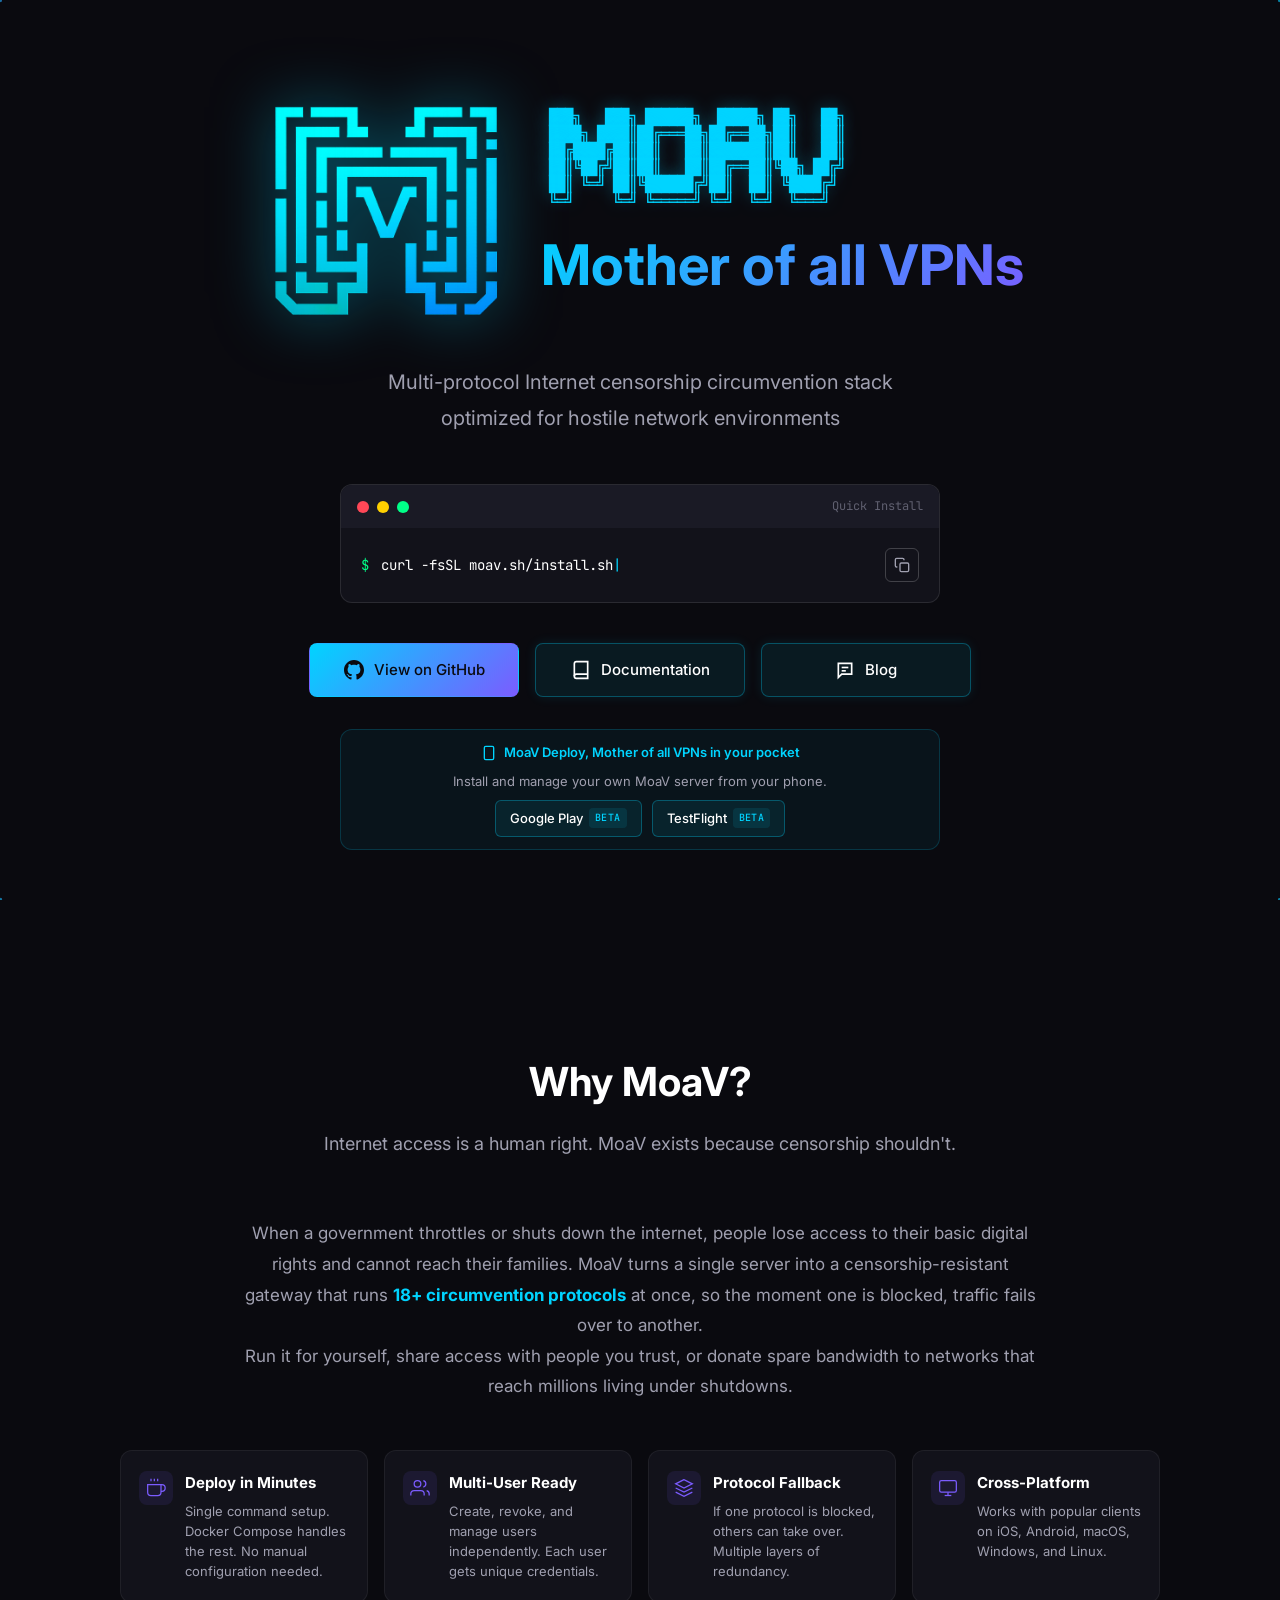
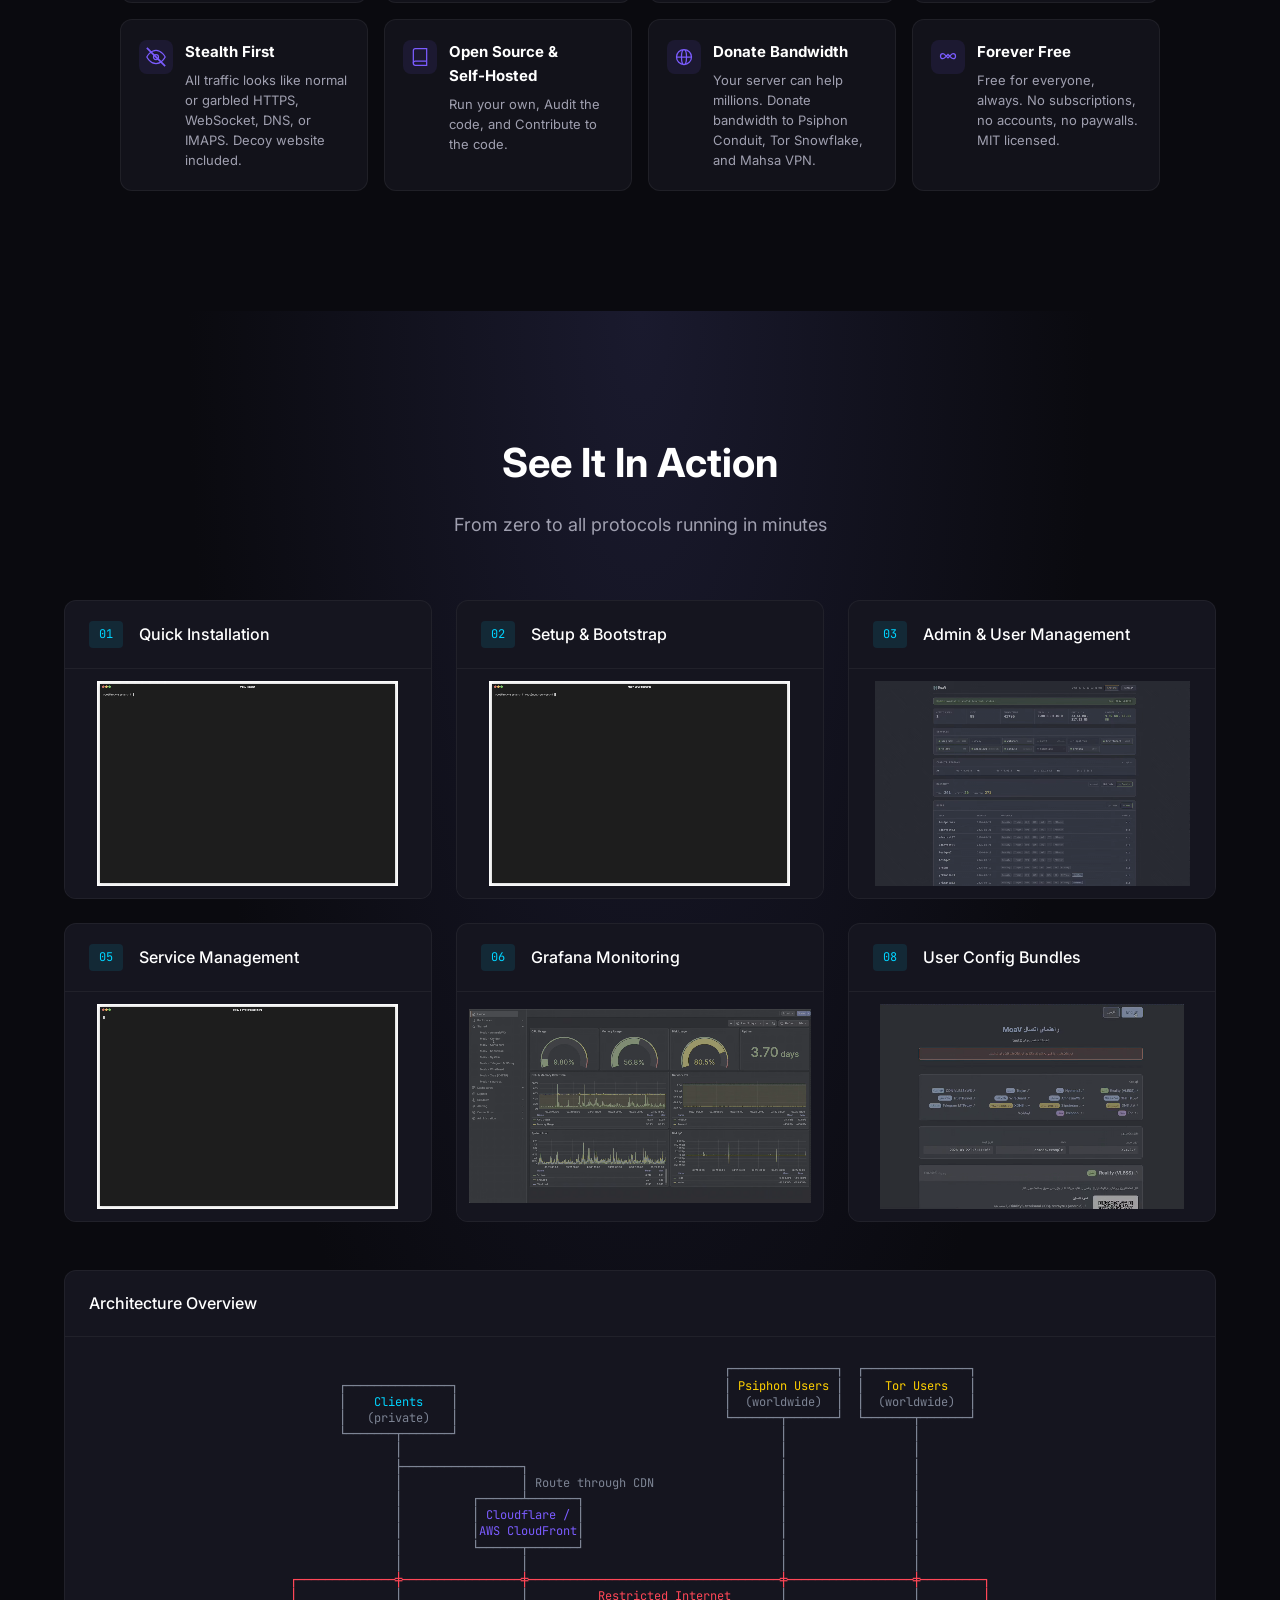
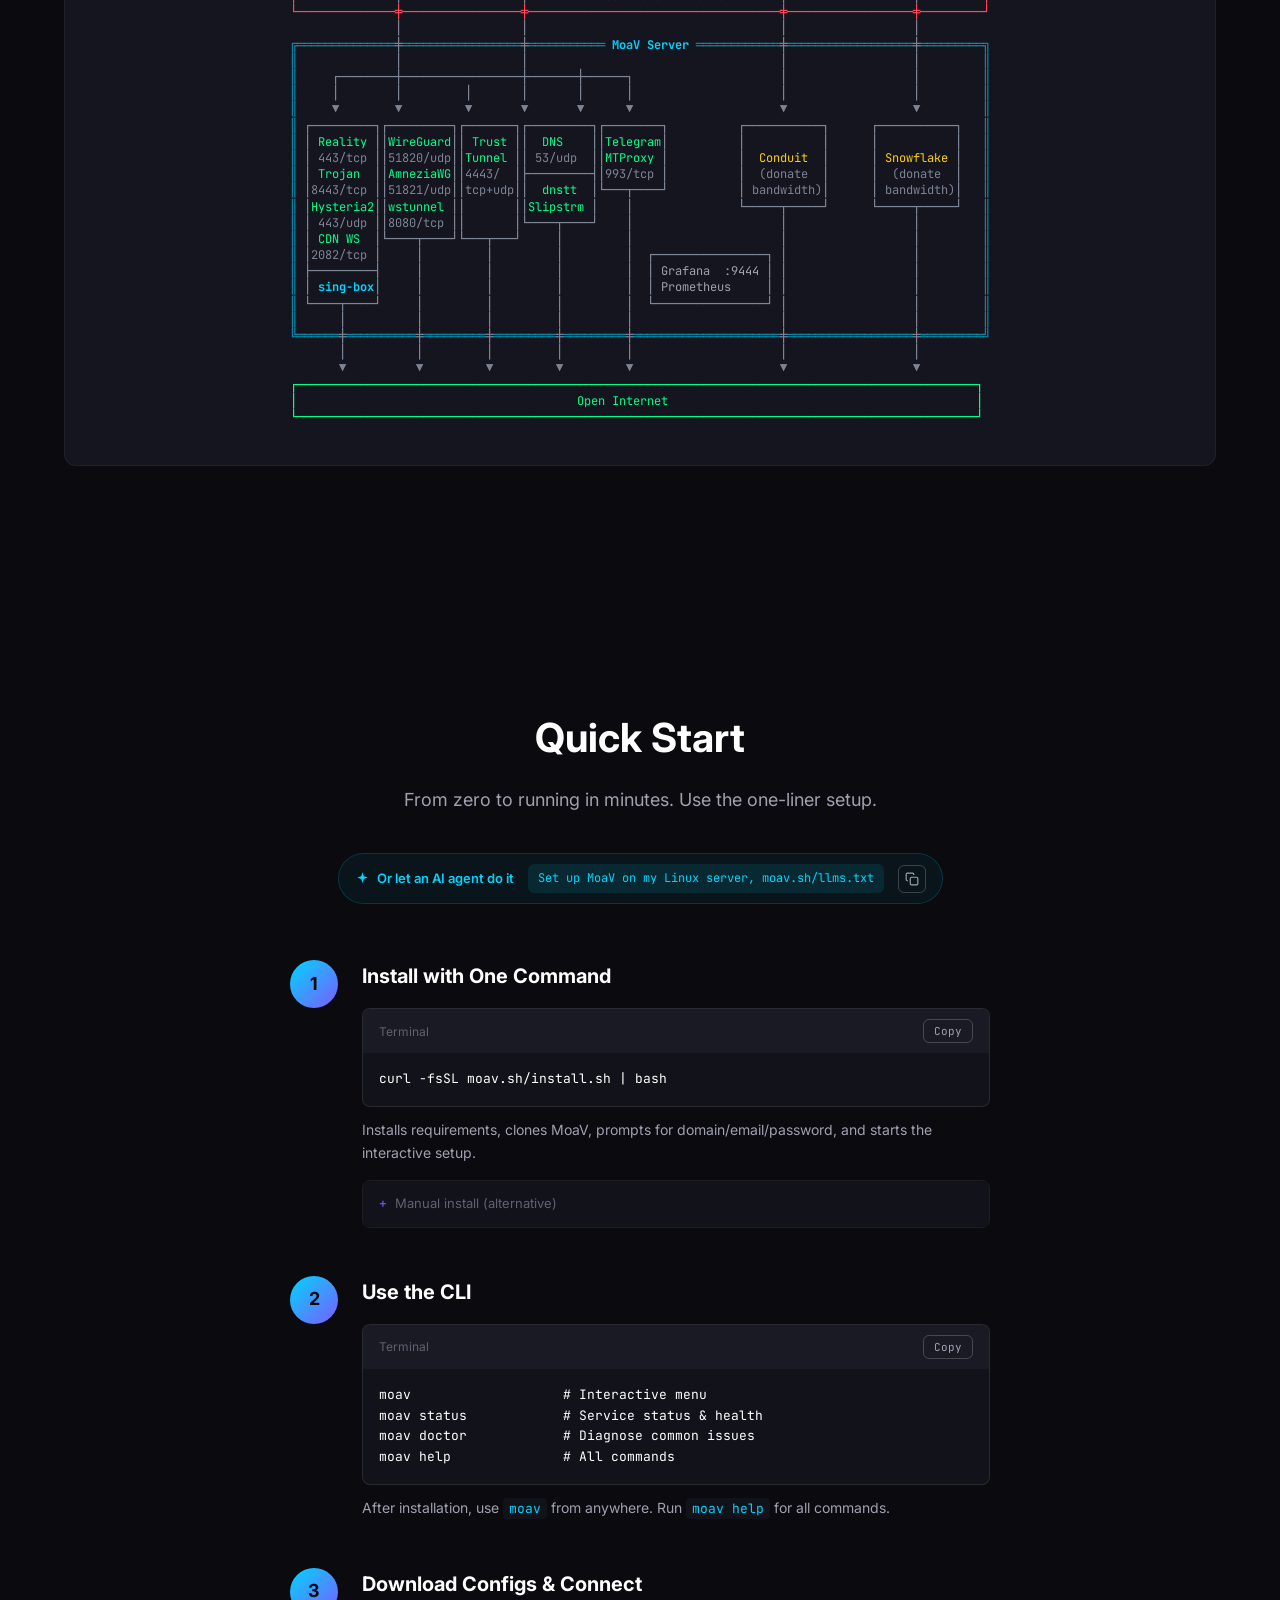
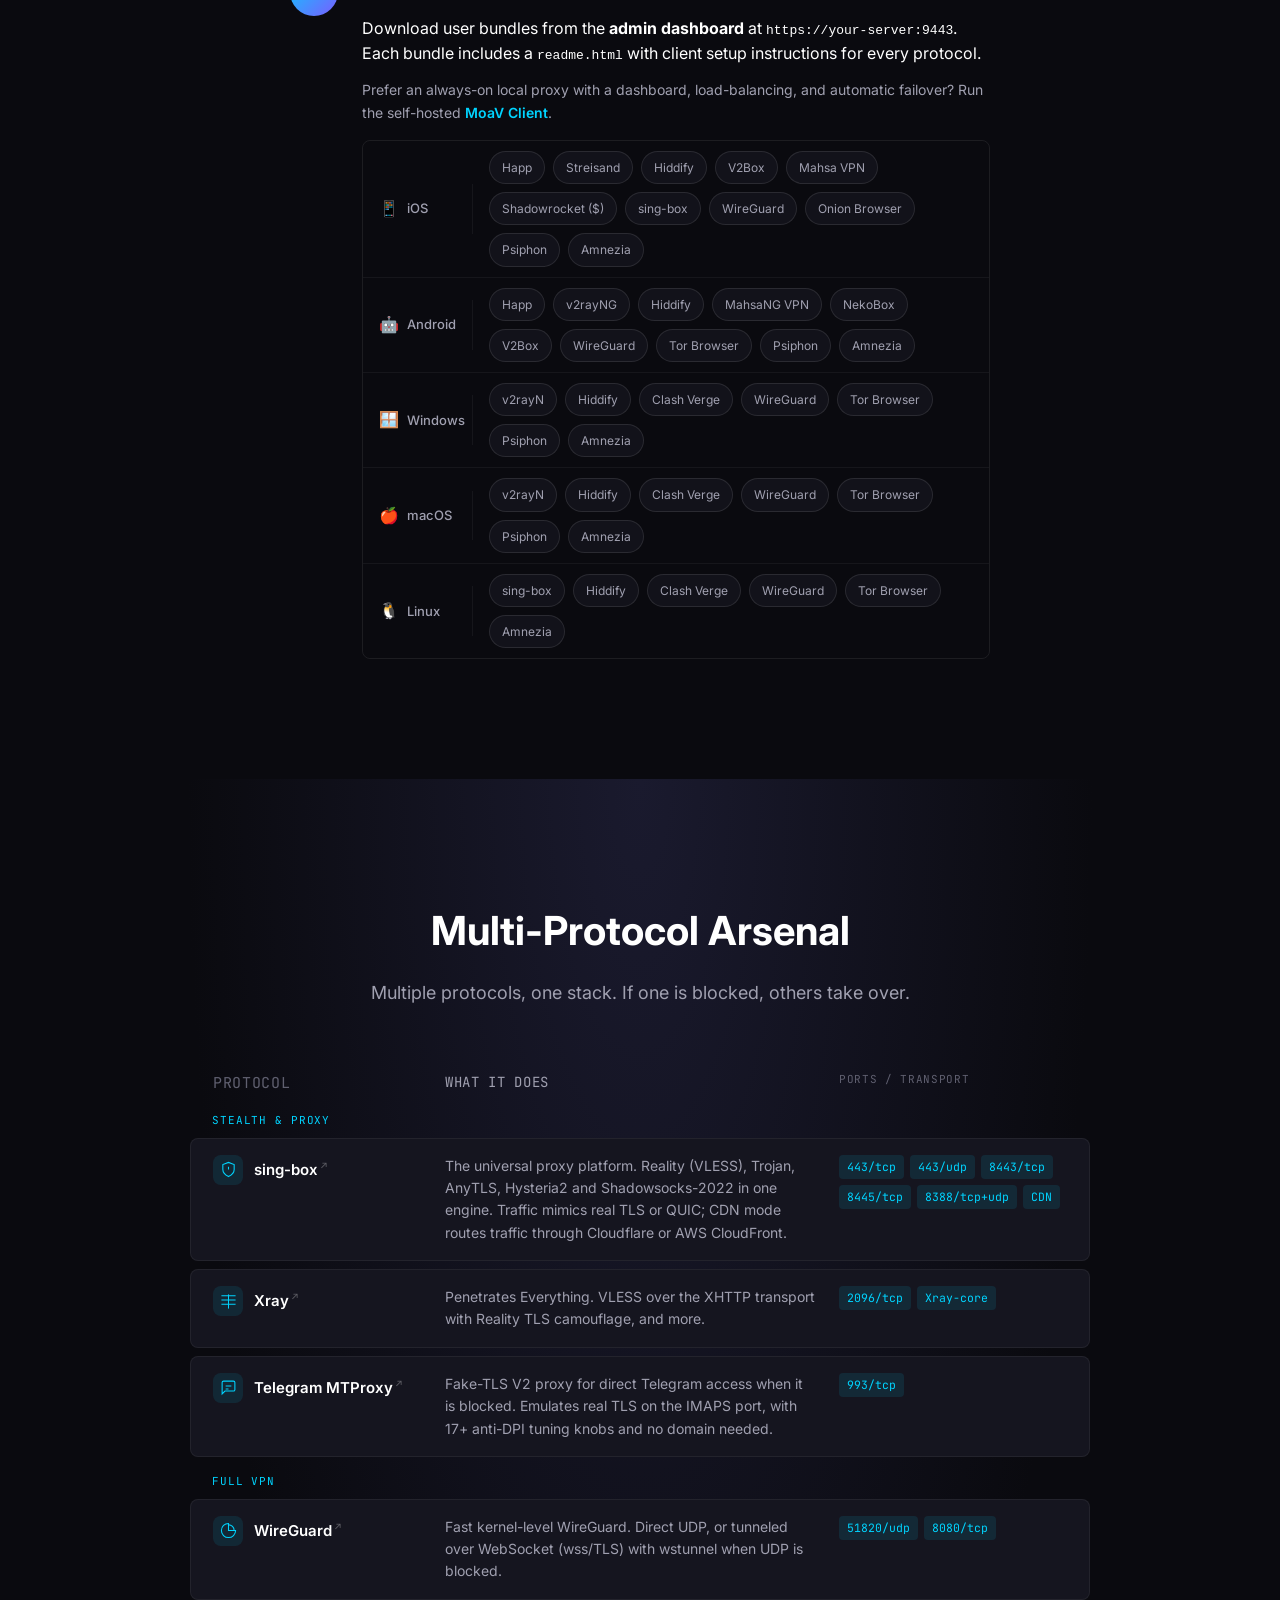
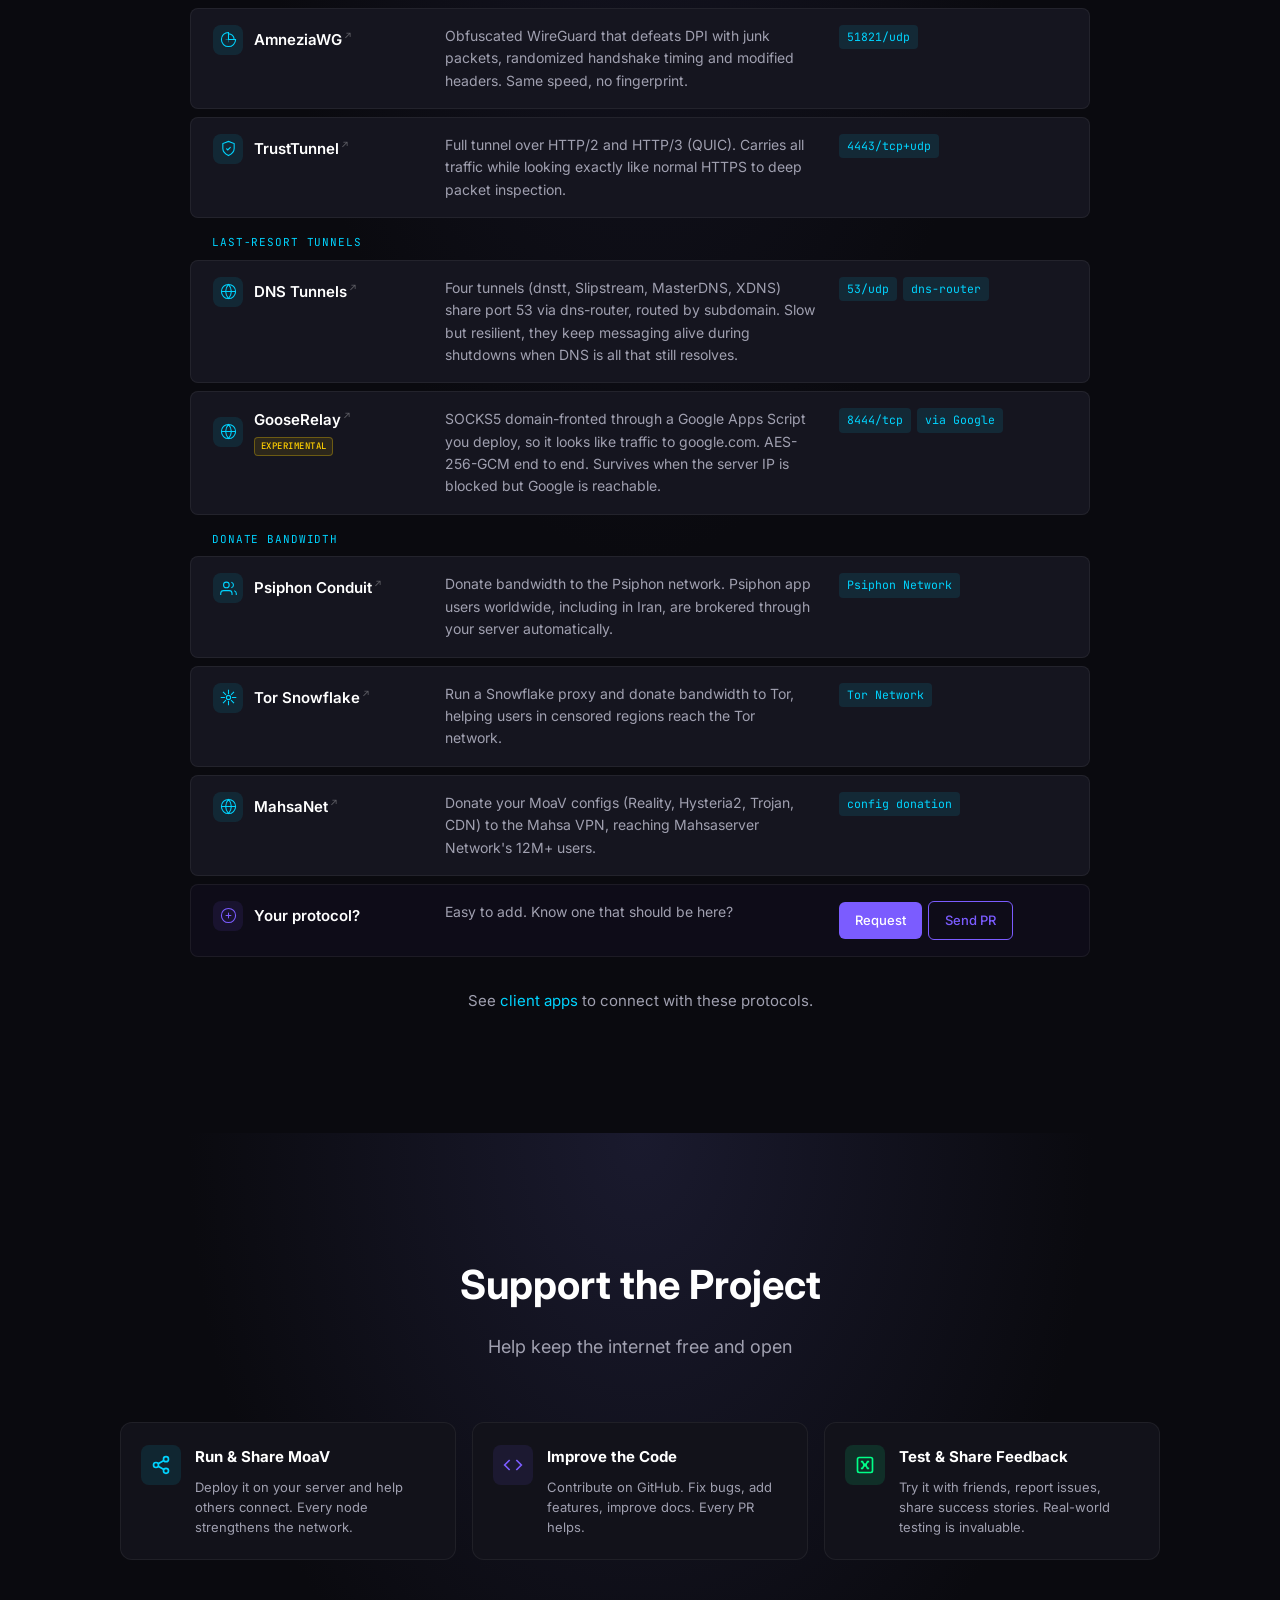
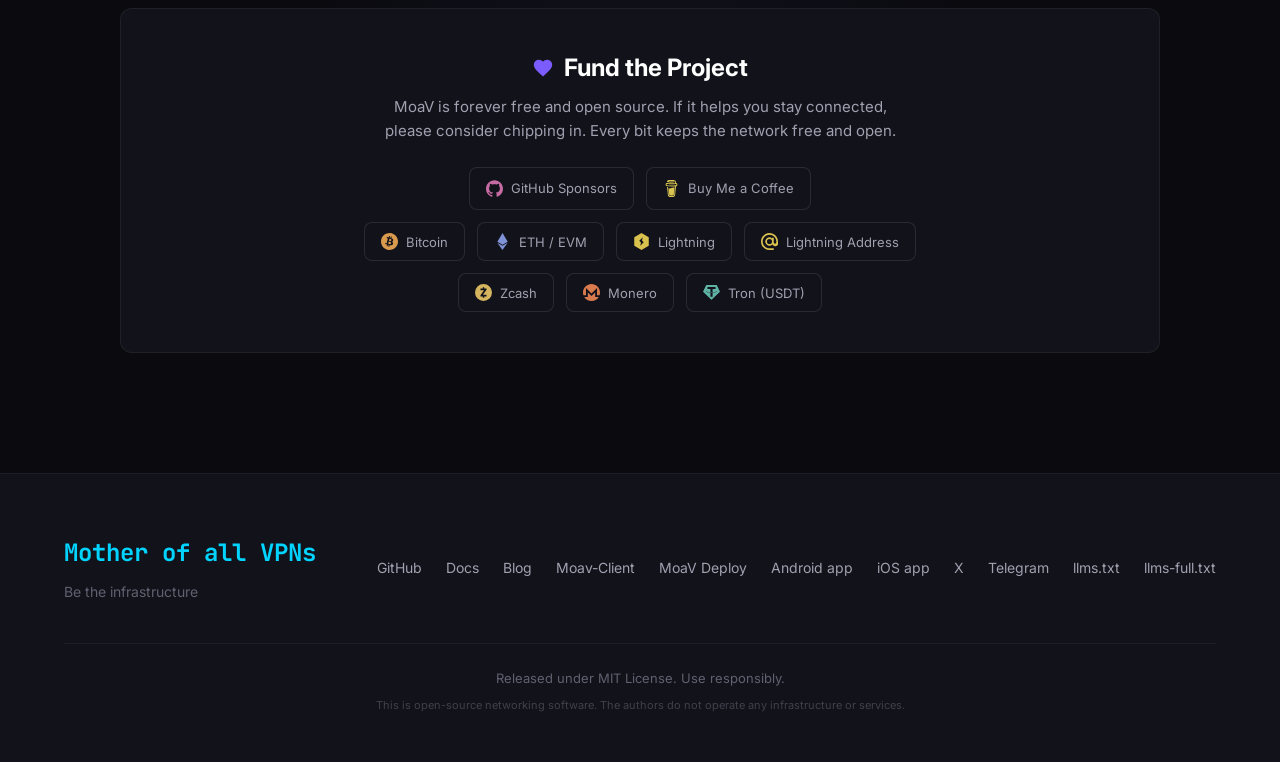
==== site/index.html @ 41357c8f "site: add MoaV Deploy app links to the hero and footer Surfaces the phone app on the landing page. T" ====
<!DOCTYPE html>
<html lang="en">
<head>
    <meta charset="UTF-8">
    <meta name="viewport" content="width=device-width, initial-scale=1.0">
    <title>MoaV - Mother of all VPNs | Multi-Protocol Censorship Circumvention</title>

    <!-- Primary SEO Meta Tags -->
    <meta name="description" content="Free internet is a human right. MoaV (Mother of all VPNs) is a free, open-source 18+ protocol VPN arsenal you self-host in one command, with automatic fallback so when one protocol is blocked another keeps working, and it donates bandwidth and configs back to anti-censorship infrastructure (Psiphon, Tor, MahsaNet). Reality, Hysteria2, AmneziaWG, Shadowsocks, TrustTunnel and more.">
    <meta name="keywords" content="VPN, censorship circumvention, privacy, internet freedom, Reality protocol, VLESS, XHTTP, Xray-core, Trojan, AnyTLS, Hysteria2, Shadowsocks, Shadowsocks-2022, TrustTunnel, AmneziaWG, WireGuard, DNS tunnel, Slipstream, XDNS, FinalMask, Telegram MTProxy, anti-censorship, proxy, sing-box, bypass firewall, GFW, DPI, psiphon, Happ, conduit, tor, snowflake, open source VPN, self-hosted VPN, Docker VPN, internet shutdown, digital rights, human rights, Cloudflare CDN, CloudFront, WebSocket tunnel, Grafana monitoring, MahsaNet, Mahsa VPN, Iran, Myanmar, China, Russia, UK, config donation, infrastructure">
    <meta name="author" content="MoaV Contributors">
    <meta name="robots" content="index, follow, max-image-preview:large, max-snippet:-1, max-video-preview:-1">
    <link rel="canonical" href="https://moav.sh">

    <!-- Open Graph / Facebook -->
    <meta property="og:type" content="website">
    <meta property="og:url" content="https://moav.sh">
    <meta property="og:title" content="MoaV - Mother of all VPNs | Internet Freedom Stack">
    <meta property="og:description" content="Free internet is a human right. MoaV gives you an 18+ protocol VPN arsenal you self-host in one command, with automatic fallback so when one protocol is blocked another keeps working, and it donates bandwidth and configs back to anti-censorship infrastructure (Psiphon, Tor, MahsaNet). Free and open-source.">
    <meta property="og:image" content="https://moav.sh/assets/og-image.png">
    <meta property="og:image:width" content="1200">
    <meta property="og:image:height" content="630">
    <meta property="og:site_name" content="MoaV">
    <meta property="og:locale" content="en_US">

    <!-- Twitter Card -->
    <meta name="twitter:card" content="summary_large_image">
    <meta name="twitter:url" content="https://moav.sh">
    <meta name="twitter:title" content="MoaV - Mother of all VPNs | Internet Freedom Stack">
    <meta name="twitter:description" content="Free internet is a human right. MoaV is an 18+ protocol VPN arsenal you run yourself in one command, with automatic fallback, and it donates back to anti-censorship infrastructure (Psiphon, Tor, MahsaNet). Free and open-source.">
    <meta name="twitter:image" content="https://moav.sh/assets/og-image.png">

    <!-- Additional SEO -->
    <meta name="theme-color" content="#0a0a0f">
    <meta name="application-name" content="MoaV">
    <meta name="apple-mobile-web-app-title" content="MoaV">

    <!-- Schema.org structured data for AI/LLM optimization -->
    <script type="application/ld+json">
    {
        "@context": "https://schema.org",
        "@type": "SoftwareApplication",
        "name": "MoaV",
        "alternateName": "Mother of all VPNs",
        "description": "MoaV is a free, open-source multi-protocol Internet censorship circumvention stack with 18+ protocols: Reality (VLESS), XHTTP (Xray-core), XDNS (FinalMask DNS tunnel), Trojan, AnyTLS, Hysteria2, Shadowsocks-2022, TrustTunnel, AmneziaWG, CDN (Cloudflare/CloudFront), WireGuard, Telegram MTProxy, Psiphon Conduit, Tor Snowflake, and DNS tunneling (dnstt, Slipstream, MasterDNS, XDNS — all 4 share port 53 via dns-router), plus GooseRelay (SOCKS5 over a Google Apps Script, MahsaNG v16). Designed for hostile network environments with automatic protocol fallback, multi-user management, web admin dashboard, per-user Grafana monitoring, and MahsaNet/MahsaAlert config donation to Mahsa VPN (12M+ users). Single-command deployment with Docker Compose.",
        "url": "https://moav.sh",
        "applicationCategory": "NetworkApplication",
        "operatingSystem": "Linux, Docker",
        "softwareVersion": "2.3.0",
        "license": "https://opensource.org/licenses/MIT",
        "isAccessibleForFree": true,
        "offers": {
            "@type": "Offer",
            "price": "0",
            "priceCurrency": "USD"
        },
        "featureList": [
            "Reality (VLESS) protocol - TLS camouflage on port 443",
            "XHTTP (Xray-core) - Multiplexed HTTP with Reality camouflage, no domain needed",
            "Shadowsocks-2022 - AEAD-2022 ciphers with active-probing resistance, Outline-compatible",
            "Trojan protocol - HTTPS mimicry",
            "AnyTLS - defeats TLS-in-TLS fingerprinting",
            "Hysteria2 - QUIC-based fast protocol",
            "TrustTunnel - HTTP/2 and QUIC tunneling",
            "AmneziaWG - Obfuscated WireGuard defeating DPI",
            "CDN mode - VLESS via Cloudflare or AWS CloudFront",
            "WireGuard - Full VPN mode (direct and wstunnel)",
            "XDNS (FinalMask) - DNS tunnel via Xray-core mKCP, works during heavy shutdowns",
            "MasterDNS - advanced DNS tunnel (ARQ + resolver load-balancing), MahsaNG v16 native",
            "DNS Tunneling - dnstt, Slipstream, MasterDNS, and XDNS all run simultaneously on port 53 via dns-router (subdomain fan-out)",
            "GooseRelay - SOCKS5 tunneled through a Google Apps Script, fronted as google.com (MahsaNG v16)",
            "Telegram MTProxy - Fake-TLS V2 for direct Telegram access",
            "Tor Snowflake - Donate bandwidth to Tor network",
            "Psiphon Conduit - Donate bandwidth to Psiphon network",
            "MahsaNet config donation - Share VPN configs with Mahsa VPN (12M+ users in Iran)",
            "GeoIP country distribution - See where users connect from on Grafana dashboards",
            "Grafana monitoring with per-user traffic metrics and country breakdown",
            "Web admin panel with Prometheus-backed stats, user management, and config donation",
            "Multi-user credential management with QR codes",
            "Automatic protocol fallback",
            "Security-hardened Docker containers",
            "Docker Compose single-command deployment",
            "Shell autocompletion (bash/zsh)",
            "Decoy website with anti-fingerprinting"
        ],
        "keywords": "VPN, censorship circumvention, privacy, Reality, XHTTP, XDNS, FinalMask, Xray-core, Trojan, AnyTLS, Hysteria2, Shadowsocks, Shadowsocks-2022, TrustTunnel, AmneziaWG, WireGuard, DNS tunnel, Slipstream, MasterDNS, MahsaNG, GooseRelay, Telegram MTProxy, proxy, anti-censorship, Cloudflare CDN, CloudFront, Grafana monitoring, MahsaNet, MahsaAlert, Mahsa VPN, Iran, Happ",
        "downloadUrl": "https://github.com/MotherofallVPNs/moav",
        "installUrl": "https://moav.sh/install.sh",
        "codeRepository": "https://github.com/MotherofallVPNs/moav",
        "programmingLanguage": ["Bash", "Docker"],
        "author": {
            "@type": "Organization",
            "name": "MoaV Contributors",
            "url": "https://github.com/MotherofallVPNs/moav"
        }
    }
    </script>

    <!-- WebSite schema: names the property so Google associates the domain
         with the MoaV / Mother of all VPNs brand (helps branded results). -->
    <script type="application/ld+json">
    {
        "@context": "https://schema.org",
        "@type": "WebSite",
        "name": "Mother of all VPNs",
        "alternateName": "MoaV",
        "url": "https://moav.sh/"
    }
    </script>

    <!-- FAQ Schema for common questions -->
    <script type="application/ld+json">
    {
        "@context": "https://schema.org",
        "@type": "FAQPage",
        "mainEntity": [
            {
                "@type": "Question",
                "name": "What is MoaV?",
                "acceptedAnswer": {
                    "@type": "Answer",
                    "text": "MoaV (Mother of all VPNs) is a free, open-source multi-protocol Internet censorship circumvention stack with 18+ protocols including Reality (VLESS), XHTTP (Xray-core), XDNS (FinalMask DNS tunnel), Trojan, Hysteria2, Shadowsocks-2022, TrustTunnel, AmneziaWG, WireGuard, Telegram MTProxy, Tor Snowflake, Psiphon Conduit, and DNS tunneling (dnstt, Slipstream, MasterDNS, XDNS — all 4 share port 53 via dns-router) in a single Docker deployment. It also supports donating VPN configs to Mahsa VPN (12M+ users) via MahsaNet/MahsaAlert."
                }
            },
            {
                "@type": "Question",
                "name": "How do I install MoaV?",
                "acceptedAnswer": {
                    "@type": "Answer",
                    "text": "Install MoaV with a single command: curl -fsSL moav.sh/install.sh | bash. Then run ./moav.sh to start the interactive setup wizard."
                }
            },
            {
                "@type": "Question",
                "name": "Which VPN protocols does MoaV support?",
                "acceptedAnswer": {
                    "@type": "Answer",
                    "text": "MoaV supports 18+ protocols: Reality (VLESS) on 443/tcp, XHTTP (Xray-core) on 2096/tcp, XDNS (FinalMask DNS tunnel) on 53/udp, Hysteria2 on 443/udp, Trojan on 8443/tcp, AnyTLS on 8445/tcp, Shadowsocks-2022 on 8388/tcp+udp, TrustTunnel on 4443/tcp+udp, AmneziaWG on 51821/udp, CDN mode (VLESS via Cloudflare or CloudFront), WireGuard on 51820/udp (and via WebSocket on 8080/tcp), DNS tunneling on 53/udp (dnstt, Slipstream, MasterDNS, XDNS — all four via dns-router), GooseRelay (SOCKS5 via Google Apps Script) on 8444/tcp, Telegram MTProxy on 993/tcp, Psiphon Conduit, Tor Snowflake, and MahsaNet config donation."
                }
            },
            {
                "@type": "Question",
                "name": "Does MoaV have an admin dashboard?",
                "acceptedAnswer": {
                    "@type": "Answer",
                    "text": "Yes, MoaV includes a web-based admin dashboard on port 9443 with Prometheus-backed stats showing active users, connections, and traffic across all protocols. It provides user management, downloadable config bundles with QR codes, and MahsaNet donation management. Optional Grafana monitoring on port 9444 offers per-user traffic metrics, protocol breakdown, and GeoIP country distribution."
                }
            },
            {
                "@type": "Question",
                "name": "Can I donate VPN configs to help people in Iran?",
                "acceptedAnswer": {
                    "@type": "Answer",
                    "text": "Yes, MoaV integrates with MahsaNet (MahsaServer.com) to donate VPN configurations to Mahsa VPN, which has over 12 million users in Iran. You can donate configs directly from the admin dashboard or using 'moav donate' from the CLI. You can also donate bandwidth through Psiphon Conduit and Tor Snowflake."
                }
            },
            {
                "@type": "Question",
                "name": "Is MoaV free?",
                "acceptedAnswer": {
                    "@type": "Answer",
                    "text": "Yes, MoaV is completely free and open source under the MIT license. You need your own server (VPS) to deploy it."
                }
            }
        ]
    }
    </script>

    <!-- Favicons -->
    <link rel="icon" type="image/x-icon" href="assets/favicon.ico">
    <link rel="icon" type="image/png" sizes="32x32" href="assets/favicon.png">
    <link rel="apple-touch-icon" href="assets/logo.png">

    <!-- Fonts -->
    <link rel="preconnect" href="https://fonts.googleapis.com">
    <link rel="preconnect" href="https://fonts.gstatic.com" crossorigin>
    <!-- display=swap so JetBrains Mono reliably loads (the ASCII diagram needs its
         crisp box-drawing). The metric-matched Inter fallback below keeps the swap
         from shifting layout. -->
    <link href="https://fonts.googleapis.com/css2?family=JetBrains+Mono:wght@400;500;600&family=Inter:wght@300;400;500;600;700&display=swap" rel="stylesheet">

    <link rel="stylesheet" href="style.css">
</head>
<body>
    <!-- Particle Network Background -->
    <canvas id="network-bg"></canvas>

    <!-- Hero Section -->
    <section class="hero">
        <div class="hero-content">
            <div class="hero-brand">
                <img src="assets/logo.png" alt="MoaV Logo" class="hero-logo">
                <div class="brand-text">
                    <div class="logo-ascii">
<pre>
 ███╗   ███╗ ██████╗  █████╗ ██╗   ██╗
 ████╗ ████║██╔═══██╗██╔══██╗██║   ██║
 ██╔████╔██║██║   ██║███████║██║   ██║
 ██║╚██╔╝██║██║   ██║██╔══██║╚██╗ ██╔╝
 ██║ ╚═╝ ██║╚██████╔╝██║  ██║ ╚████╔╝
 ╚═╝     ╚═╝ ╚═════╝ ╚═╝  ╚═╝  ╚═══╝
</pre>
                    </div>
                    <h1 class="tagline">Mother of all VPNs</h1>
                </div>
            </div>
            <p class="subtitle">Multi-protocol Internet censorship circumvention stack<br>optimized for hostile network environments</p>

            <!-- Quick Install -->
            <div class="install-box">
                <div class="terminal-header">
                    <span class="dot red"></span>
                    <span class="dot yellow"></span>
                    <span class="dot green"></span>
                    <span class="terminal-title">Quick Install</span>
                </div>
                <div class="terminal-body">
                    <div class="command-line">
                        <span class="prompt">$</span>
                        <span class="command" id="install-cmd">curl -fsSL moav.sh/install.sh | bash</span>
                        <button class="copy-btn" data-target="install-cmd" title="Copy to clipboard">
                            <svg width="16" height="16" viewBox="0 0 24 24" fill="none" stroke="currentColor" stroke-width="2">
                                <rect x="9" y="9" width="13" height="13" rx="2" ry="2"></rect>
                                <path d="M5 15H4a2 2 0 0 1-2-2V4a2 2 0 0 1 2-2h9a2 2 0 0 1 2 2v1"></path>
                            </svg>
                        </button>
                    </div>
                </div>
            </div>

            <div class="cta-buttons">
                <a href="https://github.com/MotherofallVPNs/moav" class="btn btn-primary" target="_blank" rel="noopener">
                    <svg width="20" height="20" viewBox="0 0 24 24" fill="currentColor">
                        <path d="M12 0c-6.626 0-12 5.373-12 12 0 5.302 3.438 9.8 8.207 11.387.599.111.793-.261.793-.577v-2.234c-3.338.726-4.033-1.416-4.033-1.416-.546-1.387-1.333-1.756-1.333-1.756-1.089-.745.083-.729.083-.729 1.205.084 1.839 1.237 1.839 1.237 1.07 1.834 2.807 1.304 3.492.997.107-.775.418-1.305.762-1.604-2.665-.305-5.467-1.334-5.467-5.931 0-1.311.469-2.381 1.236-3.221-.124-.303-.535-1.524.117-3.176 0 0 1.008-.322 3.301 1.23.957-.266 1.983-.399 3.003-.404 1.02.005 2.047.138 3.006.404 2.291-1.552 3.297-1.23 3.297-1.23.653 1.653.242 2.874.118 3.176.77.84 1.235 1.911 1.235 3.221 0 4.609-2.807 5.624-5.479 5.921.43.372.823 1.102.823 2.222v3.293c0 .319.192.694.801.576 4.765-1.589 8.199-6.086 8.199-11.386 0-6.627-5.373-12-12-12z"/>
                    </svg>
                    View on GitHub
                </a>
                <a href="/docs/" class="btn btn-secondary" target="_blank" rel="noopener">
                    <svg width="20" height="20" viewBox="0 0 24 24" fill="none" stroke="currentColor" stroke-width="2">
                        <path d="M4 19.5A2.5 2.5 0 0 1 6.5 17H20"/>
                        <path d="M6.5 2H20v20H6.5A2.5 2.5 0 0 1 4 19.5v-15A2.5 2.5 0 0 1 6.5 2z"/>
                    </svg>
                    Documentation
                </a>
                <a href="/blog" class="btn btn-secondary">
                    <svg width="20" height="20" viewBox="0 0 24 24" fill="none" stroke="currentColor" stroke-width="2">
                        <path d="M4 4h16v13H8l-4 4z"/>
                        <line x1="8" y1="9" x2="16" y2="9"/>
                        <line x1="8" y1="13" x2="13" y2="13"/>
                    </svg>
                    Blog
                </a>
            </div>

            <!-- MoaV Deploy: the phone app that installs and manages a server -->
            <div class="hero-app">
                <a class="hero-app-lead" href="/docs/deploy/">
                    <svg class="hero-app-ico" width="16" height="16" viewBox="0 0 24 24" fill="none" stroke="currentColor" stroke-width="2" aria-hidden="true">
                        <rect x="5" y="2" width="14" height="20" rx="2" ry="2"/>
                        <line x1="12" y1="18" x2="12.01" y2="18"/>
                    </svg>
                    MoaV Deploy, Mother of all VPNs in your pocket
                </a>
                <span class="hero-app-desc">Install and manage your own MoaV server from your phone.</span>
                <div class="hero-app-links">
                    <a href="https://play.google.com/store/apps/details?id=org.motherofallvpns.moavdeploy" class="hero-app-badge" target="_blank" rel="noopener">Google Play <span class="hero-app-beta">beta</span></a>
                    <a href="https://testflight.apple.com/join/7S972Bwk" class="hero-app-badge" target="_blank" rel="noopener">TestFlight <span class="hero-app-beta">beta</span></a>
                </div>
            </div>
        </div>
    </section>

    <!-- Why MoaV Section -->
    <section class="why" id="why">
        <div class="container">
            <h2 class="section-title">Why MoaV?</h2>
            <p class="section-subtitle">Internet access is a human right. MoaV exists because censorship shouldn't.</p>

            <div class="why-intro">
                <p>When a government throttles or shuts down the internet, people lose access to their basic digital rights and cannot reach their families. MoaV turns a single server into a censorship-resistant gateway that runs <strong>18+ circumvention protocols</strong> at once, so the moment one is blocked, traffic fails over to another. <br>Run it for yourself, share access with people you trust, or donate spare bandwidth to networks that reach millions living under shutdowns.</p>
            </div>

            <div class="why-grid">
                <a class="why-card" href="#quickstart">
                    <div class="why-icon">
                        <svg width="40" height="40" viewBox="0 0 24 24" fill="none" stroke="currentColor" stroke-width="1.5">
                            <path d="M18 8h1a4 4 0 0 1 0 8h-1M2 8h16v9a4 4 0 0 1-4 4H6a4 4 0 0 1-4-4V8zM6 1v3M10 1v3M14 1v3"/>
                        </svg>
                    </div>
                    <h3>Deploy in Minutes</h3>
                    <p>Single command setup. Docker Compose handles the rest. No manual configuration needed.</p>
                </a>

                <div class="why-card">
                    <div class="why-icon">
                        <svg width="40" height="40" viewBox="0 0 24 24" fill="none" stroke="currentColor" stroke-width="1.5">
                            <path d="M17 21v-2a4 4 0 0 0-4-4H5a4 4 0 0 0-4 4v2"/>
                            <circle cx="9" cy="7" r="4"/>
                            <path d="M23 21v-2a4 4 0 0 0-3-3.87M16 3.13a4 4 0 0 1 0 7.75"/>
                        </svg>
                    </div>
                    <h3>Multi-User Ready</h3>
                    <p>Create, revoke, and manage users independently. Each user gets unique credentials.</p>
                </div>

                <a class="why-card" href="#architecture">
                    <div class="why-icon">
                        <svg width="40" height="40" viewBox="0 0 24 24" fill="none" stroke="currentColor" stroke-width="1.5">
                            <polygon points="12 2 2 7 12 12 22 7 12 2"/>
                            <polyline points="2 17 12 22 22 17"/>
                            <polyline points="2 12 12 17 22 12"/>
                        </svg>
                    </div>
                    <h3>Protocol Fallback</h3>
                    <p>If one protocol is blocked, others can take over. Multiple layers of redundancy.</p>
                </a>

                <a class="why-card" href="#clients">
                    <div class="why-icon">
                        <svg width="40" height="40" viewBox="0 0 24 24" fill="none" stroke="currentColor" stroke-width="1.5">
                            <rect x="2" y="3" width="20" height="14" rx="2" ry="2"/>
                            <line x1="8" y1="21" x2="16" y2="21"/>
                            <line x1="12" y1="17" x2="12" y2="21"/>
                        </svg>
                    </div>
                    <h3>Cross-Platform</h3>
                    <p>Works with popular clients on iOS, Android, macOS, Windows, and Linux.</p>
                </a>

                <div class="why-card">
                    <div class="why-icon">
                        <svg width="40" height="40" viewBox="0 0 24 24" fill="none" stroke="currentColor" stroke-width="1.5">
                            <path d="M1 12s4-8 11-8 11 8 11 8-4 8-11 8-11-8-11-8z"/>
                            <circle cx="12" cy="12" r="3"/>
                            <line x1="1" y1="1" x2="23" y2="23" stroke-width="2"/>
                        </svg>
                    </div>
                    <h3>Stealth First</h3>
                    <p>All traffic looks like normal or garbled HTTPS, WebSocket, DNS, or IMAPS. Decoy website included.</p>
                </div>

                <a class="why-card" href="https://github.com/MotherofallVPNs/moav" target="_blank" rel="noopener">
                    <div class="why-icon">
                        <svg width="40" height="40" viewBox="0 0 24 24" fill="none" stroke="currentColor" stroke-width="1.5">
                            <path d="M4 19.5A2.5 2.5 0 0 1 6.5 17H20"/>
                            <path d="M6.5 2H20v20H6.5A2.5 2.5 0 0 1 4 19.5v-15A2.5 2.5 0 0 1 6.5 2z"/>
                        </svg>
                    </div>
                    <h3>Open Source &amp;<br>Self-Hosted</h3>
                    <p>Run your own, Audit the code, and Contribute to the code.</p>
                </a>

                <a class="why-card" href="#donate">
                    <div class="why-icon">
                        <svg width="40" height="40" viewBox="0 0 24 24" fill="none" stroke="currentColor" stroke-width="1.5">
                            <path d="M21 12a9 9 0 0 1-9 9m9-9a9 9 0 0 0-9-9m9 9H3m9 9a9 9 0 0 1-9-9m9 9c1.657 0 3-4.03 3-9s-1.343-9-3-9m0 18c-1.657 0-3-4.03-3-9s1.343-9 3-9m-9 9a9 9 0 0 1 9-9"/>
                        </svg>
                    </div>
                    <h3>Donate Bandwidth</h3>
                    <p>Your server can help millions. Donate bandwidth to Psiphon Conduit, Tor Snowflake, and Mahsa VPN.</p>
                </a>

                <div class="why-card">
                    <div class="why-icon">
                        <svg width="40" height="40" viewBox="0 0 24 24" fill="none" stroke="currentColor" stroke-width="1.5">
                            <path d="M18.178 8C19.732 8 21 9.343 21 11s-1.268 3-2.822 3c-1.14 0-2.02-.727-2.906-1.767L12 9l-3.272 3.233C7.842 13.273 6.962 14 5.822 14 4.268 14 3 12.657 3 11s1.268-3 2.822-3c1.14 0 2.02.727 2.906 1.767L12 13l3.272-3.233C16.158 8.727 17.038 8 18.178 8z"/>
                        </svg>
                    </div>
                    <h3>Forever Free</h3>
                    <p>Free for everyone, always. No subscriptions, no accounts, no paywalls. MIT licensed.</p>
                </div>
            </div>
        </div>
    </section>

    <!-- Demo Section -->
    <section class="demo" id="demo">
        <div class="container">
            <h2 class="section-title">See It In Action</h2>
            <p class="section-subtitle">From zero to all protocols running in minutes</p>

            <div class="demo-grid">
                <!-- Demo Box 1: Installation -->
                <div class="demo-box" data-demo="install">
                    <div class="demo-header">
                        <span class="demo-number">01</span>
                        <h3>Quick Installation</h3>
                    </div>
                    <div class="demo-video-container">
                        <!-- Video will autoplay muted and loop as thumbnail -->
                        <video class="demo-video" muted loop playsinline preload="none" poster="demos/install.jpg" data-src="demos/install.webm">
                        </video>
                        <!-- Fallback placeholder shown if video doesn't exist -->
                        <div class="demo-placeholder">
                            <div class="placeholder-icon">
                                <svg width="48" height="48" viewBox="0 0 24 24" fill="none" stroke="currentColor" stroke-width="1">
                                    <polygon points="5 3 19 12 5 21 5 3"/>
                                </svg>
                            </div>
                            <p>Demo coming soon</p>
                        </div>
                        <div class="demo-overlay">
                            <span class="expand-icon">
                                <svg width="24" height="24" viewBox="0 0 24 24" fill="none" stroke="currentColor" stroke-width="2">
                                    <polyline points="15 3 21 3 21 9"/>
                                    <polyline points="9 21 3 21 3 15"/>
                                    <line x1="21" y1="3" x2="14" y2="10"/>
                                    <line x1="3" y1="21" x2="10" y2="14"/>
                                </svg>
                            </span>
                            <span class="expand-text">Click to enlarge</span>
                        </div>
                    </div>
                </div>

                <!-- Demo Box 2: Setup -->
                <div class="demo-box" data-demo="setup">
                    <div class="demo-header">
                        <span class="demo-number">02</span>
                        <h3>Setup & Bootstrap</h3>
                    </div>
                    <div class="demo-video-container">
                        <video class="demo-video" muted loop playsinline preload="none" poster="demos/setup.jpg" data-src="demos/setup.webm">
                        </video>
                        <div class="demo-placeholder">
                            <div class="placeholder-icon">
                                <svg width="48" height="48" viewBox="0 0 24 24" fill="none" stroke="currentColor" stroke-width="1">
                                    <polygon points="5 3 19 12 5 21 5 3"/>
                                </svg>
                            </div>
                            <p>Demo coming soon</p>
                        </div>
                        <div class="demo-overlay">
                            <span class="expand-icon">
                                <svg width="24" height="24" viewBox="0 0 24 24" fill="none" stroke="currentColor" stroke-width="2">
                                    <polyline points="15 3 21 3 21 9"/>
                                    <polyline points="9 21 3 21 3 15"/>
                                    <line x1="21" y1="3" x2="14" y2="10"/>
                                    <line x1="3" y1="21" x2="10" y2="14"/>
                                </svg>
                            </span>
                            <span class="expand-text">Click to enlarge</span>
                        </div>
                    </div>
                </div>

 
                <!-- Demo Box 6: Admin Dashboard -->
                <div class="demo-box" data-demo="admin">
                    <div class="demo-header">
                        <span class="demo-number">03</span>
                        <h3>Admin & User Management</h3>
                    </div>
                    <div class="demo-video-container">
                        <video class="demo-video" muted loop playsinline preload="none" poster="demos/admin-dashboard.jpg" data-src="demos/admin-dashboard.webm">
                        </video>
                        <div class="demo-placeholder">
                            <div class="placeholder-icon">
                                <svg width="48" height="48" viewBox="0 0 24 24" fill="none" stroke="currentColor" stroke-width="1">
                                    <rect x="3" y="3" width="18" height="18" rx="2"/>
                                    <path d="M3 9h18"/>
                                    <path d="M9 21V9"/>
                                </svg>
                            </div>
                            <p>Web-based admin panel</p>
                            <p class="demo-subtext">Prometheus stats, user management, config bundles, MahsaNet donations</p>
                        </div>
                        <div class="demo-overlay">
                            <span class="expand-icon">
                                <svg width="24" height="24" viewBox="0 0 24 24" fill="none" stroke="currentColor" stroke-width="2">
                                    <polyline points="15 3 21 3 21 9"/>
                                    <polyline points="9 21 3 21 3 15"/>
                                    <line x1="21" y1="3" x2="14" y2="10"/>
                                    <line x1="3" y1="21" x2="10" y2="14"/>
                                </svg>
                            </span>
                            <span class="expand-text">Click to enlarge</span>
                        </div>
                    </div>
                </div>

                <!-- Demo Box 5: Server Management
                <div class="demo-box" data-demo="server">
                    <div class="demo-header">
                        <span class="demo-number">05</span>
                        <h3>Server Management</h3>
                    </div>
                    <div class="demo-video-container">
                        <video class="demo-video" muted loop playsinline preload="none" poster="demos/server.jpg" data-src="demos/server.webm">
                        </video>
                        <div class="demo-placeholder">
                            <div class="placeholder-icon">
                                <svg width="48" height="48" viewBox="0 0 24 24" fill="none" stroke="currentColor" stroke-width="1">
                                    <polygon points="5 3 19 12 5 21 5 3"/>
                                </svg>
                            </div>
                            <p>Demo coming soon</p>
                        </div>
                        <div class="demo-overlay">
                            <span class="expand-icon">
                                <svg width="24" height="24" viewBox="0 0 24 24" fill="none" stroke="currentColor" stroke-width="2">
                                    <polyline points="15 3 21 3 21 9"/>
                                    <polyline points="9 21 3 21 3 15"/>
                                    <line x1="21" y1="3" x2="14" y2="10"/>
                                    <line x1="3" y1="21" x2="10" y2="14"/>
                                </svg>
                            </span>
                            <span class="expand-text">Click to enlarge</span>
                        </div>
                    </div>
                </div> -->

                               <!-- Demo Box 3: Running Services -->
                <div class="demo-box" data-demo="services">
                    <div class="demo-header">
                        <span class="demo-number">05</span>
                        <h3>Service Management</h3>
                    </div>
                    <div class="demo-video-container">
                        <video class="demo-video" muted loop playsinline preload="none" poster="demos/services.jpg" data-src="demos/services.webm">
                        </video>
                        <div class="demo-placeholder">
                            <div class="placeholder-icon">
                                <svg width="48" height="48" viewBox="0 0 24 24" fill="none" stroke="currentColor" stroke-width="1">
                                    <polygon points="5 3 19 12 5 21 5 3"/>
                                </svg>
                            </div>
                            <p>Demo coming soon</p>
                        </div>
                        <div class="demo-overlay">
                            <span class="expand-icon">
                                <svg width="24" height="24" viewBox="0 0 24 24" fill="none" stroke="currentColor" stroke-width="2">
                                    <polyline points="15 3 21 3 21 9"/>
                                    <polyline points="9 21 3 21 3 15"/>
                                    <line x1="21" y1="3" x2="14" y2="10"/>
                                    <line x1="3" y1="21" x2="10" y2="14"/>
                                </svg>
                            </span>
                            <span class="expand-text">Click to enlarge</span>
                        </div>
                    </div>
                </div>

                <!-- Demo Box 7: Grafana Monitoring -->
                <div class="demo-box" data-demo="monitoring">
                    <div class="demo-header">
                        <span class="demo-number">06</span>
                        <h3>Grafana Monitoring</h3>
                    </div>
                    <div class="demo-video-container">
                        <video class="demo-video" muted loop playsinline preload="none" poster="demos/grafana-dashboards.jpg" data-src="demos/grafana-dashboards.webm">
                        </video>
                        <div class="demo-placeholder">
                            <div class="placeholder-icon">
                                <svg width="48" height="48" viewBox="0 0 24 24" fill="none" stroke="currentColor" stroke-width="1">
                                    <path d="M3 3v18h18"/>
                                    <path d="M18.7 8l-5.1 5.2-2.8-2.7L7 14.3"/>
                                </svg>
                            </div>
                            <p>Real-time metrics</p>
                            <p class="demo-subtext">Per-user traffic, protocol breakdown, country distribution</p>
                        </div>
                        <div class="demo-overlay">
                            <span class="expand-icon">
                                <svg width="24" height="24" viewBox="0 0 24 24" fill="none" stroke="currentColor" stroke-width="2">
                                    <polyline points="15 3 21 3 21 9"/>
                                    <polyline points="9 21 3 21 3 15"/>
                                    <line x1="21" y1="3" x2="14" y2="10"/>
                                    <line x1="3" y1="21" x2="10" y2="14"/>
                                </svg>
                            </span>
                            <span class="expand-text">Click to enlarge</span>
                        </div>
                    </div>
                </div>

                <!-- Demo Box: User Bundles -->
                <!-- TODO: Screenshot of user bundle folder + README.html showing QR codes for all protocols -->
                <div class="demo-box" data-demo="bundles">
                    <div class="demo-header">
                        <span class="demo-number">08</span>
                        <h3>User Config Bundles</h3>
                    </div>
                    <div class="demo-video-container">
                        <video class="demo-video" muted loop playsinline preload="none" poster="demos/user-bundles.jpg" data-src="demos/user-bundles.webm">
                        </video>
                        <div class="demo-placeholder">
                            <div class="placeholder-icon">
                                <svg width="48" height="48" viewBox="0 0 24 24" fill="none" stroke="currentColor" stroke-width="1">
                                    <path d="M14 2H6a2 2 0 0 0-2 2v16a2 2 0 0 0 2 2h12a2 2 0 0 0 2-2V8z"/>
                                    <polyline points="14 2 14 8 20 8"/>
                                    <path d="M12 18v-6M9 15l3 3 3-3"/>
                                </svg>
                            </div>
                            <p>Config bundles with QR codes</p>
                            <p class="demo-subtext">Zip, share, scan, connect</p>
                        </div>
                        <div class="demo-overlay">
                            <span class="expand-icon">
                                <svg width="24" height="24" viewBox="0 0 24 24" fill="none" stroke="currentColor" stroke-width="2">
                                    <polyline points="15 3 21 3 21 9"/>
                                    <polyline points="9 21 3 21 3 15"/>
                                    <line x1="21" y1="3" x2="14" y2="10"/>
                                    <line x1="3" y1="21" x2="10" y2="14"/>
                                </svg>
                            </span>
                            <span class="expand-text">Click to enlarge</span>
                        </div>
                    </div>
                </div>

            </div>

            <!-- Architecture Diagram -->
            <div class="architecture-box" id="architecture">
                <h3>Architecture Overview</h3>
                <div class="demo-placeholder large">
                    <pre class="architecture-ascii">
                                                              ┌───────────────┐  ┌───────────────┐
       ┌───────────────┐                                      │ <span class="a-donate">Psiphon Users</span> │  │   <span class="a-donate">Tor Users</span>   │
       │    <span class="a-client">Clients</span>    │                                      │  (worldwide)  │  │  (worldwide)  │
       │   (private)   │                                      └───────┬───────┘  └───────┬───────┘
       └───────┬───────┘                                              │                  │
               │                                                      │                  │
               ├─────────────────┐                                    │                  │
               │                 │ Route through CDN                  │                  │
               │          ┌──────┴───────┐                            │                  │
               │          │ <span class="a-cdn">Cloudflare /</span> │                            │                  │
               │          │<span class="a-cdn">AWS CloudFront</span>│                            │                  │
               │          └──────┬───────┘                            │                  │
               │                 │                                    │                  │
<span class="a-wall">┌──────────────╪─────────────────╪────────────────────────────────────╪──────────────────╪─────────┐</span>
<span class="a-wall">│</span>              │                 │          <span class="a-wall">Restricted Internet</span>       │                  │         <span class="a-wall">│</span>
<span class="a-wall">└──────────────╪─────────────────╪────────────────────────────────────╪──────────────────╪─────────┘</span>
               │                 │                                    │                  │
<span class="a-frame">╔══════════════</span>╪<span class="a-frame">═════════════════</span>╪<span class="a-frame">═══════════</span><span class="a-title"> MoaV Server </span><span class="a-frame">════════════</span>╪<span class="a-frame">══════════════════</span>╪<span class="a-frame">═════════╗</span>
<span class="a-frame">║</span>              │                 │                                    │                  │         <span class="a-frame">║</span>
<span class="a-frame">║</span>     ┌────────┼─────────────────┼───────┼──────┐                     │                  │         <span class="a-frame">║</span>
<span class="a-frame">║</span>     │        │         │       │       │      │                     │                  │         <span class="a-frame">║</span>
<span class="a-frame">║</span>     ▼        ▼         ▼       ▼       ▼      ▼                     ▼                  ▼         <span class="a-frame">║</span>
<span class="a-frame">║</span> ┌─────────┐┌─────────┐┌───────┐┌─────────┐┌────────┐          ┌───────────┐      ┌───────────┐   <span class="a-frame">║</span>
<span class="a-frame">║</span> │ <span class="a-proto">Reality</span> ││<span class="a-proto">WireGuard</span>││ <span class="a-proto">Trust</span> ││  <span class="a-proto">DNS</span>    ││<span class="a-proto">Telegram</span>│          │           │      │           │   <span class="a-frame">║</span>
<span class="a-frame">║</span> │ 443/tcp ││51820/udp││<span class="a-proto">Tunnel</span> ││ 53/udp  ││<span class="a-proto">MTProxy</span> │          │  <span class="a-donate">Conduit</span>  │      │ <span class="a-donate">Snowflake</span> │   <span class="a-frame">║</span>
<span class="a-frame">║</span> │ <span class="a-proto">Trojan</span>  ││<span class="a-proto">AmneziaWG</span>││4443/  │├─────────┤│993/tcp │          │  (donate  │      │  (donate  │   <span class="a-frame">║</span>
<span class="a-frame">║</span> │8443/tcp ││51821/udp││tcp+udp││  <span class="a-proto">dnstt</span>  │└───┬────┘          │ bandwidth)│      │ bandwidth)│   <span class="a-frame">║</span>
<span class="a-frame">║</span> │<span class="a-proto">Hysteria2</span>││<span class="a-proto">wstunnel</span> ││       ││<span class="a-proto">Slipstrm</span> │    │               └─────┬─────┘      └─────┬─────┘   <span class="a-frame">║</span>
<span class="a-frame">║</span> │ 443/udp ││8080/tcp ││       │└────┬────┘    │                     │                  │         <span class="a-frame">║</span>
<span class="a-frame">║</span> │ <span class="a-proto">CDN WS</span>  │└────┬────┘└───┬───┘     │         │                     │                  │         <span class="a-frame">║</span>
<span class="a-frame">║</span> │2082/tcp │     │         │         │         │  ┌────────────────┐ │                  │         <span class="a-frame">║</span>
<span class="a-frame">║</span> ├─────────┤     │         │         │         │  │ <span class="a-mon">Grafana  :9444</span> │ │                  │         <span class="a-frame">║</span>
<span class="a-frame">║</span> │ <span class="a-core">sing-box</span>│     │         │         │         │  │ <span class="a-mon">Prometheus</span>     │ │                  │         <span class="a-frame">║</span>
<span class="a-frame">║</span> └────┬────┘     │         │         │         │  └────────────────┘ │                  │         <span class="a-frame">║</span>
<span class="a-frame">║</span>      │          │         │         │         │                     │                  │         <span class="a-frame">║</span>
<span class="a-frame">╚══════</span>╪<span class="a-frame">══════════</span>╪<span class="a-frame">═════════</span>╪<span class="a-frame">═════════</span>╪<span class="a-frame">═════════</span>╪<span class="a-frame">═════════════════════</span>╪<span class="a-frame">══════════════════</span>╪<span class="a-frame">═════════╝</span>
       │          │         │         │         │                     │                  │
       ▼          ▼         ▼         ▼         ▼                     ▼                  ▼
<span class="a-open">┌─────────────────────────────────────────────────────────────────────────────────────────────────┐</span>
<span class="a-open">│</span>                                        <span class="a-open">Open Internet</span>                                            <span class="a-open">│</span>
<span class="a-open">└─────────────────────────────────────────────────────────────────────────────────────────────────┘</span>
                    </pre>
                </div>
            </div>
        </div>
    </section>

    <!-- Quick Start Section -->
    <section class="quickstart" id="quickstart">
        <div class="container">
            <h2 class="section-title">Quick Start</h2>
            <p class="section-subtitle">From zero to running in minutes. Use the one-liner setup.</p>

            <div class="ai-hint">
                <a class="ai-hint-lead" href="https://moav.sh/docs/ai-agent/">
                    <svg class="ai-hint-ico" width="15" height="15" viewBox="0 0 24 24" fill="currentColor">
                        <path d="M12 2l1.8 5.4a2 2 0 0 0 1.3 1.3L20.5 10.5l-5.4 1.8a2 2 0 0 0-1.3 1.3L12 19l-1.8-5.4a2 2 0 0 0-1.3-1.3L3.5 10.5l5.4-1.8a2 2 0 0 0 1.3-1.3z"/>
                    </svg>
                    Or let an AI agent do it
                </a>
                <code id="ai-prompt">Set up MoaV on my Linux server, moav.sh/llms.txt</code>
                <button class="copy-btn" data-target="ai-prompt" title="Copy prompt">
                    <svg width="14" height="14" viewBox="0 0 24 24" fill="none" stroke="currentColor" stroke-width="2">
                        <rect x="9" y="9" width="13" height="13" rx="2" ry="2"></rect>
                        <path d="M5 15H4a2 2 0 0 1-2-2V4a2 2 0 0 1 2-2h9a2 2 0 0 1 2 2v1"></path>
                    </svg>
                </button>
            </div>

            <div class="steps">
                <div class="step">
                    <div class="step-number">1</div>
                    <div class="step-content">
                        <h3>Install with One Command</h3>
                        <div class="code-block">
                            <div class="code-header">
                                <span>Terminal</span>
                                <button class="copy-btn" data-target="step1-code">Copy</button>
                            </div>
                            <pre id="step1-code">curl -fsSL moav.sh/install.sh | bash</pre>
                        </div>
                        <p class="step-note">Installs requirements, clones MoaV, prompts for domain/email/password, and starts the interactive setup.</p>
                        <details class="manual-install">
                            <summary>Manual install (alternative)</summary>
                            <div class="code-block">
                                <div class="code-header">
                                    <span>Terminal</span>
                                </div>
                                <pre>git clone https://github.com/MotherofallVPNs/moav.git
cd moav
./moav.sh</pre>
                            </div>
                        </details>
                    </div>
                </div>

                <div class="step">
                    <div class="step-number">2</div>
                    <div class="step-content">
                        <h3>Use the CLI</h3>
                        <div class="code-block">
                            <div class="code-header">
                                <span>Terminal</span>
                                <button class="copy-btn" data-target="step2-code">Copy</button>
                            </div>
                            <pre id="step2-code">moav                   # Interactive menu
moav status            # Service status &amp; health
moav doctor            # Diagnose common issues
moav help              # All commands</pre>
                        </div>
                        <p class="step-note">After installation, use <code>moav</code> from anywhere. Run <code>moav help</code> for all commands.</p>
                    </div>
                </div>

                <div class="step" id="clients">
                    <div class="step-number">3</div>
                    <div class="step-content">
                        <h3>Download Configs & Connect</h3>
                        <p>Download user bundles from the <strong>admin dashboard</strong> at <code>https://your-server:9443</code>. Each bundle includes a <code>readme.html</code> with client setup instructions for every protocol.</p>
                        <p class="client-note">Prefer an always-on local proxy with a dashboard, load-balancing, and automatic failover? Run the self-hosted <a href="/docs/client/">MoaV Client</a>.</p>
                        <div class="client-table">
                            <div class="client-row">
                                <div class="client-platform"><span class="platform-icon">📱</span> iOS</div>
                                <div class="client-apps-cell">
                                    <a href="https://github.com/Happ-proxy" class="client-tag" target="_blank" rel="noopener">Happ</a>
                                    <a href="https://apps.apple.com/us/app/streisand/id6450534064" class="client-tag" target="_blank" rel="noopener">Streisand</a>
                                    <a href="https://apps.apple.com/us/app/hiddify-proxy-vpn/id6596777532" class="client-tag" target="_blank" rel="noopener">Hiddify</a>
                                    <a href="https://apps.apple.com/ca/app/v2box-v2ray-client/id6446814690" class="client-tag" target="_blank" rel="noopener">V2Box</a>
                                    <a href="https://apps.apple.com/us/app/mahsa-vpn/id6751109099" class="client-tag" target="_blank" rel="noopener">Mahsa VPN</a>
                                    <a href="https://apps.apple.com/us/app/shadowrocket/id932747118" class="client-tag" target="_blank" rel="noopener">Shadowrocket ($)</a>
                                    <a href="https://apps.apple.com/us/app/sing-box-vt/id6673731168" class="client-tag" target="_blank" rel="noopener">sing-box</a>
                                    <a href="https://apps.apple.com/us/app/wireguard/id1441195209" class="client-tag" target="_blank" rel="noopener">WireGuard</a>
                                    <a href="https://apps.apple.com/us/app/onion-browser/id519296448" class="client-tag" target="_blank" rel="noopener">Onion Browser</a>
                                    <a href="https://apps.apple.com/us/app/psiphon-vpn-freedom-online/id1276263909" class="client-tag" target="_blank" rel="noopener">Psiphon</a>
                                    <a href="https://amnezia.org/downloads" class="client-tag" target="_blank" rel="noopener">Amnezia</a>
                                </div>
                            </div>
                            <div class="client-row">
                                <div class="client-platform"><span class="platform-icon">🤖</span> Android</div>
                                <div class="client-apps-cell">
                                    <a href="https://github.com/Happ-proxy" class="client-tag" target="_blank" rel="noopener">Happ</a>
                                    <a href="https://github.com/2dust/v2rayNG/releases" class="client-tag" target="_blank" rel="noopener">v2rayNG</a>
                                    <a href="https://github.com/hiddify/hiddify-app/releases" class="client-tag" target="_blank" rel="noopener">Hiddify</a>
                                    <a href="https://play.google.com/store/apps/details?id=com.MahsaNet.MahsaNG" class="client-tag" target="_blank" rel="noopener">MahsaNG VPN</a>
                                    <a href="https://github.com/MatsuriDayo/NekoBoxForAndroid/releases" class="client-tag" target="_blank" rel="noopener">NekoBox</a>
                                    <a href="https://play.google.com/store/apps/details?id=dev.hexasoftware.v2box" class="client-tag" target="_blank" rel="noopener">V2Box</a>
                                    <a href="https://play.google.com/store/apps/details?id=com.wireguard.android" class="client-tag" target="_blank" rel="noopener">WireGuard</a>
                                    <a href="https://play.google.com/store/apps/details?id=org.torproject.torbrowser" class="client-tag" target="_blank" rel="noopener">Tor Browser</a>
                                    <a href="https://play.google.com/store/apps/details?id=com.psiphon3" class="client-tag" target="_blank" rel="noopener">Psiphon</a>
                                    <a href="https://amnezia.org/downloads" class="client-tag" target="_blank" rel="noopener">Amnezia</a>

                                </div>
                            </div>
                            <div class="client-row">
                                <div class="client-platform"><span class="platform-icon">🪟</span> Windows</div>
                                <div class="client-apps-cell">
                                    <a href="https://github.com/2dust/v2rayN/releases" class="client-tag" target="_blank" rel="noopener">v2rayN</a>
                                    <a href="https://github.com/hiddify/hiddify-app/releases" class="client-tag" target="_blank" rel="noopener">Hiddify</a>
                                    <a href="https://github.com/clash-verge-rev/clash-verge-rev/releases" class="client-tag" target="_blank" rel="noopener">Clash Verge</a>
                                    <a href="https://www.wireguard.com/install/" class="client-tag" target="_blank" rel="noopener">WireGuard</a>
                                    <a href="https://www.torproject.org/download/" class="client-tag" target="_blank" rel="noopener">Tor Browser</a>
                                    <a href="https://psiphon.ca/en/download.html" class="client-tag" target="_blank" rel="noopener">Psiphon</a>
                                    <a href="https://amnezia.org/downloads" class="client-tag" target="_blank" rel="noopener">Amnezia</a>
                                </div>
                            </div>
                            <div class="client-row">
                                <div class="client-platform"><span class="platform-icon">🍎</span> macOS</div>
                                <div class="client-apps-cell">
                                    <a href="https://github.com/2dust/v2rayN/releases" class="client-tag" target="_blank" rel="noopener">v2rayN</a>
                                    <a href="https://github.com/hiddify/hiddify-app/releases" class="client-tag" target="_blank" rel="noopener">Hiddify</a>
                                    <a href="https://github.com/clash-verge-rev/clash-verge-rev/releases" class="client-tag" target="_blank" rel="noopener">Clash Verge</a>
                                    <a href="https://apps.apple.com/us/app/wireguard/id1451685025" class="client-tag" target="_blank" rel="noopener">WireGuard</a>
                                    <a href="https://www.torproject.org/download/" class="client-tag" target="_blank" rel="noopener">Tor Browser</a>
                                    <a href="https://apps.apple.com/us/app/psiphon/id1276263909" class="client-tag" target="_blank" rel="noopener">Psiphon</a>
                                    <a href="https://amnezia.org/downloads" class="client-tag" target="_blank" rel="noopener">Amnezia</a>
                                </div>
                            </div>
                            <div class="client-row">
                                <div class="client-platform"><span class="platform-icon">🐧</span> Linux</div>
                                <div class="client-apps-cell">
                                    <a href="https://github.com/SagerNet/sing-box" class="client-tag" target="_blank" rel="noopener">sing-box</a>
                                    <a href="https://github.com/hiddify/hiddify-app/releases" class="client-tag" target="_blank" rel="noopener">Hiddify</a>
                                    <a href="https://github.com/clash-verge-rev/clash-verge-rev/releases" class="client-tag" target="_blank" rel="noopener">Clash Verge</a>
                                    <a href="https://www.wireguard.com/install/" class="client-tag" target="_blank" rel="noopener">WireGuard</a>
                                    <a href="https://www.torproject.org/download/" class="client-tag" target="_blank" rel="noopener">Tor Browser</a>
                                    <a href="https://amnezia.org/downloads" class="client-tag" target="_blank" rel="noopener">Amnezia</a>
                                </div>
                            </div>
                        </div>
                    </div>
                </div>
            </div>
        </div>
    </section>

    <!-- Protocols Section -->
    <section class="protocols" id="protocols">
        <div class="container">
            <h2 class="section-title">Multi-Protocol Arsenal</h2>
            <p class="section-subtitle">Multiple protocols, one stack. If one is blocked, others take over.</p>

            <div class="arsenal">
                <div class="ar-row ar-head">
                    <div class="ar-name">Protocol</div>
                    <div class="ar-desc">What it does</div>
                    <div class="ar-ports">Ports / transport</div>
                </div>

                <div class="ar-group">Stealth &amp; proxy</div>

                <div class="ar-row">
                    <div class="ar-name"><span class="ar-ico"><svg viewBox="0 0 24 24" fill="none" stroke="currentColor" stroke-width="1.5"><path d="M12 22s8-4 8-10V5l-8-3-8 3v7c0 6 8 10 8 10z"/><path d="M12 8v4M12 16h.01"/></svg></span><a class="ar-link" href="https://github.com/SagerNet/sing-box" target="_blank" rel="noopener">sing-box</a></div>
                    <div class="ar-desc">The universal proxy platform. Reality (VLESS), Trojan, AnyTLS, Hysteria2 and Shadowsocks-2022 in one engine. Traffic mimics real TLS or QUIC; CDN mode routes traffic through Cloudflare or AWS CloudFront.</div>
                    <div class="ar-ports"><code>443/tcp</code><code>443/udp</code><code>8443/tcp</code><code>8445/tcp</code><code>8388/tcp+udp</code><code>CDN</code></div>
                </div>

                <div class="ar-row">
                    <div class="ar-name"><span class="ar-ico"><svg viewBox="0 0 24 24" fill="none" stroke="currentColor" stroke-width="1.5"><path d="M2 4h20M2 10h20M2 16h20"/><path d="M12 2v20"/></svg></span><a class="ar-link" href="https://github.com/XTLS/Xray-core" target="_blank" rel="noopener">Xray</a></div>
                    <div class="ar-desc">Penetrates Everything. VLESS over the XHTTP transport with Reality TLS camouflage, and more.</div>
                    <div class="ar-ports"><code>2096/tcp</code><code>Xray-core</code></div>
                </div>

                <div class="ar-row">
                    <div class="ar-name"><span class="ar-ico"><svg viewBox="0 0 24 24" fill="none" stroke="currentColor" stroke-width="1.5"><path d="M21 15a2 2 0 0 1-2 2H7l-4 4V5a2 2 0 0 1 2-2h14a2 2 0 0 1 2 2z"/><path d="M8 10h8M8 14h4"/></svg></span><a class="ar-link" href="https://github.com/telemt/telemt" target="_blank" rel="noopener">Telegram MTProxy</a></div>
                    <div class="ar-desc">Fake-TLS V2 proxy for direct Telegram access when it is blocked. Emulates real TLS on the IMAPS port, with 17+ anti-DPI tuning knobs and no domain needed.</div>
                    <div class="ar-ports"><code>993/tcp</code></div>
                </div>

                <div class="ar-group">Full VPN</div>

                <div class="ar-row">
                    <div class="ar-name"><span class="ar-ico"><svg viewBox="0 0 24 24" fill="none" stroke="currentColor" stroke-width="1.5"><path d="M12 2a10 10 0 1 0 10 10H12V2z"/><path d="M20 12a8 8 0 0 0-8-8"/></svg></span><a class="ar-link" href="https://www.wireguard.com/" target="_blank" rel="noopener">WireGuard</a></div>
                    <div class="ar-desc">Fast kernel-level WireGuard. Direct UDP, or tunneled over WebSocket (wss/TLS) with wstunnel when UDP is blocked.</div>
                    <div class="ar-ports"><code>51820/udp</code><code>8080/tcp</code></div>
                </div>

                <div class="ar-row">
                    <div class="ar-name"><span class="ar-ico"><svg viewBox="0 0 24 24" fill="none" stroke="currentColor" stroke-width="1.5"><path d="M12 2a10 10 0 1 0 10 10H12V2z"/><path d="M20 12a8 8 0 0 0-8-8"/><path d="M8 12h8M12 8v8" stroke-width="1" opacity="0.5"/></svg></span><a class="ar-link" href="https://github.com/amnezia-vpn/amneziawg-go" target="_blank" rel="noopener">AmneziaWG</a></div>
                    <div class="ar-desc">Obfuscated WireGuard that defeats DPI with junk packets, randomized handshake timing and modified headers. Same speed, no fingerprint.</div>
                    <div class="ar-ports"><code>51821/udp</code></div>
                </div>

                <div class="ar-row">
                    <div class="ar-name"><span class="ar-ico"><svg viewBox="0 0 24 24" fill="none" stroke="currentColor" stroke-width="1.5"><path d="M12 22s8-4 8-10V5l-8-3-8 3v7c0 6 8 10 8 10z"/><path d="M9 12l2 2 4-4"/></svg></span><a class="ar-link" href="https://github.com/TrustTunnel/TrustTunnel" target="_blank" rel="noopener">TrustTunnel</a></div>
                    <div class="ar-desc">Full tunnel over HTTP/2 and HTTP/3 (QUIC). Carries all traffic while looking exactly like normal HTTPS to deep packet inspection.</div>
                    <div class="ar-ports"><code>4443/tcp+udp</code></div>
                </div>

                <div class="ar-group">Last-resort tunnels</div>

                <div class="ar-row">
                    <div class="ar-name"><span class="ar-ico"><svg viewBox="0 0 24 24" fill="none" stroke="currentColor" stroke-width="1.5"><circle cx="12" cy="12" r="10"/><line x1="2" y1="12" x2="22" y2="12"/><path d="M12 2a15.3 15.3 0 0 1 4 10 15.3 15.3 0 0 1-4 10 15.3 15.3 0 0 1-4-10 15.3 15.3 0 0 1 4-10z"/></svg></span><a class="ar-link" href="https://moav.sh/docs/protocols/#dns-tunnels" target="_blank" rel="noopener">DNS Tunnels</a></div>
                    <div class="ar-desc">Four tunnels (dnstt, Slipstream, MasterDNS, XDNS) share port 53 via dns-router, routed by subdomain. Slow but resilient, they keep messaging alive during shutdowns when DNS is all that still resolves.</div>
                    <div class="ar-ports"><code>53/udp</code><code>dns-router</code></div>
                </div>

                <div class="ar-row">
                    <div class="ar-name"><span class="ar-ico"><svg viewBox="0 0 24 24" fill="none" stroke="currentColor" stroke-width="1.5"><circle cx="12" cy="12" r="10"/><path d="M2 12h20M12 2a15.3 15.3 0 0 1 4 10 15.3 15.3 0 0 1-4 10 15.3 15.3 0 0 1-4-10 15.3 15.3 0 0 1 4-10z"/></svg></span><span class="ar-title"><a class="ar-link" href="https://github.com/kianmhz/GooseRelayVPN" target="_blank" rel="noopener">GooseRelay</a><span class="ar-tag">Experimental</span></span></div>
                    <div class="ar-desc">SOCKS5 domain-fronted through a Google Apps Script you deploy, so it looks like traffic to google.com. AES-256-GCM end to end. Survives when the server IP is blocked but Google is reachable.</div>
                    <div class="ar-ports"><code>8444/tcp</code><code>via Google</code></div>
                </div>

                <div class="ar-group" id="donate">Donate bandwidth</div>

                <div class="ar-row">
                    <div class="ar-name"><span class="ar-ico"><svg viewBox="0 0 24 24" fill="none" stroke="currentColor" stroke-width="1.5"><path d="M17 21v-2a4 4 0 0 0-4-4H5a4 4 0 0 0-4 4v2"/><circle cx="9" cy="7" r="4"/><path d="M23 21v-2a4 4 0 0 0-3-3.87M16 3.13a4 4 0 0 1 0 7.75"/></svg></span><a class="ar-link" href="https://github.com/Psiphon-Inc/conduit" target="_blank" rel="noopener">Psiphon Conduit</a></div>
                    <div class="ar-desc">Donate bandwidth to the Psiphon network. Psiphon app users worldwide, including in Iran, are brokered through your server automatically.</div>
                    <div class="ar-ports"><code>Psiphon Network</code></div>
                </div>

                <div class="ar-row">
                    <div class="ar-name"><span class="ar-ico"><svg viewBox="0 0 24 24" fill="none" stroke="currentColor" stroke-width="1.5"><circle cx="12" cy="12" r="3"/><path d="M12 1v6M12 17v6M4.22 4.22l4.24 4.24M15.54 15.54l4.24 4.24M1 12h6M17 12h6M4.22 19.78l4.24-4.24M15.54 8.46l4.24-4.24"/></svg></span><a class="ar-link" href="https://snowflake.torproject.org/" target="_blank" rel="noopener">Tor Snowflake</a></div>
                    <div class="ar-desc">Run a Snowflake proxy and donate bandwidth to Tor, helping users in censored regions reach the Tor network.</div>
                    <div class="ar-ports"><code>Tor Network</code></div>
                </div>

                <div class="ar-row">
                    <div class="ar-name"><span class="ar-ico"><svg viewBox="0 0 24 24" fill="none" stroke="currentColor" stroke-width="1.5"><circle cx="12" cy="12" r="10"/><path d="M2 12h20M12 2a15.3 15.3 0 0 1 4 10 15.3 15.3 0 0 1-4 10 15.3 15.3 0 0 1-4-10 15.3 15.3 0 0 1 4-10z"/></svg></span><a class="ar-link" href="https://www.mahsaserver.com/" target="_blank" rel="noopener">MahsaNet</a></div>
                    <div class="ar-desc">Donate your MoaV configs (Reality, Hysteria2, Trojan, CDN) to the Mahsa VPN, reaching Mahsaserver Network's 12M+ users.</div>
                    <div class="ar-ports"><code>config donation</code></div>
                </div>

                <div class="ar-row ar-cta">
                    <div class="ar-name"><span class="ar-ico"><svg viewBox="0 0 24 24" fill="none" stroke="currentColor" stroke-width="1.5"><circle cx="12" cy="12" r="10"/><line x1="12" y1="8" x2="12" y2="16"/><line x1="8" y1="12" x2="16" y2="12"/></svg></span>Your protocol?</div>
                    <div class="ar-desc">Easy to add. Know one that should be here?</div>
                    <div class="ar-ports ar-cta-buttons"><a href="https://github.com/MotherofallVPNs/moav/issues/new?template=feature_request.md&title=[Protocol]+" class="btn-small" target="_blank" rel="noopener">Request</a><a href="https://github.com/MotherofallVPNs/moav/pulls" class="btn-small btn-outline" target="_blank" rel="noopener">Send PR</a></div>
                </div>
            </div>

            <p class="protocols-link">See <a href="#clients">client apps</a> to connect with these protocols.</p>
        </div>
    </section>


    <!-- Support Section -->
    <section class="support" id="support">
        <div class="container">
            <h2 class="section-title">Support the Project</h2>
            <p class="section-subtitle">Help keep the internet free and open</p>

            <!-- Primary ways to support -->
            <div class="support-grid">
                <a href="https://twitter.com/intent/tweet?text=I%20believe%20everyone%20should%20have%20access%20to%20free%20information%2C%20and%20I%20challenge%20TAG_3_FRIENDS%20to%20run%20%23MoaV%20with%20me.%20%23Internet4Everyone%20https%3A%2F%2Fmoav.sh" class="support-card action" target="_blank" rel="noopener">
                    <div class="support-icon share">
                        <svg width="32" height="32" viewBox="0 0 24 24" fill="none" stroke="currentColor" stroke-width="2">
                            <circle cx="18" cy="5" r="3"/>
                            <circle cx="6" cy="12" r="3"/>
                            <circle cx="18" cy="19" r="3"/>
                            <line x1="8.59" y1="13.51" x2="15.42" y2="17.49"/>
                            <line x1="15.41" y1="6.51" x2="8.59" y2="10.49"/>
                        </svg>
                    </div>
                    <h3>Run & Share MoaV</h3>
                    <p>Deploy it on your server and help others connect. Every node strengthens the network.</p>
                </a>

                <a href="https://github.com/MotherofallVPNs/moav" class="support-card action" target="_blank" rel="noopener">
                    <div class="support-icon code">
                        <svg width="32" height="32" viewBox="0 0 24 24" fill="none" stroke="currentColor" stroke-width="2">
                            <polyline points="16 18 22 12 16 6"/>
                            <polyline points="8 6 2 12 8 18"/>
                        </svg>
                    </div>
                    <h3>Improve the Code</h3>
                    <p>Contribute on GitHub. Fix bugs, add features, improve docs. Every PR helps.</p>
                </a>

                <a href="/docs/" class="support-card action" target="_blank" rel="noopener">
                    <div class="support-icon test">
                        <svg width="32" height="32" viewBox="0 0 24 24" fill="none" stroke="currentColor" stroke-width="2">
                            <rect x="3" y="3" width="18" height="18" rx="2"/>
                            <path d="M7 8h2l2 4-2 4H7"/>
                            <path d="M17 8h-2l-2 4 2 4h2"/>
                            <circle cx="12" cy="12" r="1" fill="currentColor"/>
                        </svg>
                    </div>
                    <h3>Test & Share Feedback</h3>
                    <p>Try it with friends, report issues, share success stories. Real-world testing is invaluable.</p>
                </a>
            </div>

            <!-- Donation options -->
            <div class="donate-section">
                <h3 class="donate-title">
                    <svg class="donate-heart" width="22" height="22" viewBox="0 0 24 24" fill="currentColor" aria-hidden="true">
                        <path d="M12 21.35l-1.45-1.32C5.4 15.36 2 12.28 2 8.5 2 5.42 4.42 3 7.5 3c1.74 0 3.41.81 4.5 2.09C13.09 3.81 14.76 3 16.5 3 19.58 3 22 5.42 22 8.5c0 3.78-3.4 6.86-8.55 11.54L12 21.35z"/>
                    </svg>
                    Fund the Project
                </h3>
                <p class="donate-intro">MoaV is forever free and open source. If it helps you stay connected, please consider chipping in. Every bit keeps the network free and open.</p>
                <div class="donate-options">
                  <div class="donate-row">
                    <a href="https://github.com/sponsors/shayanb" class="donate-btn coin-btn" target="_blank" rel="noopener" style="--coin: #c76ba3; --coin-hover: #ea4aaa;">
                        <span class="donate-icon" aria-hidden="true"><svg viewBox="0 0 24 24" role="img"><path d="M12 .297c-6.63 0-12 5.373-12 12 0 5.303 3.438 9.8 8.205 11.385.6.113.82-.258.82-.577 0-.285-.01-1.04-.015-2.04-3.338.724-4.042-1.61-4.042-1.61C4.422 18.07 3.633 17.7 3.633 17.7c-1.087-.744.084-.729.084-.729 1.205.084 1.838 1.236 1.838 1.236 1.07 1.835 2.809 1.305 3.495.998.108-.776.417-1.305.76-1.605-2.665-.3-5.466-1.332-5.466-5.93 0-1.31.465-2.38 1.235-3.22-.135-.303-.54-1.523.105-3.176 0 0 1.005-.322 3.3 1.23.96-.267 1.98-.399 3-.405 1.02.006 2.04.138 3 .405 2.28-1.552 3.285-1.23 3.285-1.23.645 1.653.24 2.873.12 3.176.765.84 1.23 1.91 1.23 3.22 0 4.61-2.805 5.625-5.475 5.92.42.36.81 1.096.81 2.22 0 1.606-.015 2.896-.015 3.286 0 .315.21.69.825.57C20.565 22.092 24 17.592 24 12.297c0-6.627-5.373-12-12-12"/></svg></span>
                        <span>GitHub Sponsors</span>
                    </a>
                    <a href="https://buymeacoffee.com/pangana" class="donate-btn coin-btn" target="_blank" rel="noopener" style="--coin: #d9c552; --coin-hover: #ffdd00;">
                        <span class="donate-icon" aria-hidden="true"><svg viewBox="0 0 24 24" role="img"><path d="M20.216 6.415l-.132-.666c-.119-.598-.388-1.163-1.001-1.379-.197-.069-.42-.098-.57-.241-.152-.143-.196-.366-.231-.572-.065-.378-.125-.756-.192-1.133-.057-.325-.102-.69-.25-.987-.195-.4-.597-.634-.996-.788a5.723 5.723 0 00-.626-.194c-1-.263-2.05-.36-3.077-.416a25.834 25.834 0 00-3.7.062c-.915.083-1.88.184-2.75.5-.318.116-.646.256-.888.501-.297.302-.393.77-.177 1.146.154.267.415.456.692.58.36.162.737.284 1.123.366 1.075.238 2.189.331 3.287.37 1.218.05 2.437.01 3.65-.118.299-.033.598-.073.896-.119.352-.054.578-.513.474-.834-.124-.383-.457-.531-.834-.473-.466.074-.96.108-1.382.146-1.177.08-2.358.082-3.536.006a22.228 22.228 0 01-1.157-.107c-.086-.01-.18-.025-.258-.036-.243-.036-.484-.08-.724-.13-.111-.027-.111-.185 0-.212h.005c.277-.06.557-.108.838-.147h.002c.131-.009.263-.032.394-.048a25.076 25.076 0 013.426-.12c.674.019 1.347.067 2.017.144l.228.031c.267.04.533.088.798.145.392.085.895.113 1.07.542.055.137.08.288.111.431l.319 1.484a.237.237 0 01-.199.284h-.003c-.037.006-.075.01-.112.015a36.704 36.704 0 01-4.743.295 37.059 37.059 0 01-4.699-.304c-.14-.017-.293-.042-.417-.06-.326-.048-.649-.108-.973-.161-.393-.065-.768-.032-1.123.161-.29.16-.527.404-.675.701-.154.316-.199.66-.267 1-.069.34-.176.707-.135 1.056.087.753.613 1.365 1.37 1.502a39.69 39.69 0 0011.343.376.483.483 0 01.535.53l-.071.697-1.018 9.907c-.041.41-.047.832-.125 1.237-.122.637-.553 1.028-1.182 1.171-.577.131-1.165.2-1.756.205-.656.004-1.31-.025-1.966-.022-.699.004-1.556-.06-2.095-.58-.475-.458-.54-1.174-.605-1.793l-.731-7.013-.322-3.094c-.037-.351-.286-.695-.678-.678-.336.015-.718.3-.678.679l.228 2.185.949 9.112c.147 1.344 1.174 2.068 2.446 2.272.742.12 1.503.144 2.257.156.966.016 1.942.053 2.892-.122 1.408-.258 2.465-1.198 2.616-2.657.34-3.332.683-6.663 1.024-9.995l.215-2.087a.484.484 0 01.39-.426c.402-.078.787-.212 1.074-.518.455-.488.546-1.124.385-1.766zm-1.478.772c-.145.137-.363.201-.578.233-2.416.359-4.866.54-7.308.46-1.748-.06-3.477-.254-5.207-.498-.17-.024-.353-.055-.47-.18-.22-.236-.111-.71-.054-.995.052-.26.152-.609.463-.646.484-.057 1.046.148 1.526.22.577.088 1.156.159 1.737.212 2.48.226 5.002.19 7.472-.14.45-.06.899-.13 1.345-.21.399-.072.84-.206 1.08.206.166.281.188.657.162.974a.544.544 0 01-.169.364zm-6.159 3.9c-.862.37-1.84.788-3.109.788a5.884 5.884 0 01-1.569-.217l.877 9.004c.065.78.717 1.38 1.5 1.38 0 0 1.243.065 1.658.065.447 0 1.786-.065 1.786-.065.783 0 1.434-.6 1.499-1.38l.94-9.95a3.996 3.996 0 00-1.322-.238c-.826 0-1.491.284-2.26.613z"/></svg></span>
                        <span>Buy Me a Coffee</span>
                    </a>
                  </div>
                  <div class="donate-row">
                    <button class="donate-btn coin-btn crypto-btn" data-address="bc1p6rpwzkgrlvpkre0n94fqayafpw47kl2j5lmvhvl0rfrtzm94wvvsmd3w5s" style="--coin: #d99a4e; --coin-hover: #f7931a;">
                        <span class="donate-icon" aria-hidden="true"><svg viewBox="0 0 24 24" role="img"><path d="M23.638 14.904c-1.602 6.43-8.113 10.34-14.542 8.736C2.67 22.05-1.244 15.525.362 9.105 1.962 2.67 8.475-1.243 14.9.358c6.43 1.605 10.342 8.115 8.738 14.548v-.002zm-6.35-4.613c.24-1.59-.974-2.45-2.64-3.03l.54-2.153-1.315-.33-.525 2.107c-.345-.087-.705-.167-1.064-.25l.526-2.127-1.32-.33-.54 2.165c-.285-.067-.565-.132-.84-.2l-1.815-.45-.35 1.407s.975.225.955.236c.535.136.63.486.615.766l-1.477 5.92c-.075.166-.24.406-.614.314.015.02-.96-.24-.96-.24l-.66 1.51 1.71.426.93.242-.54 2.19 1.32.327.54-2.17c.36.1.705.19 1.05.273l-.51 2.154 1.32.33.545-2.19c2.24.427 3.93.257 4.64-1.774.57-1.637-.03-2.58-1.217-3.196.854-.193 1.5-.76 1.68-1.93h.01zm-3.01 4.22c-.404 1.64-3.157.75-4.05.53l.72-2.9c.896.23 3.757.67 3.33 2.37zm.41-4.24c-.37 1.49-2.662.735-3.405.55l.654-2.64c.744.18 3.137.524 2.75 2.084v.006z"/></svg></span>
                        <span>Bitcoin</span>
                        <span class="copy-hint" aria-hidden="true"><span class="copy-hint-label">Click to copy</span><span class="copy-hint-addr">bc1p6rpwzk…md3w5s</span></span>
                        <span class="copied-indicator">Copied!</span>
                    </button>
                    <button class="donate-btn coin-btn crypto-btn" data-address="0xB4D06BDb0C2f1D81E0b0b805Ed813F4ffe960aE2" style="--coin: #7f92d6; --coin-hover: #627eea;">
                        <span class="donate-icon" aria-hidden="true"><svg viewBox="0 0 24 24" role="img"><path d="M11.944 17.97L4.58 13.62 11.943 24l7.37-10.38-7.372 4.35h.003zM12.056 0L4.69 12.223l7.365 4.354 7.365-4.35L12.056 0z"/></svg></span>
                        <span>ETH / EVM</span>
                        <span class="copy-hint" aria-hidden="true"><span class="copy-hint-label">Click to copy</span><span class="copy-hint-addr">0xB4D06BDb…960aE2</span></span>
                        <span class="copied-indicator">Copied!</span>
                    </button>
                    <button class="donate-btn coin-btn crypto-btn" data-address="[base64]" style="--coin: #d9c14e; --coin-hover: #f7d117;">
                        <span class="donate-icon" aria-hidden="true"><svg viewBox="0 0 24 24" role="img"><path d="M12 0L1.75 6v12L12 24l10.25-6V6zm-1.775 18l1.08-4.657-2.428-2.397L13.79 6l-1.082 4.665 2.414 2.384z"/></svg></span>
                        <span>Lightning</span>
                        <span class="copy-hint" aria-hidden="true"><span class="copy-hint-label">Click to copy</span><span class="copy-hint-addr">lno1zrxq8p…qm3z2q</span></span>
                        <span class="copied-indicator">Copied!</span>
                    </button>
                    <button class="donate-btn coin-btn crypto-btn" data-address="shayan@bitrefill.me" style="--coin: #d9c14e; --coin-hover: #f7d117;">
                        <span class="donate-icon" aria-hidden="true"><svg viewBox="0 0 24 24" role="img"><path d="M12 0C5.373 0 0 5.373 0 12s5.373 12 12 12h6v-2.4h-6C6.699 21.6 2.4 17.301 2.4 12S6.699 2.4 12 2.4s9.6 4.299 9.6 9.6v1.2a1.8 1.8 0 0 1-3.6 0V6.6h-2.4v1.05A5.97 5.97 0 0 0 12 6a6 6 0 1 0 4.223 10.276A4.2 4.2 0 0 0 24 13.2V12c0-6.627-5.373-12-12-12zm0 8.4a3.6 3.6 0 1 1 0 7.2 3.6 3.6 0 0 1 0-7.2z"/></svg></span>
                        <span>Lightning Address</span>
                        <span class="copy-hint" aria-hidden="true"><span class="copy-hint-label">Click to copy</span><span class="copy-hint-addr">shayan@bitrefill.me</span></span>
                        <span class="copied-indicator">Copied!</span>
                    </button>
                  </div>
                  <div class="donate-row">
                    <button class="donate-btn coin-btn crypto-btn" data-address="u1pclheucppc87qlffh9m8wjfw87w2nka40w9nxjuqnyppj0kx9xp7z9rg6wx556662y5f8dtfyeynmm2lnz5aqvaqzmnpajlq0mnmkntdqzqqegk8lwv09cnudf3ttzm3878p3030j3lwupj257rmmv9p3ea32hgwsuf3jdh8ycv7q587" style="--coin: #d4b45f; --coin-hover: #f4b728;">
                        <span class="donate-icon" aria-hidden="true"><svg viewBox="0 0 24 24" role="img"><path d="M12 0A12 12 0 0 0 0 12a12.013 12.013 0 0 0 12 12 12 12 0 1 0 0-24zm-1.008 4.418h2.014v2.014l3.275-.002v1.826l-5.08 6.889h5.08v2.423h-3.275v2.006h-2.012v-2.006H7.72v-1.826l5.074-6.888H7.719V6.432h3.273V4.418z"/></svg></span>
                        <span>Zcash</span>
                        <span class="copy-hint" aria-hidden="true"><span class="copy-hint-label">Click to copy</span><span class="copy-hint-addr">u1pclheucp…v7q587</span></span>
                        <span class="copied-indicator">Copied!</span>
                    </button>
                    <button class="donate-btn coin-btn crypto-btn" data-address="8BmduJgZLok9xiaX8FboSWBBbzYAugqLxUts7eZNsF2x9QDhk3Ua7iwQufBBNB8VFzcMEMAE1Uo6PjQvAYNYHmXsBRbqQqG" style="--coin: #d97b4e; --coin-hover: #ff6600;">
                        <span class="donate-icon" aria-hidden="true"><svg viewBox="0 0 24 24" role="img"><path d="M12 0C5.365 0 0 5.373 0 12.015c0 1.335.228 2.607.618 3.81h3.577V5.729L12 13.545l7.805-7.815v10.095h3.577c.389-1.203.618-2.475.618-3.81C24 5.375 18.635 0 12 0zm-1.788 15.307l-3.417-3.421v6.351H1.758C3.87 21.689 7.678 24 12 24s8.162-2.311 10.245-5.764h-5.04v-6.351l-3.386 3.421-1.788 1.79-1.814-1.79h-.005z"/></svg></span>
                        <span>Monero</span>
                        <span class="copy-hint" aria-hidden="true"><span class="copy-hint-label">Click to copy</span><span class="copy-hint-addr">8BmduJgZLo…RbqQqG</span></span>
                        <span class="copied-indicator">Copied!</span>
                    </button>
                    <button class="donate-btn coin-btn crypto-btn" data-address="TBSCbnTZCELrMnioobZMkah5r9qS6B1tC6" style="--coin: #5fb3a3; --coin-hover: #26a17b;">
                        <span class="donate-icon" aria-hidden="true"><svg viewBox="0 0 24 24" role="img"><path d="M18.7538 10.5176c0 .6251-2.2379 1.1483-5.2381 1.2812l.0028.0007c-.0848.0064-.5233.0325-1.5012.0325-.7778 0-1.33-.0233-1.5237-.0325-3.0059-.1322-5.2495-.6555-5.2495-1.2819s2.2436-1.149 5.2495-1.2834v2.0442c.1965.0142.7594.0474 1.5372.0474.9334 0 1.4008-.0389 1.4849-.0466V9.2356c2.9994.1337 5.2381.657 5.2381 1.282zm5.19.5466L12.1248 22.389a.1803.1803 0 0 1-.2496 0L.0562 11.0635a.1781.1781 0 0 1-.0382-.2079l4.3762-9.1921a.1767.1767 0 0 1 .1626-.1026h14.8878a.1768.1768 0 0 1 .1612.1032l4.3762 9.1922a.1782.1782 0 0 1-.0382.2079zm-4.478-.4038c0-.8068-2.5515-1.4799-5.9473-1.6369V7.195h4.186V4.4055H6.3076V7.195h4.1852v1.8286c-3.4018.1562-5.9601.83-5.9601 1.6376 0 .8075 2.5583 1.4806 5.9601 1.6376v5.8618h3.025v-5.8639c3.394-.1563 5.948-.8295 5.948-1.6363z"/></svg></span>
                        <span>Tron (USDT)</span>
                        <span class="copy-hint" aria-hidden="true"><span class="copy-hint-label">Click to copy</span><span class="copy-hint-addr">TBSCbnTZCE…6B1tC6</span></span>
                        <span class="copied-indicator">Copied!</span>
                    </button>
                  </div>
                </div>
            </div>
        </div>
    </section>

    <!-- AI/LLM-friendly project summary (hidden visually, readable by crawlers) -->
    <section class="sr-only" aria-label="Project Summary for AI and Search Engines">
        <h2>MoaV Technical Summary</h2>
        <p>MoaV (Mother of all VPNs) is a free, open-source, self-hosted censorship circumvention stack designed for countries with heavy internet censorship such as Iran, China, and Russia. It deploys 18+ anti-censorship protocols in a single Docker Compose command: Reality (VLESS) for TLS camouflage, XHTTP via Xray-core for multiplexed HTTP with Reality camouflage requiring no domain, Trojan for HTTPS mimicry, AnyTLS for defeating TLS-in-TLS fingerprinting, Hysteria2 for QUIC-based fast connections, Shadowsocks-2022 (AEAD-2022 ciphers with active-probing resistance, Outline-compatible), TrustTunnel for HTTP/2 and QUIC tunneling, AmneziaWG for DPI-resistant obfuscated WireGuard, CDN mode routing VLESS through Cloudflare or AWS CloudFront, standard WireGuard with optional WebSocket tunneling, four DNS tunnels — dnstt, Slipstream (QUIC-over-DNS), MasterDNS (ARQ + resolver load-balancing, native to MahsaNG v16), and XDNS (Xray-core FinalMask) — that all run simultaneously on port 53 via the dns-router (fanned out by subdomain) and work during heavy internet shutdowns, Telegram MTProxy with anti-DPI tuning (17 configurable settings), GooseRelay for SOCKS5 tunneled through a user-deployed Google Apps Script fronted as google.com (MahsaNG v16), Psiphon Conduit for bandwidth donation, Tor Snowflake for Tor network support, and MahsaNet config donation to Mahsa VPN (12M+ users worldwide).</p>
        <p>Key features include: GeoIP country distribution showing where users connect from on Grafana dashboards (powered by DB-IP Lite, fully offline), web-based admin dashboard on port 9443 with Prometheus-backed aggregate stats across all protocols, Grafana monitoring on port 9444 with per-user traffic metrics and geographic distribution, MahsaNet/MahsaAlert integration to donate VPN configurations to Mahsa VPN (over 12 million users in Iran) using the 'moav donate' command, automatic protocol fallback when individual protocols are blocked, Docker security hardening with cap_drop ALL and read-only filesystems, multi-user credential management with downloadable config bundles and QR codes, moav doctor diagnostics with DNS zone file export, shell autocompletion for bash and zsh, domainless deployment mode for servers without a domain name, and a decoy website with anti-fingerprinting randomization.</p>
        <p>Installation: curl -fsSL moav.sh/install | bash. Source code: github.com/MotherofallVPNs/moav. License: MIT. The project has an active open-source community contributing via GitHub issues and pull requests.</p>
    </section>

    <!-- Footer -->
    <footer class="footer">
        <div class="container">
            <div class="footer-content">
                <div class="footer-brand">
                    <span class="footer-logo">Mother of all VPNs</span>
                    <p>Be the infrastructure</p>
                </div>

                <div class="footer-links">
                    <a href="https://github.com/MotherofallVPNs">GitHub</a>
                    <a href="https://moav.sh/docs/">Docs</a>
                    <a href="https://moav.sh/blog">Blog</a>
                    <a href="https://github.com/MotherofallVPNs/moav-client">Moav-Client</a>
                    <a href="https://moav.sh/docs/deploy/">MoaV Deploy</a>
                    <a href="https://play.google.com/store/apps/details?id=org.motherofallvpns.moavdeploy" target="_blank" rel="noopener">Android app</a>
                    <a href="https://testflight.apple.com/join/7S972Bwk" target="_blank" rel="noopener">iOS app</a>
                    <a href="https://x.com/motherofallvpns" target="_blank" rel="noopener">X</a>
                    <a href="https://t.me/motherofallvpns" target="_blank" rel="noopener">Telegram</a>
                    <a href="https://moav.sh/llms.txt">llms.txt</a>
                    <a href="https://moav.sh/llms-full.txt">llms-full.txt</a>
                </div>
            </div>

            <div class="footer-bottom">
                <p>Released under MIT License. Use responsibly.</p>
                <p class="disclaimer">This is open-source networking software. The authors do not operate any infrastructure or services.</p>
            </div>
        </div>
    </footer>

    <!-- Video Modal -->
    <div id="demo-modal" class="demo-modal">
        <div class="demo-modal-backdrop"></div>
        <div class="demo-modal-content">
            <button class="demo-modal-close" aria-label="Close modal">
                <svg width="24" height="24" viewBox="0 0 24 24" fill="none" stroke="currentColor" stroke-width="2">
                    <line x1="18" y1="6" x2="6" y2="18"/>
                    <line x1="6" y1="6" x2="18" y2="18"/>
                </svg>
            </button>
            <div class="demo-modal-title"></div>
            <video class="demo-modal-video" controls autoplay loop>
                <source src="" type="video/webm">
            </video>
        </div>
    </div>

    <!-- Floating support button: appears after the first screen -->
    <a class="support-fab" href="#support" aria-label="Support the project" title="Support the project">
        <img src="assets/logo.png" alt="">
        <span class="support-fab-label">Support the project</span>
    </a>

    <script src="script.js"></script>
</body>
</html>
---- site/style.css ----
/* =============================================================================
   MoaV Landing Page - Style
   Theme: Dark, futuristic, freedom-focused
   ============================================================================= */

/* Metric-matched fallback for Inter: the fallback occupies the same space as
   Inter, so when the webfont swaps in there is no reflow (no layout jump on
   load). Values from the standard Inter/Arial size-adjust set. */
@font-face {
    font-family: 'Inter Fallback';
    src: local('Arial');
    ascent-override: 89.00%;
    descent-override: 22.00%;
    line-gap-override: 0.00%;
    size-adjust: 108.70%;
}

/* Screen-reader only: visible to crawlers/LLMs but not to users */
.sr-only {
    position: absolute;
    width: 1px;
    height: 1px;
    padding: 0;
    margin: -1px;
    overflow: hidden;
    clip: rect(0, 0, 0, 0);
    white-space: nowrap;
    border: 0;
}

:root {
    /* Colors */
    --bg-primary: #0a0a0f;
    --bg-secondary: #12121a;
    --bg-tertiary: #1a1a25;
    --bg-card: #15151f;

    --text-primary: #ffffff;
    --text-secondary: #a0a0b0;
    --text-muted: #606070;

    --accent-cyan: #00d4ff;
    --accent-cyan-dim: rgba(0, 212, 255, 0.1);
    --accent-purple: #7b5cff;
    --accent-purple-dim: rgba(123, 92, 255, 0.1);
    --accent-green: #00ff88;
    --accent-yellow: #ffd000;
    --accent-red: #ff4757;

    --gradient-primary: linear-gradient(135deg, var(--accent-cyan), var(--accent-purple));
    --gradient-bg: radial-gradient(ellipse at top, #1a1a2e 0%, var(--bg-primary) 50%);

    /* Typography */
    --font-mono: 'JetBrains Mono', 'Fira Code', monospace;
    --font-sans: 'Inter', 'Inter Fallback', -apple-system, BlinkMacSystemFont, sans-serif;

    /* Spacing */
    --container-width: 1200px;
    --section-padding: 120px;

    /* Effects */
    --border-radius: 12px;
    --border-radius-sm: 8px;
    --transition: 0.3s ease;
    --glow-cyan: 0 0 20px rgba(0, 212, 255, 0.3);
    --glow-purple: 0 0 20px rgba(123, 92, 255, 0.3);
}

/* Reset & Base */
*, *::before, *::after {
    margin: 0;
    padding: 0;
    box-sizing: border-box;
}

html {
    scroll-behavior: smooth;
    /* stop iOS Safari from auto-inflating text, which desyncs the monospace
       box-drawing grid in the architecture diagram (the "wiggly lines") */
    -webkit-text-size-adjust: 100%;
    text-size-adjust: 100%;
}

body {
    font-family: var(--font-sans);
    background: var(--bg-primary);
    color: var(--text-primary);
    line-height: 1.6;
    overflow-x: hidden;
}

/* Canvas Background */
#network-bg {
    position: fixed;
    top: 0;
    left: 0;
    width: 100%;
    height: 100%;
    z-index: 0;
    pointer-events: none;
    opacity: 0.6;
}

/* Container */
.container {
    max-width: var(--container-width);
    margin: 0 auto;
    padding: 0 24px;
    position: relative;
    z-index: 1;
}

/* =============================================================================
   Hero Section
   ============================================================================= */

.hero {
    min-height: 100vh;
    display: flex;
    align-items: center;
    justify-content: center;
    padding: 80px 24px;
    position: relative;
}

.hero-content {
    text-align: center;
    width: 100%;
    max-width: 900px;
    position: relative;
    z-index: 1;
}

/* Hero Brand - Logo + ASCII side by side */
.hero-brand {
    display: flex;
    align-items: center;
    justify-content: center;
    gap: 24px;
    margin-bottom: 24px;
}

.hero-logo {
    width: clamp(150px, 22vw, 260px);
    height: auto;
    filter: drop-shadow(0 0 30px rgba(0, 212, 255, 0.5));
}

.brand-text {
    text-align: left;
}

.brand-text .tagline {
    text-align: left;
    margin-bottom: 0;
}

.logo-ascii {
    margin-bottom: 8px;
}

.logo-ascii pre {
    font-family: var(--font-mono);
    font-size: clamp(8px, 2vw, 14px);
    line-height: 1.2;
    color: var(--accent-cyan);
    text-shadow: var(--glow-cyan);
    white-space: pre;
    display: inline-block;
}

.tagline {
    font-size: clamp(32px, 6vw, 56px);
    font-weight: 700;
    margin-bottom: 16px;
    background: var(--gradient-primary);
    -webkit-background-clip: text;
    -webkit-text-fill-color: transparent;
    background-clip: text;
}

.subtitle {
    font-size: clamp(16px, 2.5vw, 20px);
    color: var(--text-secondary);
    margin-bottom: 48px;
    line-height: 1.8;
}

/* Install Box */
.install-box {
    background: var(--bg-secondary);
    border: 1px solid rgba(255, 255, 255, 0.1);
    border-radius: var(--border-radius);
    overflow: hidden;
    max-width: 600px;
    margin: 0 auto 40px;
    text-align: left;
}

.terminal-header {
    background: var(--bg-tertiary);
    padding: 12px 16px;
    display: flex;
    align-items: center;
    gap: 8px;
}

.dot {
    width: 12px;
    height: 12px;
    border-radius: 50%;
}

.dot.red { background: var(--accent-red); }
.dot.yellow { background: var(--accent-yellow); }
.dot.green { background: var(--accent-green); }

.terminal-title {
    margin-left: auto;
    font-size: 12px;
    color: var(--text-muted);
    font-family: var(--font-mono);
}

.terminal-body {
    padding: 20px;
}

.command-line {
    display: flex;
    align-items: center;
    gap: 12px;
    font-family: var(--font-mono);
    font-size: 14px;
}

.prompt {
    color: var(--accent-green);
}

.command {
    color: var(--text-primary);
    flex: 1;
    min-width: 0;
    white-space: nowrap;
    overflow-x: auto;
    scrollbar-width: none;
}

.command::-webkit-scrollbar { display: none; }

.copy-btn {
    background: transparent;
    border: 1px solid rgba(255, 255, 255, 0.2);
    border-radius: 6px;
    padding: 8px;
    cursor: pointer;
    color: var(--text-secondary);
    transition: var(--transition);
    display: flex;
    align-items: center;
    justify-content: center;
}

.copy-btn:hover {
    border-color: var(--accent-cyan);
    color: var(--accent-cyan);
}

.copy-btn.copied {
    border-color: var(--accent-green);
    color: var(--accent-green);
}

/* CTA Buttons */
.cta-buttons {
    display: flex;
    gap: 16px;
    justify-content: center;
    flex-wrap: wrap;
}

.btn {
    display: inline-flex;
    align-items: center;
    justify-content: center;
    gap: 10px;
    min-width: 210px;
    padding: 14px 28px;
    border: 1px solid transparent;
    border-radius: var(--border-radius-sm);
    font-weight: 500;
    font-size: 15px;
    text-decoration: none;
    transition: var(--transition);
    cursor: pointer;
}

.btn-primary {
    background: var(--gradient-primary);
    color: var(--bg-primary);
}

.btn-primary:hover {
    box-shadow: var(--glow-cyan);
    transform: translateY(-2px);
}

.btn-secondary {
    background: rgba(0, 212, 255, 0.08);
    border: 1px solid rgba(0, 212, 255, 0.3);
    color: var(--text-primary);
    box-shadow: 0 0 12px rgba(0, 212, 255, 0.1);
}

.btn-secondary:hover {
    border-color: var(--accent-cyan);
    color: var(--accent-cyan);
    background: rgba(0, 212, 255, 0.15);
    box-shadow: 0 0 20px rgba(0, 212, 255, 0.25);
    transform: translateY(-2px);
}

/* MoaV Deploy (phone app) row under the hero CTAs. Same cyan pill language as
   .ai-hint in Quick Start; the store links are a smaller .btn-secondary. */
.hero-app {
    display: flex;
    flex-wrap: wrap;
    align-items: center;
    justify-content: center;
    gap: 8px 14px;
    max-width: 600px;
    margin: 32px auto 0;
    padding: 12px 20px;
    background: rgba(0, 212, 255, 0.05);
    border: 1px solid rgba(0, 212, 255, 0.18);
    border-radius: var(--border-radius);
    font-size: 13px;
    color: var(--text-secondary);
}

.hero-app-lead {
    display: inline-flex;
    align-items: center;
    gap: 7px;
    color: var(--accent-cyan);
    font-weight: 600;
    text-decoration: none;
    transition: var(--transition);
}

.hero-app-lead:hover { color: #4fe3ff; }
.hero-app-ico { flex-shrink: 0; }

.hero-app-desc {
    flex-basis: 100%;
    line-height: 1.6;
}

.hero-app-links {
    display: flex;
    flex-wrap: wrap;
    justify-content: center;
    gap: 10px;
}

.hero-app-badge {
    display: inline-flex;
    align-items: center;
    gap: 6px;
    padding: 7px 14px;
    font-size: 13px;
    font-weight: 500;
    color: var(--text-primary);
    background: rgba(0, 212, 255, 0.08);
    border: 1px solid rgba(0, 212, 255, 0.3);
    border-radius: 6px;
    text-decoration: none;
    transition: var(--transition);
}

.hero-app-badge:hover {
    border-color: var(--accent-cyan);
    color: var(--accent-cyan);
    background: rgba(0, 212, 255, 0.15);
    transform: translateY(-1px);
}

.hero-app-beta {
    font-family: var(--font-mono);
    font-size: 10px;
    text-transform: uppercase;
    letter-spacing: 0.04em;
    color: var(--accent-cyan);
    background: var(--accent-cyan-dim);
    padding: 2px 6px;
    border-radius: 4px;
}

/* =============================================================================
   Sections Common
   ============================================================================= */

section {
    padding: var(--section-padding) 0;
    position: relative;
}

.section-title {
    font-size: clamp(28px, 4vw, 40px);
    font-weight: 700;
    text-align: center;
    margin-bottom: 16px;
}

.section-subtitle {
    font-size: 18px;
    color: var(--text-secondary);
    text-align: center;
    margin-bottom: 60px;
    max-width: 650px;
    margin-left: auto;
    margin-right: auto;
}

/* =============================================================================
   Protocols Section
   ============================================================================= */

.protocols {
    background: var(--gradient-bg);
}

/* Arsenal: a scannable protocol table instead of a wall of cards */
.arsenal {
    max-width: 900px;
    margin: 0 auto;
    display: flex;
    flex-direction: column;
    gap: 8px;
}

/* each protocol is its own slightly-separated card */
.ar-row {
    display: flex;
    align-items: flex-start;
    gap: 24px;
    padding: 16px 22px;
    background: var(--bg-card);
    border: 1px solid rgba(255, 255, 255, 0.06);
    border-radius: var(--border-radius-sm);
    transition: background var(--transition), border-color var(--transition);
}

.ar-row:hover {
    background: var(--bg-tertiary);
    border-color: rgba(0, 212, 255, 0.30);
}

/* column labels and group headings are plain labels, not cards */
.ar-head {
    padding: 2px 22px 0;
    font-family: var(--font-mono);
    font-size: 11px;
    letter-spacing: 0.06em;
    text-transform: uppercase;
    color: var(--text-muted);
}

.ar-group {
    font-family: var(--font-mono);
    font-size: 11px;
    letter-spacing: 0.08em;
    text-transform: uppercase;
    color: var(--accent-cyan);
    padding: 8px 22px 0;
}

.ar-head,
.ar-head:hover {
    background: none;
    border-color: transparent;
}

.ar-cta:hover {
    background: rgba(123, 92, 255, 0.08);
    border-color: rgba(123, 92, 255, 0.4);
}

.ar-name {
    flex: 0 0 208px;
    display: flex;
    align-items: center;
    gap: 11px;
    font-weight: 600;
    font-size: 15px;
    color: var(--text-primary);
}

.ar-head .ar-name,
.ar-head .ar-ports { font-weight: 400; color: var(--text-muted); }

/* protocol name links out to its project: indexable, but visually quiet */
.ar-link {
    color: inherit;
    text-decoration: none;
    transition: color var(--transition);
}

.ar-link::after {
    content: '\2197';
    font-family: var(--font-mono);
    font-size: 10px;
    margin-left: 3px;
    opacity: 0.3;
    vertical-align: super;
    transition: opacity var(--transition), color var(--transition);
}

.ar-link:hover { color: var(--accent-cyan); }
.ar-link:hover::after { opacity: 1; color: var(--accent-cyan); }

/* name + tag stacked, so the tag never widens the column or shifts the desc */
.ar-title {
    display: inline-flex;
    flex-direction: column;
    align-items: flex-start;
    gap: 5px;
}

.ar-tag {
    font-family: var(--font-mono);
    font-size: 9px;
    letter-spacing: 0.05em;
    text-transform: uppercase;
    font-weight: 500;
    color: var(--accent-yellow);
    background: rgba(255, 208, 0, 0.1);
    border: 1px solid rgba(255, 208, 0, 0.3);
    border-radius: 4px;
    padding: 1px 6px;
    white-space: nowrap;
}

.ar-ico {
    width: 30px;
    height: 30px;
    flex-shrink: 0;
    display: flex;
    align-items: center;
    justify-content: center;
    background: var(--accent-cyan-dim);
    border-radius: var(--border-radius-sm);
    color: var(--accent-cyan);
    transition: background var(--transition), transform var(--transition);
}

.ar-row:hover .ar-ico { transform: translateY(-1px); }
.ar-ico svg { width: 17px; height: 17px; }

.ar-desc {
    flex: 1 1 auto;
    font-size: 14px;
    color: var(--text-secondary);
    line-height: 1.6;
}

.ar-ports {
    flex: 0 0 228px;
    display: flex;
    flex-wrap: wrap;
    gap: 6px;
    align-content: flex-start;
}

.ar-ports code {
    font-family: var(--font-mono);
    font-size: 11.5px;
    color: var(--accent-cyan);
    background: var(--accent-cyan-dim);
    padding: 3px 8px;
    border-radius: 4px;
    white-space: nowrap;
}

/* CTA row */
.ar-cta { background: rgba(123, 92, 255, 0.04); }
.ar-cta .ar-ico { background: var(--accent-purple-dim); color: var(--accent-purple); }
.ar-cta-buttons { align-items: center; }

.protocols-link {
    text-align: center;
    margin-top: 32px;
    color: var(--text-secondary);
    font-size: 15px;
}

.protocols-link a {
    color: var(--accent-cyan);
    text-decoration: none;
    border-bottom: 1px solid transparent;
    transition: var(--transition);
}

.protocols-link a:hover {
    border-bottom-color: var(--accent-cyan);
}

.btn-small {
    display: inline-block;
    padding: 8px 16px;
    font-size: 13px;
    font-weight: 500;
    border-radius: 6px;
    text-decoration: none;
    transition: var(--transition);
    background: var(--accent-purple);
    color: white;
}

.btn-small:hover {
    background: #8b6aff;
    transform: translateY(-1px);
}

.btn-small.btn-outline {
    background: transparent;
    border: 1px solid var(--accent-purple);
    color: var(--accent-purple);
}

.btn-small.btn-outline:hover {
    background: rgba(123, 92, 255, 0.1);
}

/* =============================================================================
   Why Section
   ============================================================================= */

.why {
    background: var(--bg-primary);
}

.why-intro {
    max-width: 800px;
    margin: 0 auto 48px;
    text-align: center;
    color: var(--text-secondary);
    font-size: 17px;
    line-height: 1.8;
}

.why-intro strong {
    color: var(--accent-cyan);
}

/* Compact separated tiles: same eight points, far less space */
.why-grid {
    display: grid;
    grid-template-columns: repeat(4, 1fr);
    align-items: stretch;
    gap: 16px;
    max-width: 1040px;
    margin: 0 auto;
}

.why-card {
    position: relative;
    display: grid;
    grid-template-columns: 34px 1fr;
    column-gap: 12px;
    row-gap: 6px;
    align-content: start;
    padding: 20px 18px;
    background: var(--bg-secondary);
    border: 1px solid rgba(255, 255, 255, 0.06);
    border-radius: var(--border-radius);
    transition: transform var(--transition), box-shadow var(--transition), border-color var(--transition), background var(--transition);
}

/* subtle grow that lifts the card above its neighbours */
.why-card:hover {
    transform: scale(1.04);
    z-index: 2;
    background: var(--bg-tertiary);
    border-color: rgba(123, 92, 255, 0.35);
    box-shadow: 0 12px 30px rgba(0, 0, 0, 0.45);
}

/* Cards that link somewhere: no underline, and a quiet arrow affordance */
a.why-card {
    text-decoration: none;
    color: inherit;
    cursor: pointer;
}

.why-card[href]::after {
    content: '\2192';
    position: absolute;
    top: 16px;
    right: 16px;
    font-size: 14px;
    line-height: 1;
    color: var(--accent-purple);
    opacity: 0;
    transform: translateX(-3px);
    transition: opacity var(--transition), transform var(--transition);
}

.why-card[href]:hover::after {
    opacity: 0.9;
    transform: translateX(0);
}

.why-icon {
    grid-row: span 2;
    align-self: start;
    width: 34px;
    height: 34px;
    background: var(--accent-purple-dim);
    border-radius: var(--border-radius-sm);
    display: flex;
    align-items: center;
    justify-content: center;
    color: var(--accent-purple);
    transition: background var(--transition);
}

.why-card:hover .why-icon {
    background: rgba(123, 92, 255, 0.22);
}

.why-icon svg {
    width: 20px;
    height: 20px;
}

.why-card h3 {
    grid-column: 2;
    align-self: center;
    font-size: 15px;
    margin-bottom: 0;
}

.why-card p {
    grid-column: 2;
    color: var(--text-secondary);
    font-size: 13px;
    line-height: 1.55;
}

/* =============================================================================
   Demo Section
   ============================================================================= */

.demo {
    background: var(--gradient-bg);
}

.demo-grid {
    display: grid;
    grid-template-columns: repeat(auto-fit, minmax(280px, 1fr));
    gap: 24px;
    margin-bottom: 48px;
}

.demo-box {
    background: var(--bg-card);
    border: 1px solid rgba(255, 255, 255, 0.05);
    border-radius: var(--border-radius);
    overflow: hidden;
    cursor: pointer;
    transition: var(--transition);
}

.demo-box:hover {
    border-color: rgba(0, 212, 255, 0.3);
    transform: translateY(-2px);
}

.demo-header {
    padding: 20px 24px;
    border-bottom: 1px solid rgba(255, 255, 255, 0.05);
    display: flex;
    align-items: center;
    gap: 16px;
}

.demo-number {
    font-family: var(--font-mono);
    font-size: 12px;
    color: var(--accent-cyan);
    background: var(--accent-cyan-dim);
    padding: 4px 10px;
    border-radius: 4px;
}

.demo-header h3 {
    font-size: 16px;
    font-weight: 500;
}

/* Demo Video Container */
.demo-video-container {
    position: relative;
    aspect-ratio: 16/10;
    background: var(--bg-card);
    overflow: hidden;
    padding: 0.75rem;
}

.demo-video {
    width: 100%;
    height: 100%;
    object-fit: contain;
    display: block;
    border-radius: 6px;
}

/* Hide placeholder when video loads successfully */
.demo-video-container .demo-placeholder {
    position: absolute;
    top: 0;
    left: 0;
    width: 100%;
    height: 100%;
    background: var(--bg-card);
    z-index: 1;
}

.demo-video-container.video-loaded .demo-placeholder {
    display: none;
}

/* Overlay with expand hint */
.demo-overlay {
    position: absolute;
    bottom: 0;
    left: 0;
    right: 0;
    padding: 16px;
    background: linear-gradient(transparent, rgba(0, 0, 0, 0.8));
    display: flex;
    align-items: center;
    justify-content: center;
    gap: 8px;
    opacity: 0;
    transition: var(--transition);
    z-index: 2;
}

.demo-box:hover .demo-overlay {
    opacity: 1;
}

.expand-icon {
    color: var(--accent-cyan);
}

.expand-text {
    font-size: 13px;
    color: var(--text-secondary);
}

.demo-placeholder {
    aspect-ratio: 16/10;
    display: flex;
    flex-direction: column;
    align-items: center;
    justify-content: center;
    padding: 24px;
    color: var(--text-muted);
}

.demo-placeholder.large {
    aspect-ratio: auto;
    min-height: 200px;
}

.placeholder-icon {
    margin-bottom: 16px;
    opacity: 0.3;
}

.demo-placeholder p {
    font-size: 14px;
}

.demo-placeholder .demo-subtext {
    font-size: 12px;
    color: var(--text-muted);
    margin-top: 4px;
    opacity: 0.8;
}

/* Demo Modal */
.demo-modal {
    position: fixed;
    top: 0;
    left: 0;
    width: 100%;
    height: 100%;
    z-index: 1000;
    display: flex;
    align-items: center;
    justify-content: center;
    opacity: 0;
    visibility: hidden;
    transition: opacity 0.3s ease, visibility 0.3s ease;
}

.demo-modal.active {
    opacity: 1;
    visibility: visible;
}

.demo-modal-backdrop {
    position: absolute;
    top: 0;
    left: 0;
    width: 100%;
    height: 100%;
    background: rgba(0, 0, 0, 0.9);
    cursor: pointer;
}

.demo-modal-content {
    position: relative;
    max-width: 90vw;
    max-height: 90vh;
    background: var(--bg-secondary);
    border-radius: var(--border-radius);
    overflow: hidden;
    box-shadow: 0 25px 50px -12px rgba(0, 0, 0, 0.5);
    transform: scale(0.9);
    transition: transform 0.3s ease;
}

.demo-modal.active .demo-modal-content {
    transform: scale(1);
}

.demo-modal-close {
    position: absolute;
    top: 16px;
    right: 16px;
    width: 40px;
    height: 40px;
    border: none;
    background: rgba(0, 0, 0, 0.5);
    border-radius: 50%;
    color: white;
    cursor: pointer;
    display: flex;
    align-items: center;
    justify-content: center;
    transition: var(--transition);
    z-index: 10;
}

.demo-modal-close:hover {
    background: rgba(255, 255, 255, 0.2);
}

.demo-modal-title {
    padding: 16px 24px;
    padding-right: 60px;
    font-size: 18px;
    font-weight: 500;
    border-bottom: 1px solid rgba(255, 255, 255, 0.1);
}

.demo-modal-video {
    display: block;
    max-width: 100%;
    max-height: calc(90vh - 60px);
    background: #000;
}

/* Prevent body scroll when modal is open */
body.modal-open {
    overflow: hidden;
}

.architecture-box {
    background: var(--bg-card);
    border: 1px solid rgba(255, 255, 255, 0.05);
    border-radius: var(--border-radius);
    overflow: hidden;
}

.architecture-box h3 {
    padding: 20px 24px;
    border-bottom: 1px solid rgba(255, 255, 255, 0.05);
    font-size: 16px;
    font-weight: 500;
}

.architecture-ascii {
    font-family: var(--font-mono);
    font-size: 12px;
    line-height: 1.35;
    color: #7d8494;
    white-space: pre;
    /* fit-content + margin auto centres the block on desktop; max-width caps it
       and overflow-x lets it scroll on screens too narrow to show it whole */
    width: fit-content;
    max-width: 100%;
    overflow-x: auto;
    text-align: left;
    margin: 0 auto;
    -webkit-overflow-scrolling: touch;
    overscroll-behavior-x: contain;
    /* keep the box-drawing grid crisp and aligned: no ligatures, no kerning,
       and snap to the pixel grid so vertical lines don't drift on mobile */
    font-variant-ligatures: none;
    font-feature-settings: "liga" 0, "calt" 0;
    font-kerning: none;
    -webkit-text-size-adjust: 100%;
    text-size-adjust: 100%;
}

/* Diagram colour coding */
.architecture-ascii .a-frame  { color: rgba(0, 212, 255, 0.60); }
.architecture-ascii .a-title  { color: var(--accent-cyan); font-weight: 700; }
.architecture-ascii .a-client { color: var(--accent-cyan); }
.architecture-ascii .a-cdn    { color: var(--accent-purple); }
.architecture-ascii .a-wall   { color: var(--accent-red); }
.architecture-ascii .a-proto  { color: var(--accent-green); }
.architecture-ascii .a-core   { color: var(--accent-cyan); font-weight: 700; }
.architecture-ascii .a-donate { color: var(--accent-yellow); }
.architecture-ascii .a-open   { color: var(--accent-green); }
.architecture-ascii .a-mon    { color: var(--text-secondary); }

/* Shrink the diagram so it fits (or scrolls cleanly) on small screens.
   Integer font sizes only: fractional px make the box-drawing lines wiggle. */
@media (max-width: 768px) {
    .demo-placeholder.large { padding: 12px; }
    .architecture-ascii { font-size: 9px; line-height: 1.3; }
}

@media (max-width: 480px) {
    .demo-placeholder.large { padding: 8px; }
    .architecture-ascii { font-size: 8px; line-height: 1.25; }
}

/* =============================================================================
   Quick Start Section
   ============================================================================= */

.quickstart {
    background: var(--bg-primary);
}

/* "Let an AI agent do it" hint: a distinct pill with a copyable prompt */
.ai-hint {
    display: flex;
    flex-wrap: wrap;
    align-items: center;
    justify-content: center;
    gap: 10px 14px;
    width: fit-content;
    max-width: 720px;
    margin: -22px auto 56px;
    padding: 10px 16px;
    background: rgba(0, 212, 255, 0.05);
    border: 1px solid rgba(0, 212, 255, 0.18);
    border-radius: 999px;
    font-size: 13px;
    color: var(--text-secondary);
}

.ai-hint-lead {
    display: inline-flex;
    align-items: center;
    gap: 7px;
    color: var(--accent-cyan);
    font-weight: 600;
    text-decoration: none;
    transition: var(--transition);
}

.ai-hint-lead:hover { color: #4fe3ff; }
.ai-hint-ico { flex-shrink: 0; }

.ai-hint code {
    font-family: var(--font-mono);
    font-size: 12px;
    color: var(--accent-cyan);
    background: var(--accent-cyan-dim);
    padding: 5px 10px;
    border-radius: 6px;
}

.ai-hint .copy-btn {
    padding: 6px;
}

.steps {
    max-width: 700px;
    margin: 0 auto;
}

.step {
    display: flex;
    gap: 24px;
    margin-bottom: 48px;
}

.step:last-child {
    margin-bottom: 0;
}

.step-number {
    width: 48px;
    height: 48px;
    background: var(--gradient-primary);
    border-radius: 50%;
    display: flex;
    align-items: center;
    justify-content: center;
    font-weight: 700;
    font-size: 18px;
    color: var(--bg-primary);
    flex-shrink: 0;
}

.step-content {
    flex: 1;
}

.step-content h3 {
    font-size: 20px;
    margin-bottom: 16px;
}

.code-block {
    background: var(--bg-secondary);
    border: 1px solid rgba(255, 255, 255, 0.1);
    border-radius: var(--border-radius-sm);
    overflow: hidden;
    margin-bottom: 12px;
}

.code-header {
    display: flex;
    justify-content: space-between;
    align-items: center;
    padding: 10px 16px;
    background: var(--bg-tertiary);
    font-size: 12px;
    color: var(--text-muted);
}

.code-header .copy-btn {
    font-size: 11px;
    padding: 4px 10px;
    font-family: var(--font-mono);
}

.code-block pre {
    padding: 16px;
    font-family: var(--font-mono);
    font-size: 13px;
    line-height: 1.6;
    overflow-x: auto;
    color: var(--text-primary);
}

.step-note {
    font-size: 14px;
    color: var(--text-secondary);
}

.step-note code {
    font-family: var(--font-mono);
    background: var(--bg-secondary);
    padding: 2px 6px;
    border-radius: 4px;
    font-size: 13px;
    color: var(--accent-cyan);
}

/* Manual install collapsible section */
.manual-install {
    margin-top: 16px;
    border: 1px solid rgba(255, 255, 255, 0.08);
    border-radius: var(--border-radius-sm);
    overflow: hidden;
}

.manual-install summary {
    padding: 12px 16px;
    cursor: pointer;
    font-size: 13px;
    color: var(--text-muted);
    background: var(--bg-secondary);
    list-style: none;
    transition: var(--transition);
}

.manual-install summary::-webkit-details-marker {
    display: none;
}

.manual-install summary::before {
    content: '+';
    margin-right: 8px;
    font-family: var(--font-mono);
    color: var(--accent-purple);
}

.manual-install[open] summary::before {
    content: '-';
}

.manual-install summary:hover {
    color: var(--text-secondary);
}

.manual-install .code-block {
    margin: 0;
    border: none;
    border-radius: 0;
}

/* Client Apps Table */
.client-table {
    margin-top: 16px;
    border: 1px solid rgba(255, 255, 255, 0.08);
    border-radius: var(--border-radius-sm);
    overflow: hidden;
}

.client-row {
    display: flex;
    align-items: center;
    border-bottom: 1px solid rgba(255, 255, 255, 0.05);
}

.client-row:last-child {
    border-bottom: none;
}

.client-platform {
    width: 110px;
    flex-shrink: 0;
    padding: 12px 16px;
    font-size: 13px;
    font-weight: 500;
    color: var(--text-secondary);
    background: transparent;
    border-right: 1px solid rgba(255, 255, 255, 0.05);
    display: flex;
    align-items: center;
    gap: 8px;
}

.platform-icon {
    font-size: 16px;
}

.client-apps-cell {
    flex: 1;
    display: flex;
    flex-wrap: wrap;
    gap: 8px;
    padding: 10px 16px;
}

.client-tag {
    font-size: 12px;
    padding: 6px 12px;
    background: var(--bg-secondary);
    border: 1px solid rgba(255, 255, 255, 0.1);
    border-radius: 20px;
    color: var(--text-secondary);
    text-decoration: none;
    transition: var(--transition);
    display: inline-block;
}

.client-tag:hover {
    transform: translateY(-2px);
    border-color: rgba(255, 255, 255, 0.2);
    box-shadow: 0 4px 12px rgba(0, 0, 0, 0.3);
}

@media (max-width: 600px) {
    .client-row {
        flex-direction: column;
        align-items: stretch;
    }

    .client-platform {
        width: 100%;
        border-right: none;
        border-bottom: 1px solid rgba(255, 255, 255, 0.05);
    }
}

/* =============================================================================
   Support Section
   ============================================================================= */

.support {
    background: var(--gradient-bg);
}

/* Same separated-tile treatment as the Why cards */
.support-grid {
    display: grid;
    grid-template-columns: repeat(3, 1fr);
    align-items: stretch;
    gap: 16px;
    max-width: 1040px;
    margin: 0 auto 48px;
}

.support-card,
.support-card.action {
    position: relative;
    display: grid;
    grid-template-columns: 40px 1fr;
    column-gap: 14px;
    row-gap: 8px;
    align-content: start;
    padding: 22px 20px;
    background: var(--bg-secondary);
    border: 1px solid rgba(255, 255, 255, 0.06);
    border-radius: var(--border-radius);
    text-align: left;
    text-decoration: none;
    color: inherit;
    transition: transform var(--transition), box-shadow var(--transition), border-color var(--transition), background var(--transition);
}

.support-card:hover {
    transform: scale(1.04);
    z-index: 2;
    background: var(--bg-tertiary);
    border-color: rgba(0, 212, 255, 0.3);
    box-shadow: 0 12px 30px rgba(0, 0, 0, 0.45);
}

.support-card::after {
    content: '\2197';
    position: absolute;
    top: 16px;
    right: 16px;
    font-size: 14px;
    line-height: 1;
    color: var(--accent-cyan);
    opacity: 0;
    transform: translateX(-3px);
    transition: opacity var(--transition), transform var(--transition);
}

.support-card:hover::after {
    opacity: 0.9;
    transform: translateX(0);
}

.support-icon {
    grid-row: span 2;
    align-self: start;
    width: 40px;
    height: 40px;
    border-radius: var(--border-radius-sm);
    display: flex;
    align-items: center;
    justify-content: center;
    margin: 0;
}

.support-icon svg { width: 20px; height: 20px; }

/* keep the per-action colour cue, but as a quiet tint */
.support-icon.share { background: var(--accent-cyan-dim); color: var(--accent-cyan); }
.support-icon.code  { background: var(--accent-purple-dim); color: var(--accent-purple); }
.support-icon.test  { background: rgba(0, 255, 136, 0.12); color: var(--accent-green); }

.support-card h3 {
    grid-column: 2;
    align-self: center;
    font-size: 15px;
    margin-bottom: 0;
}

.support-card p {
    grid-column: 2;
    font-size: 13px;
    color: var(--text-secondary);
    line-height: 1.55;
}

/* Donate section - compact inline style */
.donate-section {
    text-align: center;
    max-width: 1040px;
    margin: 48px auto 0;
    padding: 40px 32px;
    background: var(--bg-secondary);
    border: 1px solid rgba(255, 255, 255, 0.06);
    border-radius: var(--border-radius);
}

.donate-title {
    display: inline-flex;
    align-items: center;
    gap: 10px;
    font-size: 24px;
    font-weight: 700;
    margin-bottom: 8px;
    color: var(--text-primary);
}

.donate-heart {
    color: var(--accent-purple);
    flex-shrink: 0;
}

.donate-intro {
    color: var(--text-secondary);
    font-size: 15px;
    max-width: 540px;
    margin: 0 auto 24px;
    line-height: 1.6;
}

.donate-options {
    display: flex;
    flex-direction: column;
    align-items: center;
    gap: 12px;
}

/* Fixed rows rather than one wrapping row: the grouping carries meaning
   (platforms / everyday coins / the rest) and a wide screen would otherwise
   flatten all nine into a single line. */
.donate-row {
    display: flex;
    flex-wrap: wrap;
    justify-content: center;
    align-items: center;
    gap: 12px;
}

.donate-btn {
    display: inline-flex;
    align-items: center;
    gap: 8px;
    color: var(--text-secondary);
    text-decoration: none;
    font-size: 13px;
    font-family: var(--font-sans);
    padding: 10px 16px;
    background: var(--bg-secondary);
    border: 1px solid rgba(255, 255, 255, 0.1);
    border-radius: var(--border-radius-sm);
    cursor: pointer;
    transition: var(--transition);
    position: relative;
}

.donate-btn:hover {
    color: var(--accent-cyan);
    border-color: var(--accent-cyan);
    transform: translateY(-2px);
}



.client-note {
    margin-top: 12px;
    font-size: 14px;
    color: var(--text-secondary);
}

.client-note a {
    color: var(--accent-cyan);
    text-decoration: none;
    font-weight: 600;
}

.client-note a:hover {
    text-decoration: underline;
}

.donate-icon {
    font-size: 16px;
    display: inline-flex;
    align-items: center;
}

/* Crypto marks. Each button carries its own --coin (a desaturated brand hue that
   sits in the site's register) and --coin-hover (the real brand colour). At rest
   the row reads as one family; on hover the coin becomes itself. Six saturated
   brand colours at rest would pull the section out of the palette entirely. */
.donate-icon svg {
    width: 17px;
    height: 17px;
    fill: var(--coin, currentColor);
    transition: fill 0.18s ease;
}

.coin-btn:hover .donate-icon svg,
.coin-btn:focus-visible .donate-icon svg {
    fill: var(--coin-hover, var(--accent-cyan));
}

.coin-btn:hover,
.coin-btn:focus-visible {
    border-color: var(--coin-hover, var(--accent-cyan));
}

/* Copy hint. Replaces the native title tooltip, which took ~1s to appear and
   could only show one line of plain text -- the address is the useful half. */
.copy-hint {
    position: absolute;
    top: calc(100% + 8px);
    left: 50%;
    transform: translate(-50%, -4px);
    display: flex;
    flex-direction: column;
    align-items: center;
    gap: 2px;
    padding: 6px 10px;
    border: 1px solid var(--coin-hover, var(--accent-cyan));
    border-radius: var(--border-radius-sm);
    background: var(--bg-tertiary);
    box-shadow: 0 6px 18px rgba(0, 0, 0, 0.45);
    white-space: nowrap;
    opacity: 0;
    visibility: hidden;
    pointer-events: none;
    z-index: 4;
    transition: opacity 90ms ease, transform 90ms ease, visibility 90ms;
}

.copy-hint-label {
    font-size: 11px;
    font-weight: 600;
    color: var(--text-primary);
}

.copy-hint-addr {
    font-family: var(--font-mono, ui-monospace, monospace);
    font-size: 11px;
    color: var(--coin-hover, var(--accent-cyan));
}

/* The lift transform makes the button a stacking context, so the hint's own
   z-index can't clear the next row -- raise the whole button instead. */
.crypto-btn:hover,
.crypto-btn:focus-visible {
    z-index: 5;
}

.crypto-btn:hover .copy-hint,
.crypto-btn:focus-visible .copy-hint {
    opacity: 1;
    visibility: visible;
    transform: translate(-50%, 0);
}

/* Once copied, the hint would contradict the "Copied!" badge. */
.crypto-btn.copied .copy-hint {
    opacity: 0;
    visibility: hidden;
}

/* The copied state owns the whole button, so it must beat the hover rule above
   -- otherwise the border stays the coin colour while the text turns green. */
.crypto-btn.copied,
.crypto-btn.copied:hover {
    border-color: var(--accent-green);
}

.crypto-btn.copied .donate-icon svg,
.crypto-btn.copied:hover .donate-icon svg {
    fill: var(--accent-green);
}

@media (prefers-reduced-motion: reduce) {
    .donate-icon svg { transition: none; }
    .why-card:hover,
    .support-card:hover,
    .ar-row:hover .ar-ico { transform: none; }
}

/* Why matrix: 4 cols is too tight below the desktop width */
@media (max-width: 1024px) {
    .why-grid { grid-template-columns: repeat(2, 1fr); }
}

/* Crypto button specific */
.crypto-btn {
    position: relative;
}

.crypto-btn .copied-indicator {
    position: absolute;
    top: -8px;
    right: -8px;
    background: var(--accent-green);
    color: var(--bg-primary);
    font-size: 10px;
    font-weight: 600;
    padding: 2px 6px;
    border-radius: 4px;
    opacity: 0;
    transform: scale(0.8);
    transition: all 0.2s ease;
    pointer-events: none;
}

.crypto-btn.copied .copied-indicator {
    opacity: 1;
    transform: scale(1);
}

.crypto-btn.copied {
    border-color: var(--accent-green);
    color: var(--accent-green);
}

@media (max-width: 768px) {
    .hero-brand {
        flex-direction: column;
        gap: 16px;
    }

    .brand-text {
        text-align: center;
    }

    .brand-text .tagline {
        text-align: center;
    }

    .hero-logo {
        width: clamp(100px, 30vw, 160px);
    }

    /* No full-width override here: the chips size to their text at every width,
       and a row that no longer fits just wraps. */
    .donate-row {
        gap: 8px;
    }
}

/* =============================================================================
   Footer
   ============================================================================= */

.footer {
    background: var(--bg-secondary);
    padding: 60px 0 40px;
    border-top: 1px solid rgba(255, 255, 255, 0.05);
}

.footer-content {
    display: flex;
    justify-content: space-between;
    align-items: center;
    flex-wrap: wrap;
    gap: 24px;
    margin-bottom: 40px;
}

.footer-brand {
    display: flex;
    flex-direction: column;
    gap: 8px;
}

.footer-logo {
    font-family: var(--font-mono);
    font-size: 24px;
    font-weight: 700;
    color: var(--accent-cyan);
}

.footer-brand p {
    color: var(--text-muted);
    font-size: 14px;
}

.footer-links {
    display: flex;
    gap: 24px;
}

.footer-links a {
    color: var(--text-secondary);
    text-decoration: none;
    font-size: 14px;
    transition: var(--transition);
}

.footer-links a:hover {
    color: var(--accent-cyan);
}

.footer-bottom {
    text-align: center;
    padding-top: 24px;
    border-top: 1px solid rgba(255, 255, 255, 0.05);
}

.footer-bottom p {
    font-size: 13px;
    color: var(--text-muted);
    margin-bottom: 8px;
}

.footer-bottom .disclaimer {
    font-size: 11px;
    opacity: 0.6;
}

/* =============================================================================
   Animations
   ============================================================================= */

@keyframes fadeInUp {
    from {
        opacity: 0;
        transform: translateY(20px);
    }
    to {
        opacity: 1;
        transform: translateY(0);
    }
}

.hero-content {
    animation: fadeInUp 0.8s ease-out;
}

/* Typing animation for terminal */
@keyframes blink {
    50% { opacity: 0; }
}

.typing-cursor::after {
    content: '|';
    animation: blink 1s step-end infinite;
    color: var(--accent-cyan);
}

/* =============================================================================
   Responsive
   ============================================================================= */

@media (max-width: 768px) {
    :root {
        --section-padding: 80px;
    }

    .hero {
        padding: 60px 16px;
    }

    .logo-ascii pre {
        font-size: 6px;
    }

    .step {
        flex-direction: column;
        gap: 16px;
    }

    .step-number {
        width: 40px;
        height: 40px;
        font-size: 16px;
    }

    .why-grid,
    .demo-grid,
    .support-grid {
        grid-template-columns: 1fr;
    }

    /* Arsenal table stacks into labelled blocks */
    .ar-head { display: none; }
    .ar-row {
        flex-direction: column;
        gap: 8px;
        padding: 16px 18px;
    }
    .ar-name,
    .ar-ports { flex-basis: auto; }
    .ar-group { padding: 14px 18px 8px; }

    .footer-content {
        flex-direction: column;
        text-align: center;
    }

    .footer-links {
        flex-wrap: wrap;
        justify-content: center;
    }

}

@media (max-width: 480px) {
    .cta-buttons {
        flex-direction: column;
    }

    .btn {
        width: 100%;
        justify-content: center;
    }

    .command-line {
        flex-wrap: nowrap;
    }

    /* keep the install command on a single line at any width; scroll if needed */
    .command {
        font-size: 12px;
        white-space: nowrap;
        word-break: normal;
        overflow-x: auto;
    }
}

/* =============================================================================
   Utilities
   ============================================================================= */

.sr-only {
    position: absolute;
    width: 1px;
    height: 1px;
    padding: 0;
    margin: -1px;
    overflow: hidden;
    clip: rect(0, 0, 0, 0);
    white-space: nowrap;
    border: 0;
}

/* =============================================================================
   Floating "Support the project" button
   ============================================================================= */

.support-fab {
    position: fixed;
    right: 24px;
    bottom: 24px;
    z-index: 60;
    display: inline-flex;
    align-items: center;
    height: 54px;
    border-radius: 999px;
    background: var(--bg-card);
    border: 1px solid rgba(0, 212, 255, 0.35);
    box-shadow: 0 6px 24px rgba(0, 0, 0, 0.45), 0 0 22px rgba(0, 212, 255, 0.22);
    text-decoration: none;
    color: var(--text-primary);
    overflow: hidden;
    opacity: 0;
    transform: translateY(16px) scale(0.92);
    pointer-events: none;
    /* long, gentle ease-out for a smooth glide in and out */
    transition:
        opacity 0.7s cubic-bezier(0.22, 1, 0.36, 1),
        transform 0.7s cubic-bezier(0.22, 1, 0.36, 1),
        border-color 0.3s ease,
        box-shadow 0.3s ease;
    will-change: opacity, transform;
}

.support-fab.visible {
    opacity: 1;
    transform: none;
    pointer-events: auto;
}

.support-fab img {
    width: 54px;
    height: 54px;
    padding: 11px;
    flex-shrink: 0;
    animation: fabGlow 3s ease-in-out infinite;
}

.support-fab-label {
    max-width: 0;
    opacity: 0;
    white-space: nowrap;
    font-size: 13px;
    font-weight: 600;
    padding-right: 0;
    transition:
        max-width 0.55s cubic-bezier(0.22, 1, 0.36, 1),
        opacity 0.45s ease,
        padding-right 0.55s cubic-bezier(0.22, 1, 0.36, 1);
}

.support-fab:hover {
    border-color: var(--accent-cyan);
    box-shadow: 0 6px 24px rgba(0, 0, 0, 0.5), 0 0 30px rgba(0, 212, 255, 0.4);
}

.support-fab:hover .support-fab-label {
    max-width: 220px;
    opacity: 1;
    padding-right: 20px;
}

@keyframes fabGlow {
    0%, 100% { filter: drop-shadow(0 0 4px rgba(0, 212, 255, 0.5)); }
    50% { filter: drop-shadow(0 0 11px rgba(0, 212, 255, 0.95)); }
}

@media (prefers-reduced-motion: reduce) {
    .support-fab img { animation: none; }
    .support-fab { transition: opacity 0.45s ease; transform: none; }
}

@media (max-width: 600px) {
    .support-fab { right: 16px; bottom: 16px; height: 48px; }
    .support-fab img { width: 48px; height: 48px; padding: 10px; }
}
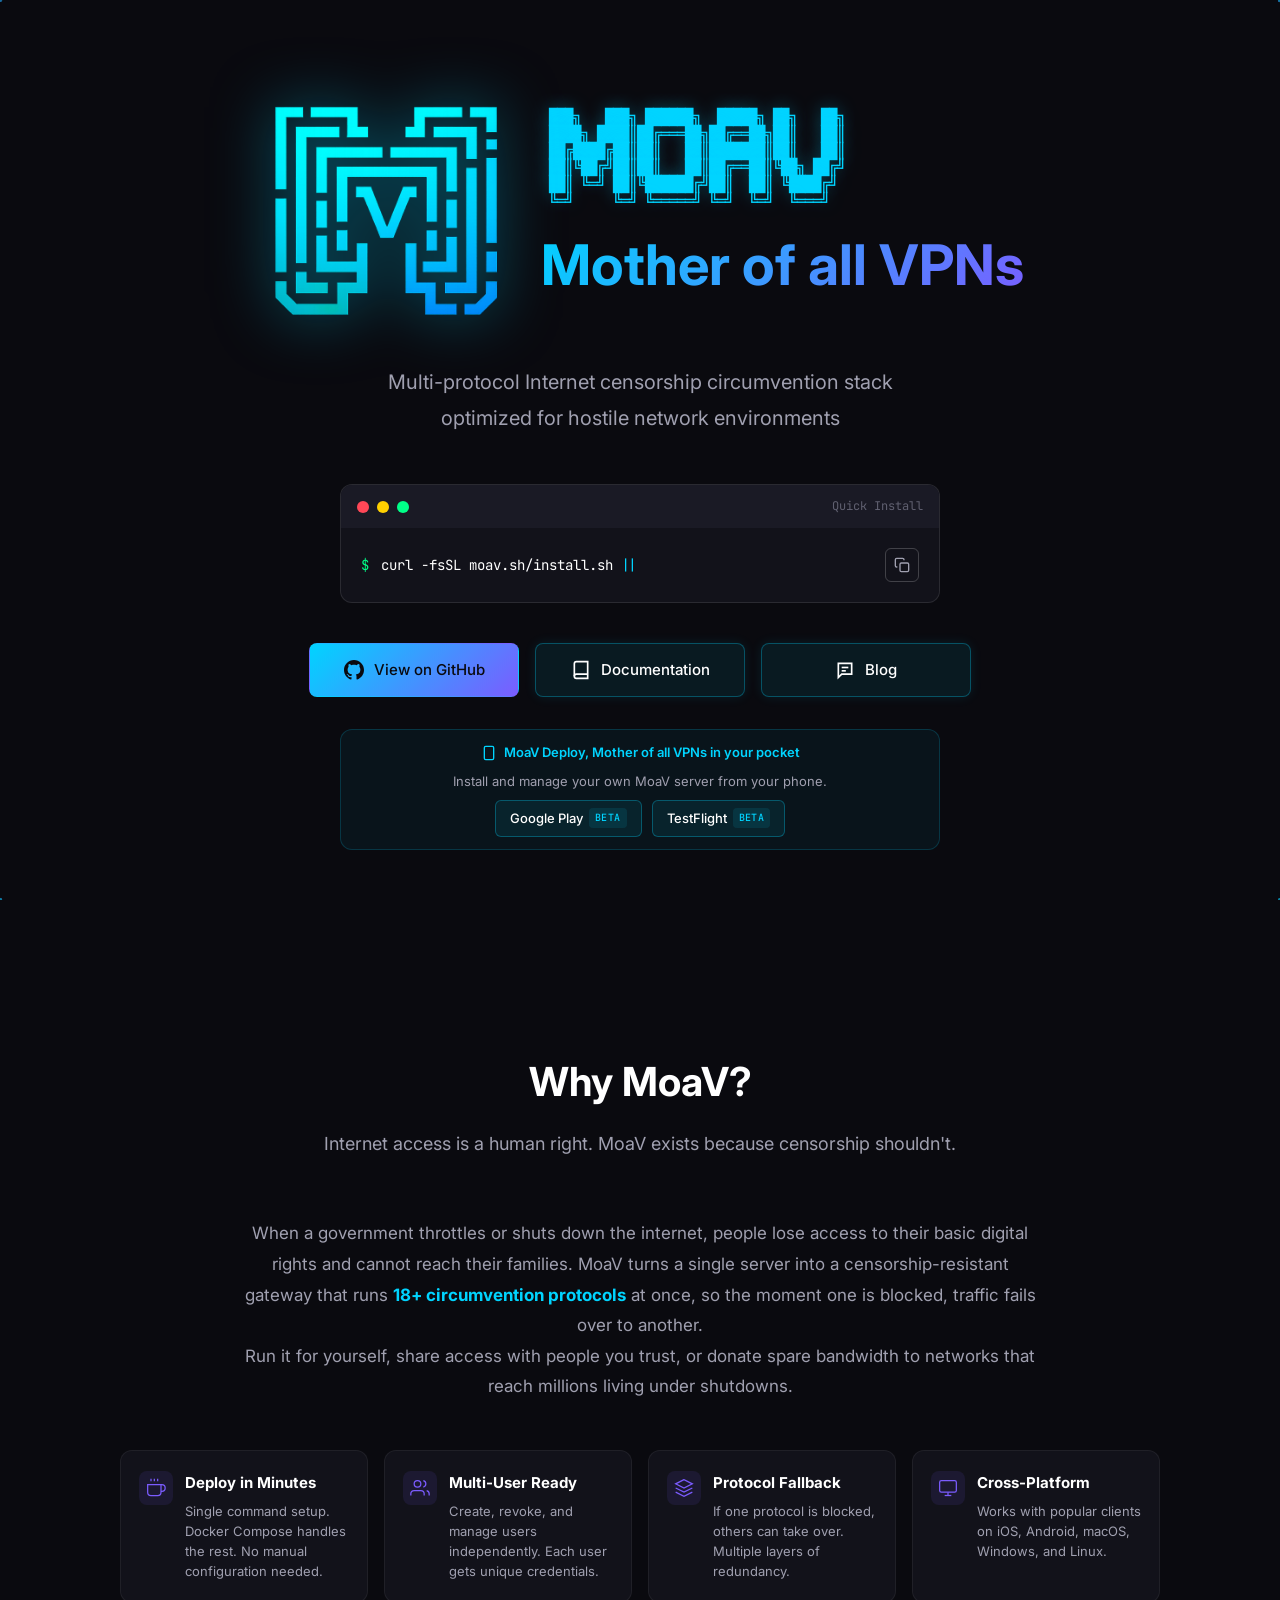
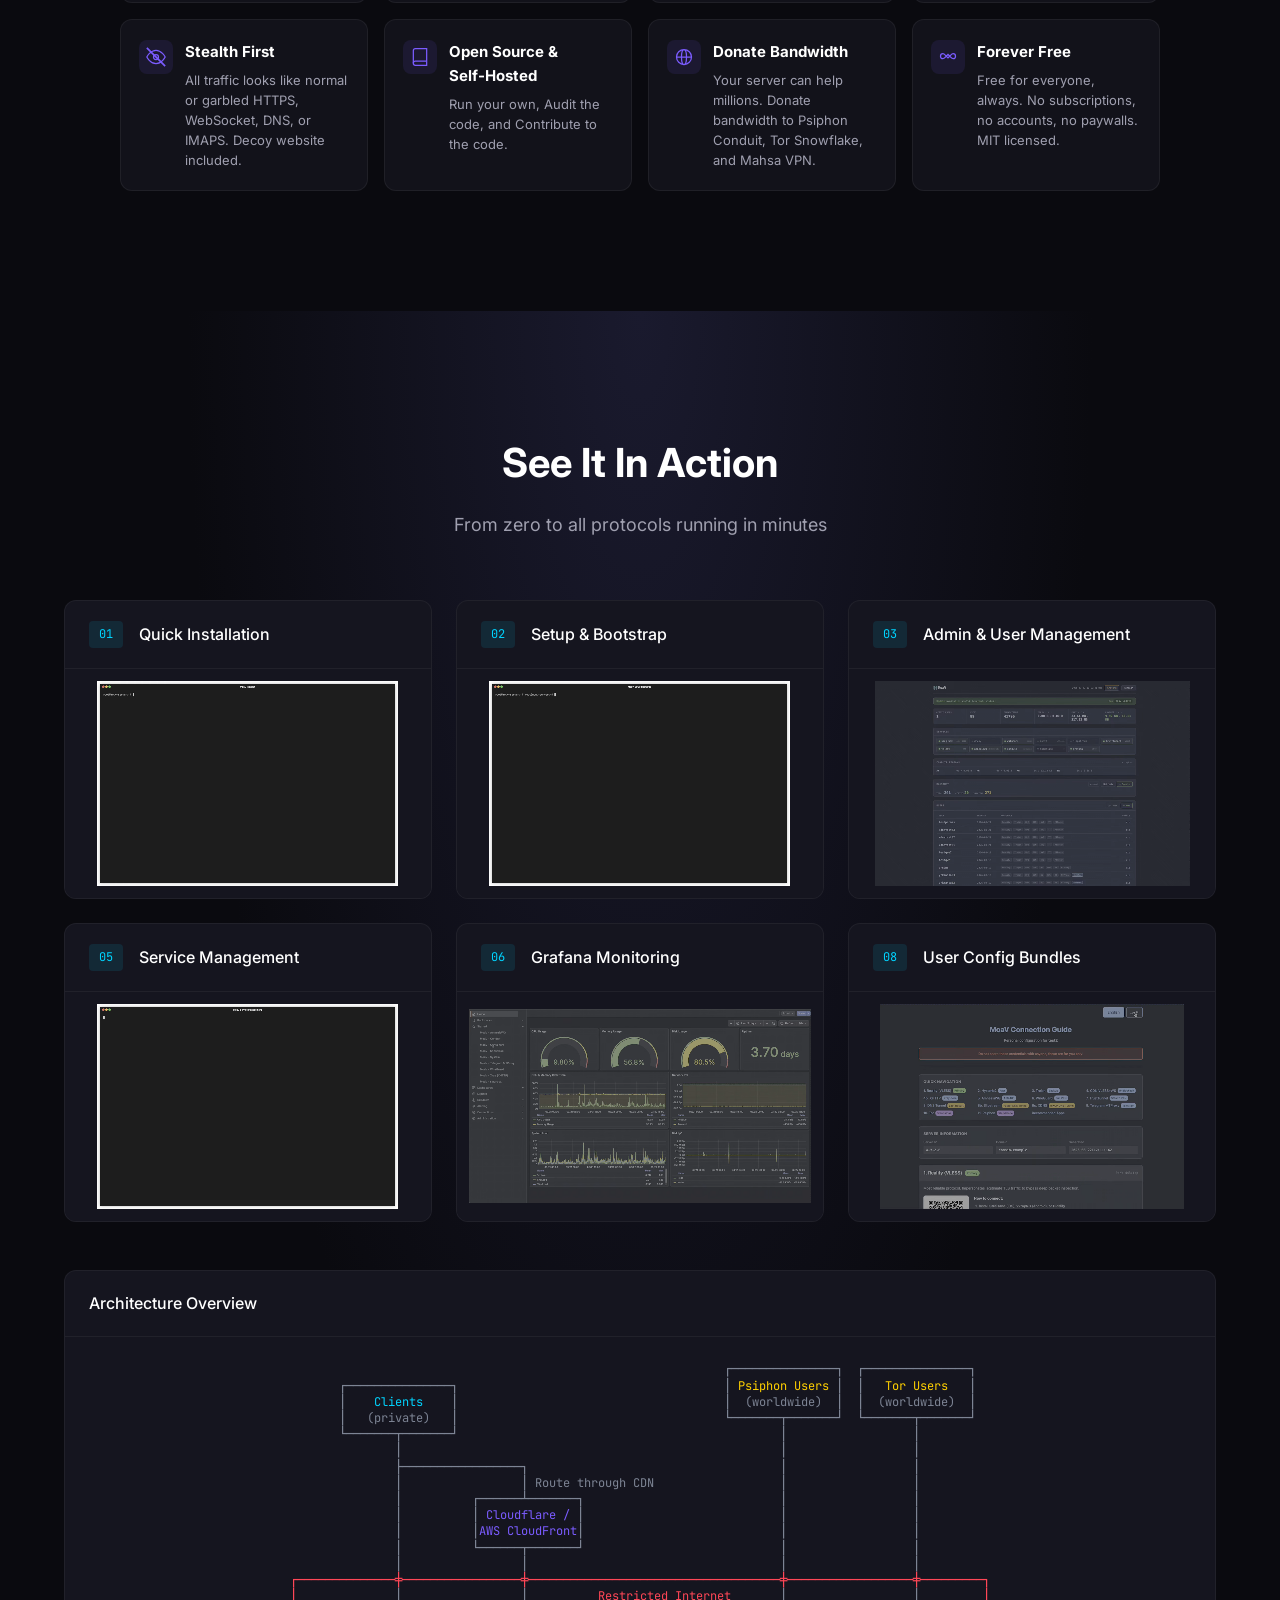
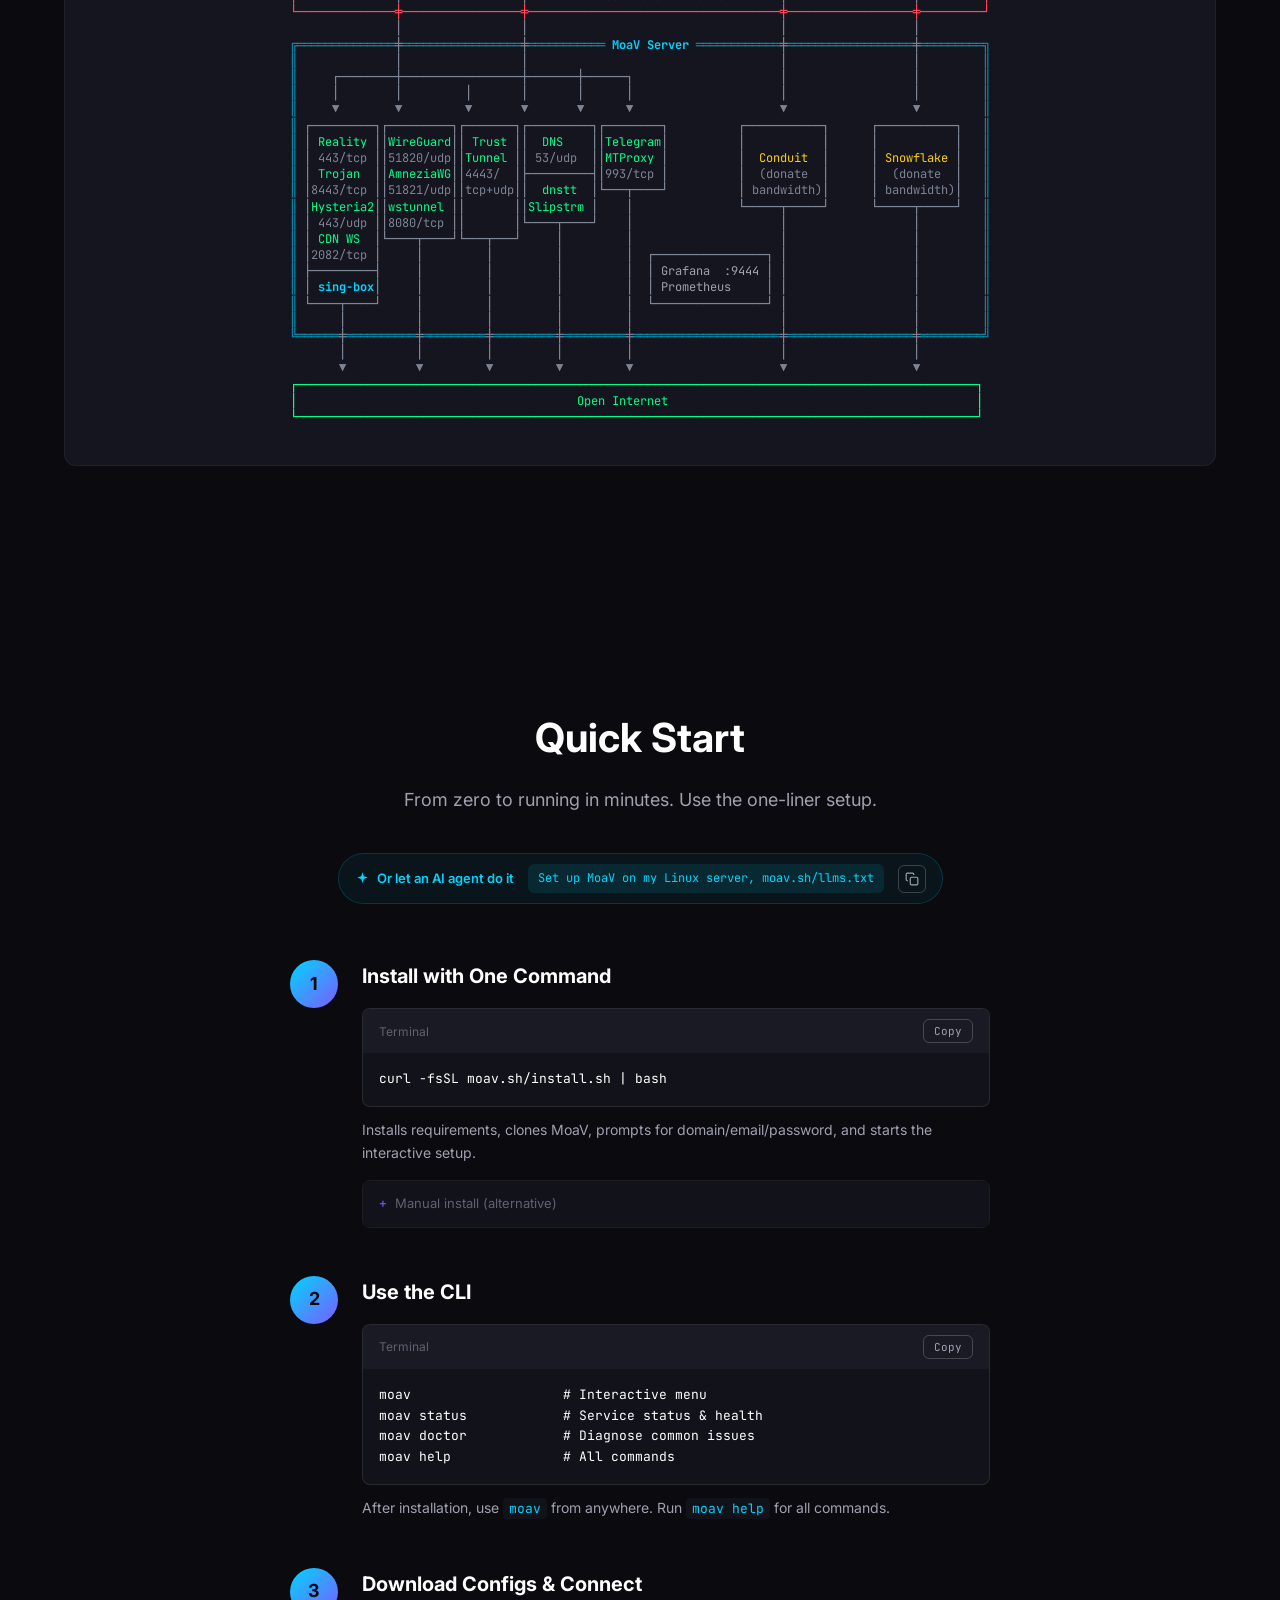
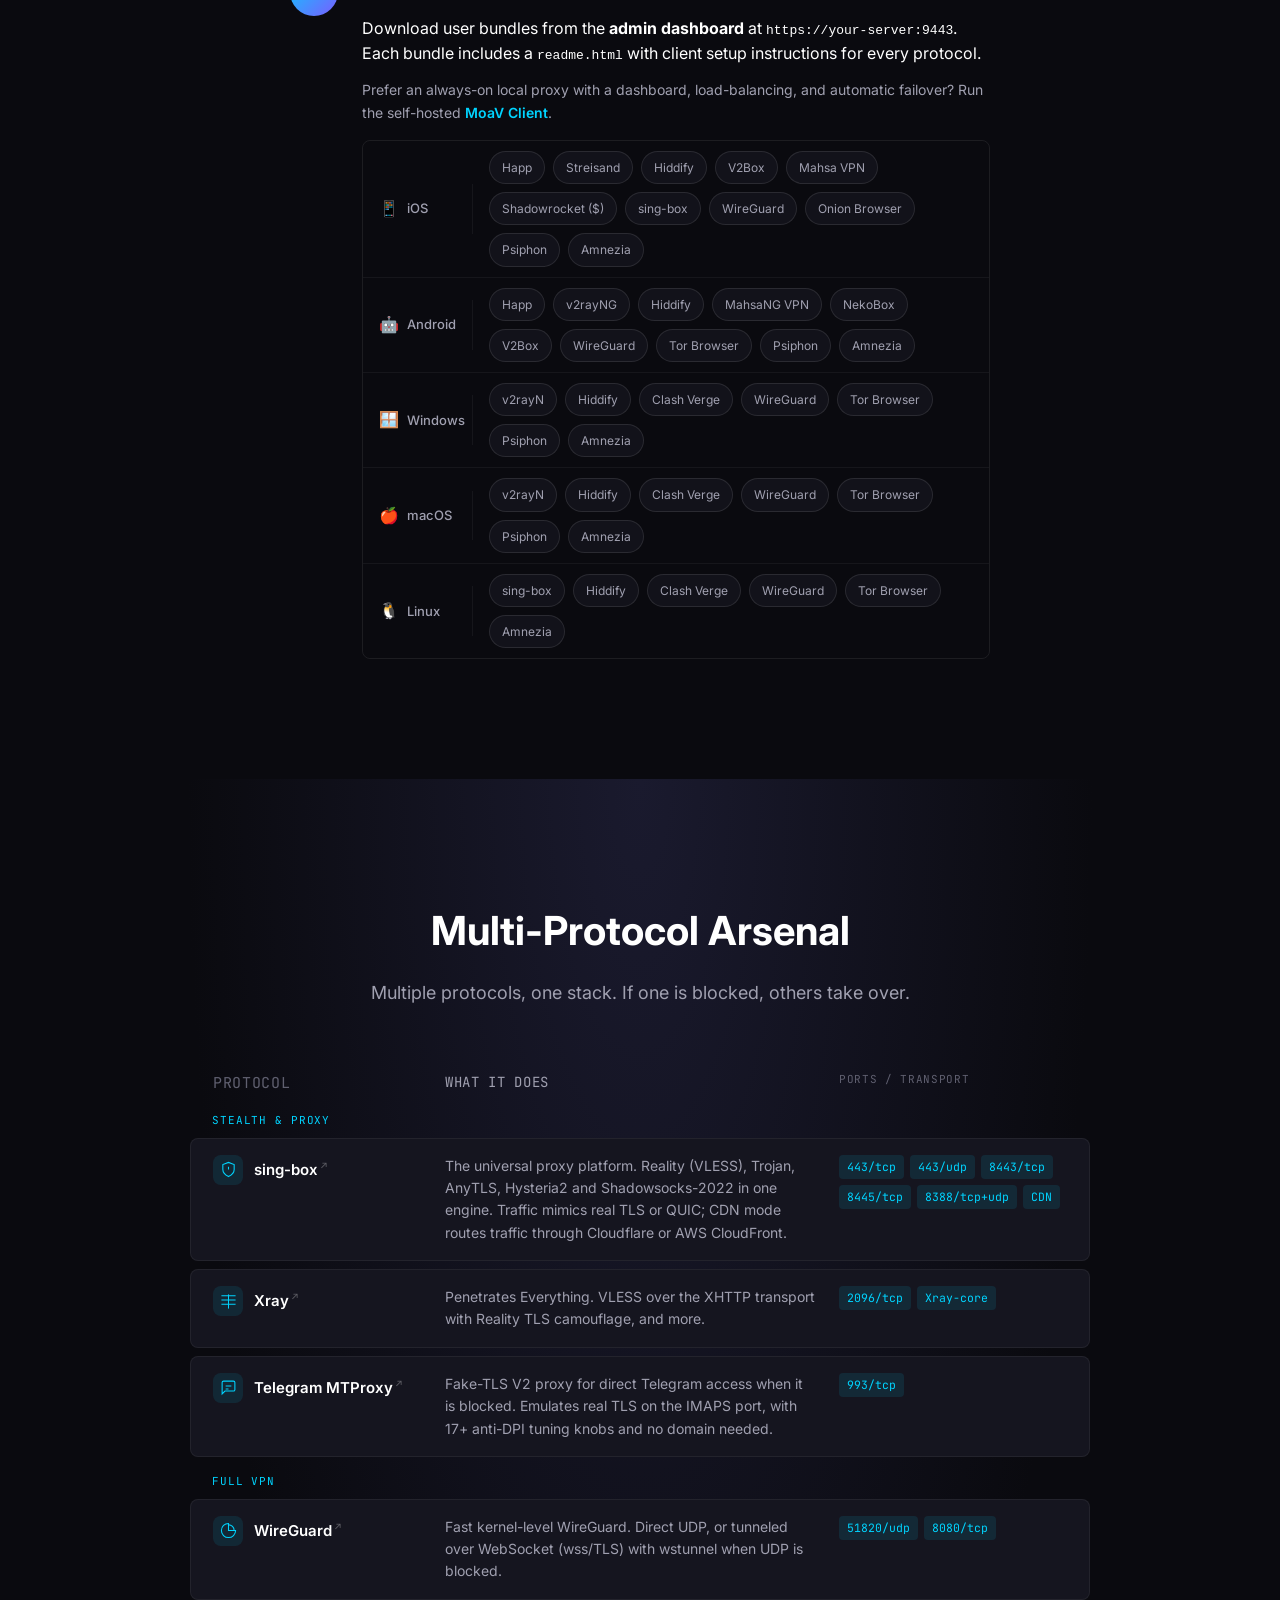
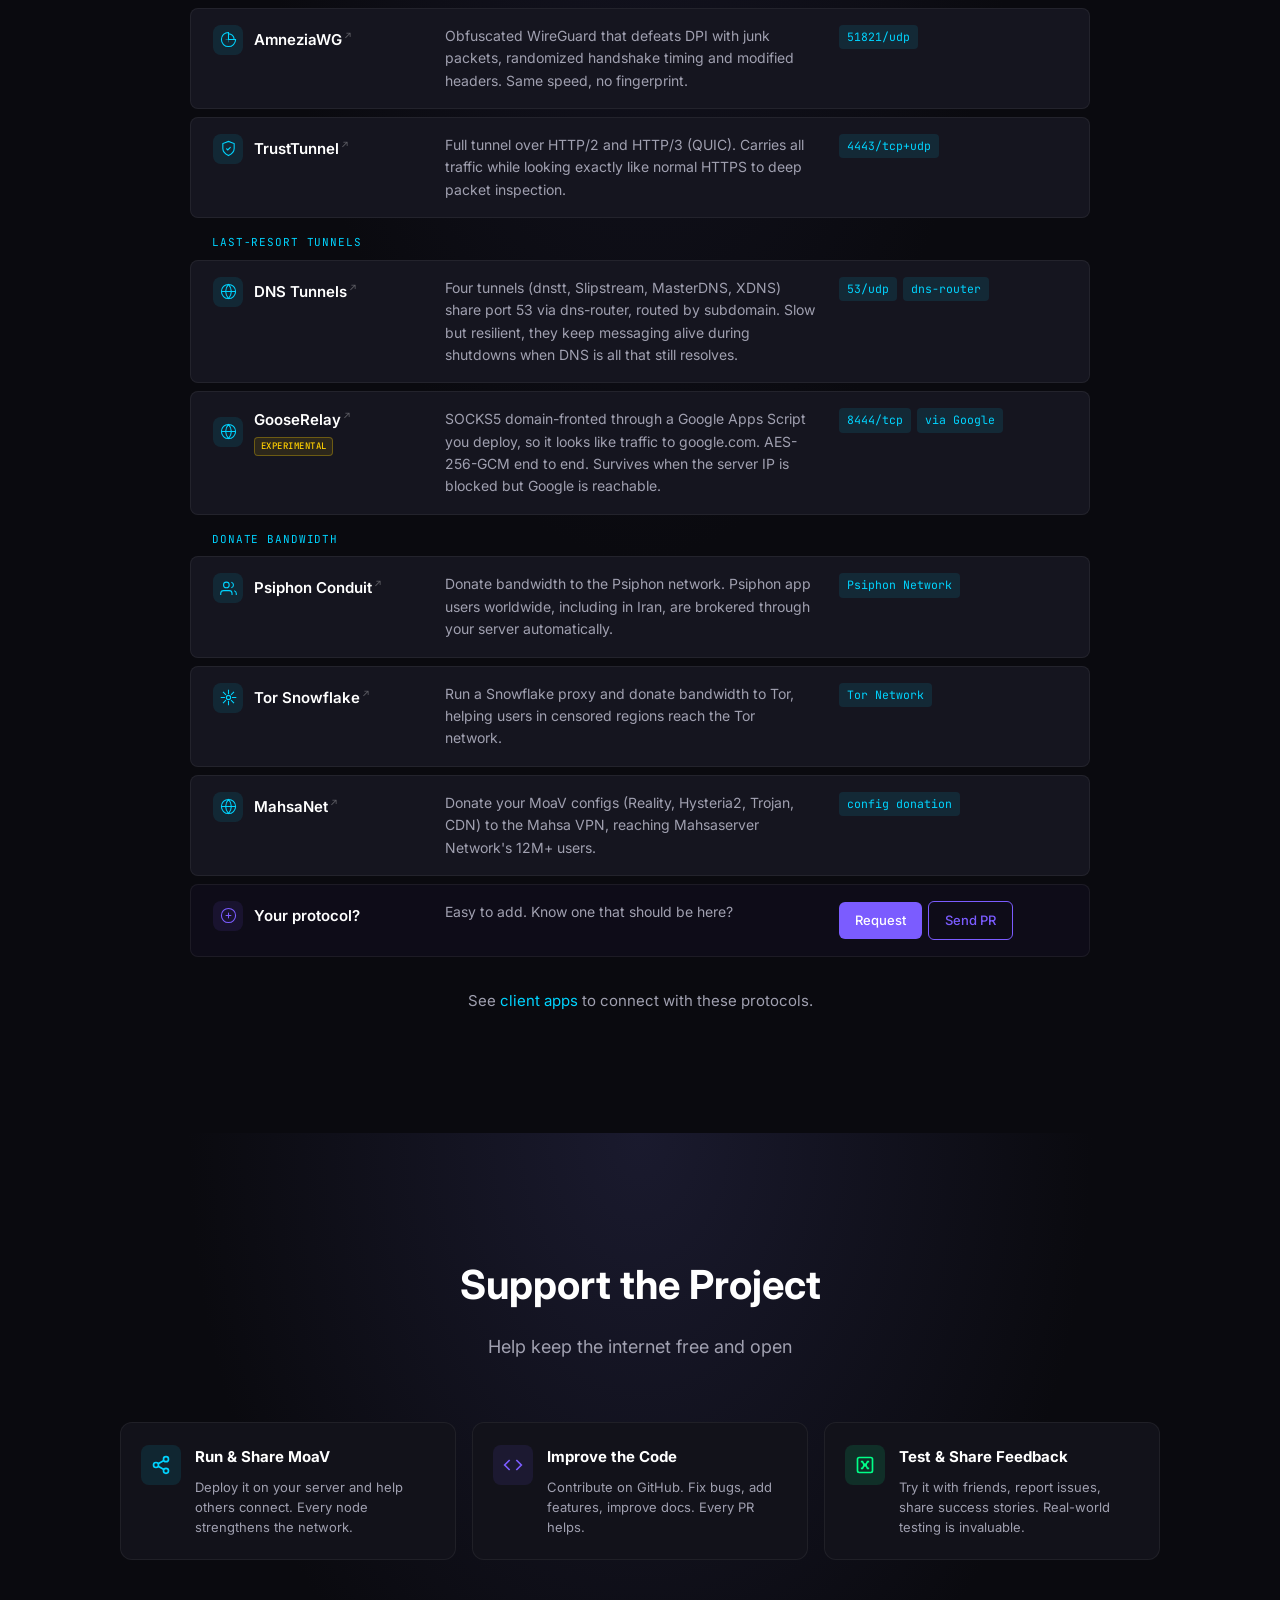
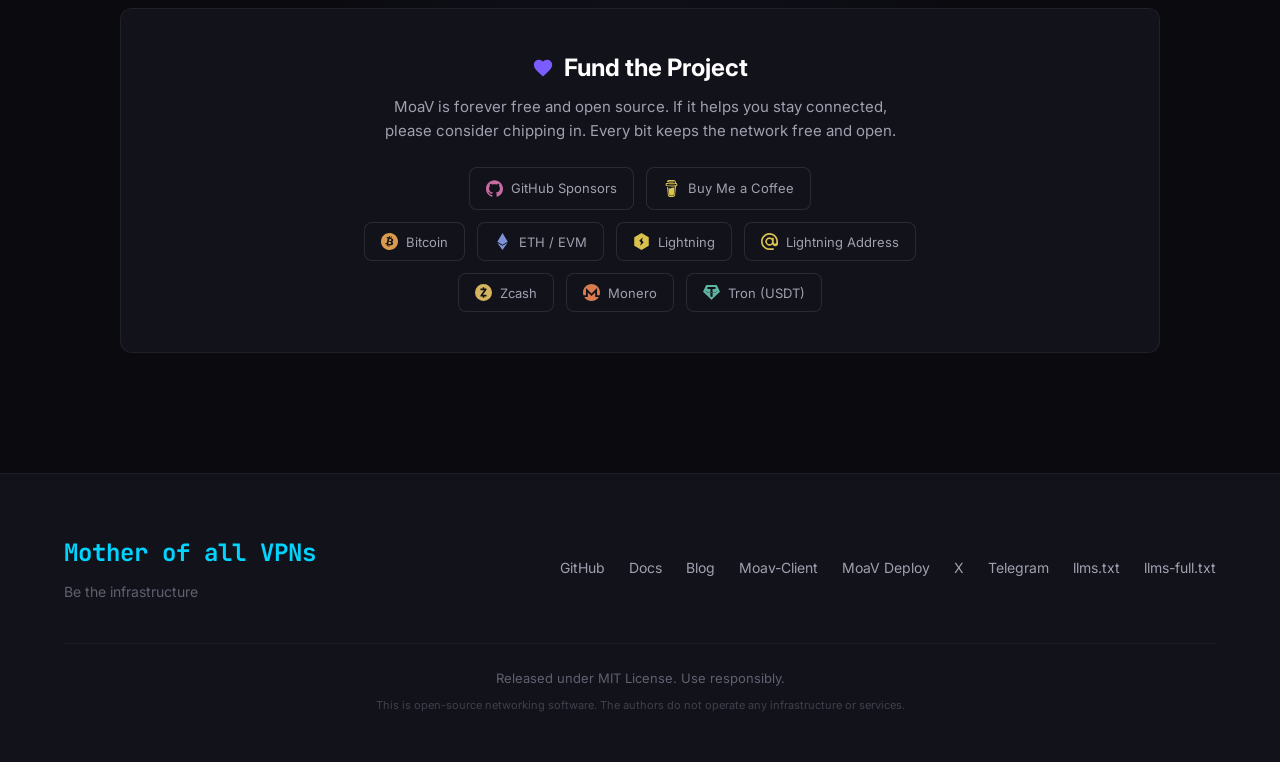
==== commit bfd36f1a: "site: collapse the three footer app links into one MoaV Deploy repo link The footer listed MoaV Depl" ====
--- a/site/index.html
+++ b/site/index.html
@@ -1050,9 +1050,7 @@
                     <a href="https://moav.sh/docs/">Docs</a>
                     <a href="https://moav.sh/blog">Blog</a>
                     <a href="https://github.com/MotherofallVPNs/moav-client">Moav-Client</a>
-                    <a href="https://moav.sh/docs/deploy/">MoaV Deploy</a>
-                    <a href="https://play.google.com/store/apps/details?id=org.motherofallvpns.moavdeploy" target="_blank" rel="noopener">Android app</a>
-                    <a href="https://testflight.apple.com/join/7S972Bwk" target="_blank" rel="noopener">iOS app</a>
+                    <a href="https://github.com/MotherofallVPNs/moav-deploy-app">MoaV Deploy</a>
                     <a href="https://x.com/motherofallvpns" target="_blank" rel="noopener">X</a>
                     <a href="https://t.me/motherofallvpns" target="_blank" rel="noopener">Telegram</a>
                     <a href="https://moav.sh/llms.txt">llms.txt</a>
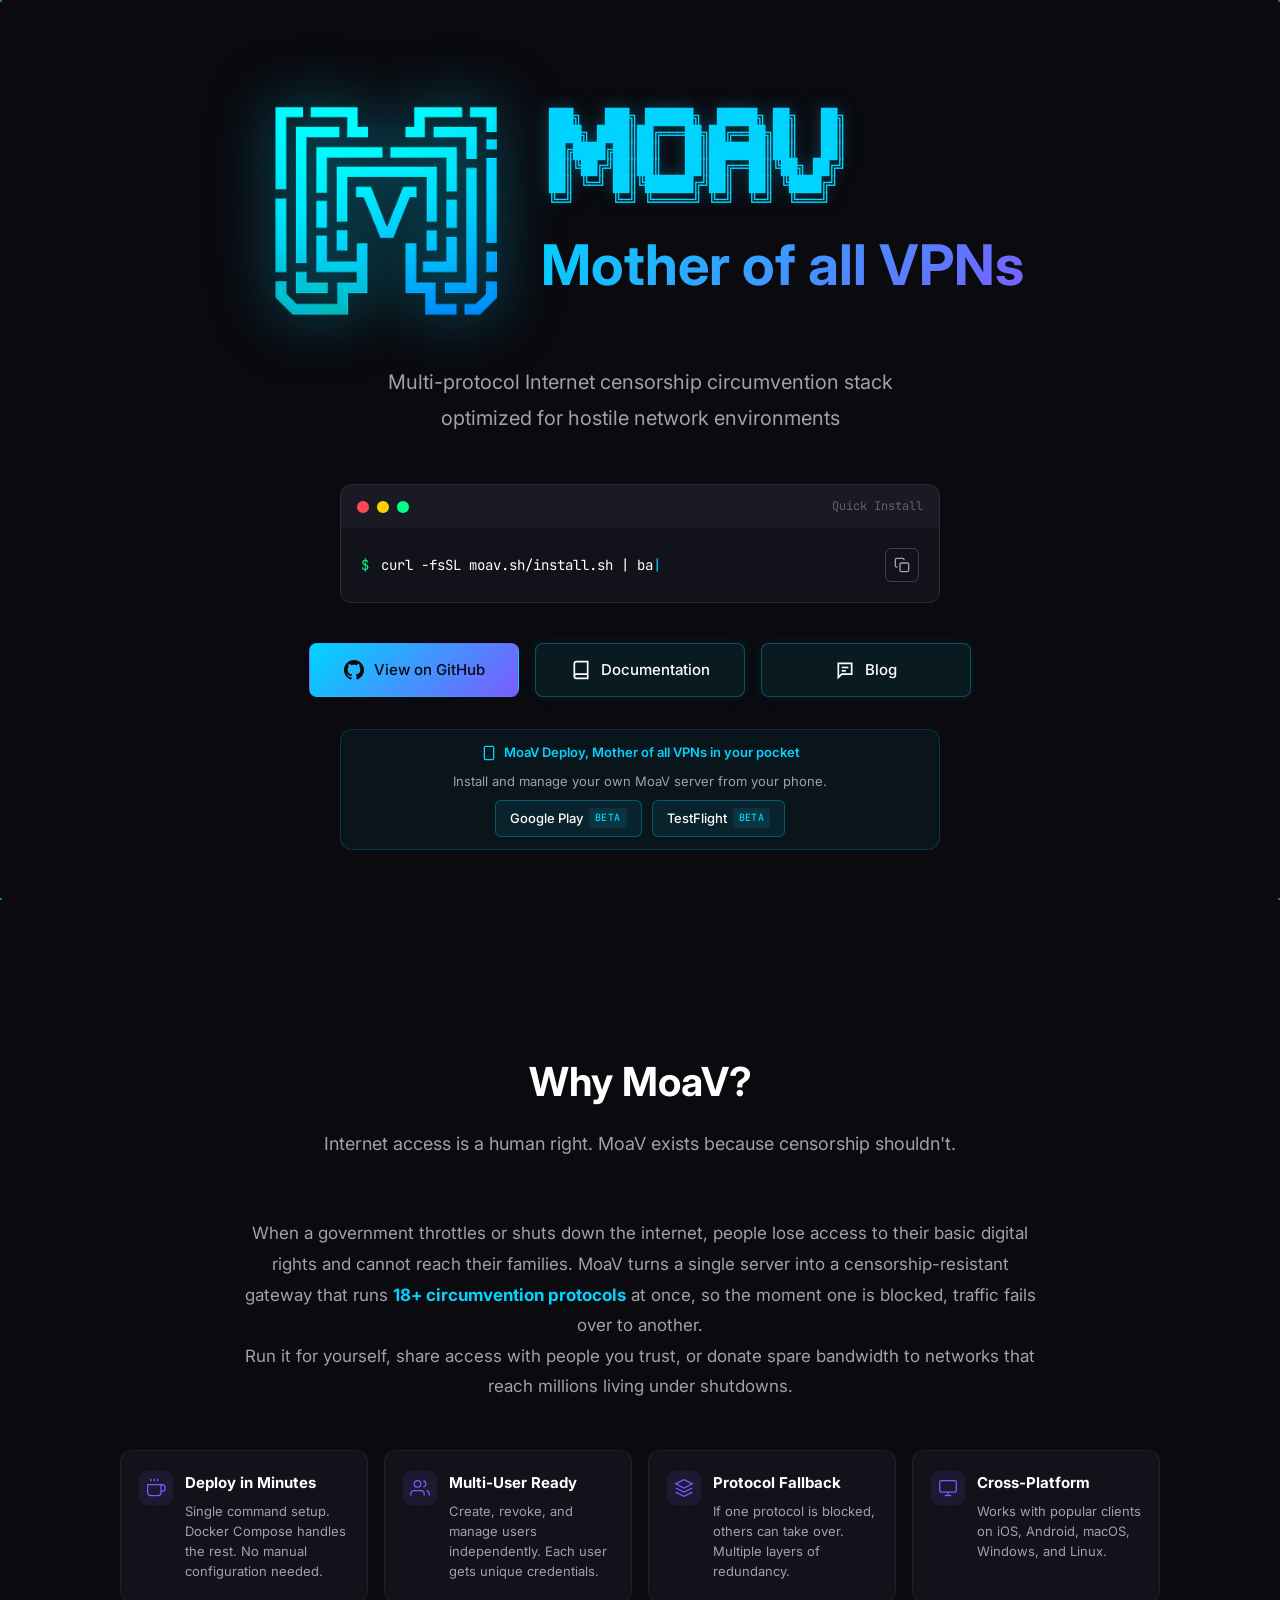
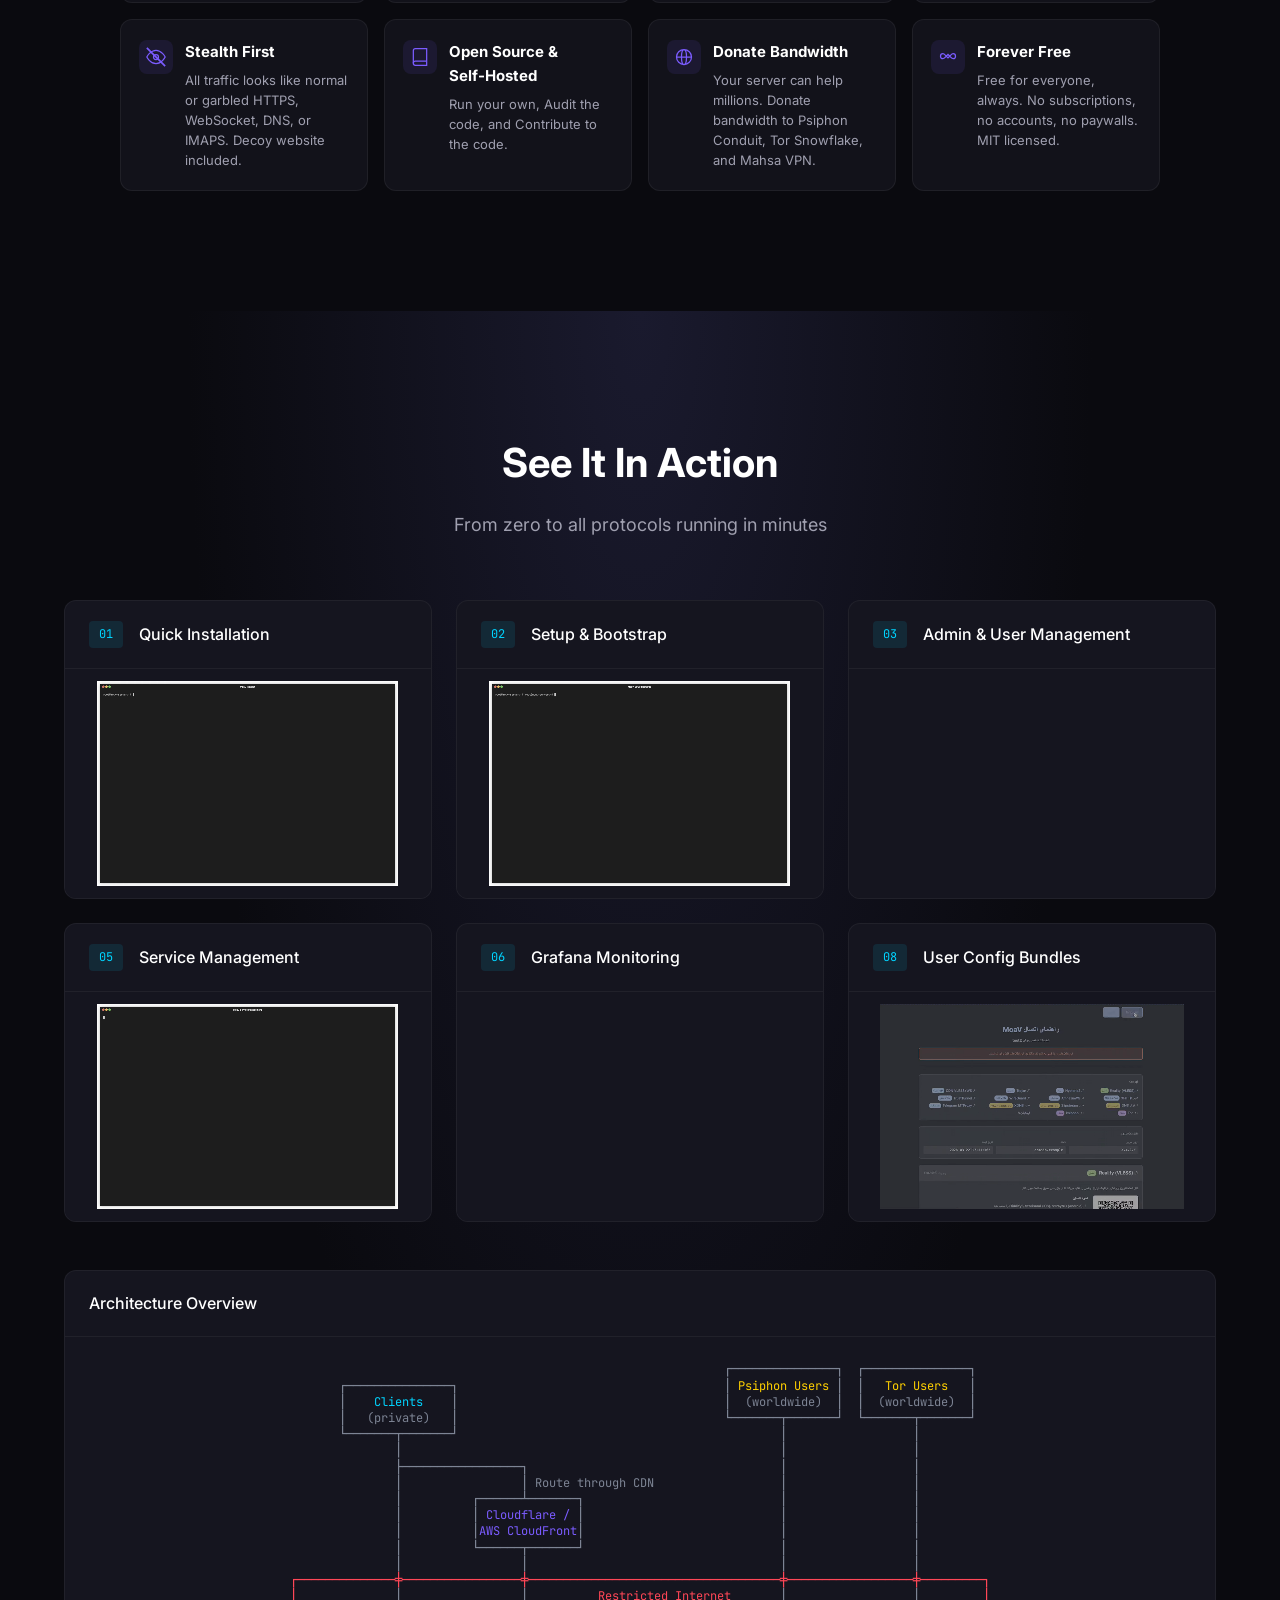
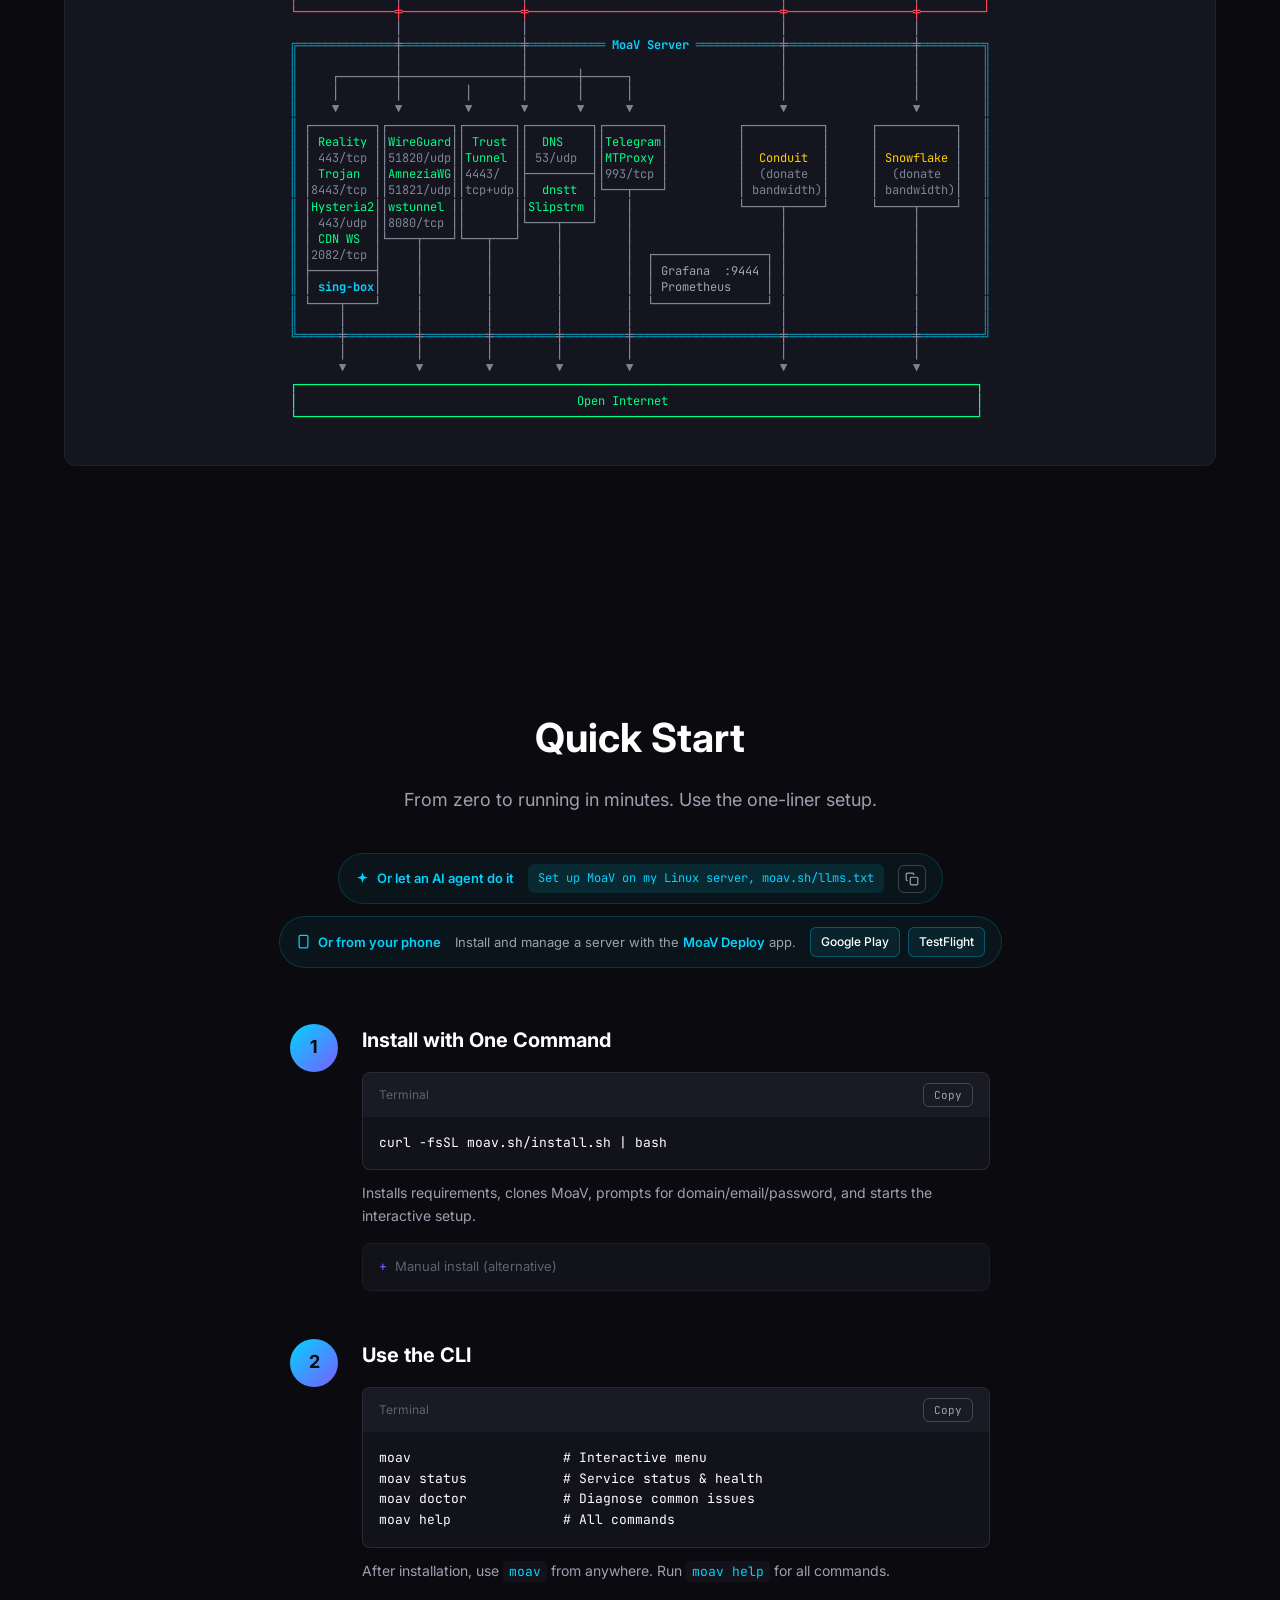
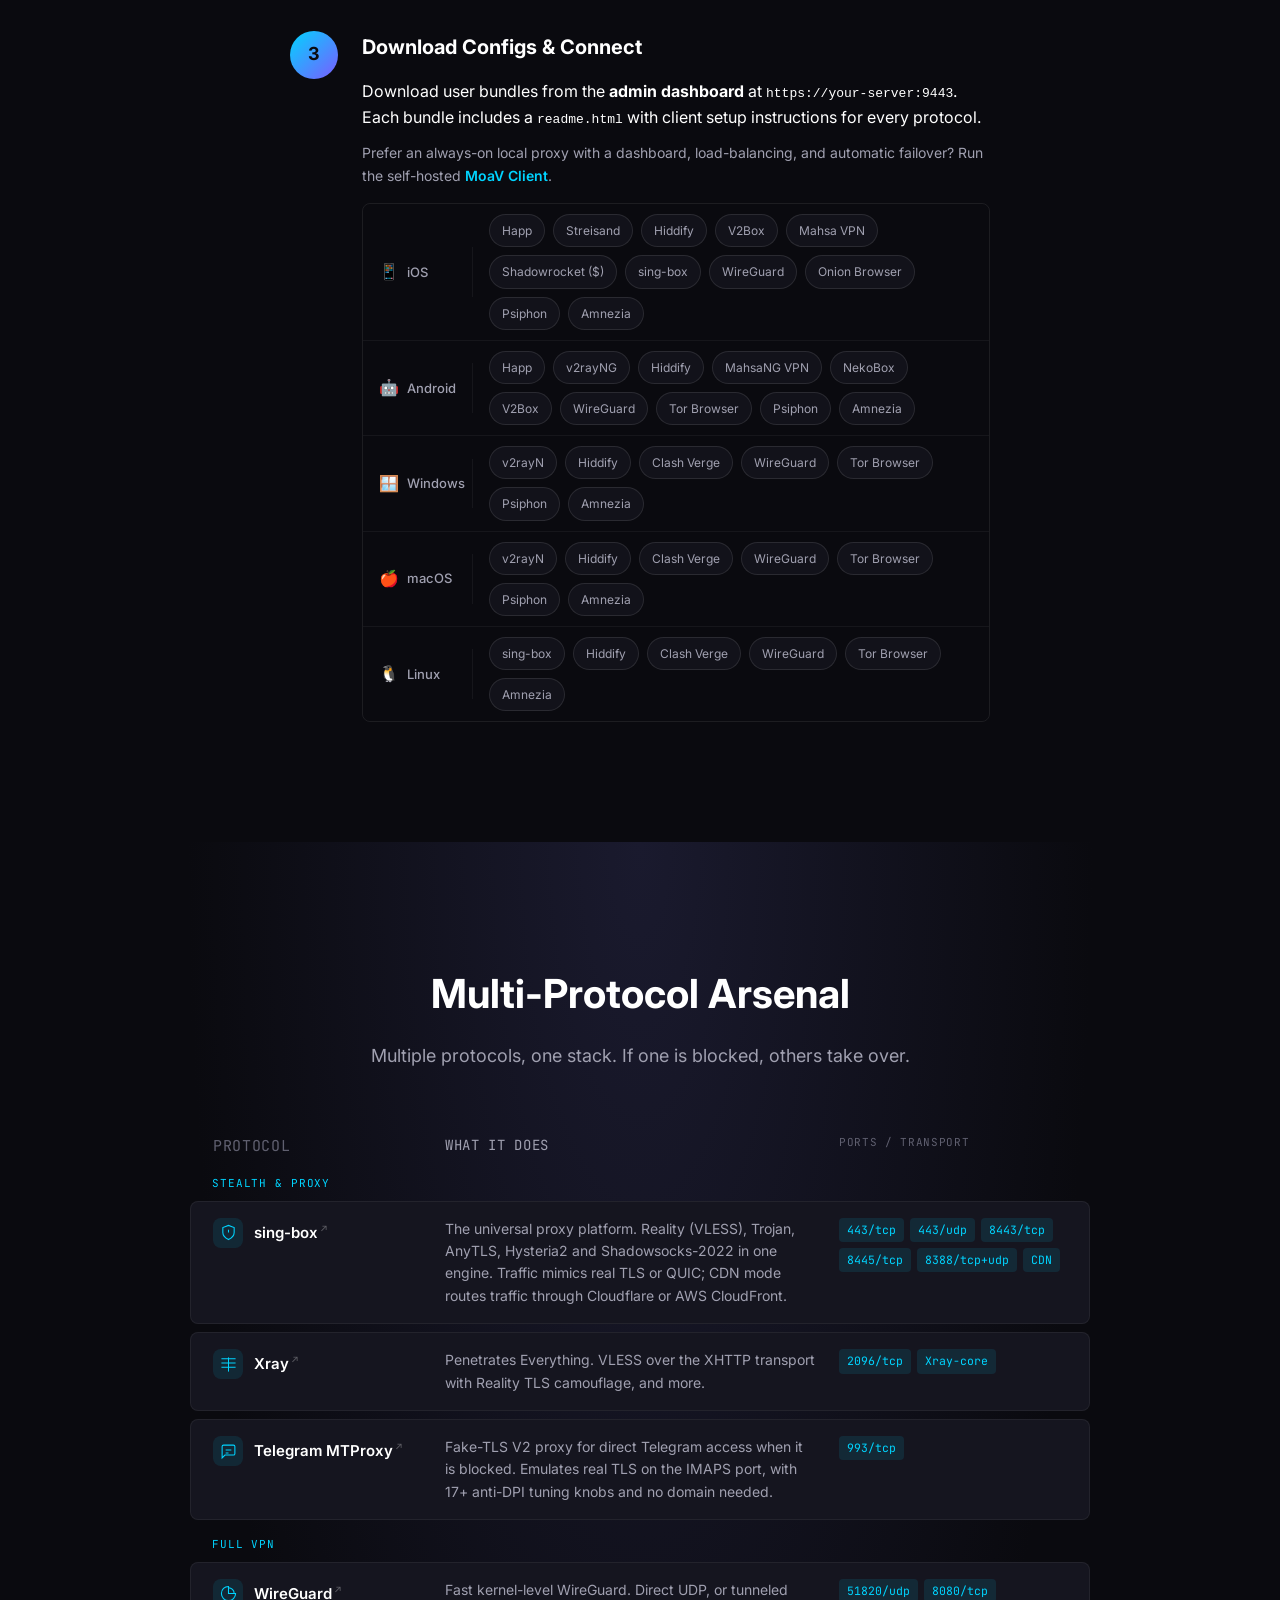
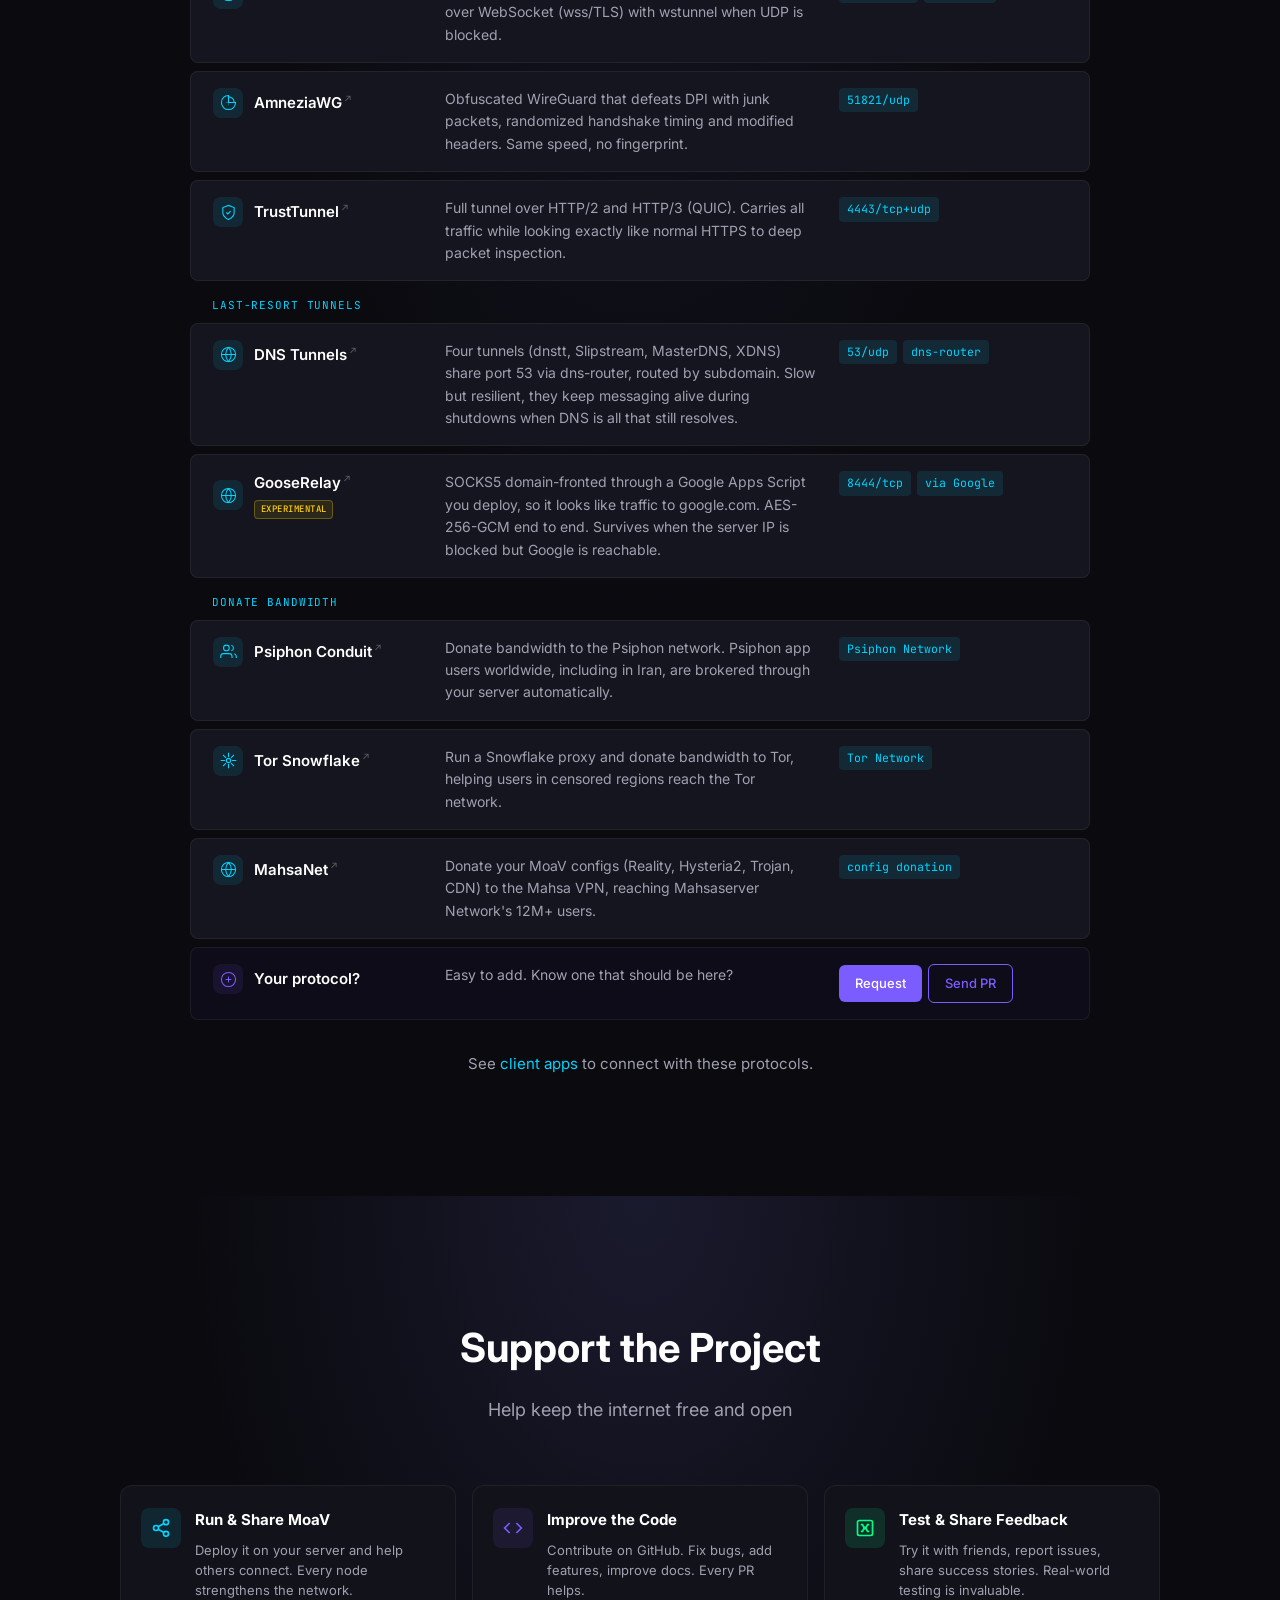
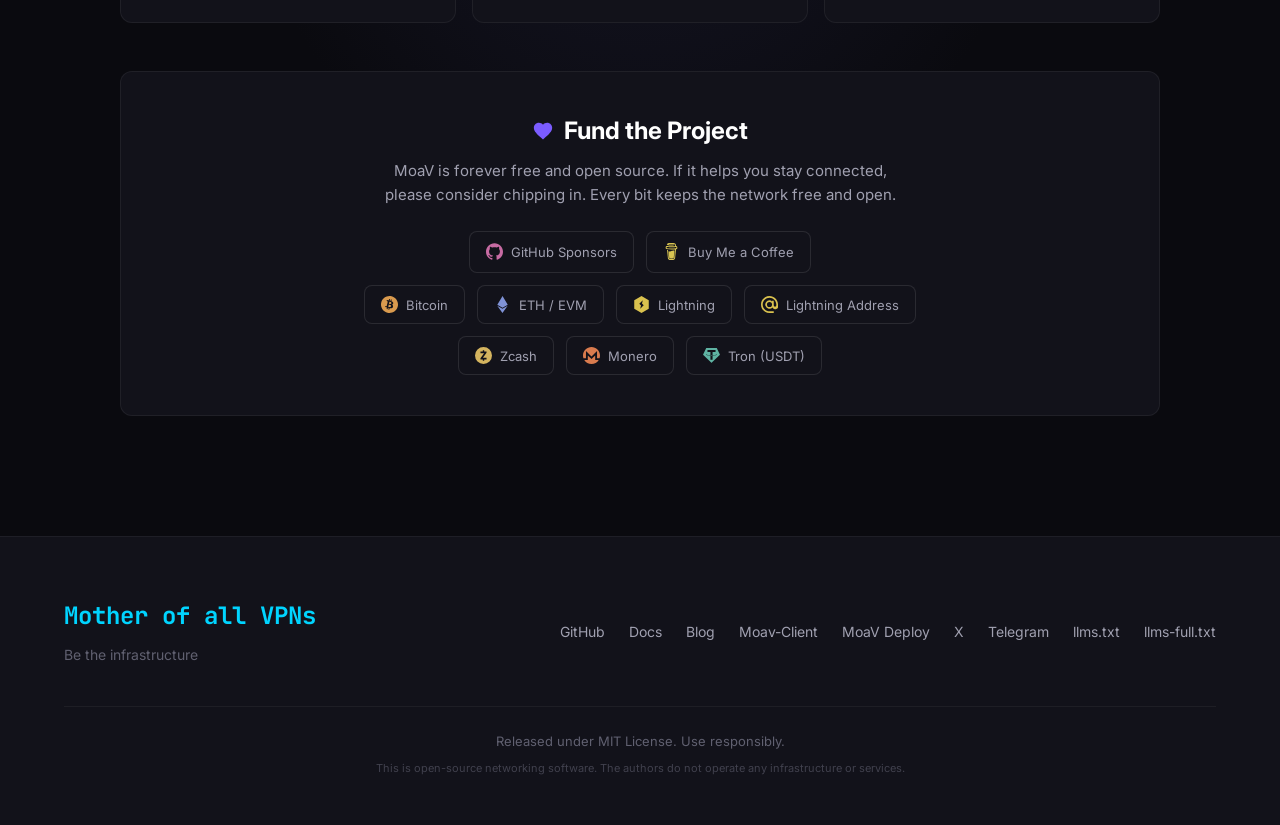
==== commit 23c0dae2: "site: point phone users at MoaV Deploy from Quick Start A second pill under "Or let an AI agent do i" ====
--- a/site/index.html
+++ b/site/index.html
@@ -683,6 +683,22 @@
                         <path d="M5 15H4a2 2 0 0 1-2-2V4a2 2 0 0 1 2-2h9a2 2 0 0 1 2 2v1"></path>
                     </svg>
                 </button>
+            </div>
+
+            <!-- MoaV Deploy: the same Quick Start, from a phone -->
+            <div class="ai-hint phone-hint">
+                <a class="ai-hint-lead" href="https://moav.sh/docs/deploy/">
+                    <svg class="ai-hint-ico" width="15" height="15" viewBox="0 0 24 24" fill="none" stroke="currentColor" stroke-width="2" aria-hidden="true">
+                        <rect x="5" y="2" width="14" height="20" rx="2" ry="2"/>
+                        <line x1="12" y1="18" x2="12.01" y2="18"/>
+                    </svg>
+                    Or from your phone
+                </a>
+                <span class="phone-hint-desc">Install and manage a server with the <a href="https://moav.sh/docs/deploy/">MoaV Deploy</a> app.</span>
+                <span class="phone-hint-links">
+                    <a href="https://play.google.com/store/apps/details?id=org.motherofallvpns.moavdeploy" class="hero-app-badge" target="_blank" rel="noopener">Google Play</a>
+                    <a href="https://testflight.apple.com/join/7S972Bwk" class="hero-app-badge" target="_blank" rel="noopener">TestFlight</a>
+                </span>
             </div>
 
             <div class="steps">
--- a/site/style.css
+++ b/site/style.css
@@ -1096,6 +1096,35 @@
     padding: 6px;
 }
 
+/* "Or do it from your phone": a second pill under the AI hint pointing at the
+   MoaV Deploy app. Shares .ai-hint's look; the store links reuse .hero-app-badge
+   at a smaller size. The negative top margin cancels most of .ai-hint's bottom
+   margin so the two pills sit 12px apart and the steps below do not move. */
+.ai-hint + .phone-hint {
+    max-width: 800px;
+    margin-top: -44px;
+}
+
+.phone-hint-desc a {
+    color: var(--accent-cyan);
+    text-decoration: none;
+    font-weight: 600;
+    transition: var(--transition);
+}
+
+.phone-hint-desc a:hover { color: #4fe3ff; }
+
+.phone-hint-links {
+    display: inline-flex;
+    flex-wrap: wrap;
+    gap: 8px;
+}
+
+.phone-hint .hero-app-badge {
+    padding: 4px 10px;
+    font-size: 12px;
+}
+
 .steps {
     max-width: 700px;
     margin: 0 auto;
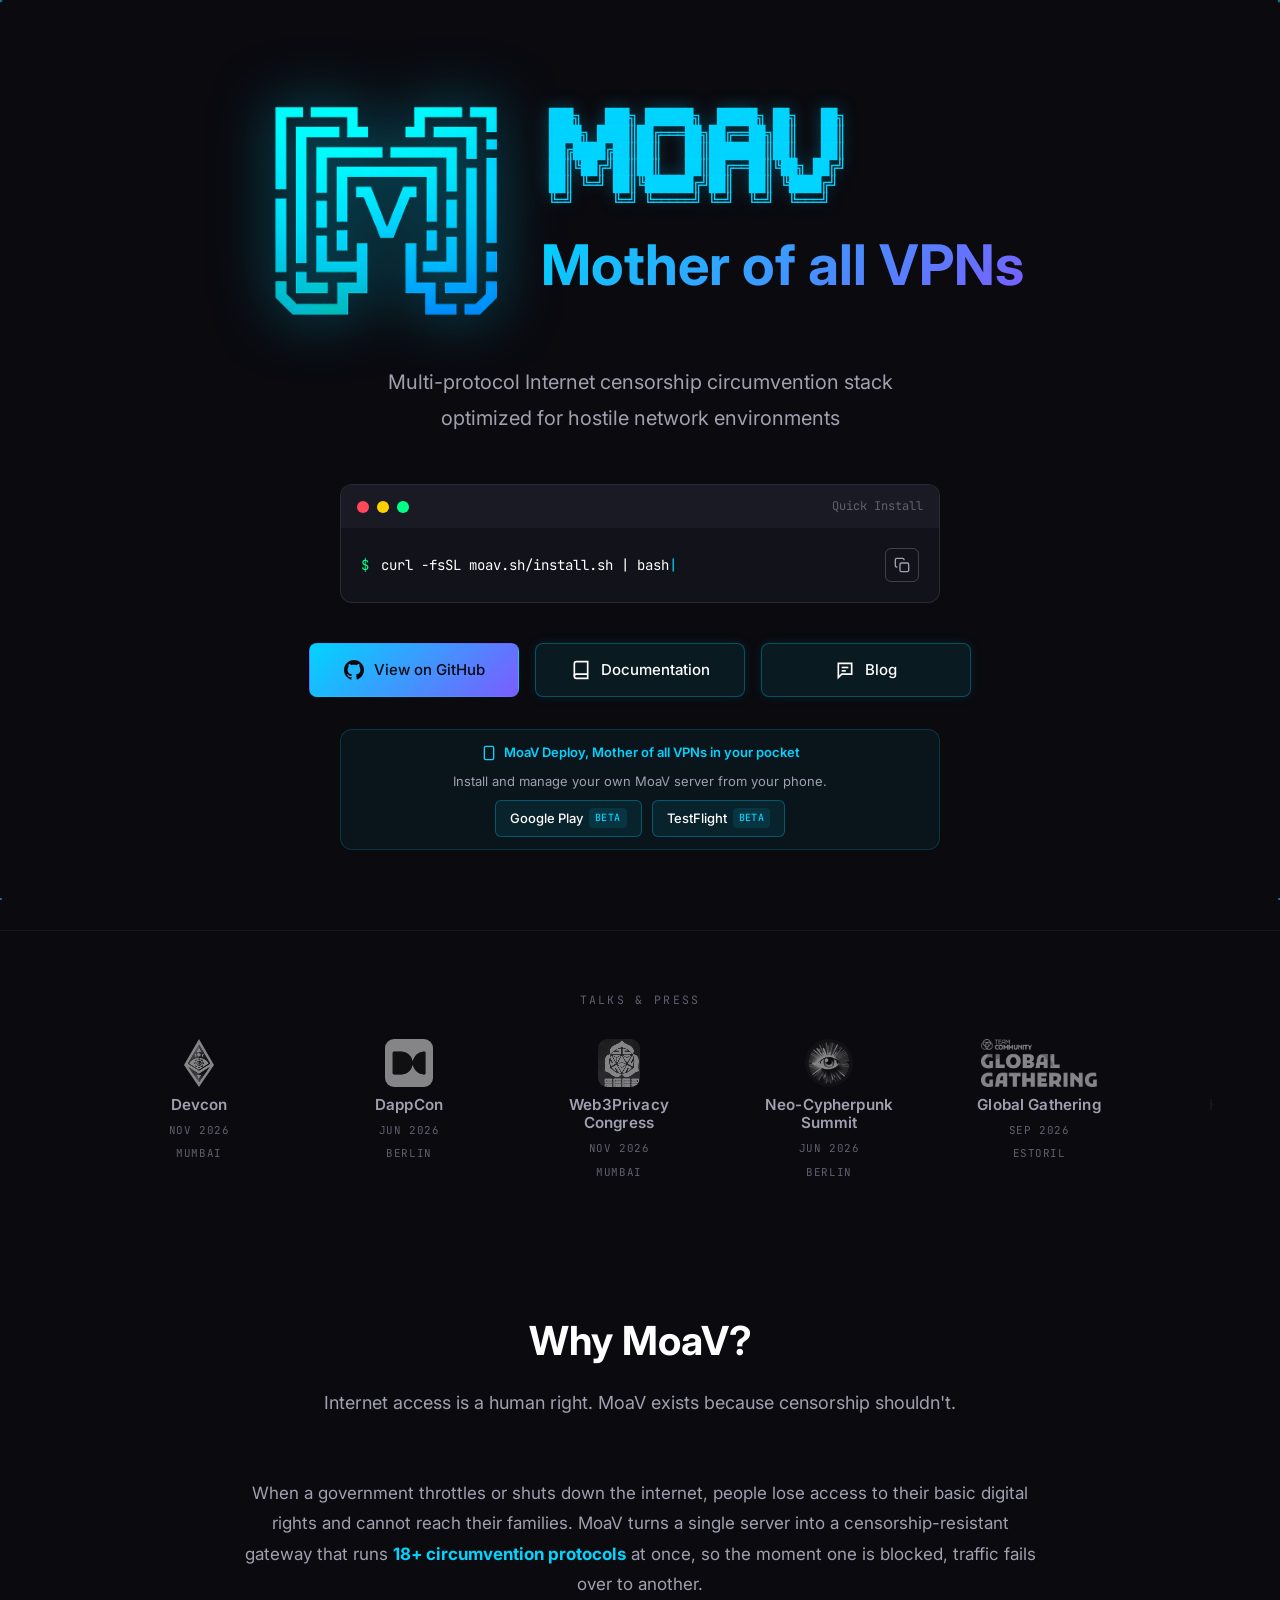
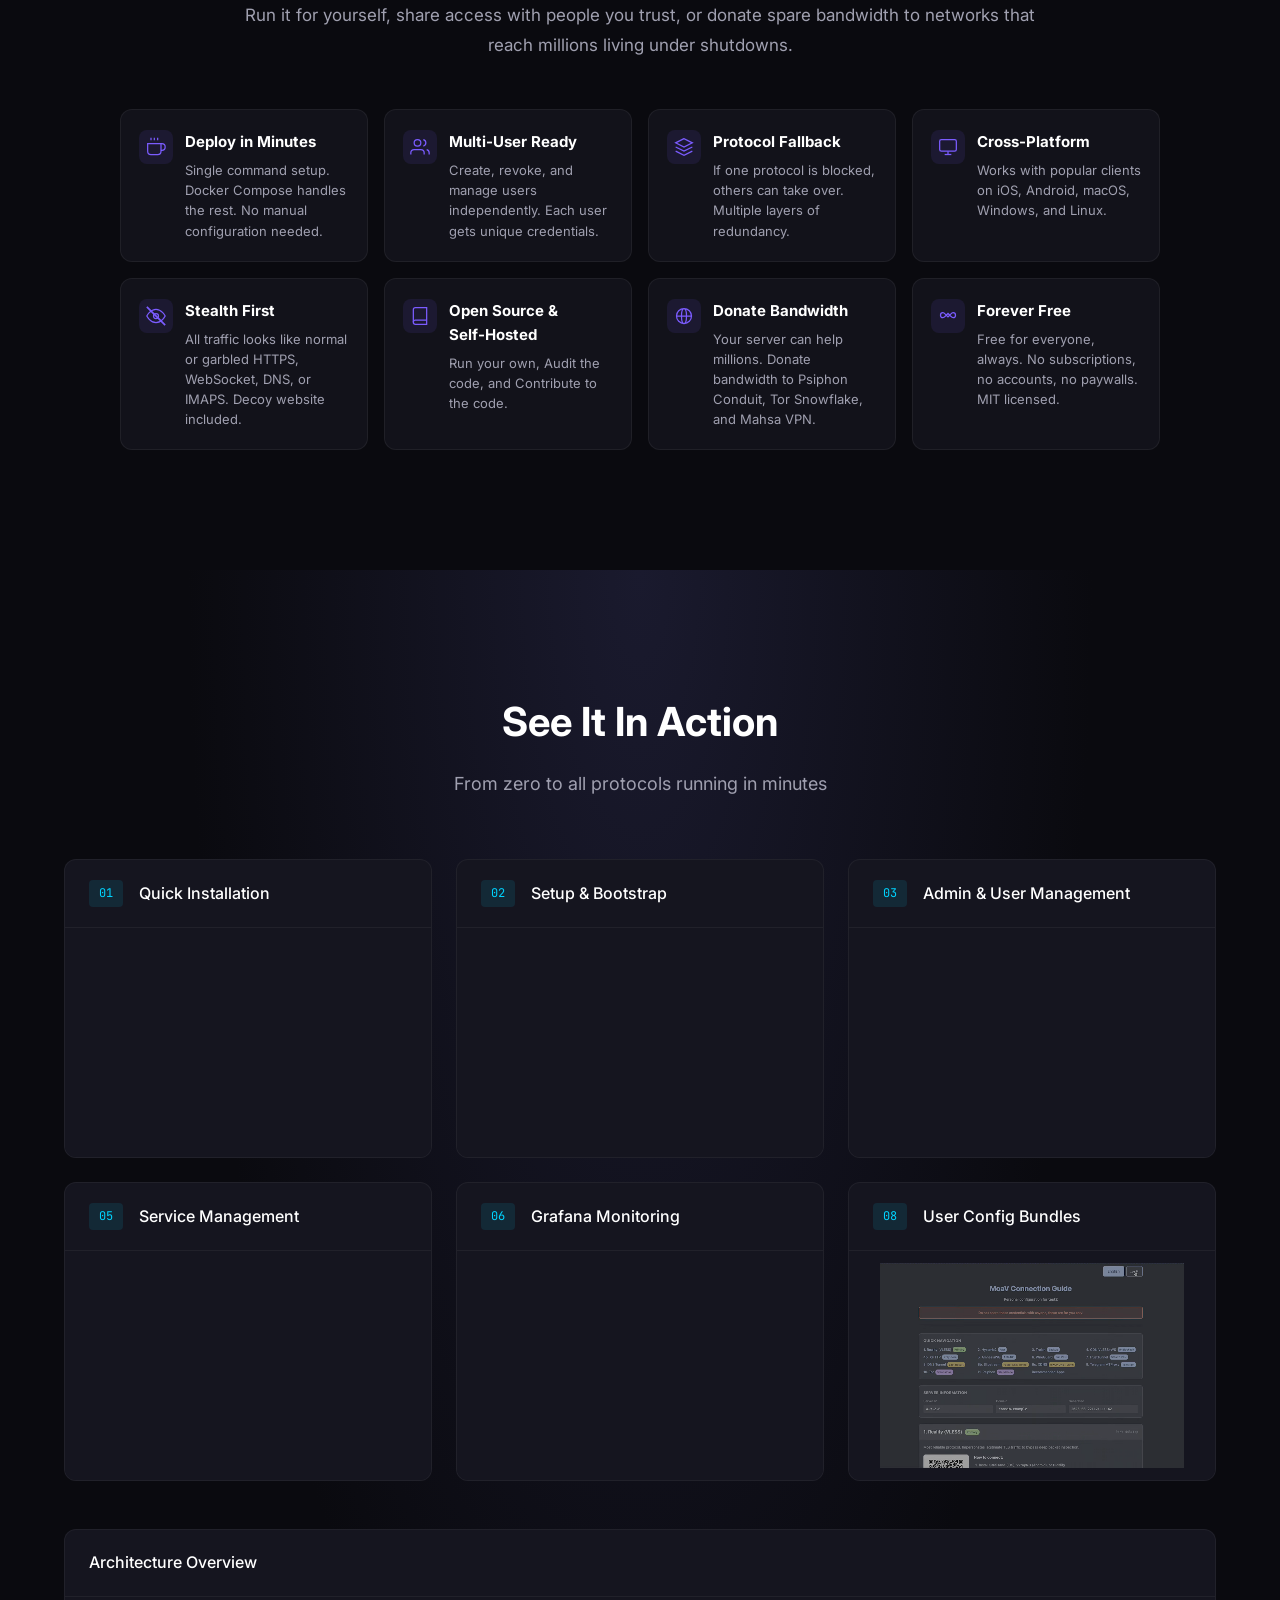
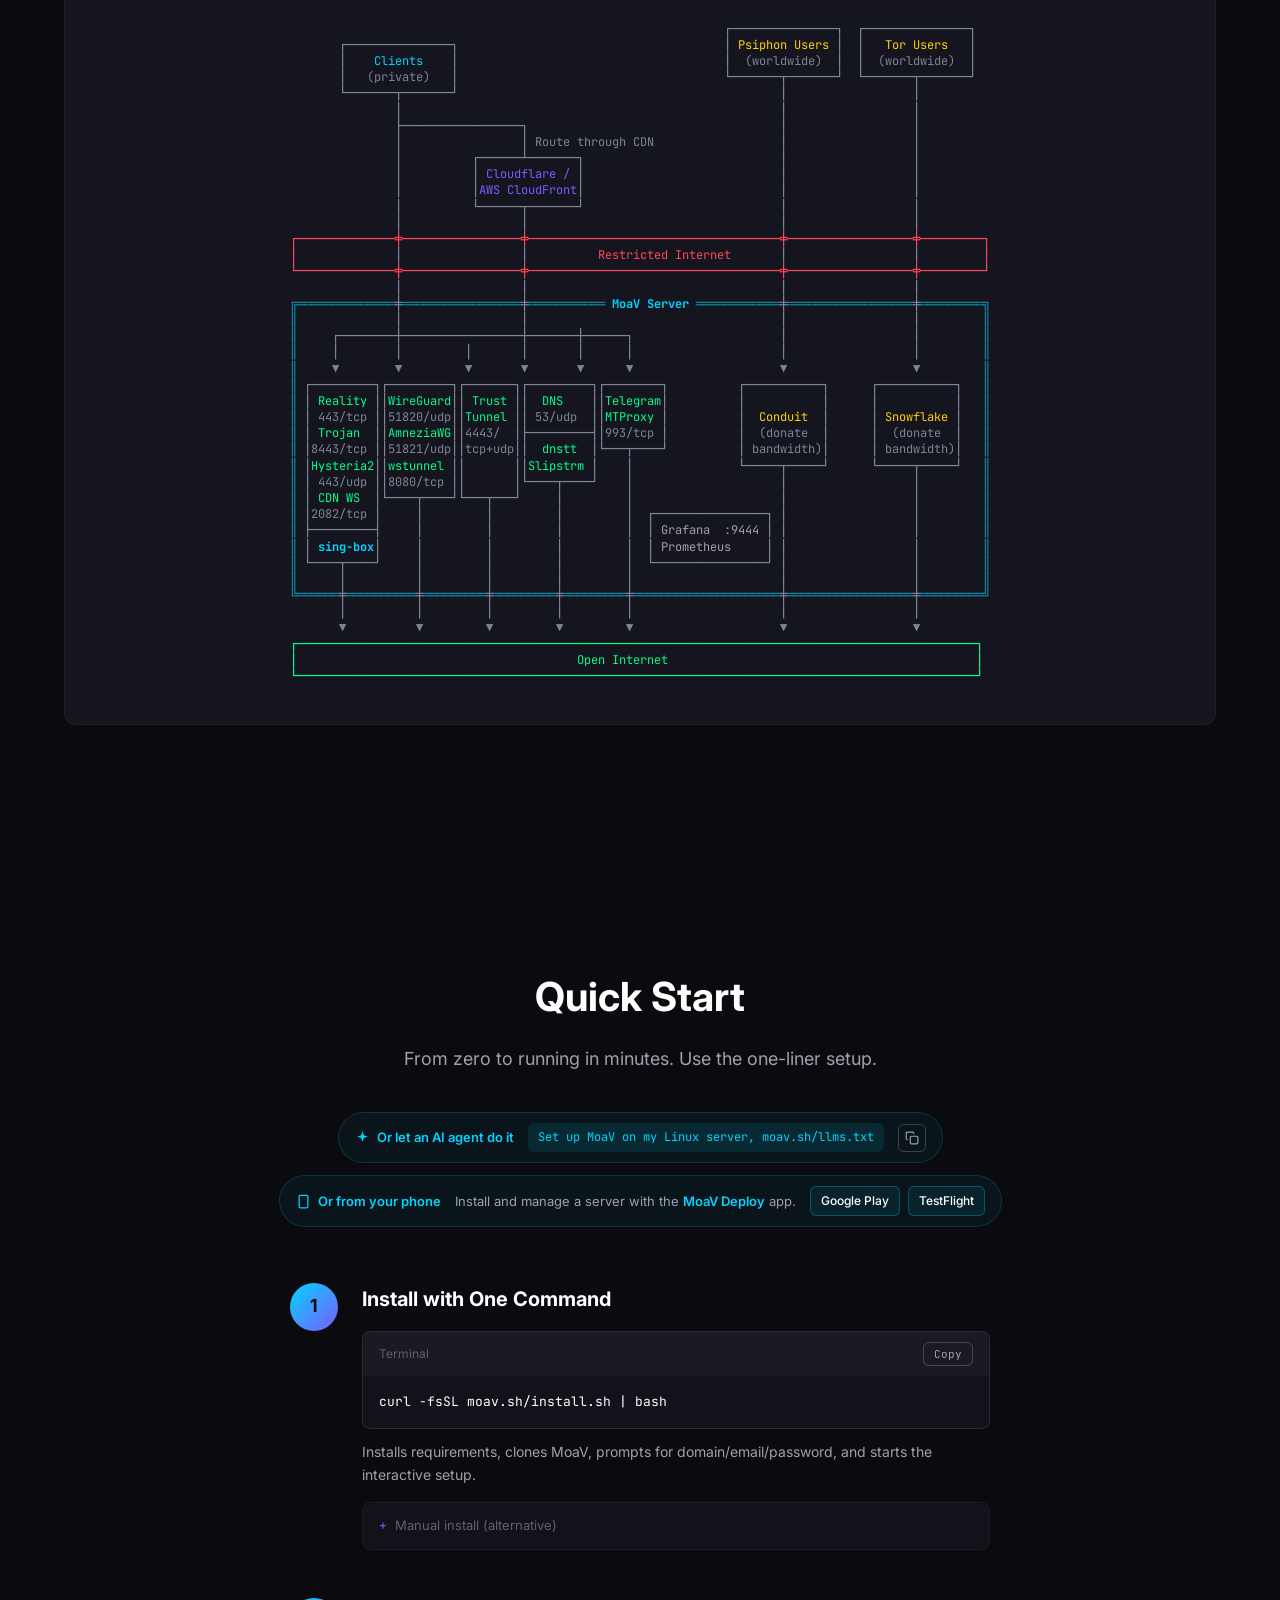
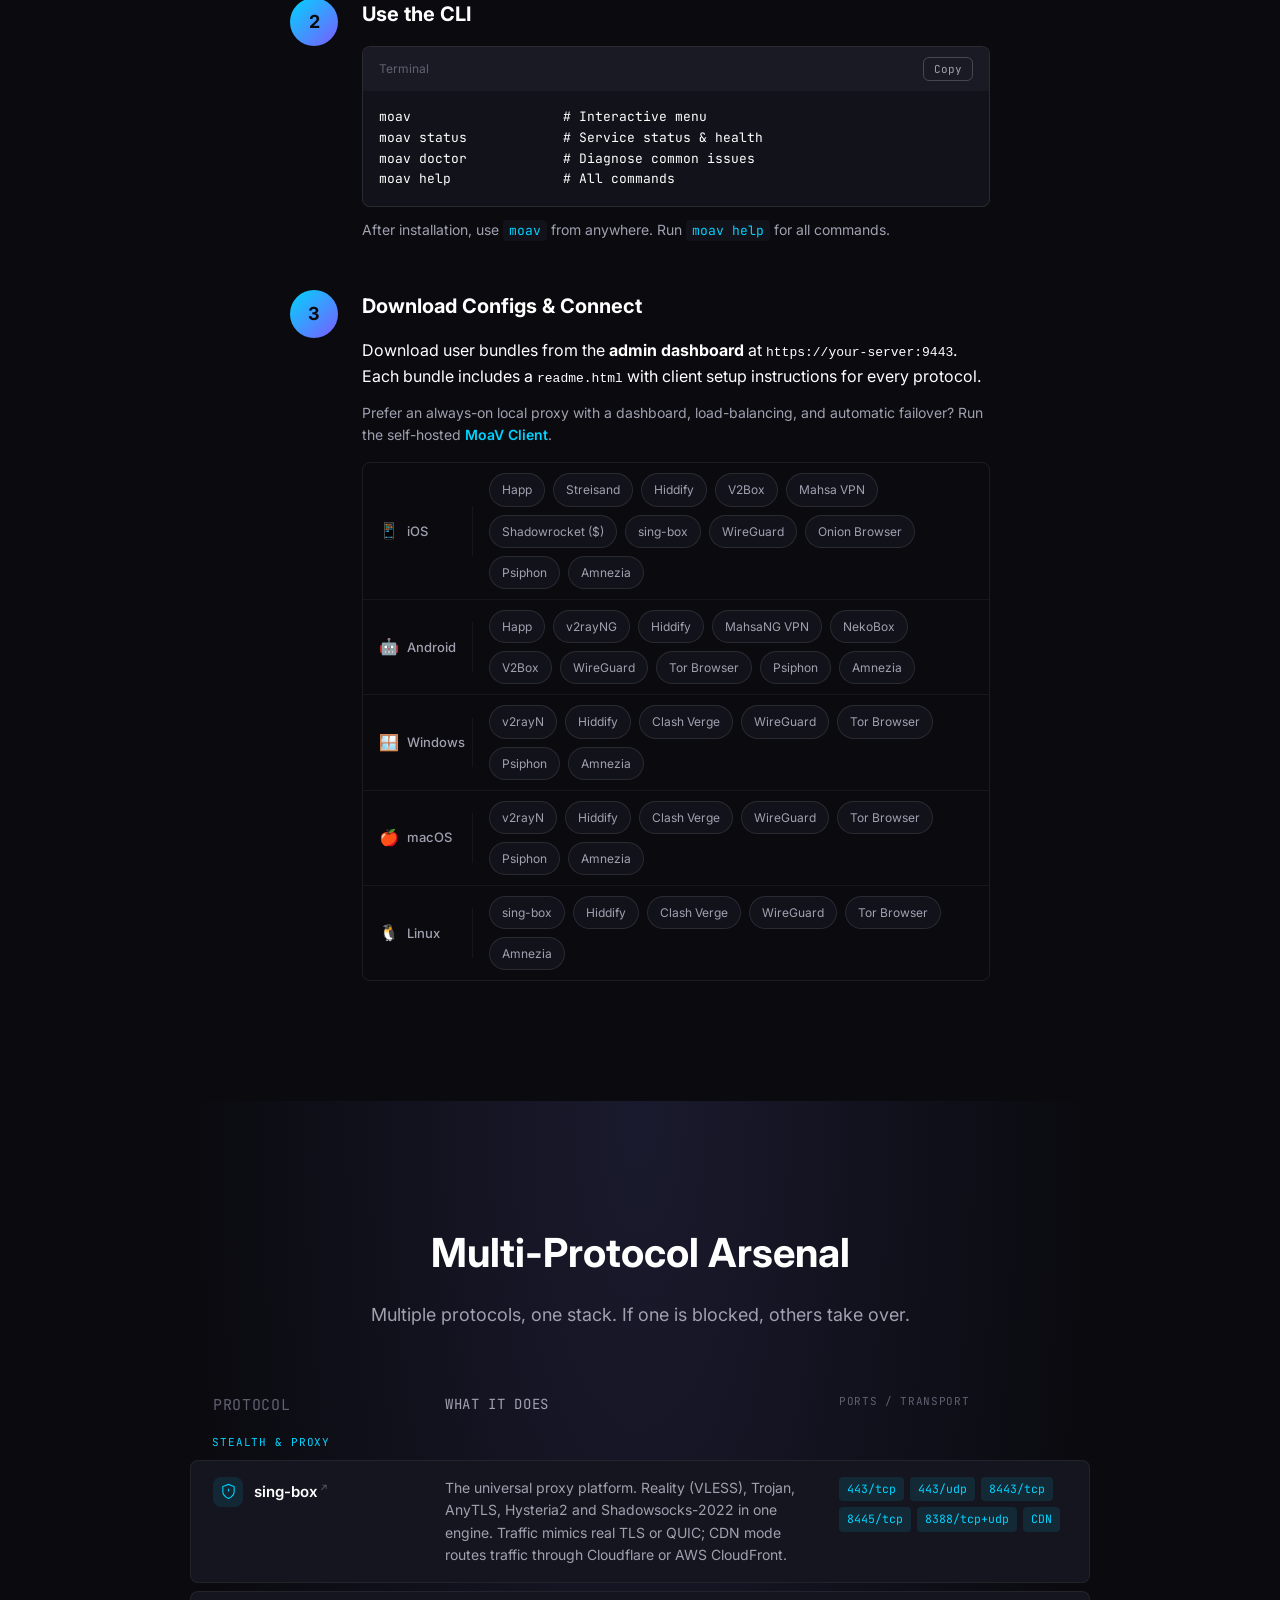
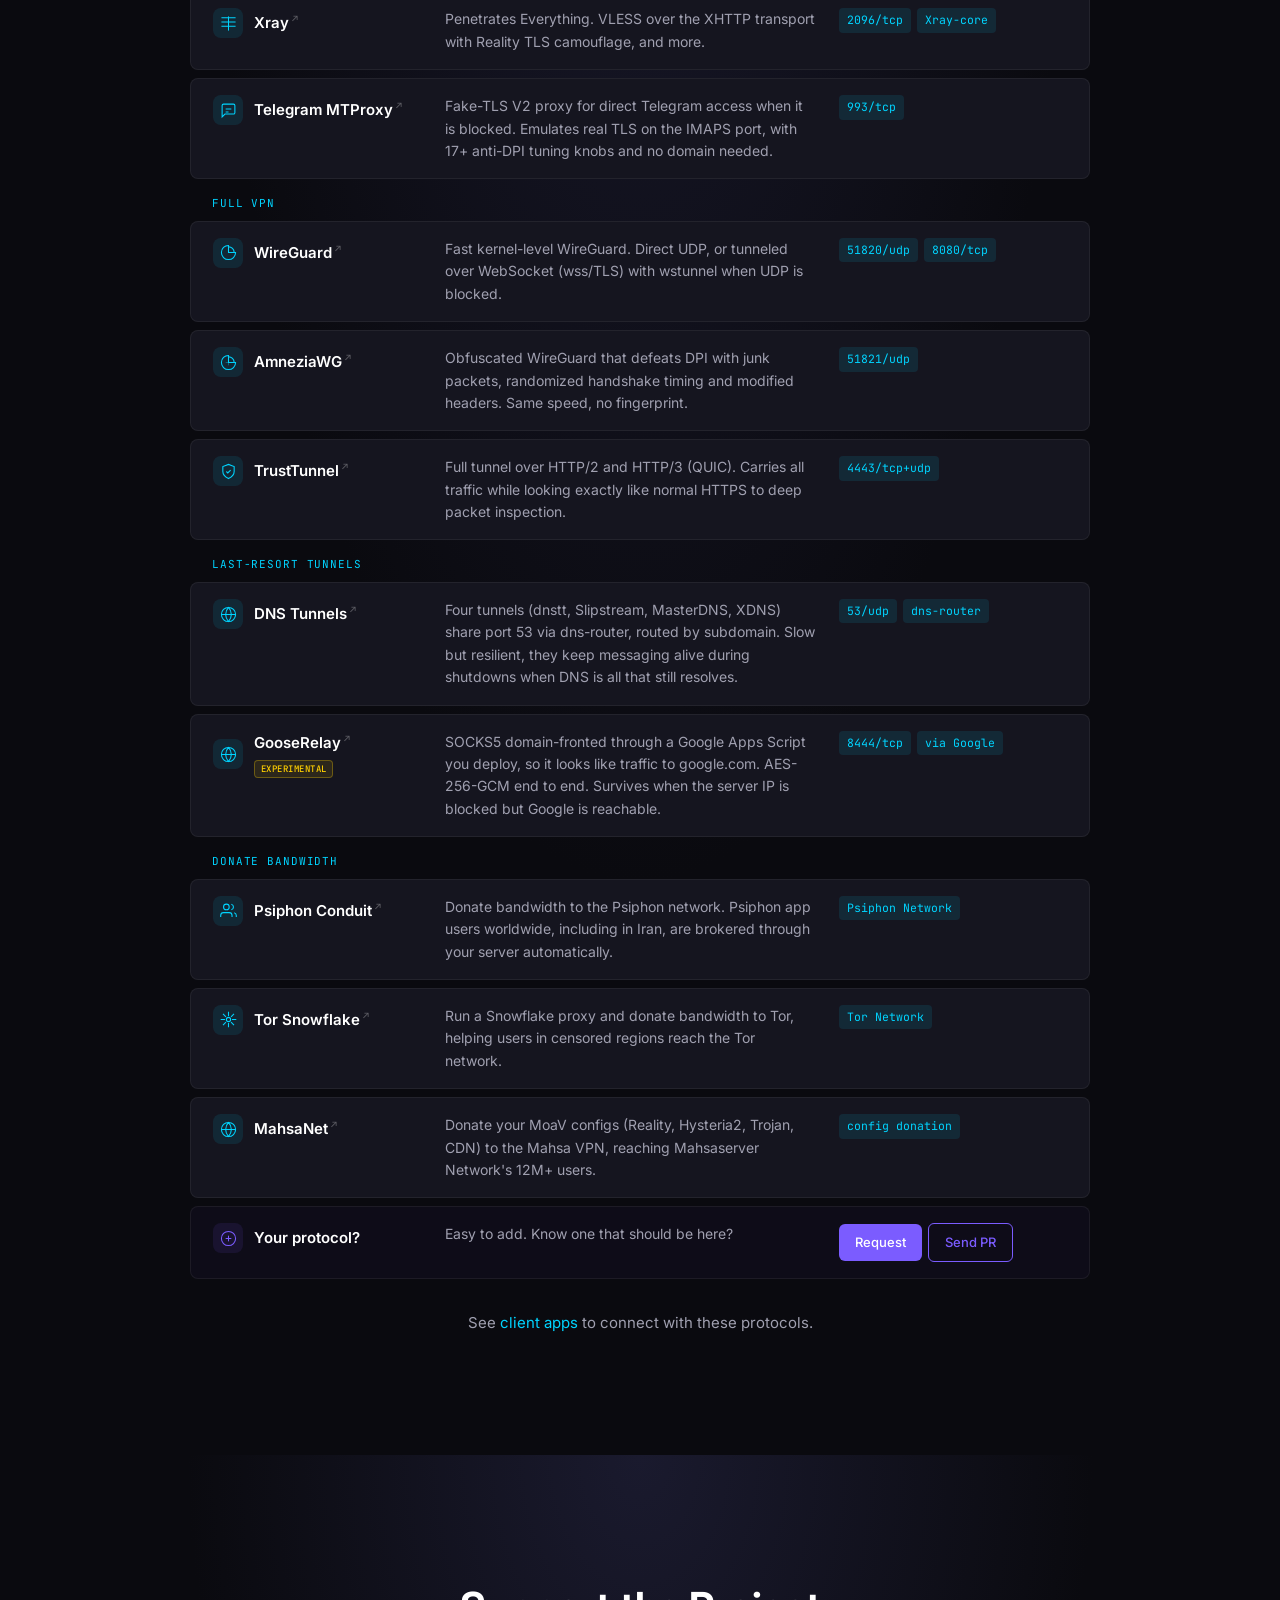
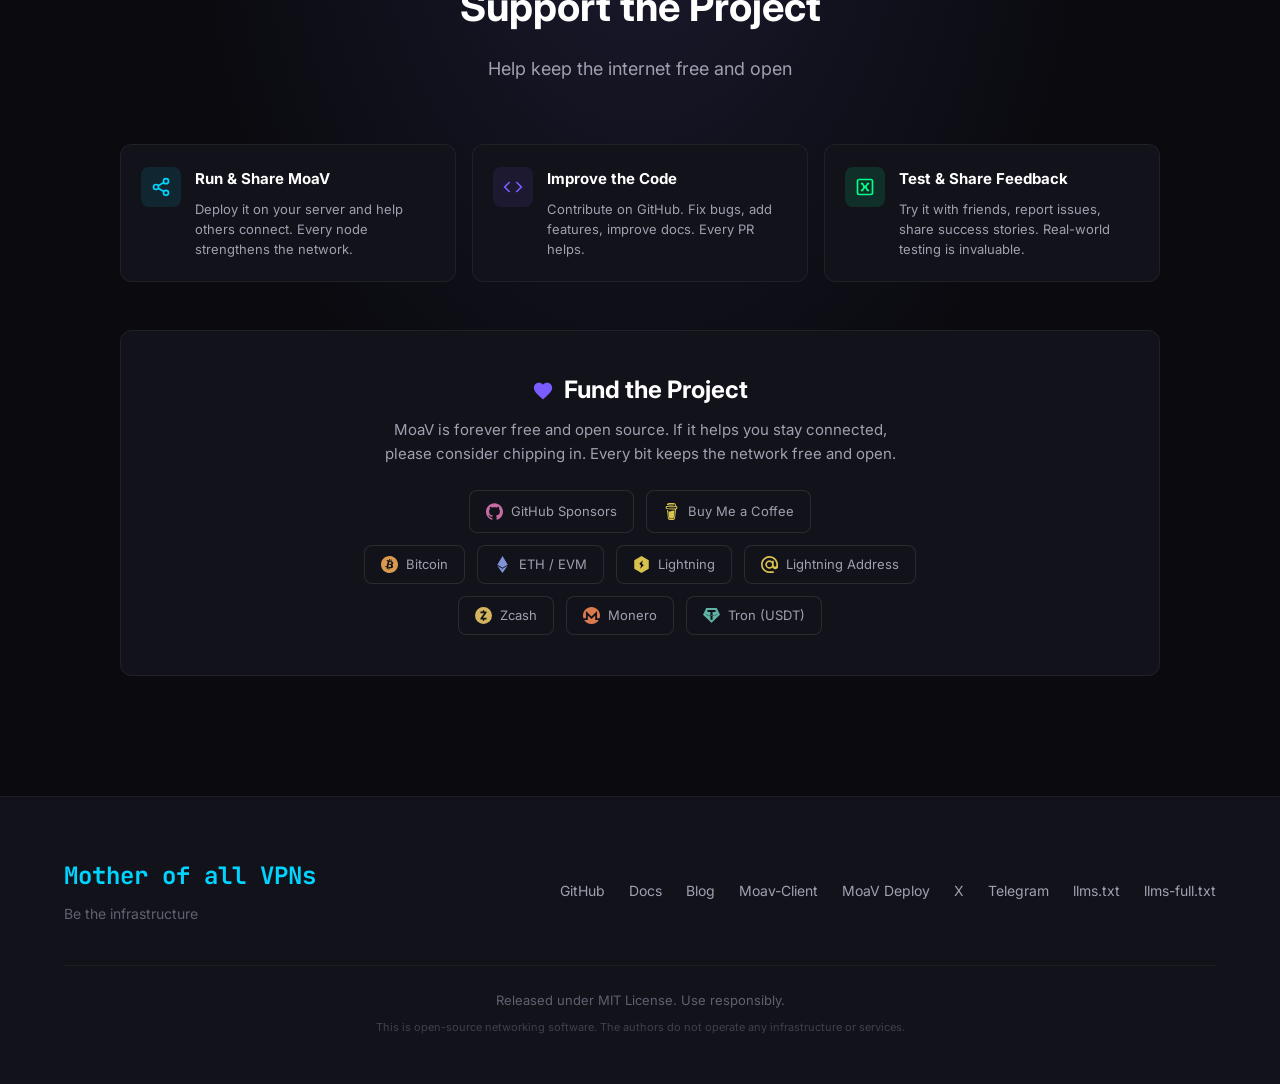
==== commit 5a9e5282: "Add Talks & Press strip to landing page Auto-scrolling, drag/swipe-scrollable logo marquee of MoaV c" ====
--- a/site/index.html
+++ b/site/index.html
@@ -265,6 +265,39 @@
                 <div class="hero-app-links">
                     <a href="https://play.google.com/store/apps/details?id=org.motherofallvpns.moavdeploy" class="hero-app-badge" target="_blank" rel="noopener">Google Play <span class="hero-app-beta">beta</span></a>
                     <a href="https://testflight.apple.com/join/7S972Bwk" class="hero-app-badge" target="_blank" rel="noopener">TestFlight <span class="hero-app-beta">beta</span></a>
+                </div>
+            </div>
+        </div>
+    </section>
+
+    <!-- Talks & Press marquee -->
+    <!--
+      MoaV talks + media mentions. Each item stacks: logo, name, month-year, city.
+      Auto-scrolls and is also draggable/swipeable by the user (see script.js).
+      Seamless loop = the item set is duplicated (2nd .press-set is aria-hidden);
+      keep both lists identical. Logos in assets/press/ ; data-tile = baked bg.
+    -->
+    <section class="press" id="press" aria-label="MoaV talks and press">
+        <div class="container">
+            <p class="press-eyebrow">Talks &amp; Press</p>
+            <div class="press-marquee">
+                <div class="press-track">
+                    <div class="press-set">
+                        <a class="press-item" href="https://www.youtube.com/watch?v=p1bklAl3-BQ" target="_blank" rel="noopener" aria-label="Devcon — Rage Coding the Mother of All VPNs"><img class="press-logo" src="assets/press/devcon.svg" alt="Devcon" loading="lazy"><span class="press-name">Devcon</span><span class="press-meta">Nov 2026</span><span class="press-meta">Mumbai</span></a>
+                        <a class="press-item" href="https://www.youtube.com/watch?v=uYygWN1MZDE" target="_blank" rel="noopener" aria-label="DappCon — Rage-coding the Mother of All VPNs"><img class="press-logo" data-tile src="assets/press/dappcon.png" alt="DappCon" loading="lazy"><span class="press-name">DappCon</span><span class="press-meta">Jun 2026</span><span class="press-meta">Berlin</span></a>
+                        <a class="press-item" href="https://congress.web3privacy.info/" target="_blank" rel="noopener" aria-label="Web3Privacy Congress — The First 9 Months"><img class="press-logo" data-tile src="assets/press/ecc3.png" alt="Ethereum Cypherpunk Congress" loading="lazy"><span class="press-name">Web3Privacy Congress</span><span class="press-meta">Nov 2026</span><span class="press-meta">Mumbai</span></a>
+                        <a class="press-item" href="https://web3privacy.info/events/s26ber" target="_blank" rel="noopener" aria-label="Neo-Cypherpunk Summit Berlin — MoaV"><img class="press-logo" src="assets/press/neocypherpunk.svg" alt="Neo-Cypherpunk Summit" loading="lazy"><span class="press-name">Neo-Cypherpunk Summit</span><span class="press-meta">Jun 2026</span><span class="press-meta">Berlin</span></a>
+                        <a class="press-item" href="https://wiki.digitalrights.community/index.php?title=2026_Global_Gathering_Programming" target="_blank" rel="noopener" aria-label="Global Gathering 2026 — MoaV"><img class="press-logo" src="assets/press/global-gathering.png" alt="Global Gathering" loading="lazy"><span class="press-name">Global Gathering</span><span class="press-meta">Sep 2026</span><span class="press-meta">Estoril</span></a>
+                        <a class="press-item" data-type="press" href="https://hakifedha.org/docs/tools/privacy-security/anti-censorship/moav" target="_blank" rel="noopener" aria-label="HakiFedha — MoaV in the anti-censorship toolkit"><img class="press-logo" src="assets/press/hakifedha.png" alt="HakiFedha" loading="lazy"><span class="press-name">HakiFedha</span><span class="press-meta">2026</span><span class="press-meta">Media</span></a>
+                    </div>
+                    <div class="press-set" aria-hidden="true">
+                        <a class="press-item" href="https://www.youtube.com/watch?v=p1bklAl3-BQ" target="_blank" rel="noopener" tabindex="-1"><img class="press-logo" src="assets/press/devcon.svg" alt="" loading="lazy"><span class="press-name">Devcon</span><span class="press-meta">Nov 2026</span><span class="press-meta">Mumbai</span></a>
+                        <a class="press-item" href="https://www.youtube.com/watch?v=uYygWN1MZDE" target="_blank" rel="noopener" tabindex="-1"><img class="press-logo" data-tile src="assets/press/dappcon.png" alt="" loading="lazy"><span class="press-name">DappCon</span><span class="press-meta">Jun 2026</span><span class="press-meta">Berlin</span></a>
+                        <a class="press-item" href="https://congress.web3privacy.info/" target="_blank" rel="noopener" tabindex="-1"><img class="press-logo" data-tile src="assets/press/ecc3.png" alt="" loading="lazy"><span class="press-name">Web3Privacy Congress</span><span class="press-meta">Nov 2026</span><span class="press-meta">Mumbai</span></a>
+                        <a class="press-item" href="https://web3privacy.info/events/s26ber" target="_blank" rel="noopener" tabindex="-1"><img class="press-logo" src="assets/press/neocypherpunk.svg" alt="" loading="lazy"><span class="press-name">Neo-Cypherpunk Summit</span><span class="press-meta">Jun 2026</span><span class="press-meta">Berlin</span></a>
+                        <a class="press-item" href="https://wiki.digitalrights.community/index.php?title=2026_Global_Gathering_Programming" target="_blank" rel="noopener" tabindex="-1"><img class="press-logo" src="assets/press/global-gathering.png" alt="" loading="lazy"><span class="press-name">Global Gathering</span><span class="press-meta">Sep 2026</span><span class="press-meta">Estoril</span></a>
+                        <a class="press-item" data-type="press" href="https://hakifedha.org/docs/tools/privacy-security/anti-censorship/moav" target="_blank" rel="noopener" tabindex="-1"><img class="press-logo" src="assets/press/hakifedha.png" alt="" loading="lazy"><span class="press-name">HakiFedha</span><span class="press-meta">2026</span><span class="press-meta">Media</span></a>
+                    </div>
                 </div>
             </div>
         </div>
--- a/site/style.css
+++ b/site/style.css
@@ -1958,3 +1958,96 @@
     .support-fab { right: 16px; bottom: 16px; height: 48px; }
     .support-fab img { width: 48px; height: 48px; padding: 10px; }
 }
+
+/* ============================================================
+   Talks & Press marquee  (#press)  — MoaV talks + media mentions
+   Stacked cards: logo, name, month-year, city. Muted at rest,
+   colorizes on hover. Auto-scrolls AND is drag/swipe scrollable
+   (script.js drives it; CSS transform animation is the no-JS
+   fallback). Seamless loop via a duplicated .press-set.
+   ============================================================ */
+.press { padding: 60px 0 10px; border-top: 1px solid rgba(255, 255, 255, 0.05); }
+.press-eyebrow {
+    text-align: center;
+    font-family: var(--font-mono);
+    font-size: 0.72rem;
+    letter-spacing: 0.2em;
+    text-transform: uppercase;
+    color: var(--text-muted);
+    margin-bottom: 30px;
+}
+.press-marquee {
+    position: relative;
+    overflow-x: auto;
+    overflow-y: hidden;
+    -webkit-overflow-scrolling: touch;
+    overscroll-behavior-x: contain;
+    cursor: grab;
+    scrollbar-width: none;             /* Firefox */
+    -ms-overflow-style: none;          /* old Edge */
+    -webkit-mask-image: linear-gradient(90deg, transparent, #000 6%, #000 94%, transparent);
+    mask-image: linear-gradient(90deg, transparent, #000 6%, #000 94%, transparent);
+}
+.press-marquee::-webkit-scrollbar { display: none; }   /* WebKit */
+.press-marquee:active { cursor: grabbing; }
+.press-marquee.dragging .press-item { pointer-events: none; }   /* don't fire a link mid-drag */
+.press-track { display: flex; width: max-content; animation: press-scroll 52s linear infinite; }
+.press-track.js-scroll { animation: none; }            /* JS takes over the motion */
+.press-set { display: flex; align-items: flex-start; gap: 60px; padding-left: 60px; }
+.press-marquee:hover .press-track { animation-play-state: paused; }
+
+.press-item {
+    display: inline-flex;
+    flex-direction: column;
+    align-items: center;
+    gap: 9px;
+    text-decoration: none;
+    text-align: center;
+    width: 150px;
+}
+.press-logo {
+    height: 48px;
+    width: auto;
+    max-width: 140px;
+    object-fit: contain;
+    display: block;
+    opacity: 0.5;
+    filter: grayscale(1) brightness(1.6);
+    transition: opacity var(--transition), filter var(--transition);
+    pointer-events: none;   /* let drags land on the <a>, not the image */
+}
+.press-logo[data-tile] { border-radius: 9px; }
+.press-name {
+    font-family: var(--font-sans);
+    font-weight: 600;
+    font-size: 0.95rem;
+    line-height: 1.2;
+    letter-spacing: 0.01em;
+    color: var(--text-secondary);
+    transition: color var(--transition);
+}
+.press-meta {
+    font-family: var(--font-mono);
+    font-size: 0.68rem;
+    line-height: 1.3;
+    letter-spacing: 0.05em;
+    text-transform: uppercase;
+    color: var(--text-muted);
+}
+.press-item:hover .press-logo,
+.press-item:focus-visible .press-logo { opacity: 1; filter: none; }
+.press-item:hover .press-name,
+.press-item:focus-visible .press-name { color: var(--text-primary); }
+
+@keyframes press-scroll { from { transform: translateX(0); } to { transform: translateX(-50%); } }
+@media (prefers-reduced-motion: reduce) {
+    .press-track { animation: none; width: auto; flex-wrap: wrap; justify-content: center; }
+    .press-marquee { -webkit-mask-image: none; mask-image: none; overflow-x: hidden; cursor: default; }
+    .press-set[aria-hidden="true"] { display: none; }
+    .press-set { padding-left: 0; gap: 36px 40px; flex-wrap: wrap; justify-content: center; }
+}
+@media (max-width: 768px) {
+    .press-item { width: 128px; }
+    .press-logo { height: 40px; }
+    .press-name { font-size: 0.88rem; }
+}
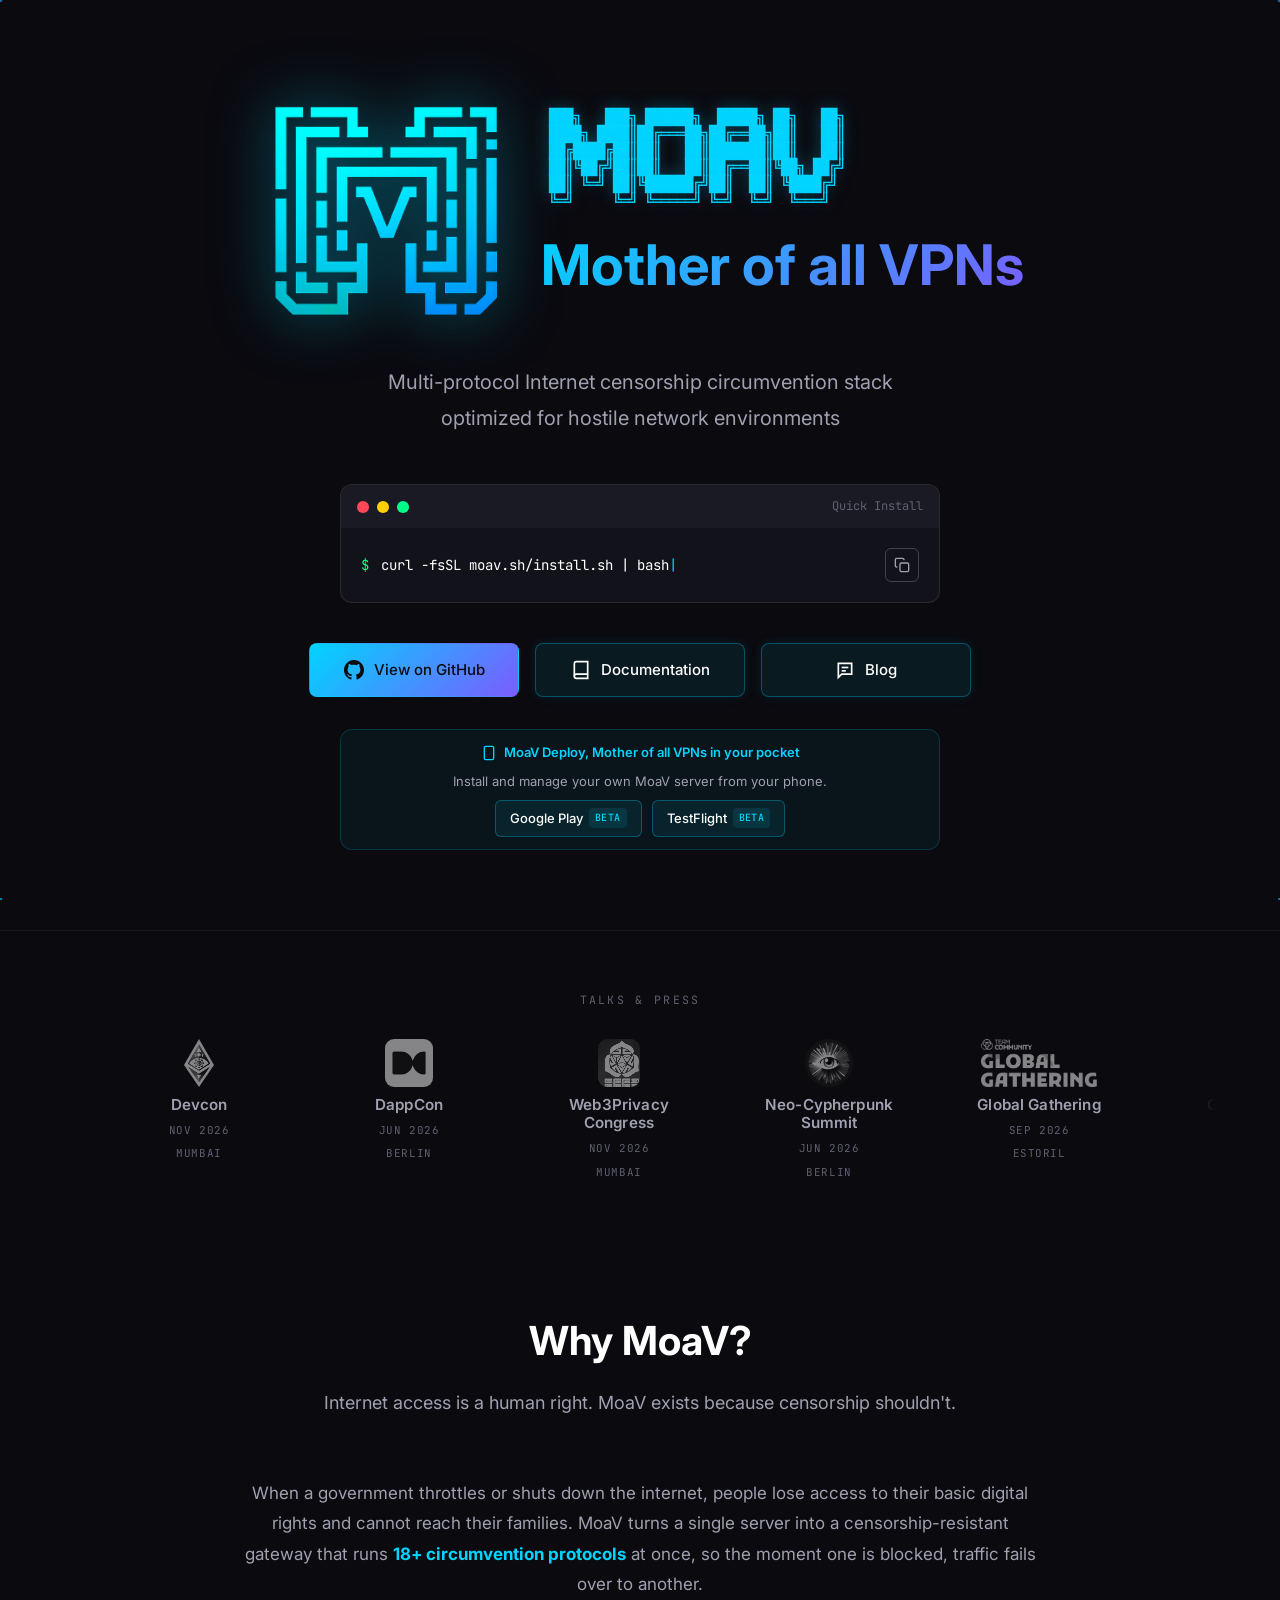
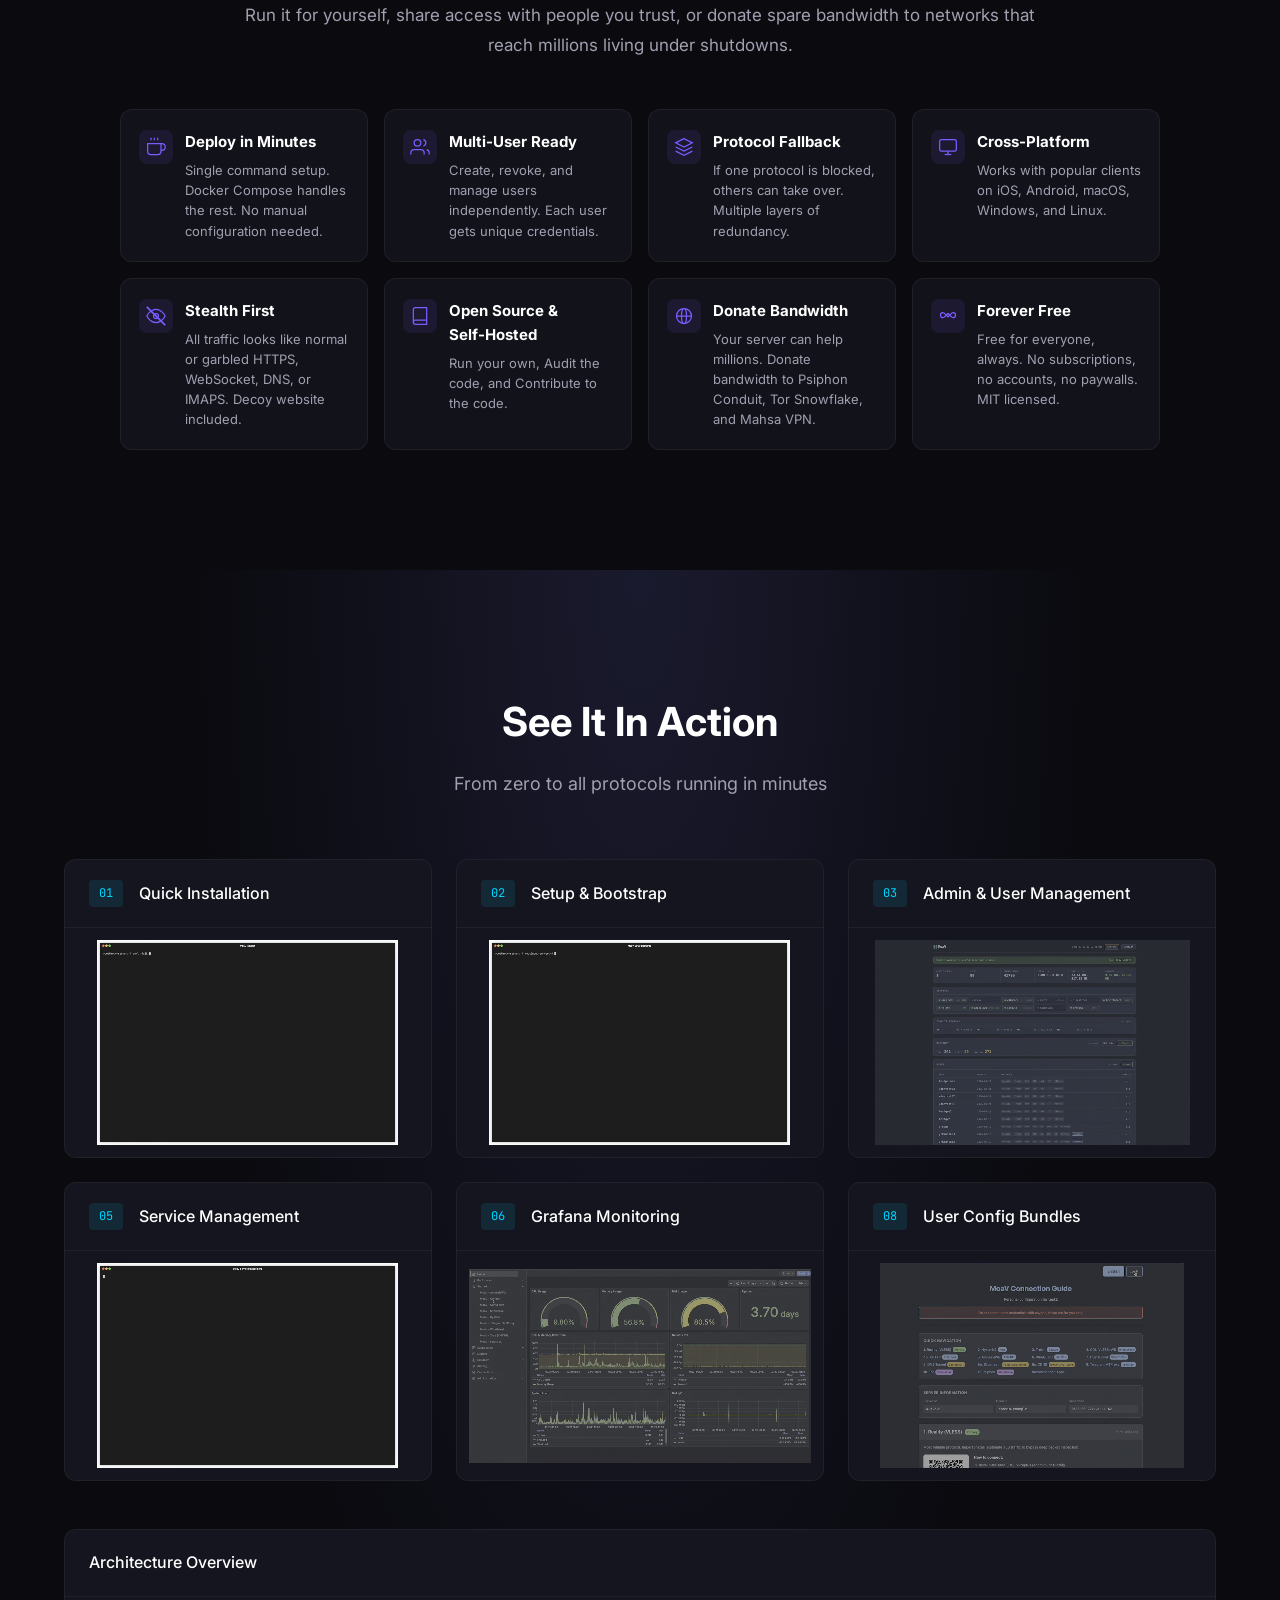
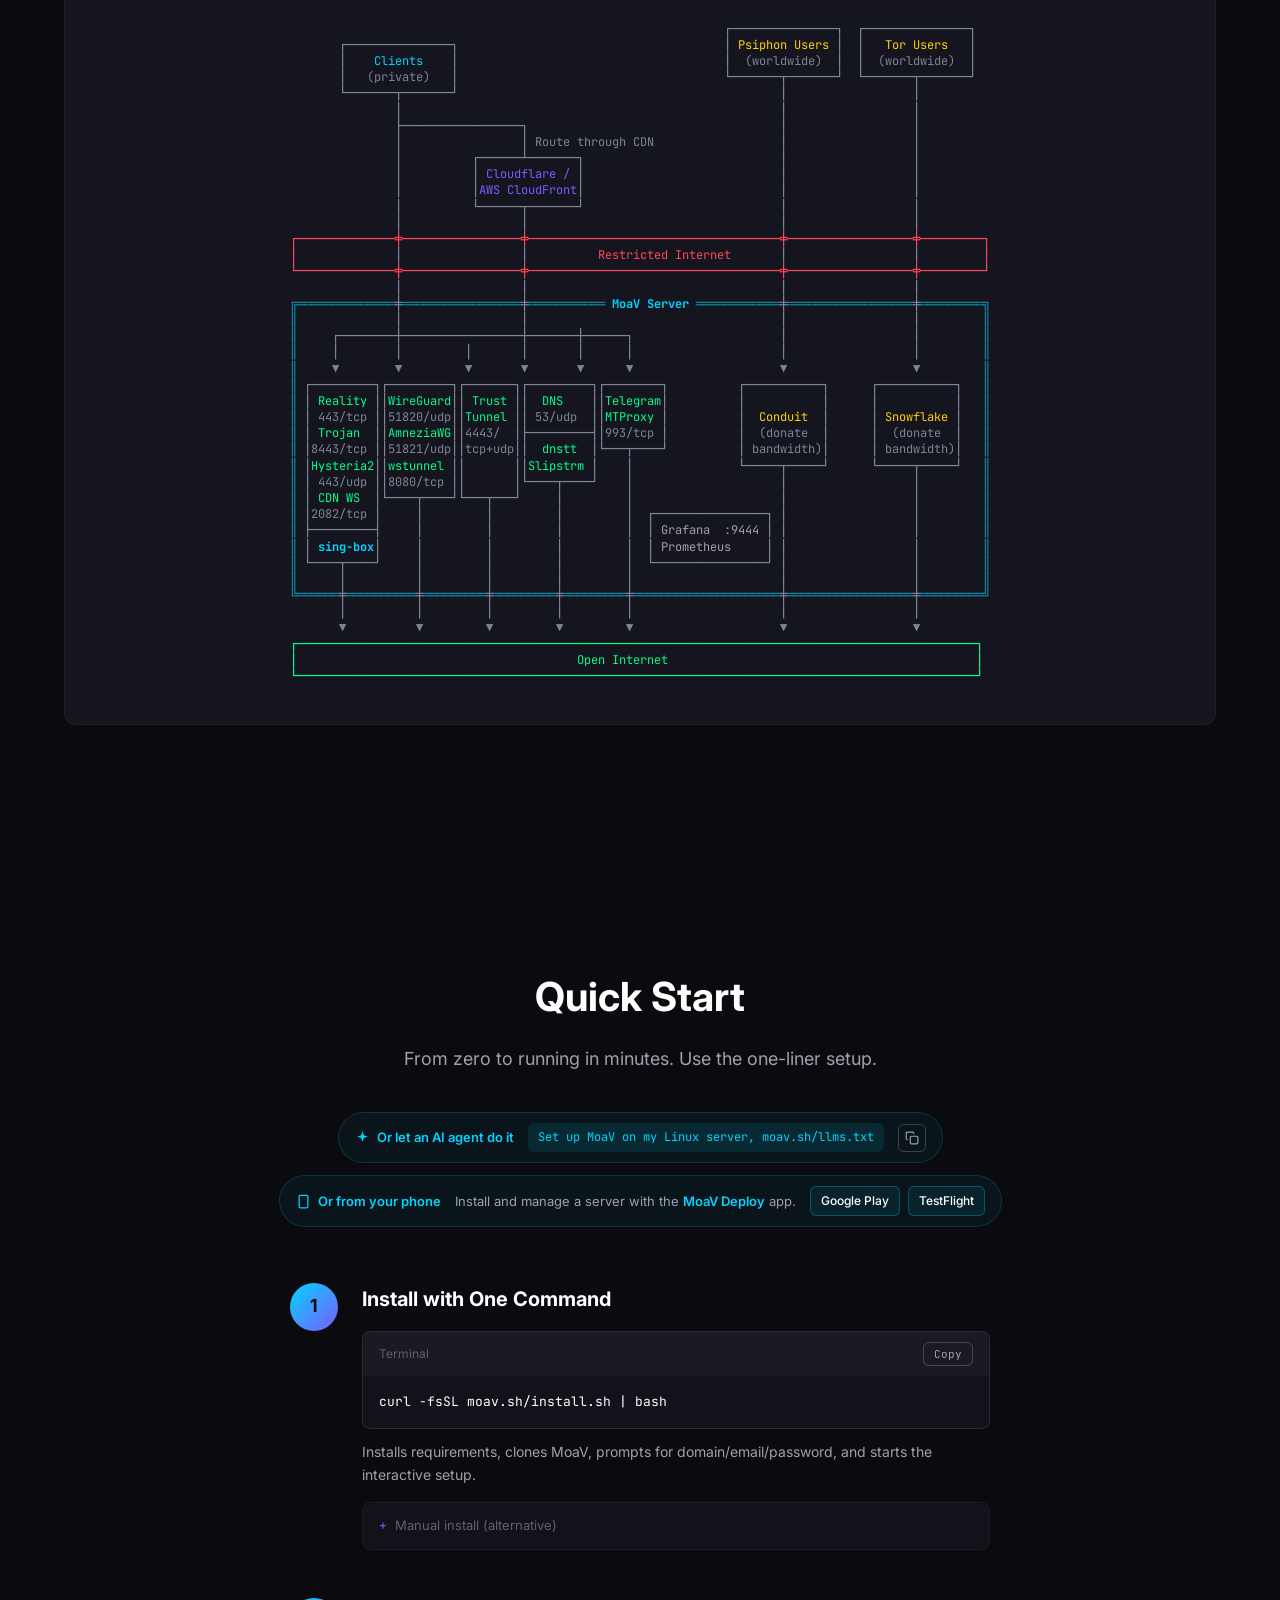
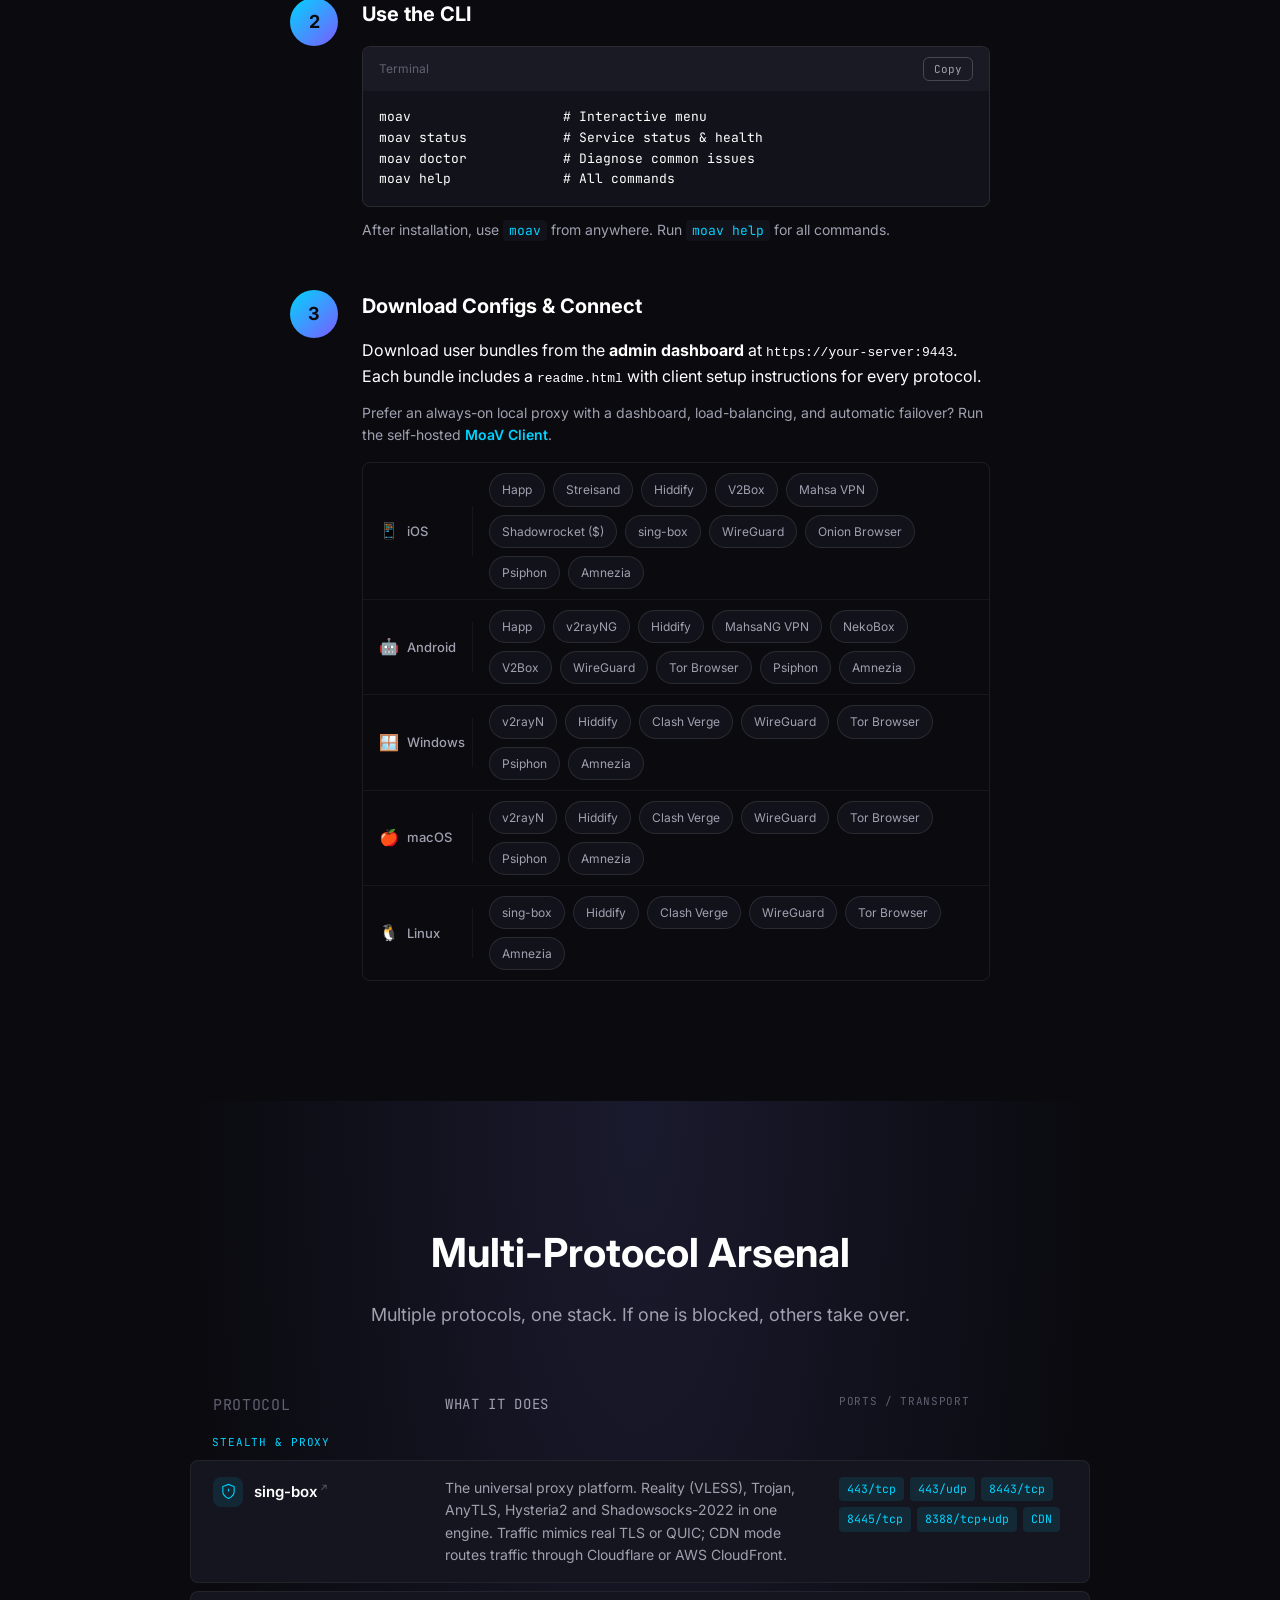
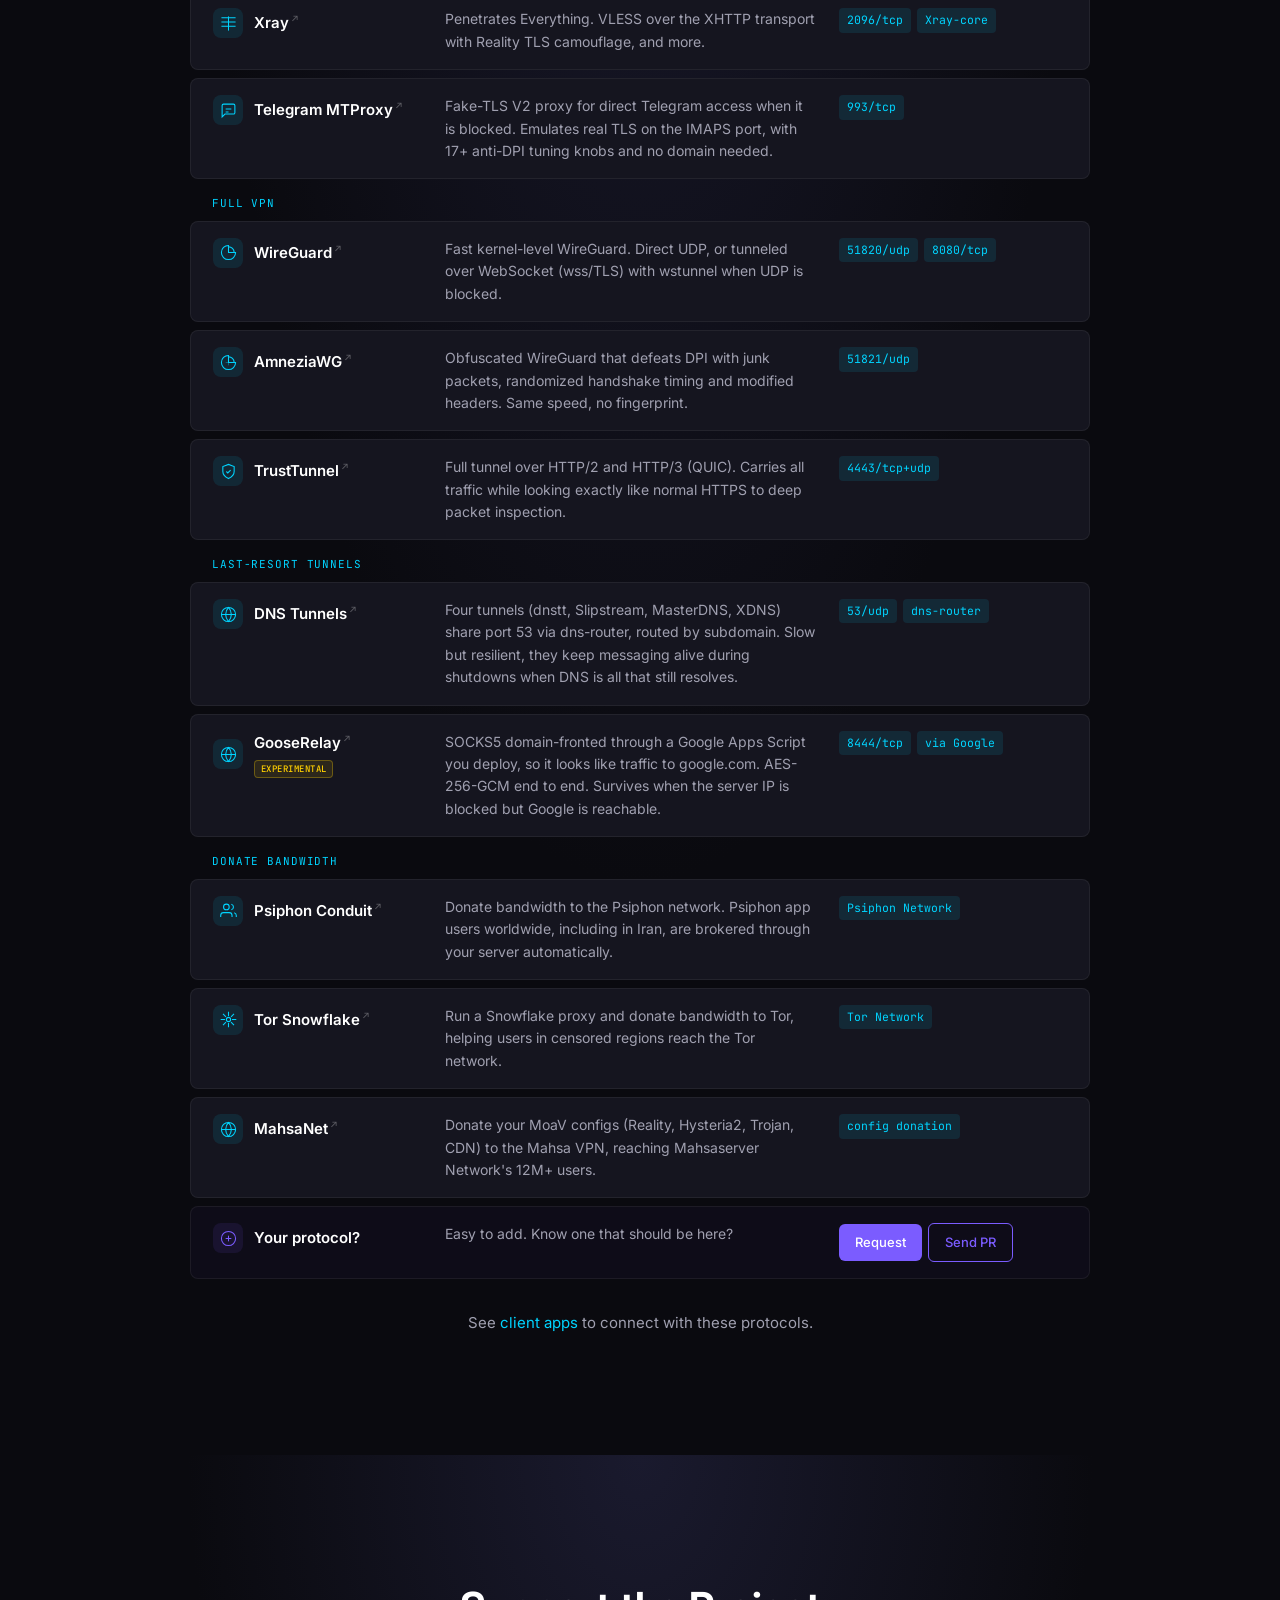
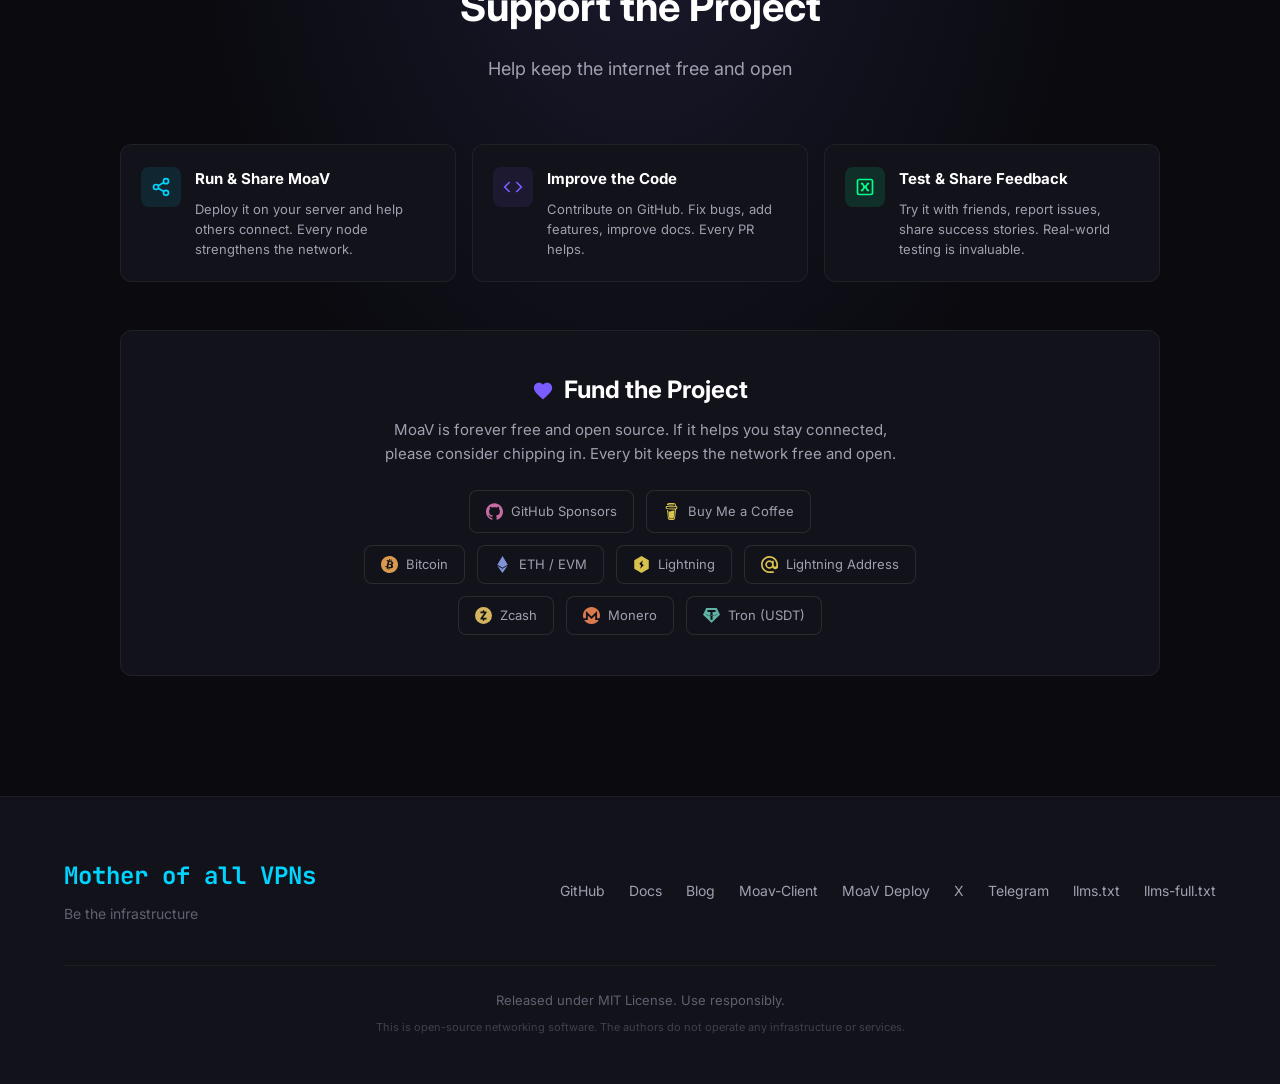
==== commit d058ba0d: "Add CypherTalk (Oak Security) podcast interview to the Talks & Press strip" ====
--- a/site/index.html
+++ b/site/index.html
@@ -288,6 +288,7 @@
                         <a class="press-item" href="https://congress.web3privacy.info/" target="_blank" rel="noopener" aria-label="Web3Privacy Congress — The First 9 Months"><img class="press-logo" data-tile src="assets/press/ecc3.png" alt="Ethereum Cypherpunk Congress" loading="lazy"><span class="press-name">Web3Privacy Congress</span><span class="press-meta">Nov 2026</span><span class="press-meta">Mumbai</span></a>
                         <a class="press-item" href="https://web3privacy.info/events/s26ber" target="_blank" rel="noopener" aria-label="Neo-Cypherpunk Summit Berlin — MoaV"><img class="press-logo" src="assets/press/neocypherpunk.svg" alt="Neo-Cypherpunk Summit" loading="lazy"><span class="press-name">Neo-Cypherpunk Summit</span><span class="press-meta">Jun 2026</span><span class="press-meta">Berlin</span></a>
                         <a class="press-item" href="https://wiki.digitalrights.community/index.php?title=2026_Global_Gathering_Programming" target="_blank" rel="noopener" aria-label="Global Gathering 2026 — MoaV"><img class="press-logo" src="assets/press/global-gathering.png" alt="Global Gathering" loading="lazy"><span class="press-name">Global Gathering</span><span class="press-meta">Sep 2026</span><span class="press-meta">Estoril</span></a>
+                        <a class="press-item" data-type="press" href="https://open.spotify.com/episode/2UHieGbyWh91lVYKvmbdlW" target="_blank" rel="noopener" aria-label="CypherTalk by Oak Security — MoaV interview"><img class="press-logo" data-tile src="assets/press/cyphertalk.png" alt="CypherTalk" loading="lazy"><span class="press-name">CypherTalk</span><span class="press-meta">2026</span><span class="press-meta">Podcast</span></a>
                         <a class="press-item" data-type="press" href="https://hakifedha.org/docs/tools/privacy-security/anti-censorship/moav" target="_blank" rel="noopener" aria-label="HakiFedha — MoaV in the anti-censorship toolkit"><img class="press-logo" src="assets/press/hakifedha.png" alt="HakiFedha" loading="lazy"><span class="press-name">HakiFedha</span><span class="press-meta">2026</span><span class="press-meta">Media</span></a>
                     </div>
                     <div class="press-set" aria-hidden="true">
@@ -296,6 +297,7 @@
                         <a class="press-item" href="https://congress.web3privacy.info/" target="_blank" rel="noopener" tabindex="-1"><img class="press-logo" data-tile src="assets/press/ecc3.png" alt="" loading="lazy"><span class="press-name">Web3Privacy Congress</span><span class="press-meta">Nov 2026</span><span class="press-meta">Mumbai</span></a>
                         <a class="press-item" href="https://web3privacy.info/events/s26ber" target="_blank" rel="noopener" tabindex="-1"><img class="press-logo" src="assets/press/neocypherpunk.svg" alt="" loading="lazy"><span class="press-name">Neo-Cypherpunk Summit</span><span class="press-meta">Jun 2026</span><span class="press-meta">Berlin</span></a>
                         <a class="press-item" href="https://wiki.digitalrights.community/index.php?title=2026_Global_Gathering_Programming" target="_blank" rel="noopener" tabindex="-1"><img class="press-logo" src="assets/press/global-gathering.png" alt="" loading="lazy"><span class="press-name">Global Gathering</span><span class="press-meta">Sep 2026</span><span class="press-meta">Estoril</span></a>
+                        <a class="press-item" data-type="press" href="https://open.spotify.com/episode/2UHieGbyWh91lVYKvmbdlW" target="_blank" rel="noopener" tabindex="-1"><img class="press-logo" data-tile src="assets/press/cyphertalk.png" alt="" loading="lazy"><span class="press-name">CypherTalk</span><span class="press-meta">2026</span><span class="press-meta">Podcast</span></a>
                         <a class="press-item" data-type="press" href="https://hakifedha.org/docs/tools/privacy-security/anti-censorship/moav" target="_blank" rel="noopener" tabindex="-1"><img class="press-logo" src="assets/press/hakifedha.png" alt="" loading="lazy"><span class="press-name">HakiFedha</span><span class="press-meta">2026</span><span class="press-meta">Media</span></a>
                     </div>
                 </div>
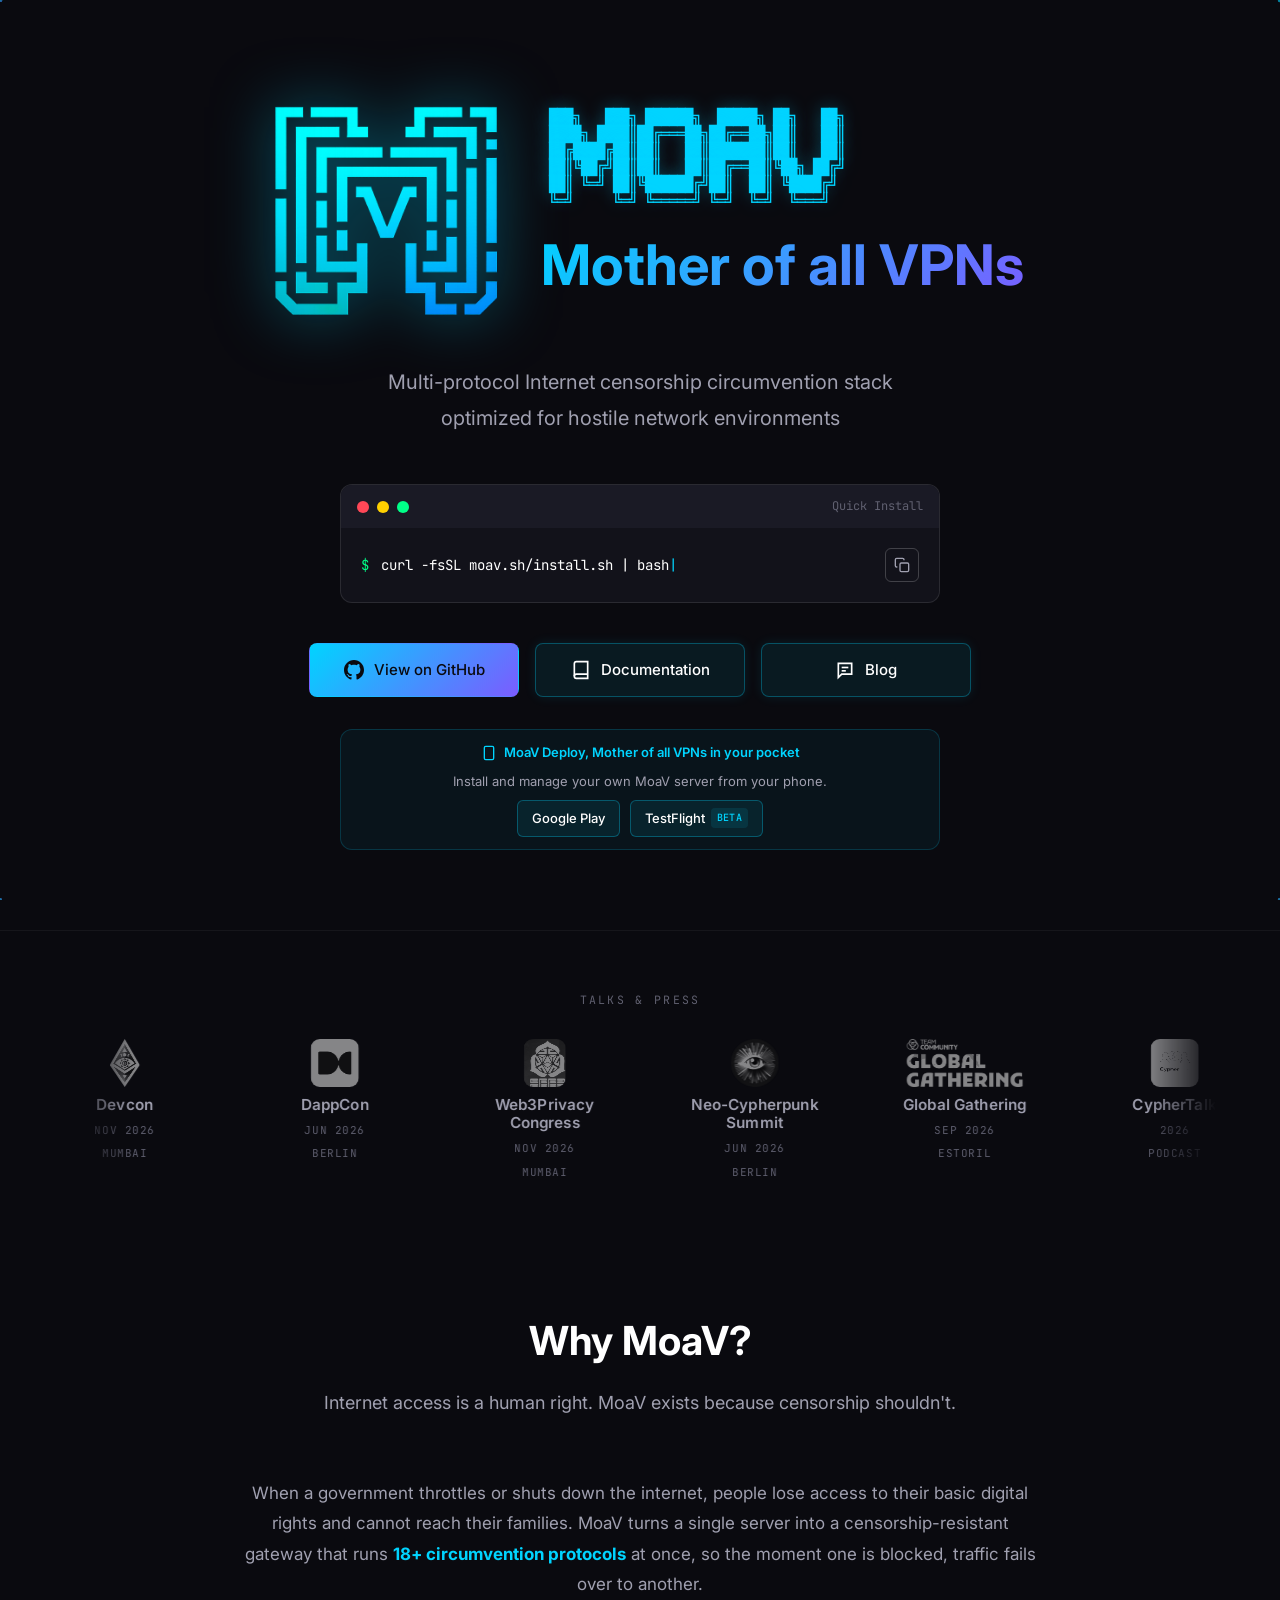
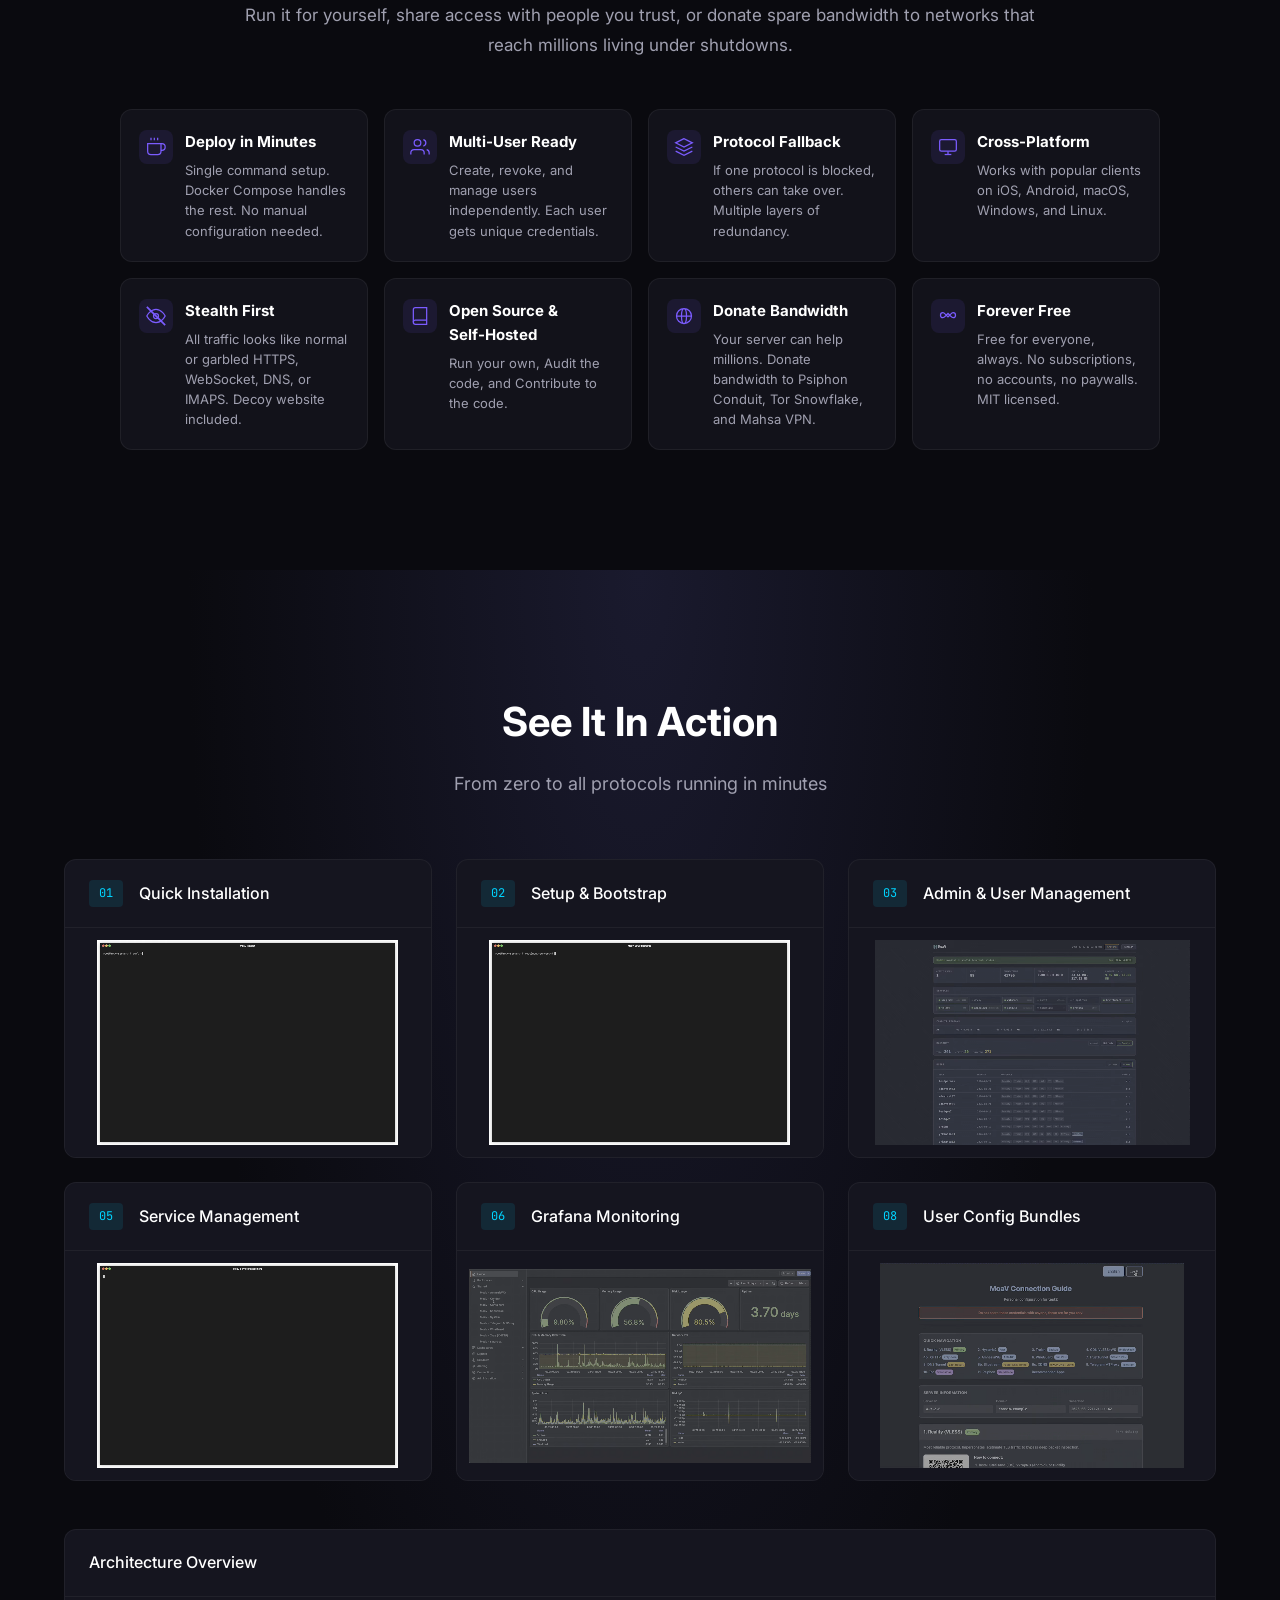
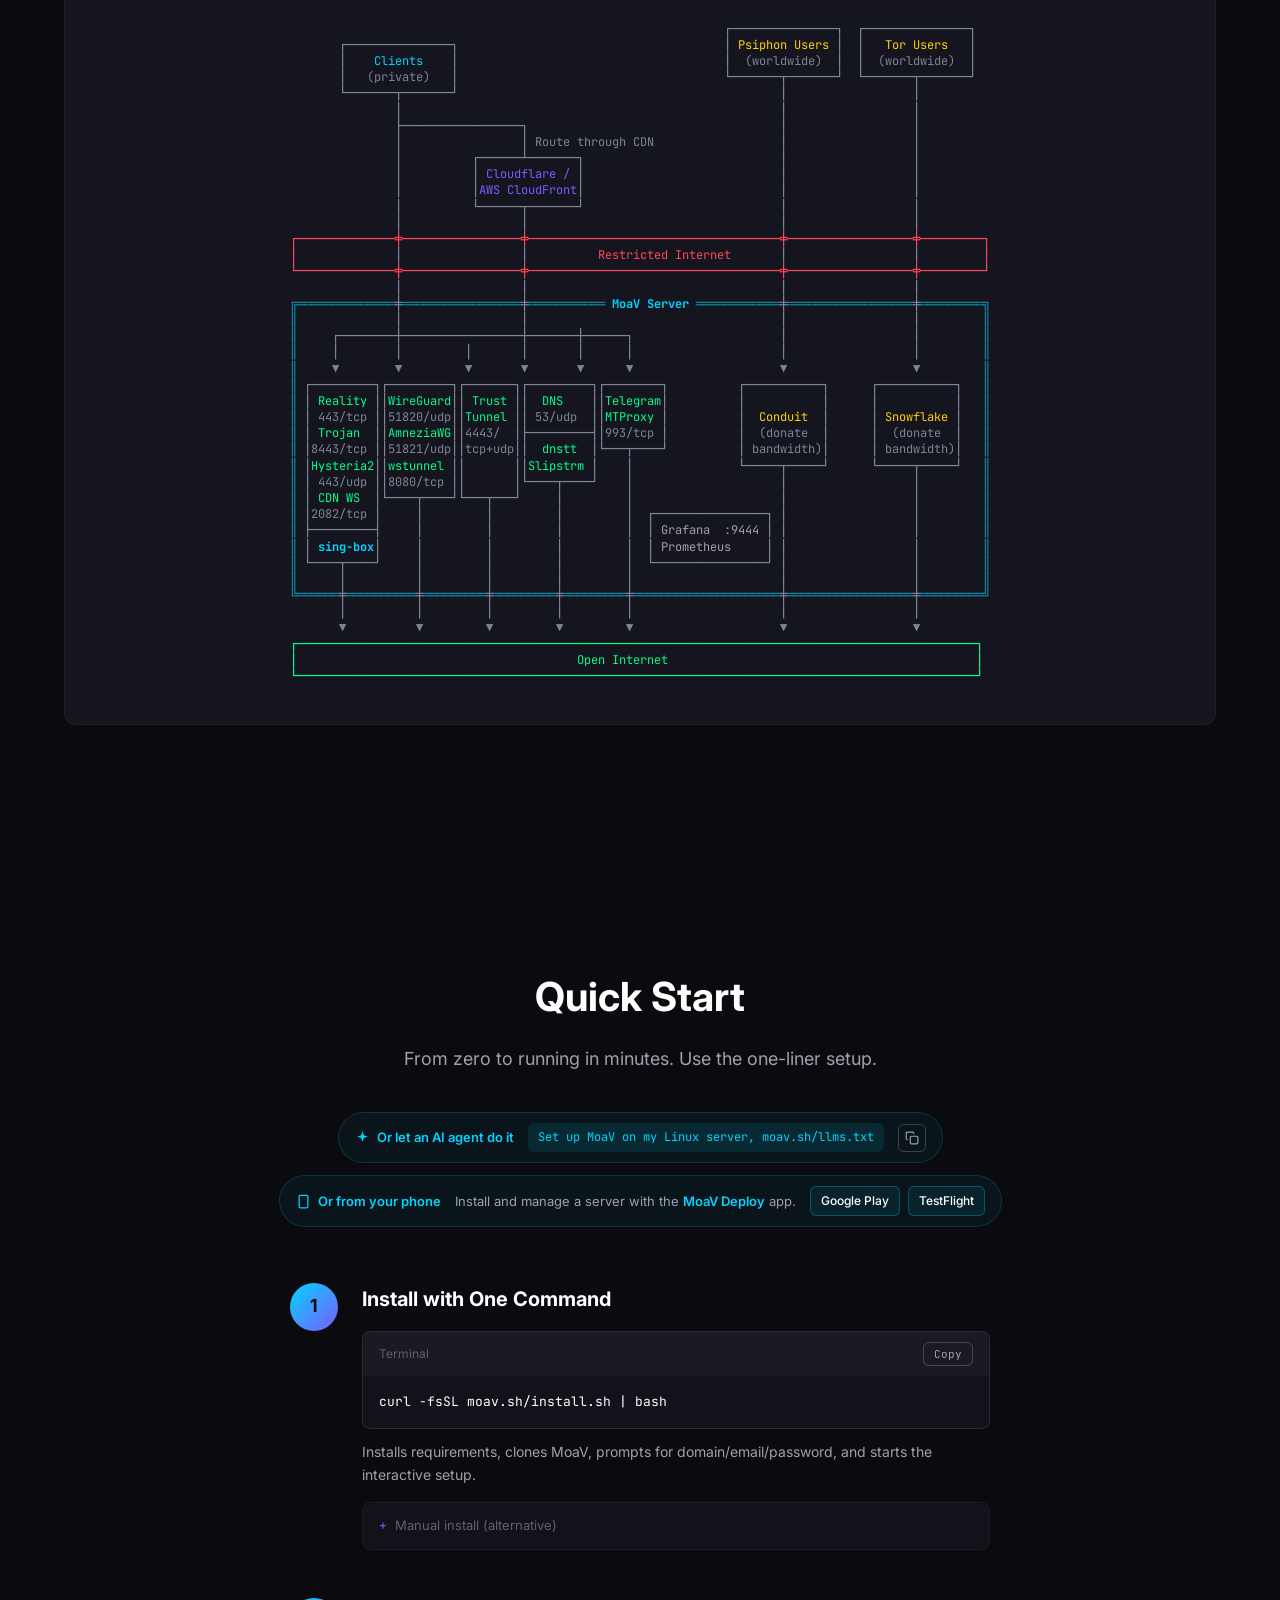
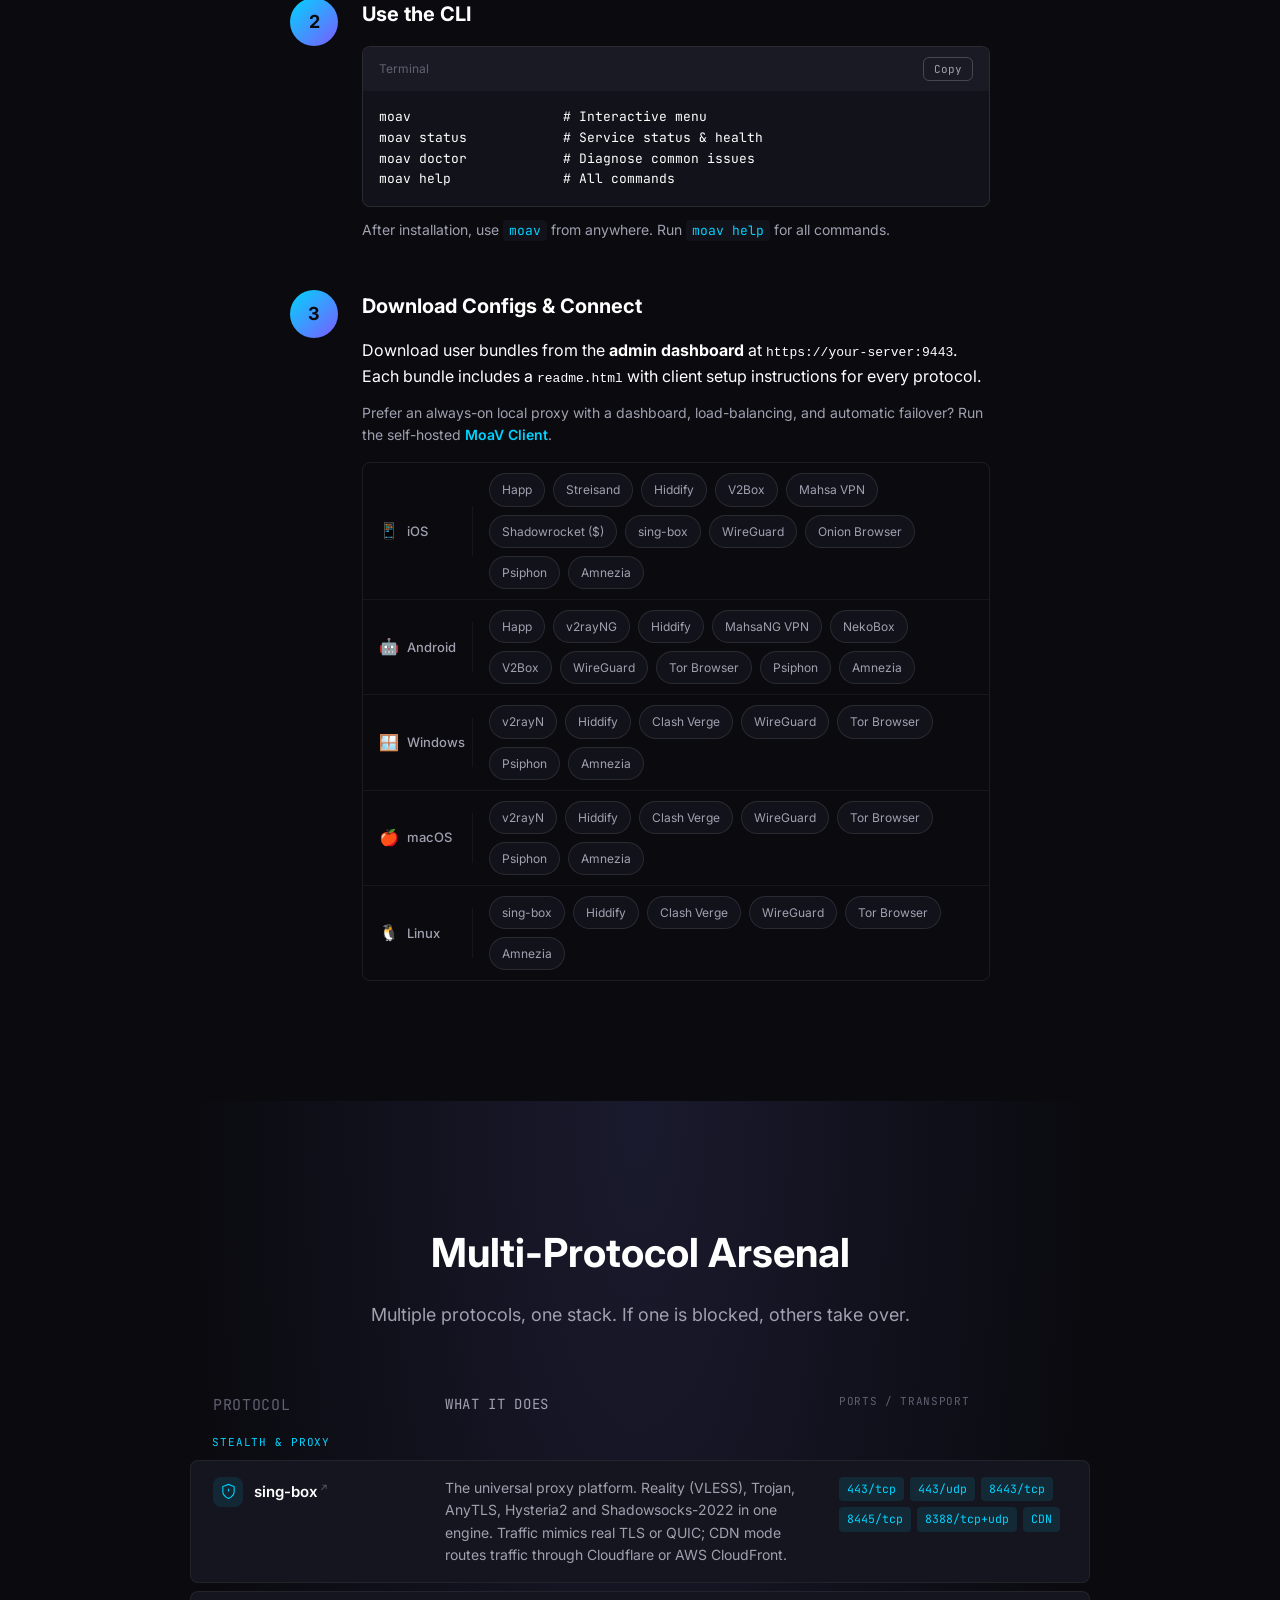
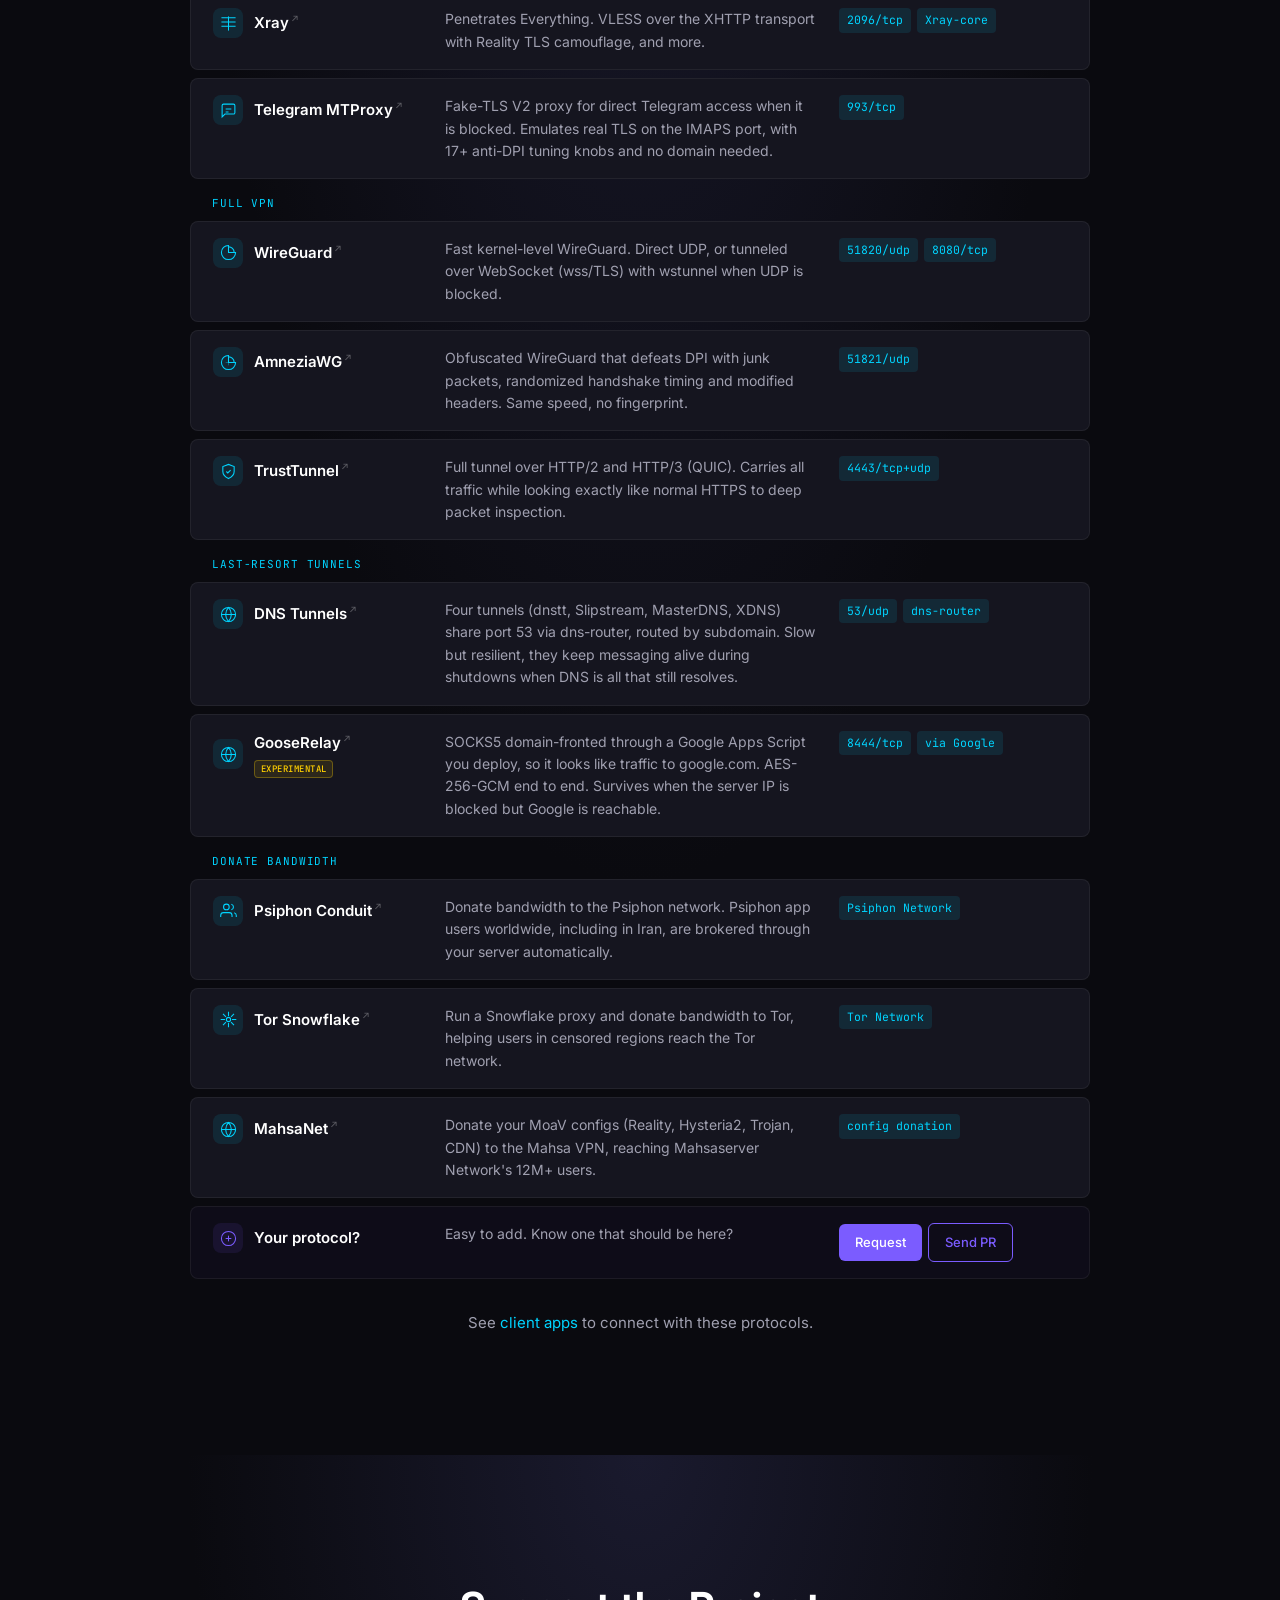
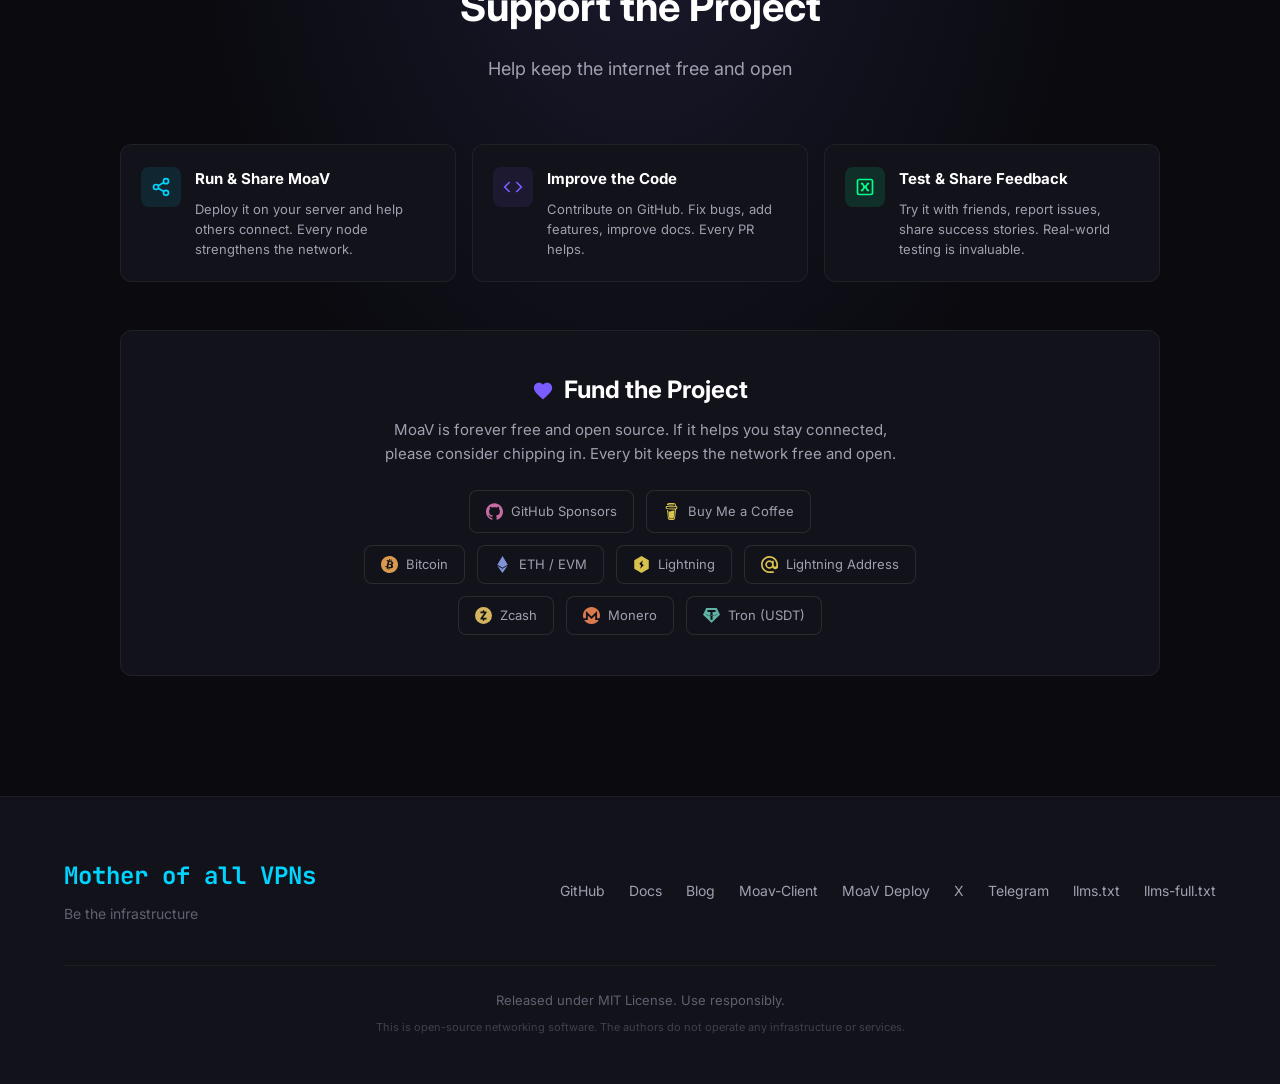
==== commit bc700c93: "Press strip: iOS-safe transform motion + consistent speed; Google Play out of beta - Strip now anima" ====
--- a/site/index.html
+++ b/site/index.html
@@ -263,7 +263,7 @@
                 </a>
                 <span class="hero-app-desc">Install and manage your own MoaV server from your phone.</span>
                 <div class="hero-app-links">
-                    <a href="https://play.google.com/store/apps/details?id=org.motherofallvpns.moavdeploy" class="hero-app-badge" target="_blank" rel="noopener">Google Play <span class="hero-app-beta">beta</span></a>
+                    <a href="https://play.google.com/store/apps/details?id=org.motherofallvpns.moavdeploy" class="hero-app-badge" target="_blank" rel="noopener">Google Play</a>
                     <a href="https://testflight.apple.com/join/7S972Bwk" class="hero-app-badge" target="_blank" rel="noopener">TestFlight <span class="hero-app-beta">beta</span></a>
                 </div>
             </div>
--- a/site/style.css
+++ b/site/style.css
@@ -1978,17 +1978,12 @@
 }
 .press-marquee {
     position: relative;
-    overflow-x: auto;
-    overflow-y: hidden;
-    -webkit-overflow-scrolling: touch;
-    overscroll-behavior-x: contain;
+    overflow: hidden;                  /* JS drives a transform; no native scroll layer (iOS-safe) */
     cursor: grab;
-    scrollbar-width: none;             /* Firefox */
-    -ms-overflow-style: none;          /* old Edge */
+    touch-action: pan-y;               /* horizontal gesture = our drag; vertical = page scroll */
     -webkit-mask-image: linear-gradient(90deg, transparent, #000 6%, #000 94%, transparent);
     mask-image: linear-gradient(90deg, transparent, #000 6%, #000 94%, transparent);
 }
-.press-marquee::-webkit-scrollbar { display: none; }   /* WebKit */
 .press-marquee:active { cursor: grabbing; }
 .press-marquee.dragging .press-item { pointer-events: none; }   /* don't fire a link mid-drag */
 .press-track { display: flex; width: max-content; animation: press-scroll 52s linear infinite; }
@@ -2041,10 +2036,10 @@
 
 @keyframes press-scroll { from { transform: translateX(0); } to { transform: translateX(-50%); } }
 @media (prefers-reduced-motion: reduce) {
-    .press-track { animation: none; width: auto; flex-wrap: wrap; justify-content: center; }
-    .press-marquee { -webkit-mask-image: none; mask-image: none; overflow-x: hidden; cursor: default; }
+    /* No auto-scroll motion, but keep a clean single-row strip the user can
+       still swipe/drag horizontally (overflow-x stays auto from the base rule). */
+    .press-track { animation: none; }
     .press-set[aria-hidden="true"] { display: none; }
-    .press-set { padding-left: 0; gap: 36px 40px; flex-wrap: wrap; justify-content: center; }
 }
 @media (max-width: 768px) {
     .press-item { width: 128px; }
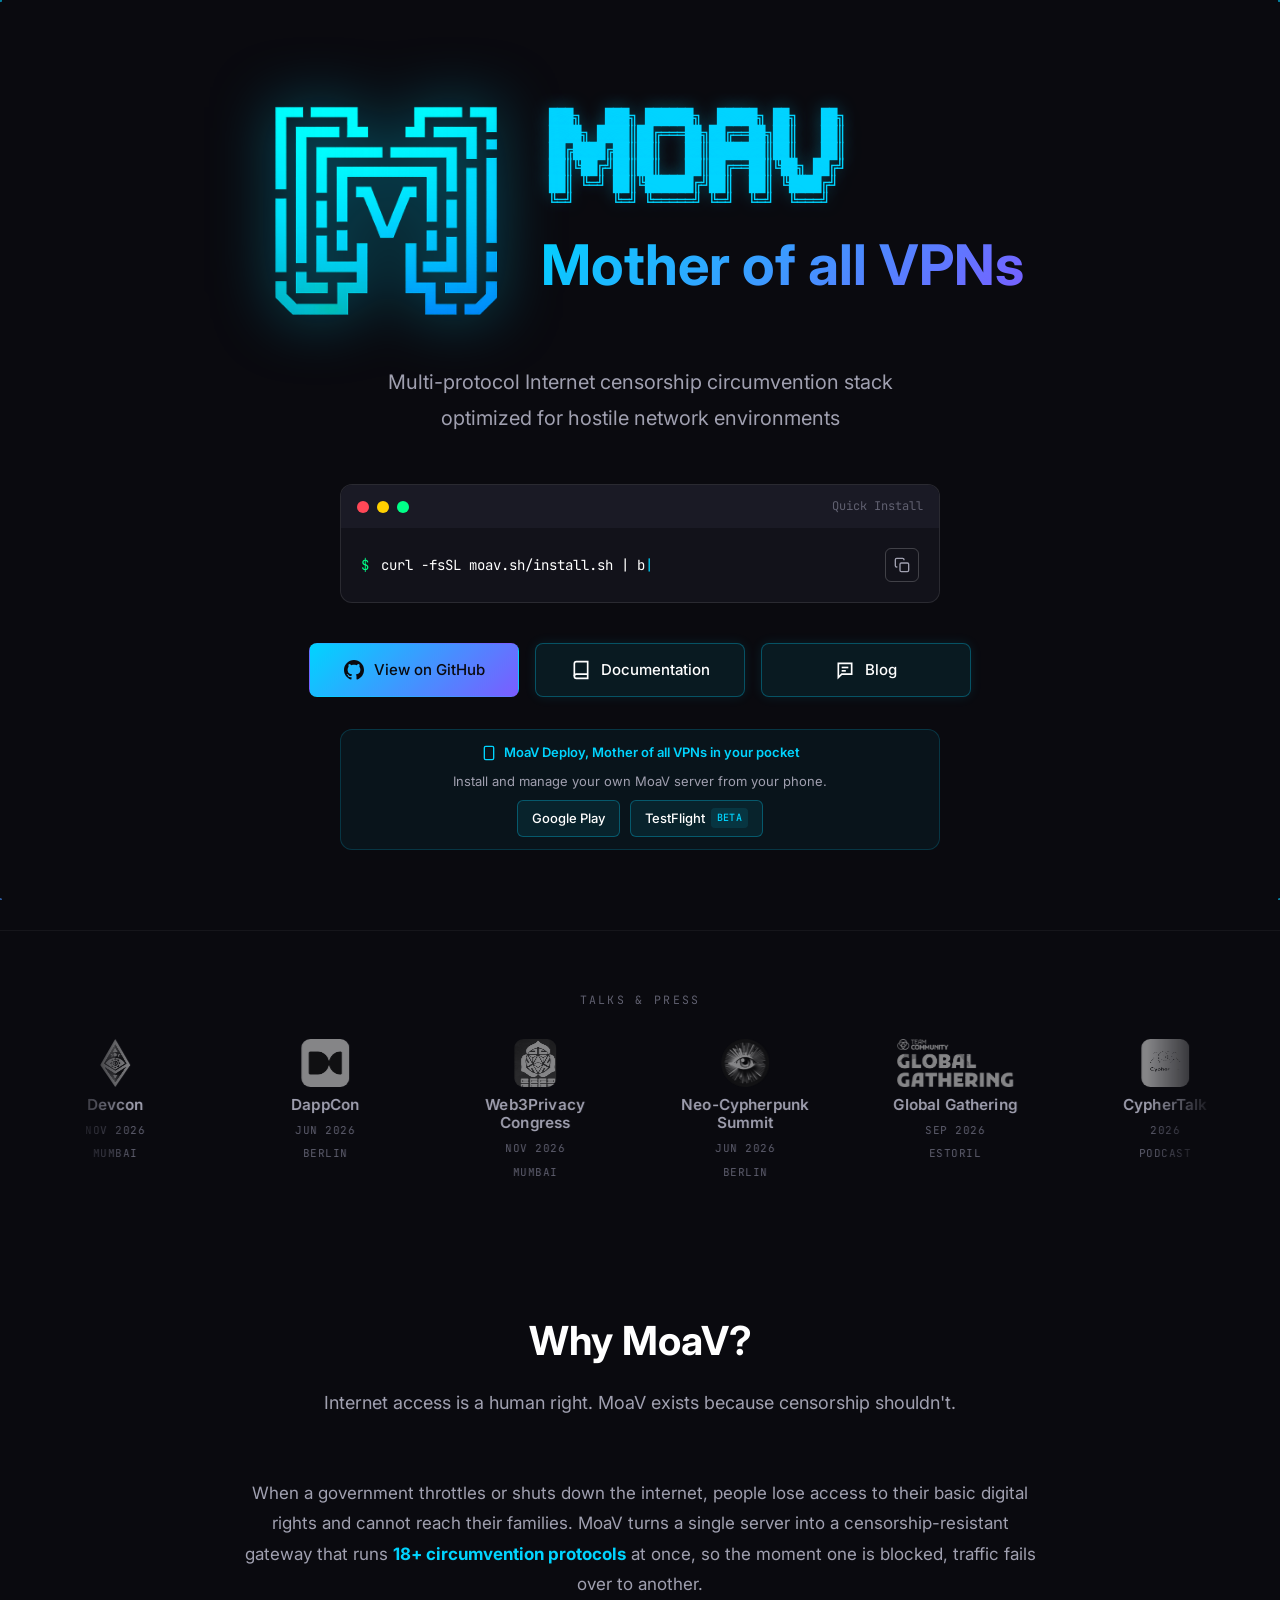
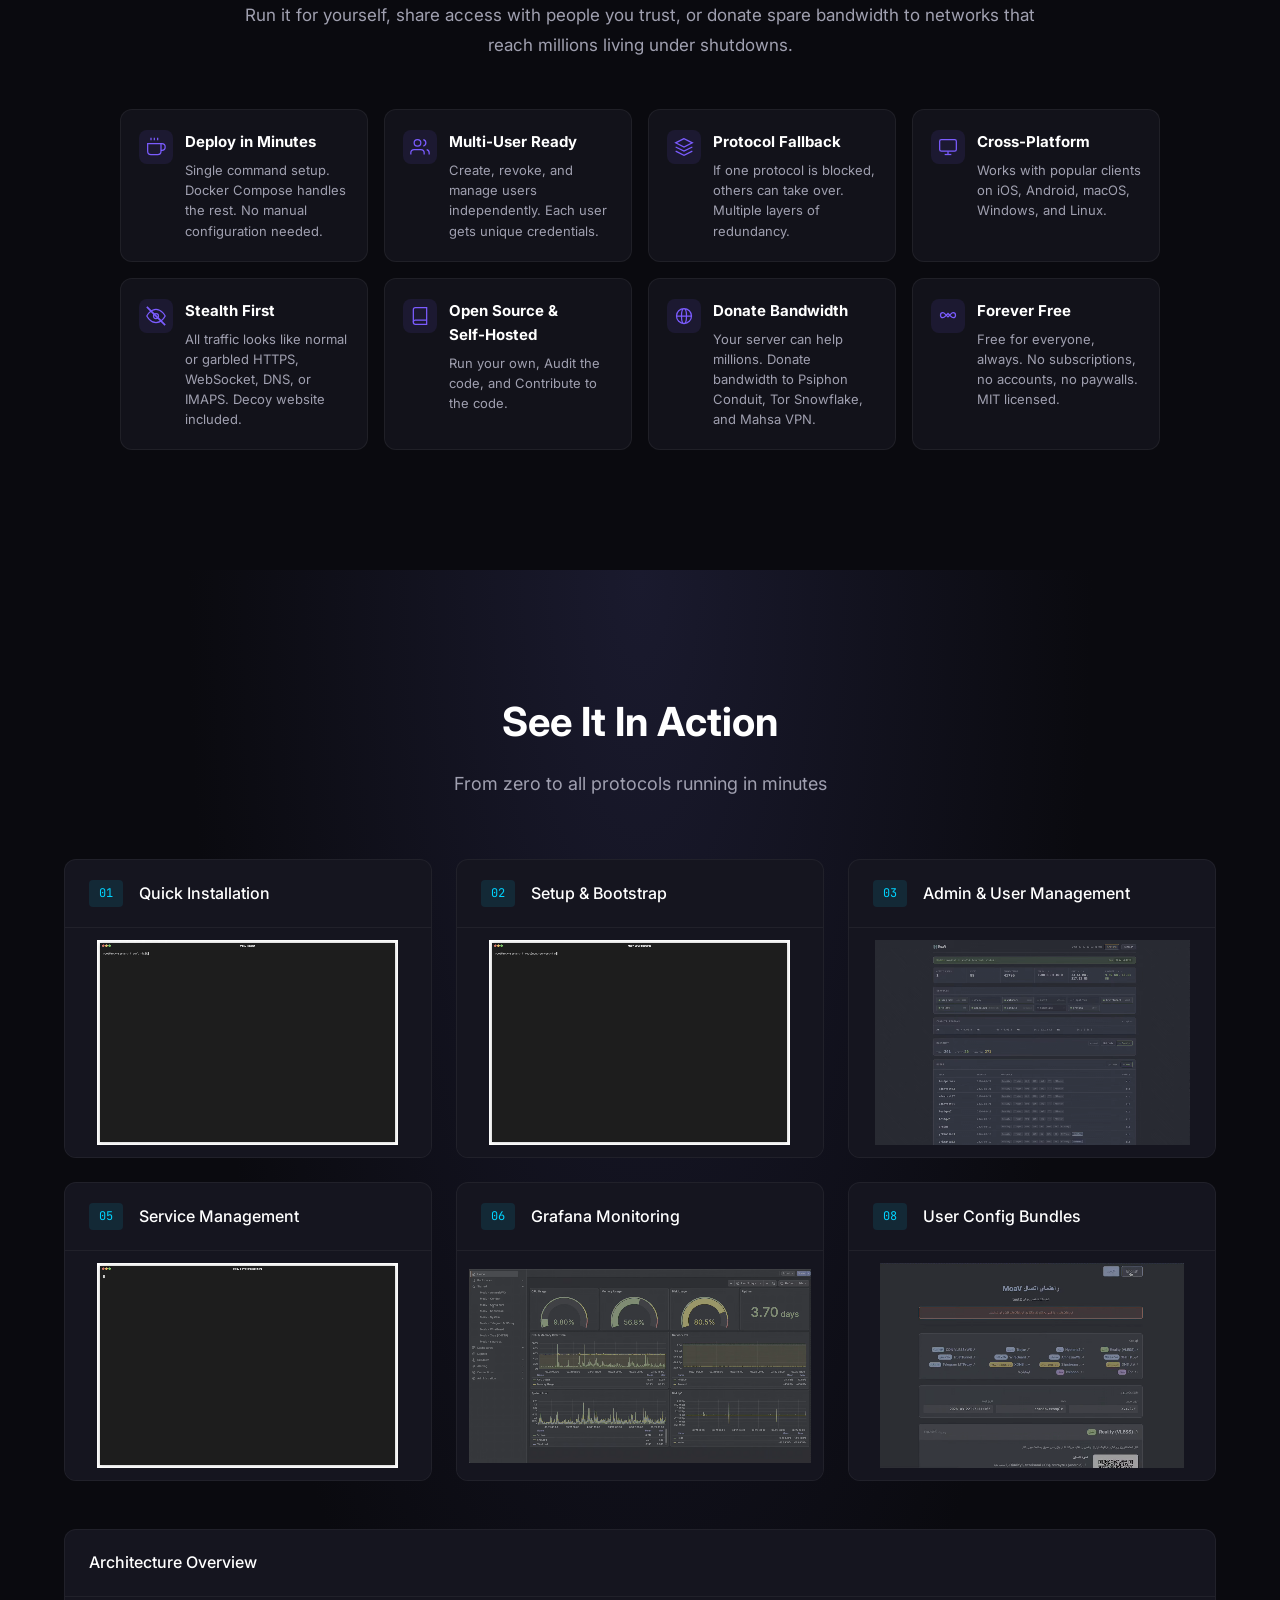
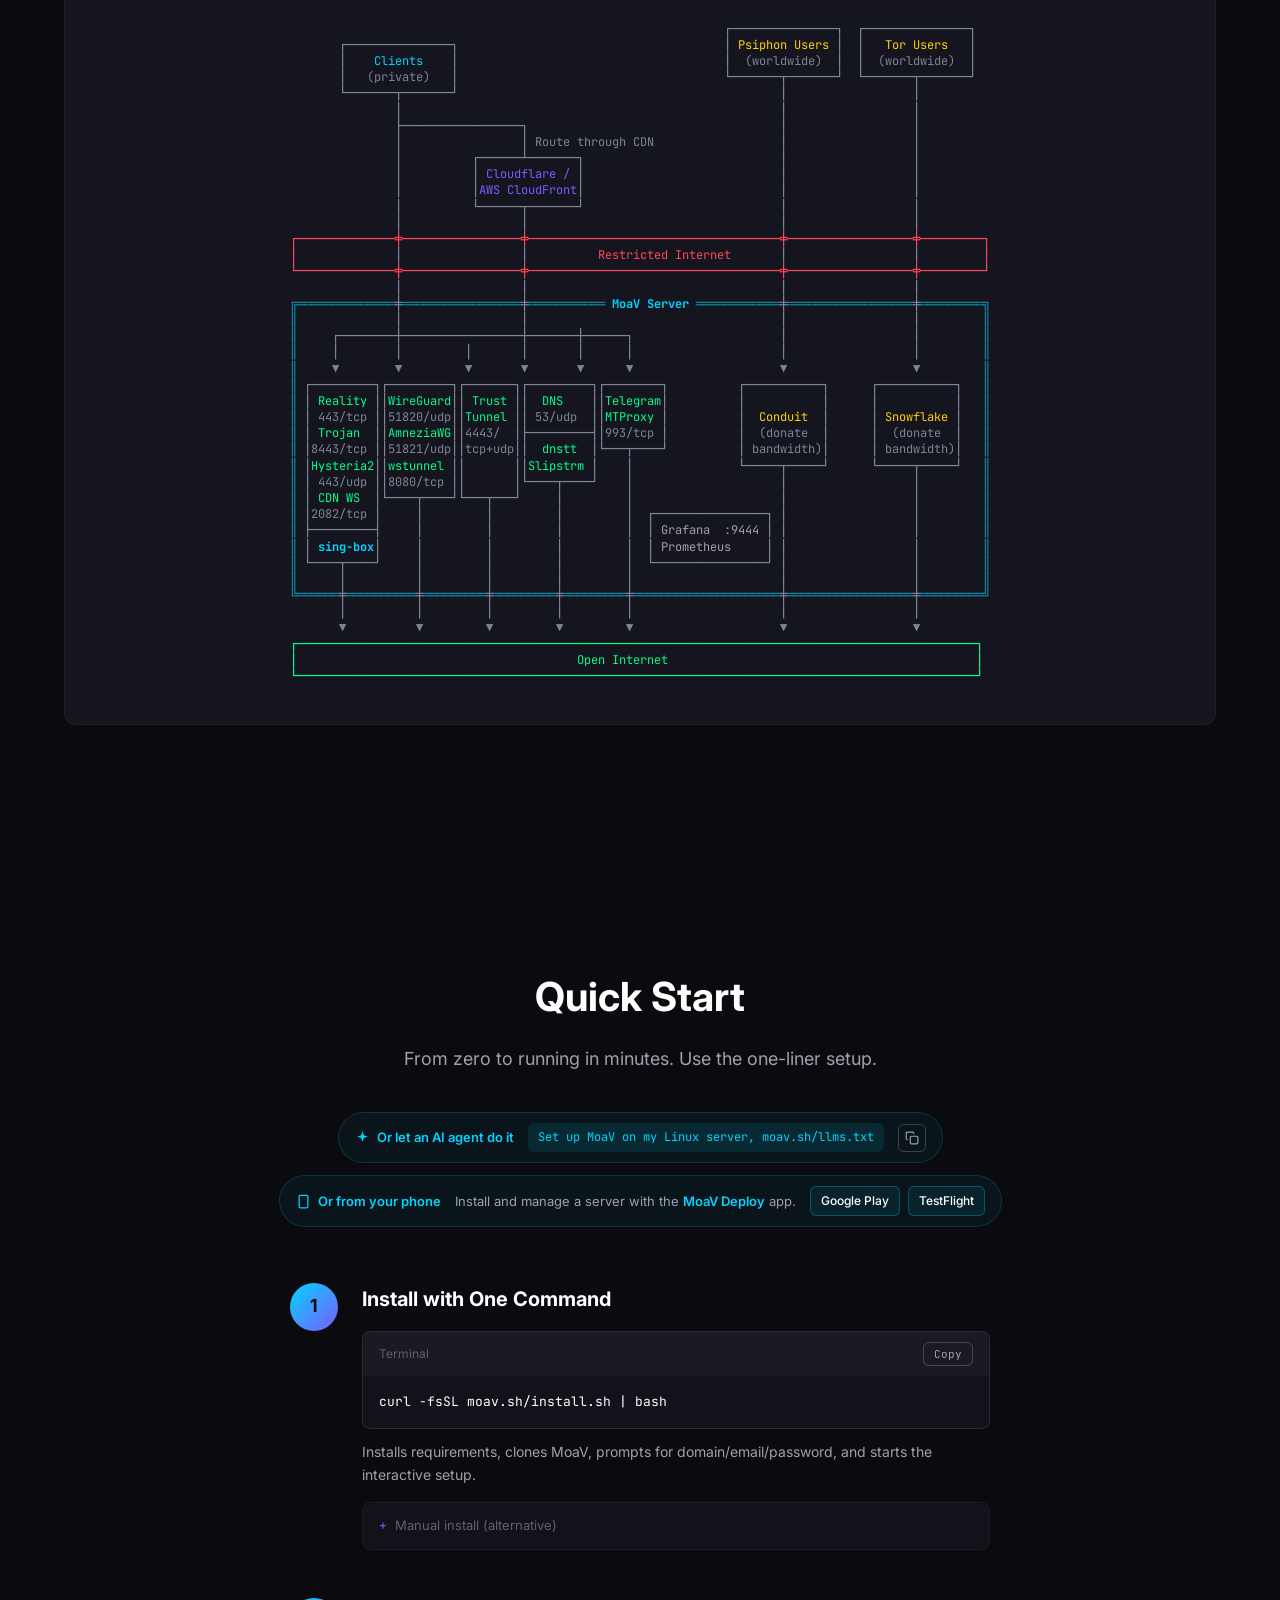
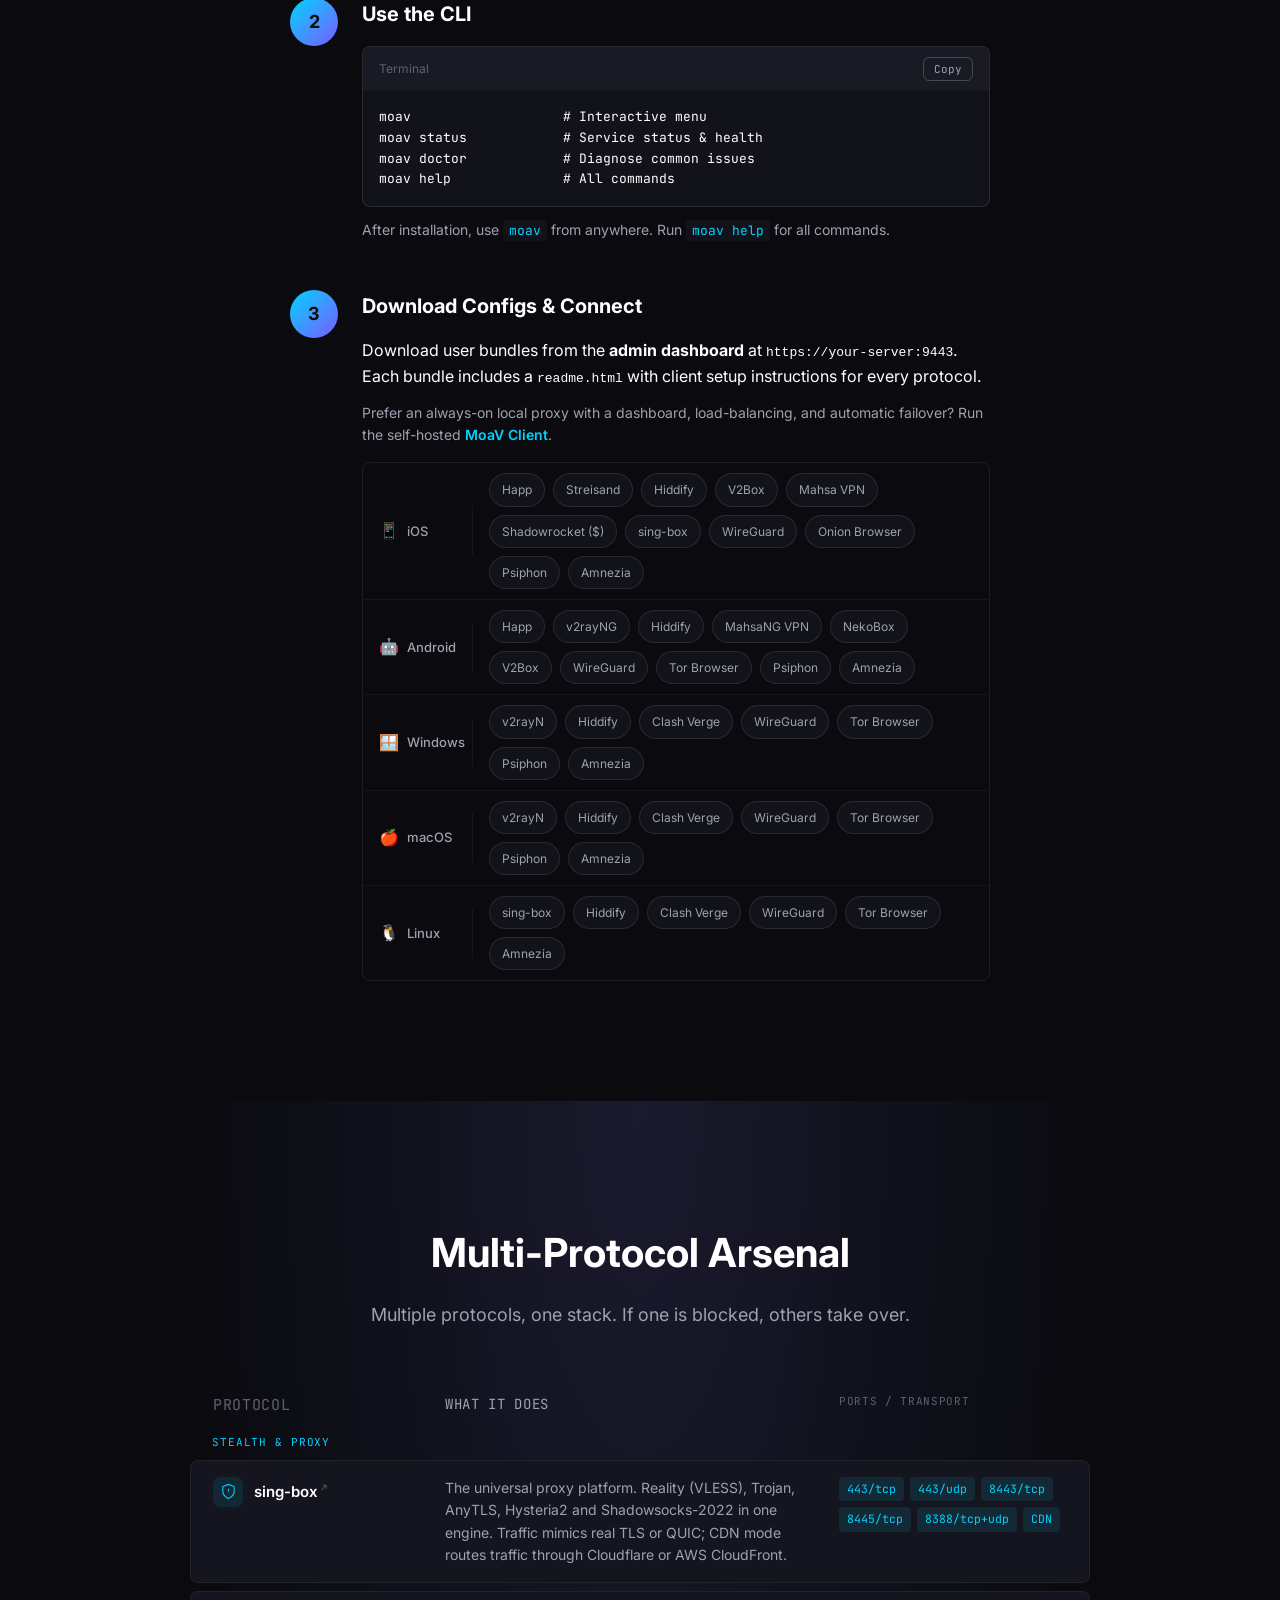
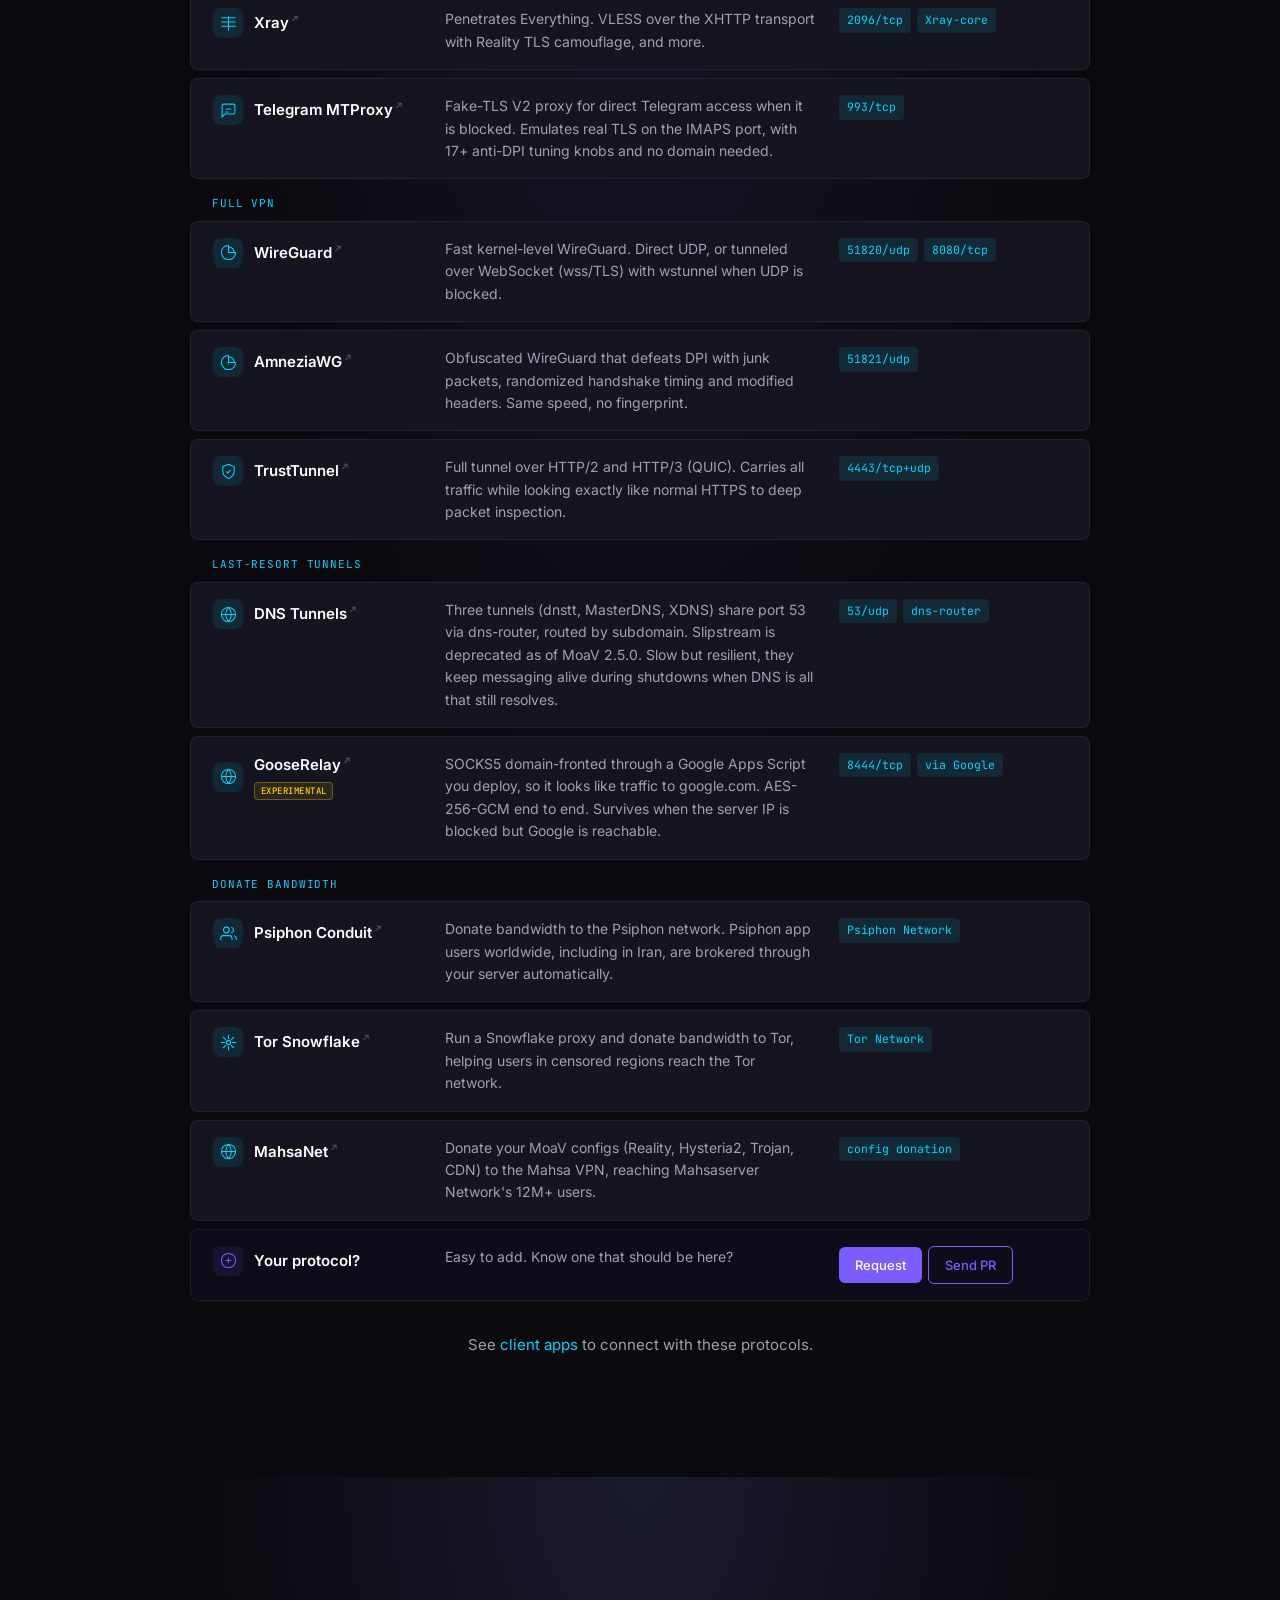
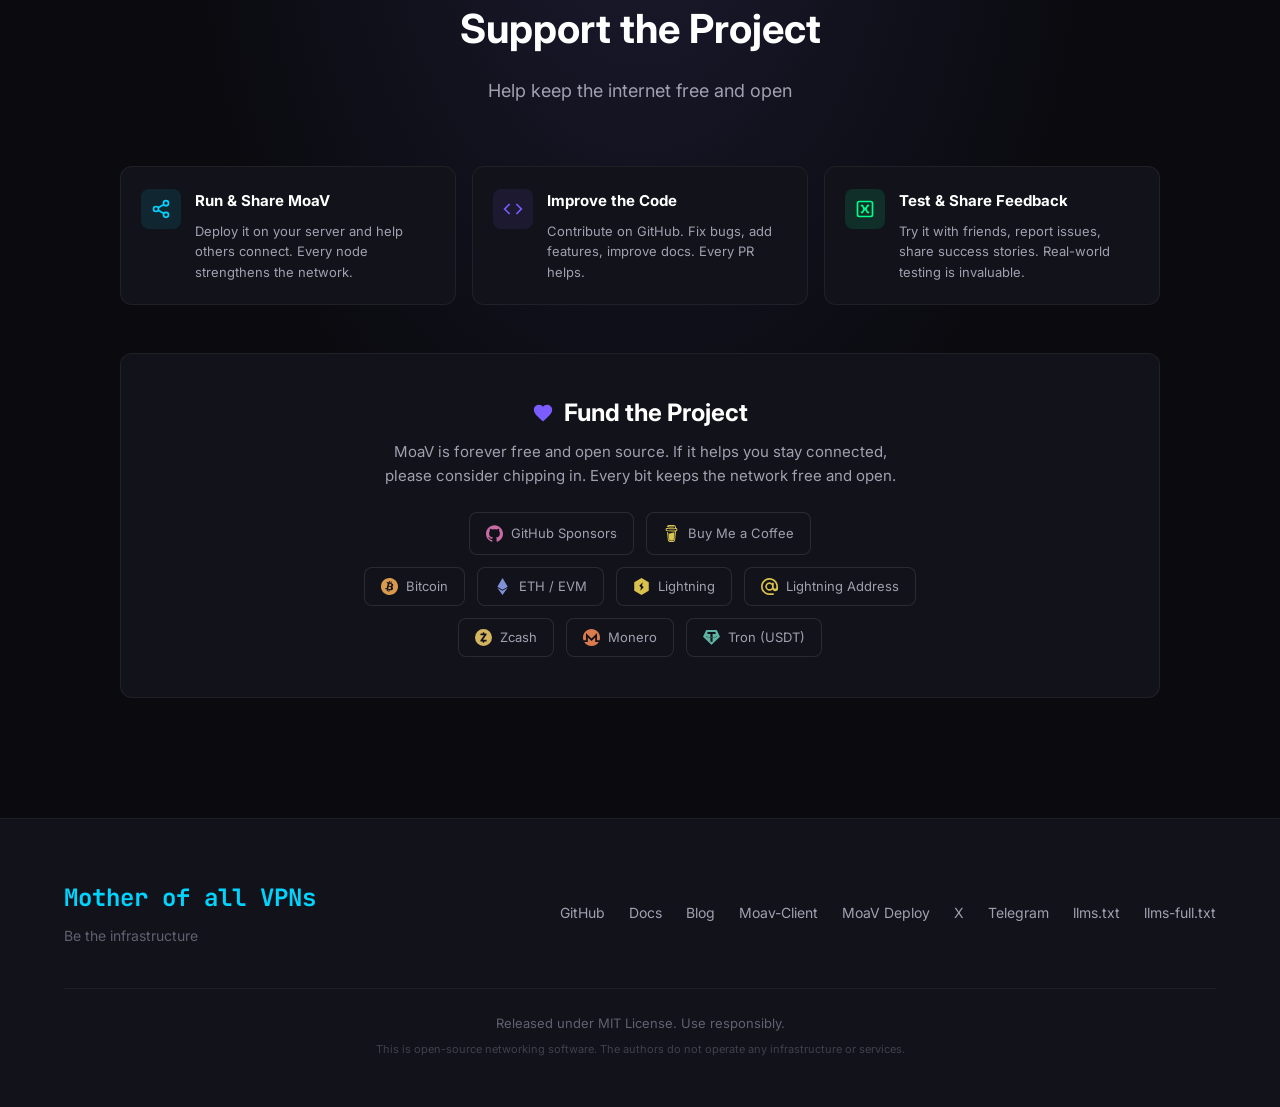
==== commit 7f00fa0f: "site: update for MoaV 2.5.0 (version, component pins, Slipstream deprecation) - Landing page structu" ====
--- a/site/index.html
+++ b/site/index.html
@@ -42,11 +42,11 @@
         "@type": "SoftwareApplication",
         "name": "MoaV",
         "alternateName": "Mother of all VPNs",
-        "description": "MoaV is a free, open-source multi-protocol Internet censorship circumvention stack with 18+ protocols: Reality (VLESS), XHTTP (Xray-core), XDNS (FinalMask DNS tunnel), Trojan, AnyTLS, Hysteria2, Shadowsocks-2022, TrustTunnel, AmneziaWG, CDN (Cloudflare/CloudFront), WireGuard, Telegram MTProxy, Psiphon Conduit, Tor Snowflake, and DNS tunneling (dnstt, Slipstream, MasterDNS, XDNS — all 4 share port 53 via dns-router), plus GooseRelay (SOCKS5 over a Google Apps Script, MahsaNG v16). Designed for hostile network environments with automatic protocol fallback, multi-user management, web admin dashboard, per-user Grafana monitoring, and MahsaNet/MahsaAlert config donation to Mahsa VPN (12M+ users). Single-command deployment with Docker Compose.",
+        "description": "MoaV is a free, open-source multi-protocol Internet censorship circumvention stack with 18+ protocols: Reality (VLESS), XHTTP (Xray-core), XDNS (FinalMask DNS tunnel), Trojan, AnyTLS, Hysteria2, Shadowsocks-2022, TrustTunnel, AmneziaWG, CDN (Cloudflare/CloudFront), WireGuard, Telegram MTProxy, Psiphon Conduit, Tor Snowflake, and DNS tunneling (dnstt, MasterDNS, XDNS, all sharing port 53 via dns-router; Slipstream is deprecated), plus GooseRelay (SOCKS5 over a Google Apps Script, MahsaNG v16). Designed for hostile network environments with automatic protocol fallback, multi-user management, web admin dashboard, per-user Grafana monitoring, and MahsaNet/MahsaAlert config donation to Mahsa VPN (12M+ users). Single-command deployment with Docker Compose.",
         "url": "https://moav.sh",
         "applicationCategory": "NetworkApplication",
         "operatingSystem": "Linux, Docker",
-        "softwareVersion": "2.3.0",
+        "softwareVersion": "2.5.0",
         "license": "https://opensource.org/licenses/MIT",
         "isAccessibleForFree": true,
         "offers": {
@@ -67,7 +67,7 @@
             "WireGuard - Full VPN mode (direct and wstunnel)",
             "XDNS (FinalMask) - DNS tunnel via Xray-core mKCP, works during heavy shutdowns",
             "MasterDNS - advanced DNS tunnel (ARQ + resolver load-balancing), MahsaNG v16 native",
-            "DNS Tunneling - dnstt, Slipstream, MasterDNS, and XDNS all run simultaneously on port 53 via dns-router (subdomain fan-out)",
+            "DNS Tunneling - dnstt, MasterDNS, and XDNS all run simultaneously on port 53 via dns-router (subdomain fan-out); Slipstream is deprecated",
             "GooseRelay - SOCKS5 tunneled through a Google Apps Script, fronted as google.com (MahsaNG v16)",
             "Telegram MTProxy - Fake-TLS V2 for direct Telegram access",
             "Tor Snowflake - Donate bandwidth to Tor network",
@@ -119,7 +119,7 @@
                 "name": "What is MoaV?",
                 "acceptedAnswer": {
                     "@type": "Answer",
-                    "text": "MoaV (Mother of all VPNs) is a free, open-source multi-protocol Internet censorship circumvention stack with 18+ protocols including Reality (VLESS), XHTTP (Xray-core), XDNS (FinalMask DNS tunnel), Trojan, Hysteria2, Shadowsocks-2022, TrustTunnel, AmneziaWG, WireGuard, Telegram MTProxy, Tor Snowflake, Psiphon Conduit, and DNS tunneling (dnstt, Slipstream, MasterDNS, XDNS — all 4 share port 53 via dns-router) in a single Docker deployment. It also supports donating VPN configs to Mahsa VPN (12M+ users) via MahsaNet/MahsaAlert."
+                    "text": "MoaV (Mother of all VPNs) is a free, open-source multi-protocol Internet censorship circumvention stack with 18+ protocols including Reality (VLESS), XHTTP (Xray-core), XDNS (FinalMask DNS tunnel), Trojan, Hysteria2, Shadowsocks-2022, TrustTunnel, AmneziaWG, WireGuard, Telegram MTProxy, Tor Snowflake, Psiphon Conduit, and DNS tunneling (dnstt, MasterDNS, XDNS, all sharing port 53 via dns-router; Slipstream is deprecated) in a single Docker deployment. It also supports donating VPN configs to Mahsa VPN (12M+ users) via MahsaNet/MahsaAlert."
                 }
             },
             {
@@ -135,7 +135,7 @@
                 "name": "Which VPN protocols does MoaV support?",
                 "acceptedAnswer": {
                     "@type": "Answer",
-                    "text": "MoaV supports 18+ protocols: Reality (VLESS) on 443/tcp, XHTTP (Xray-core) on 2096/tcp, XDNS (FinalMask DNS tunnel) on 53/udp, Hysteria2 on 443/udp, Trojan on 8443/tcp, AnyTLS on 8445/tcp, Shadowsocks-2022 on 8388/tcp+udp, TrustTunnel on 4443/tcp+udp, AmneziaWG on 51821/udp, CDN mode (VLESS via Cloudflare or CloudFront), WireGuard on 51820/udp (and via WebSocket on 8080/tcp), DNS tunneling on 53/udp (dnstt, Slipstream, MasterDNS, XDNS — all four via dns-router), GooseRelay (SOCKS5 via Google Apps Script) on 8444/tcp, Telegram MTProxy on 993/tcp, Psiphon Conduit, Tor Snowflake, and MahsaNet config donation."
+                    "text": "MoaV supports 18+ protocols: Reality (VLESS) on 443/tcp, XHTTP (Xray-core) on 2096/tcp, XDNS (FinalMask DNS tunnel) on 53/udp, Hysteria2 on 443/udp, Trojan on 8443/tcp, AnyTLS on 8445/tcp, Shadowsocks-2022 on 8388/tcp+udp, TrustTunnel on 4443/tcp+udp, AmneziaWG on 51821/udp, CDN mode (VLESS via Cloudflare or CloudFront), WireGuard on 51820/udp (and via WebSocket on 8080/tcp), DNS tunneling on 53/udp (dnstt, MasterDNS, XDNS, all via dns-router; Slipstream is deprecated), GooseRelay (SOCKS5 via Google Apps Script) on 8444/tcp, Telegram MTProxy on 993/tcp, Psiphon Conduit, Tor Snowflake, and MahsaNet config donation."
                 }
             },
             {
@@ -919,7 +919,7 @@
 
                 <div class="ar-row">
                     <div class="ar-name"><span class="ar-ico"><svg viewBox="0 0 24 24" fill="none" stroke="currentColor" stroke-width="1.5"><circle cx="12" cy="12" r="10"/><line x1="2" y1="12" x2="22" y2="12"/><path d="M12 2a15.3 15.3 0 0 1 4 10 15.3 15.3 0 0 1-4 10 15.3 15.3 0 0 1-4-10 15.3 15.3 0 0 1 4-10z"/></svg></span><a class="ar-link" href="https://moav.sh/docs/protocols/#dns-tunnels" target="_blank" rel="noopener">DNS Tunnels</a></div>
-                    <div class="ar-desc">Four tunnels (dnstt, Slipstream, MasterDNS, XDNS) share port 53 via dns-router, routed by subdomain. Slow but resilient, they keep messaging alive during shutdowns when DNS is all that still resolves.</div>
+                    <div class="ar-desc">Three tunnels (dnstt, MasterDNS, XDNS) share port 53 via dns-router, routed by subdomain. Slipstream is deprecated as of MoaV 2.5.0. Slow but resilient, they keep messaging alive during shutdowns when DNS is all that still resolves.</div>
                     <div class="ar-ports"><code>53/udp</code><code>dns-router</code></div>
                 </div>
 
@@ -1082,7 +1082,7 @@
     <!-- AI/LLM-friendly project summary (hidden visually, readable by crawlers) -->
     <section class="sr-only" aria-label="Project Summary for AI and Search Engines">
         <h2>MoaV Technical Summary</h2>
-        <p>MoaV (Mother of all VPNs) is a free, open-source, self-hosted censorship circumvention stack designed for countries with heavy internet censorship such as Iran, China, and Russia. It deploys 18+ anti-censorship protocols in a single Docker Compose command: Reality (VLESS) for TLS camouflage, XHTTP via Xray-core for multiplexed HTTP with Reality camouflage requiring no domain, Trojan for HTTPS mimicry, AnyTLS for defeating TLS-in-TLS fingerprinting, Hysteria2 for QUIC-based fast connections, Shadowsocks-2022 (AEAD-2022 ciphers with active-probing resistance, Outline-compatible), TrustTunnel for HTTP/2 and QUIC tunneling, AmneziaWG for DPI-resistant obfuscated WireGuard, CDN mode routing VLESS through Cloudflare or AWS CloudFront, standard WireGuard with optional WebSocket tunneling, four DNS tunnels — dnstt, Slipstream (QUIC-over-DNS), MasterDNS (ARQ + resolver load-balancing, native to MahsaNG v16), and XDNS (Xray-core FinalMask) — that all run simultaneously on port 53 via the dns-router (fanned out by subdomain) and work during heavy internet shutdowns, Telegram MTProxy with anti-DPI tuning (17 configurable settings), GooseRelay for SOCKS5 tunneled through a user-deployed Google Apps Script fronted as google.com (MahsaNG v16), Psiphon Conduit for bandwidth donation, Tor Snowflake for Tor network support, and MahsaNet config donation to Mahsa VPN (12M+ users worldwide).</p>
+        <p>MoaV (Mother of all VPNs) is a free, open-source, self-hosted censorship circumvention stack designed for countries with heavy internet censorship such as Iran, China, and Russia. It deploys 18+ anti-censorship protocols in a single Docker Compose command: Reality (VLESS) for TLS camouflage, XHTTP via Xray-core for multiplexed HTTP with Reality camouflage requiring no domain, Trojan for HTTPS mimicry, AnyTLS for defeating TLS-in-TLS fingerprinting, Hysteria2 for QUIC-based fast connections, Shadowsocks-2022 (AEAD-2022 ciphers with active-probing resistance, Outline-compatible), TrustTunnel for HTTP/2 and QUIC tunneling, AmneziaWG for DPI-resistant obfuscated WireGuard, CDN mode routing VLESS through Cloudflare or AWS CloudFront, standard WireGuard with optional WebSocket tunneling, three DNS tunnels — dnstt, MasterDNS (ARQ + resolver load-balancing, native to MahsaNG v16), and XDNS (Xray-core FinalMask) — that all run simultaneously on port 53 via the dns-router (fanned out by subdomain) and work during heavy internet shutdowns, Telegram MTProxy with anti-DPI tuning (17 configurable settings), GooseRelay for SOCKS5 tunneled through a user-deployed Google Apps Script fronted as google.com (MahsaNG v16), Psiphon Conduit for bandwidth donation, Tor Snowflake for Tor network support, and MahsaNet config donation to Mahsa VPN (12M+ users worldwide).</p>
         <p>Key features include: GeoIP country distribution showing where users connect from on Grafana dashboards (powered by DB-IP Lite, fully offline), web-based admin dashboard on port 9443 with Prometheus-backed aggregate stats across all protocols, Grafana monitoring on port 9444 with per-user traffic metrics and geographic distribution, MahsaNet/MahsaAlert integration to donate VPN configurations to Mahsa VPN (over 12 million users in Iran) using the 'moav donate' command, automatic protocol fallback when individual protocols are blocked, Docker security hardening with cap_drop ALL and read-only filesystems, multi-user credential management with downloadable config bundles and QR codes, moav doctor diagnostics with DNS zone file export, shell autocompletion for bash and zsh, domainless deployment mode for servers without a domain name, and a decoy website with anti-fingerprinting randomization.</p>
         <p>Installation: curl -fsSL moav.sh/install | bash. Source code: github.com/MotherofallVPNs/moav. License: MIT. The project has an active open-source community contributing via GitHub issues and pull requests.</p>
     </section>
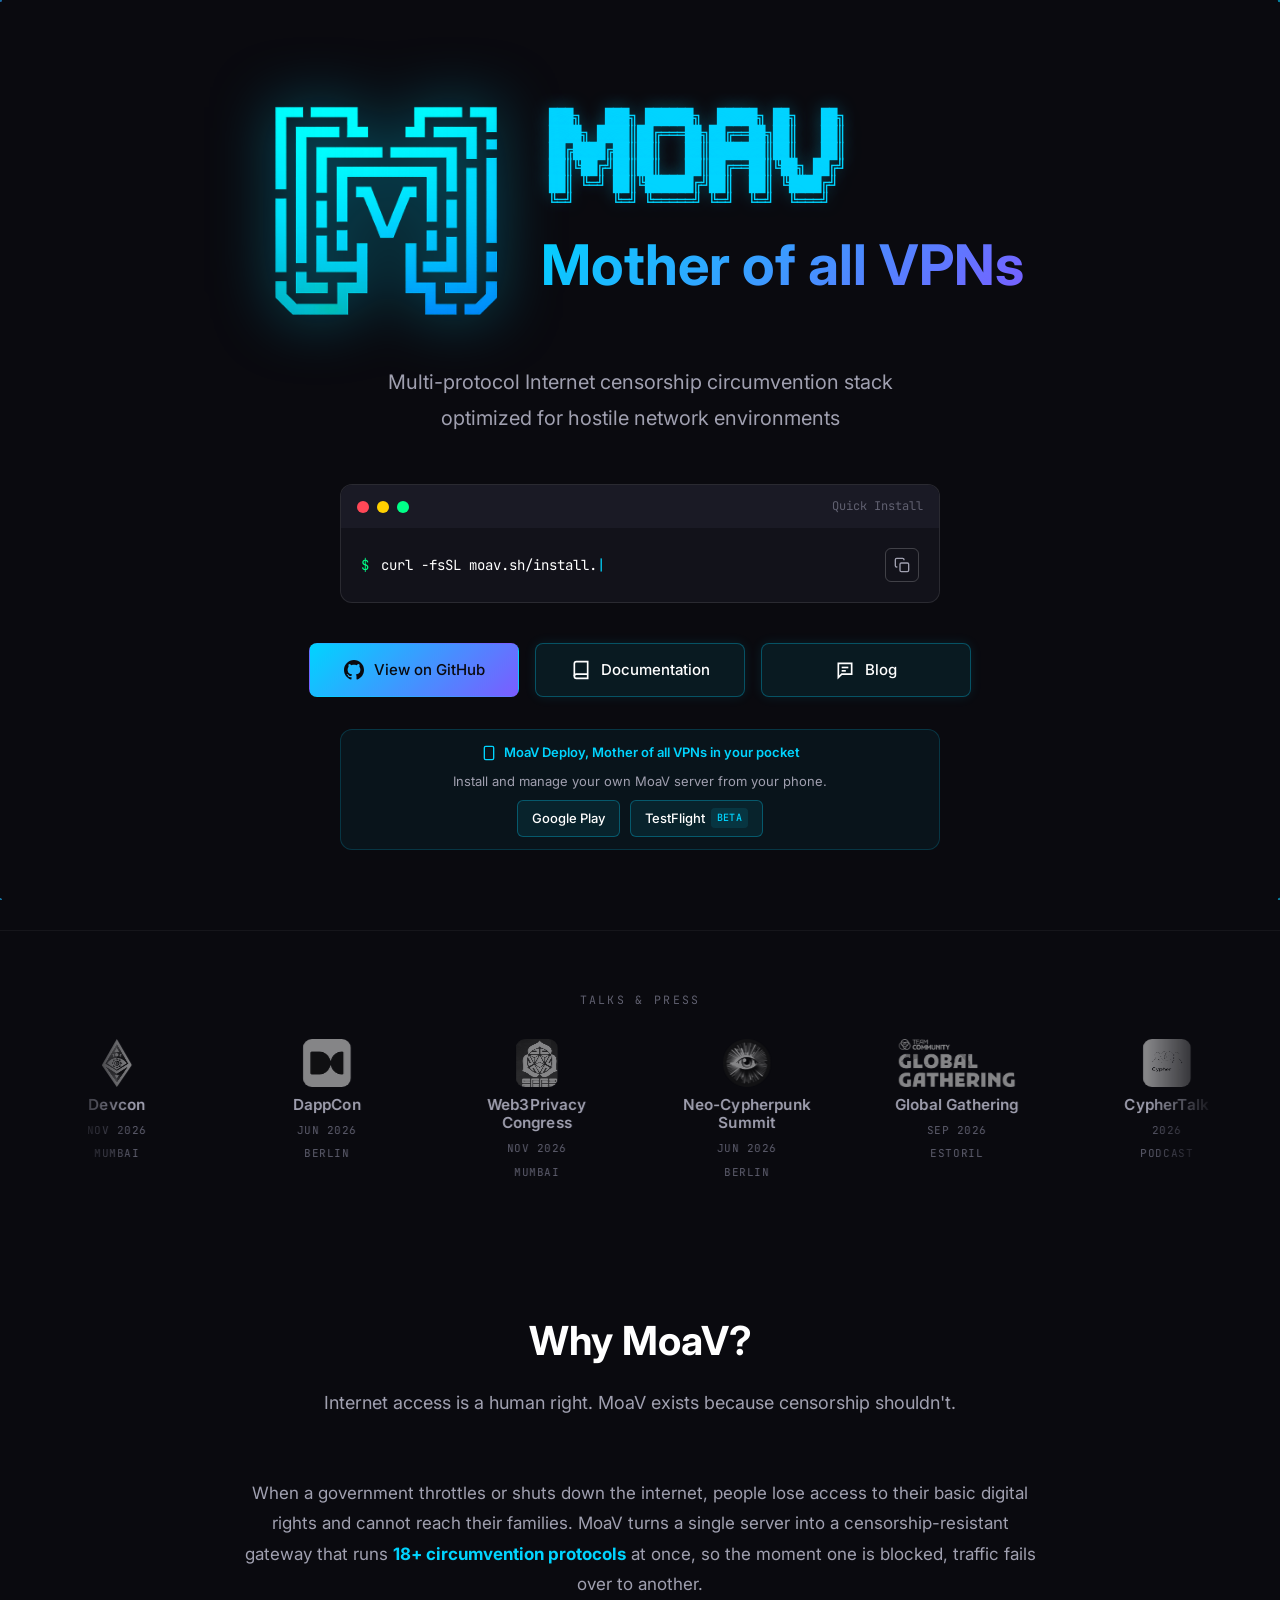
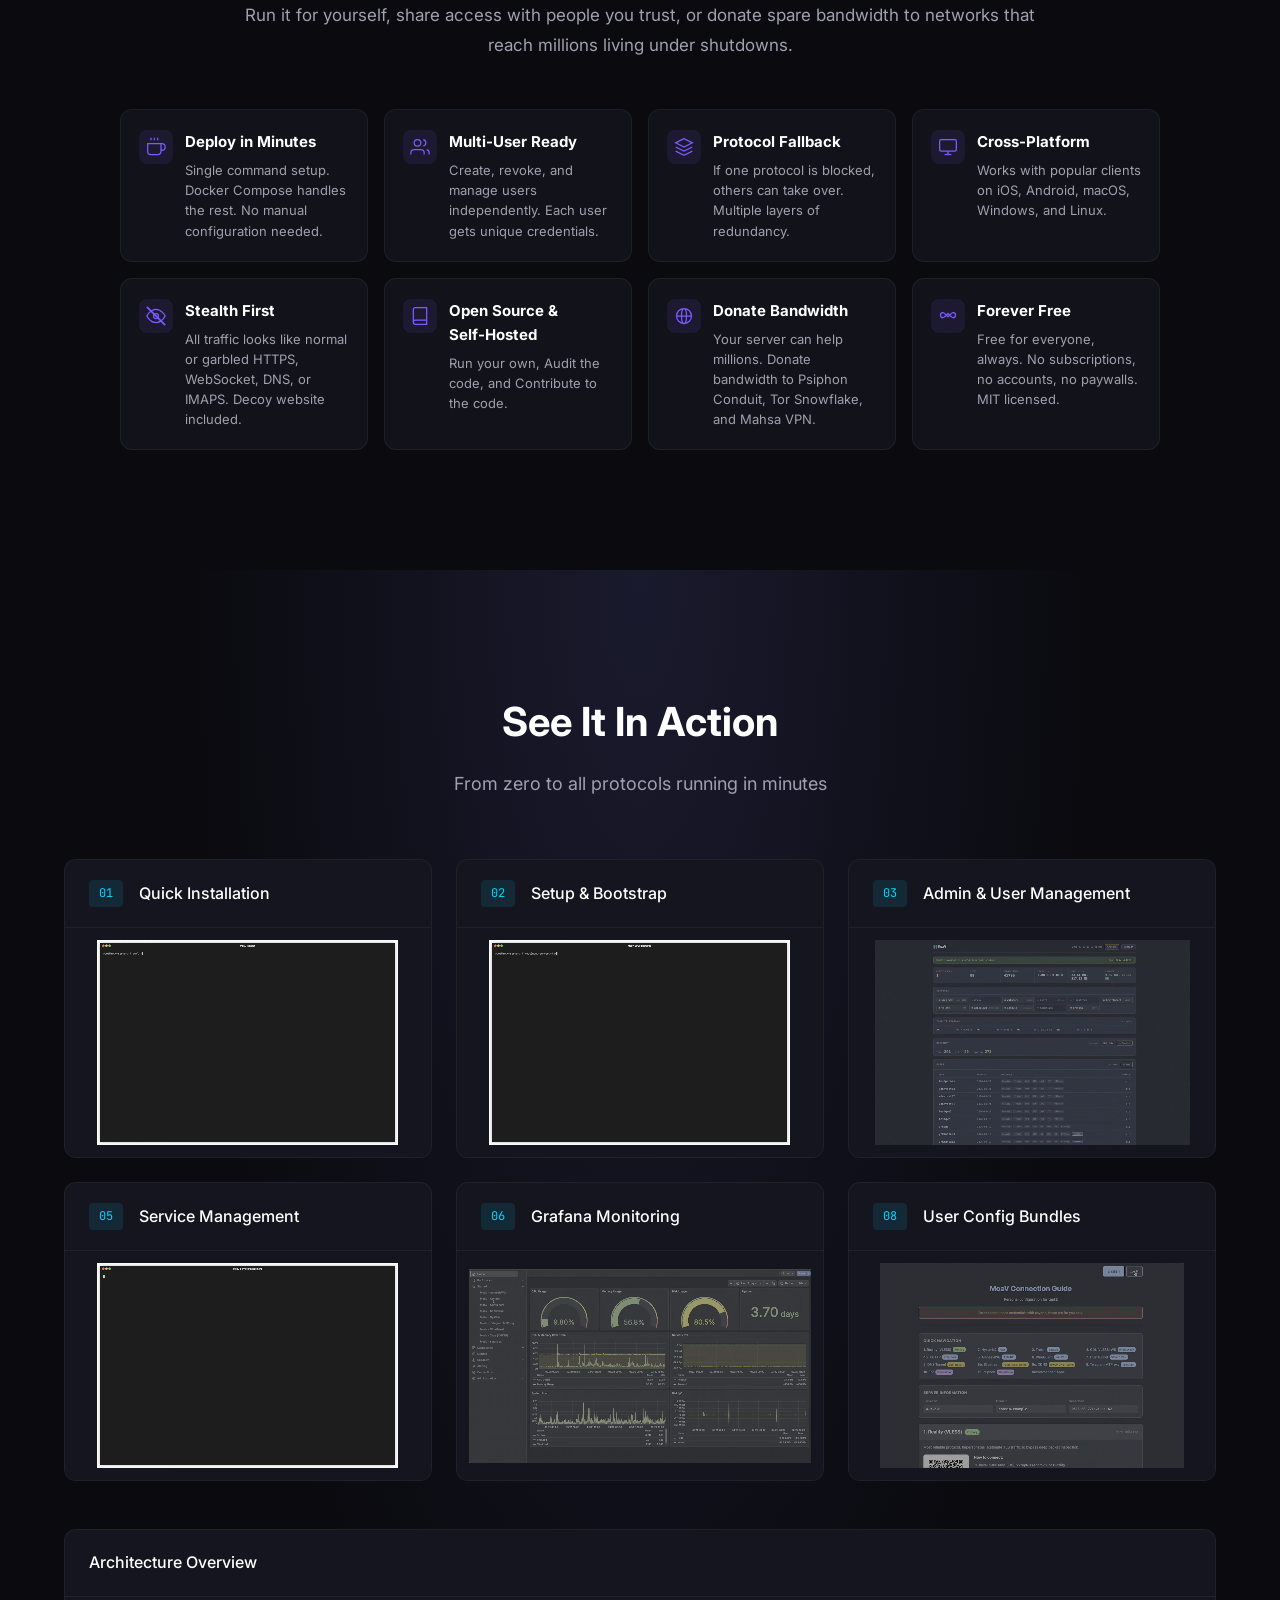
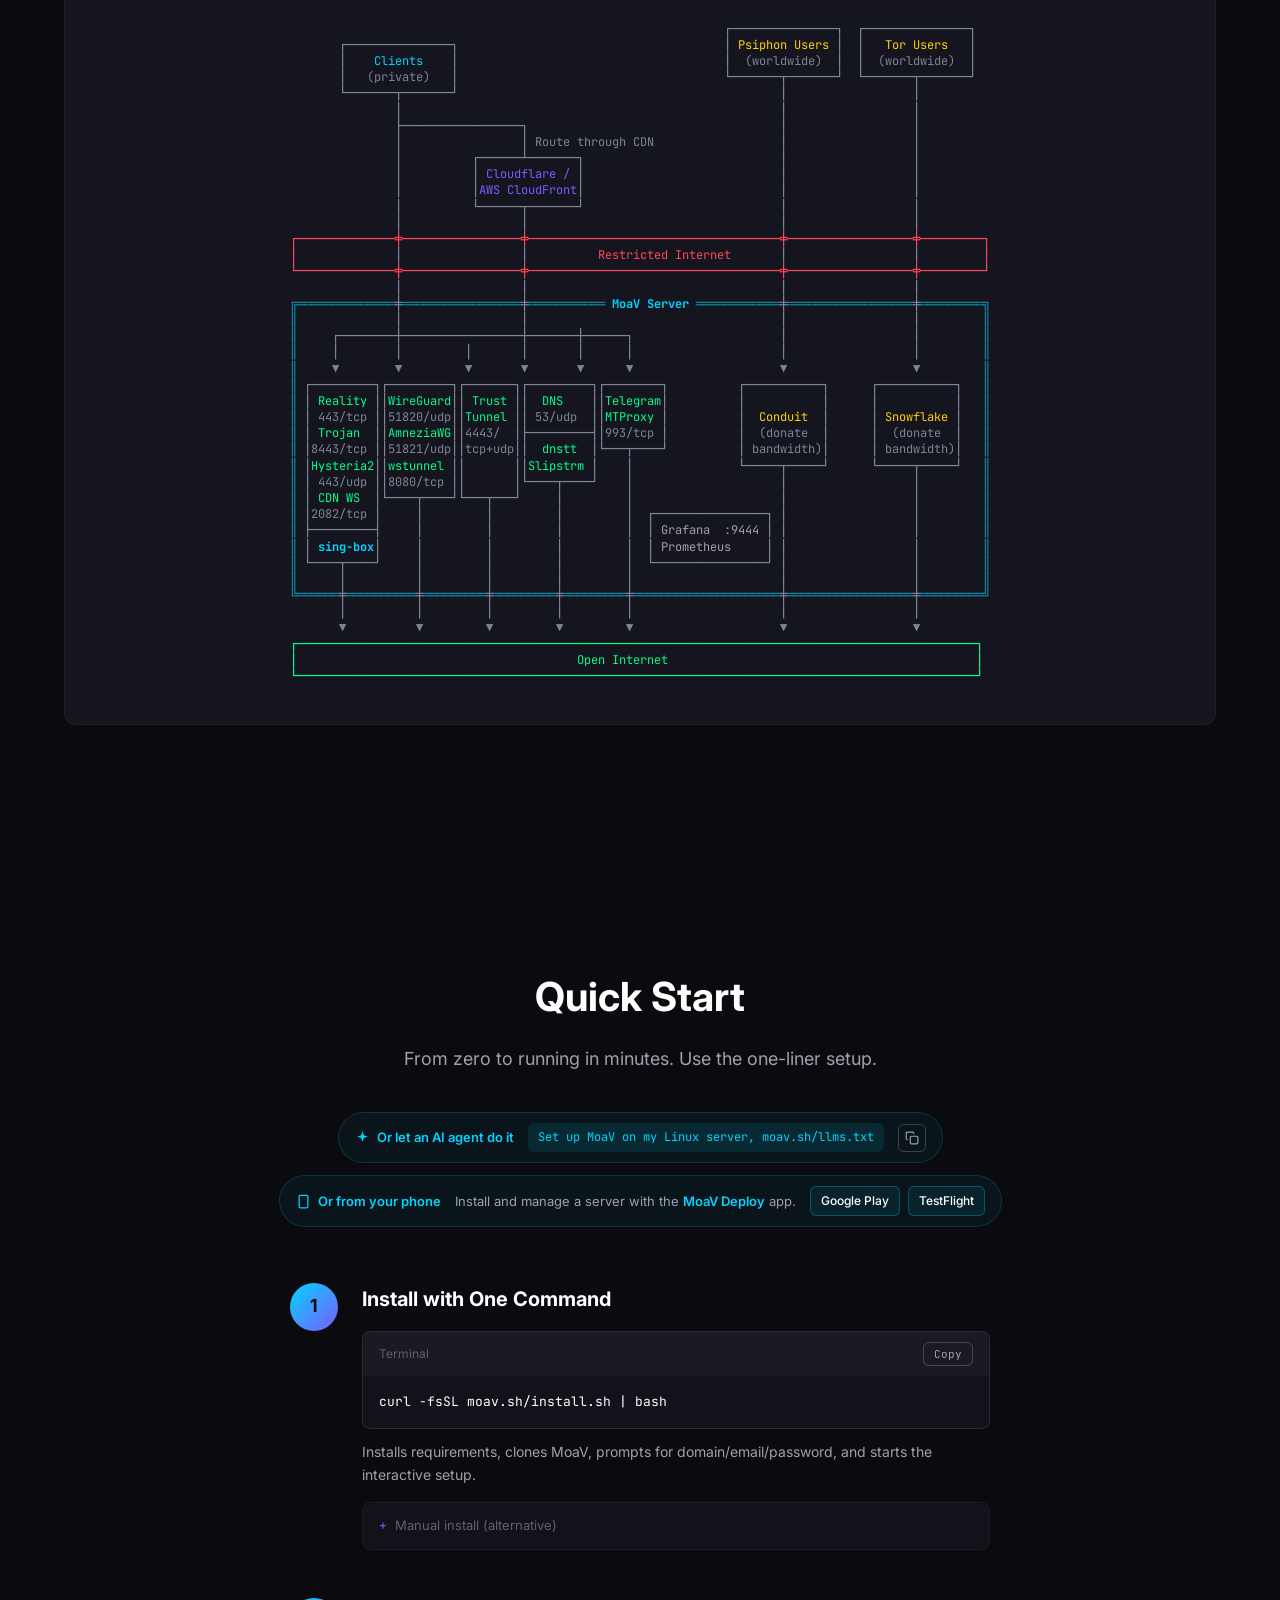
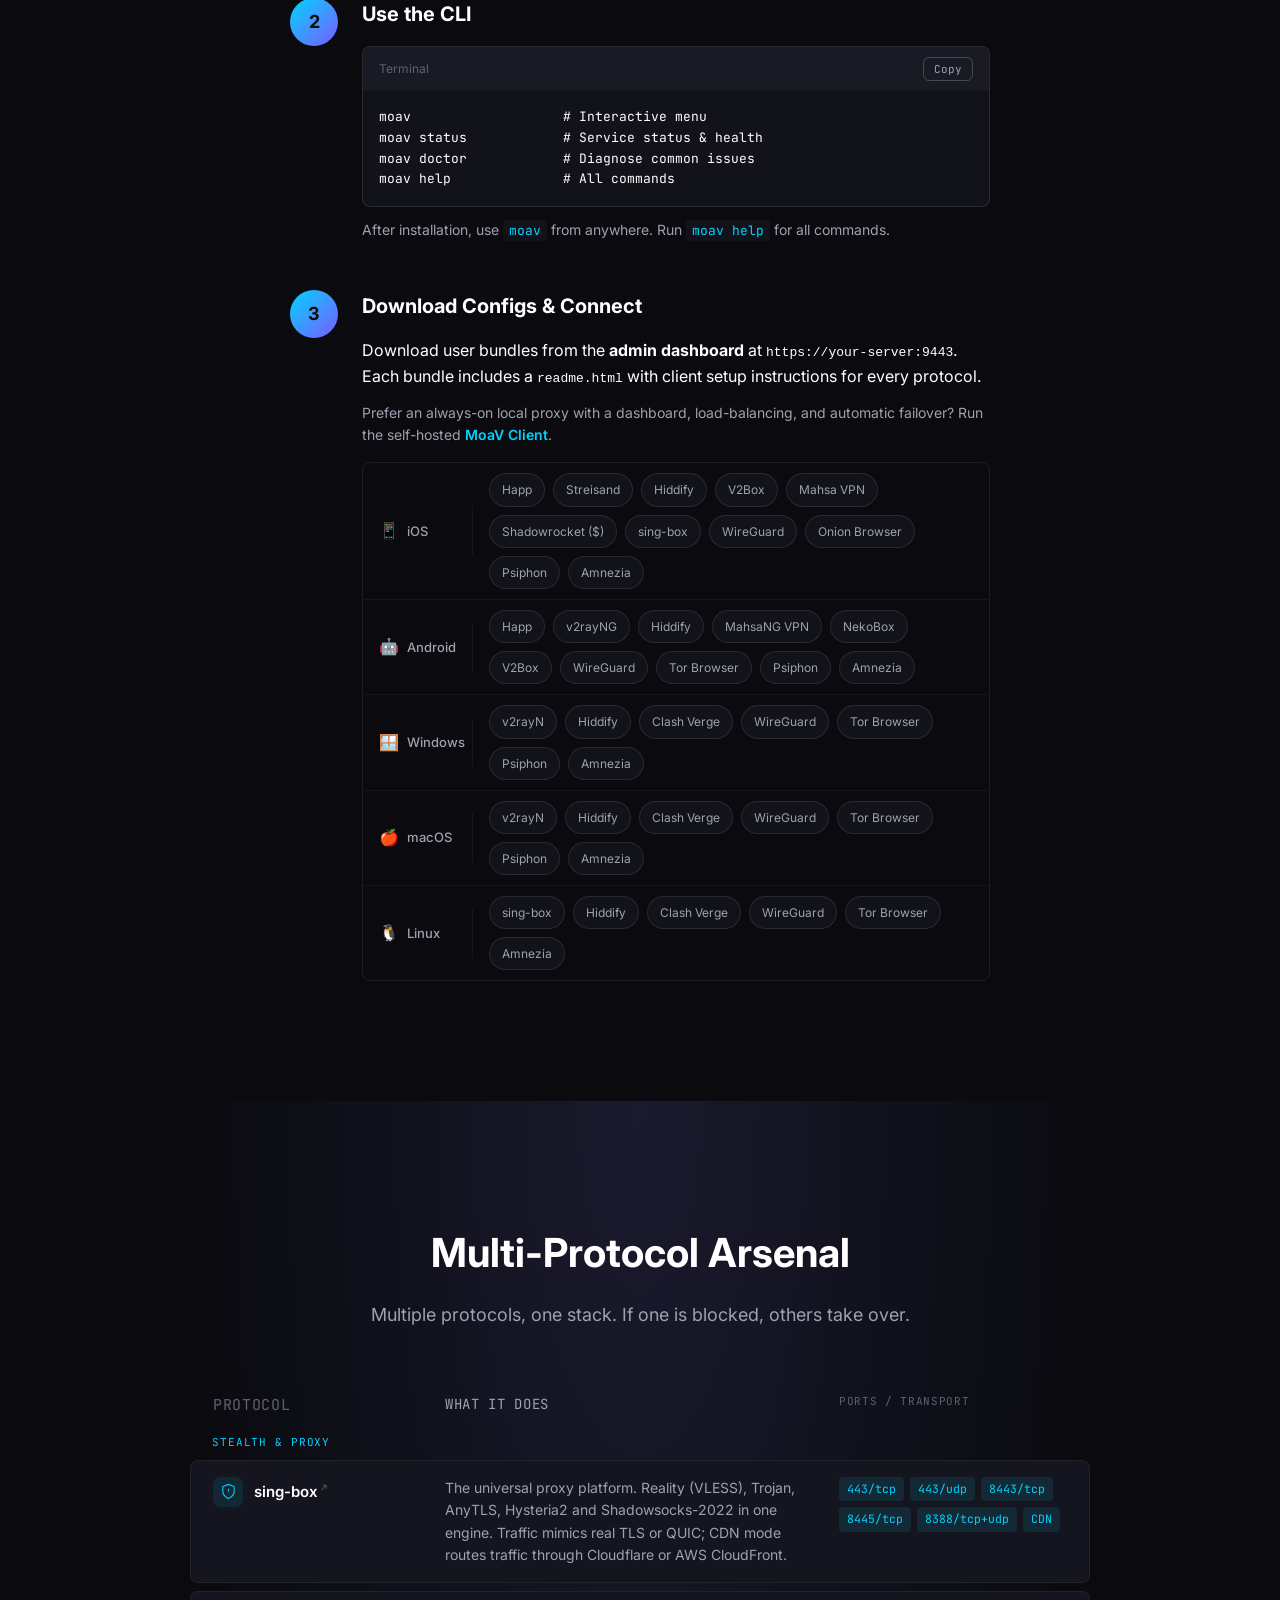
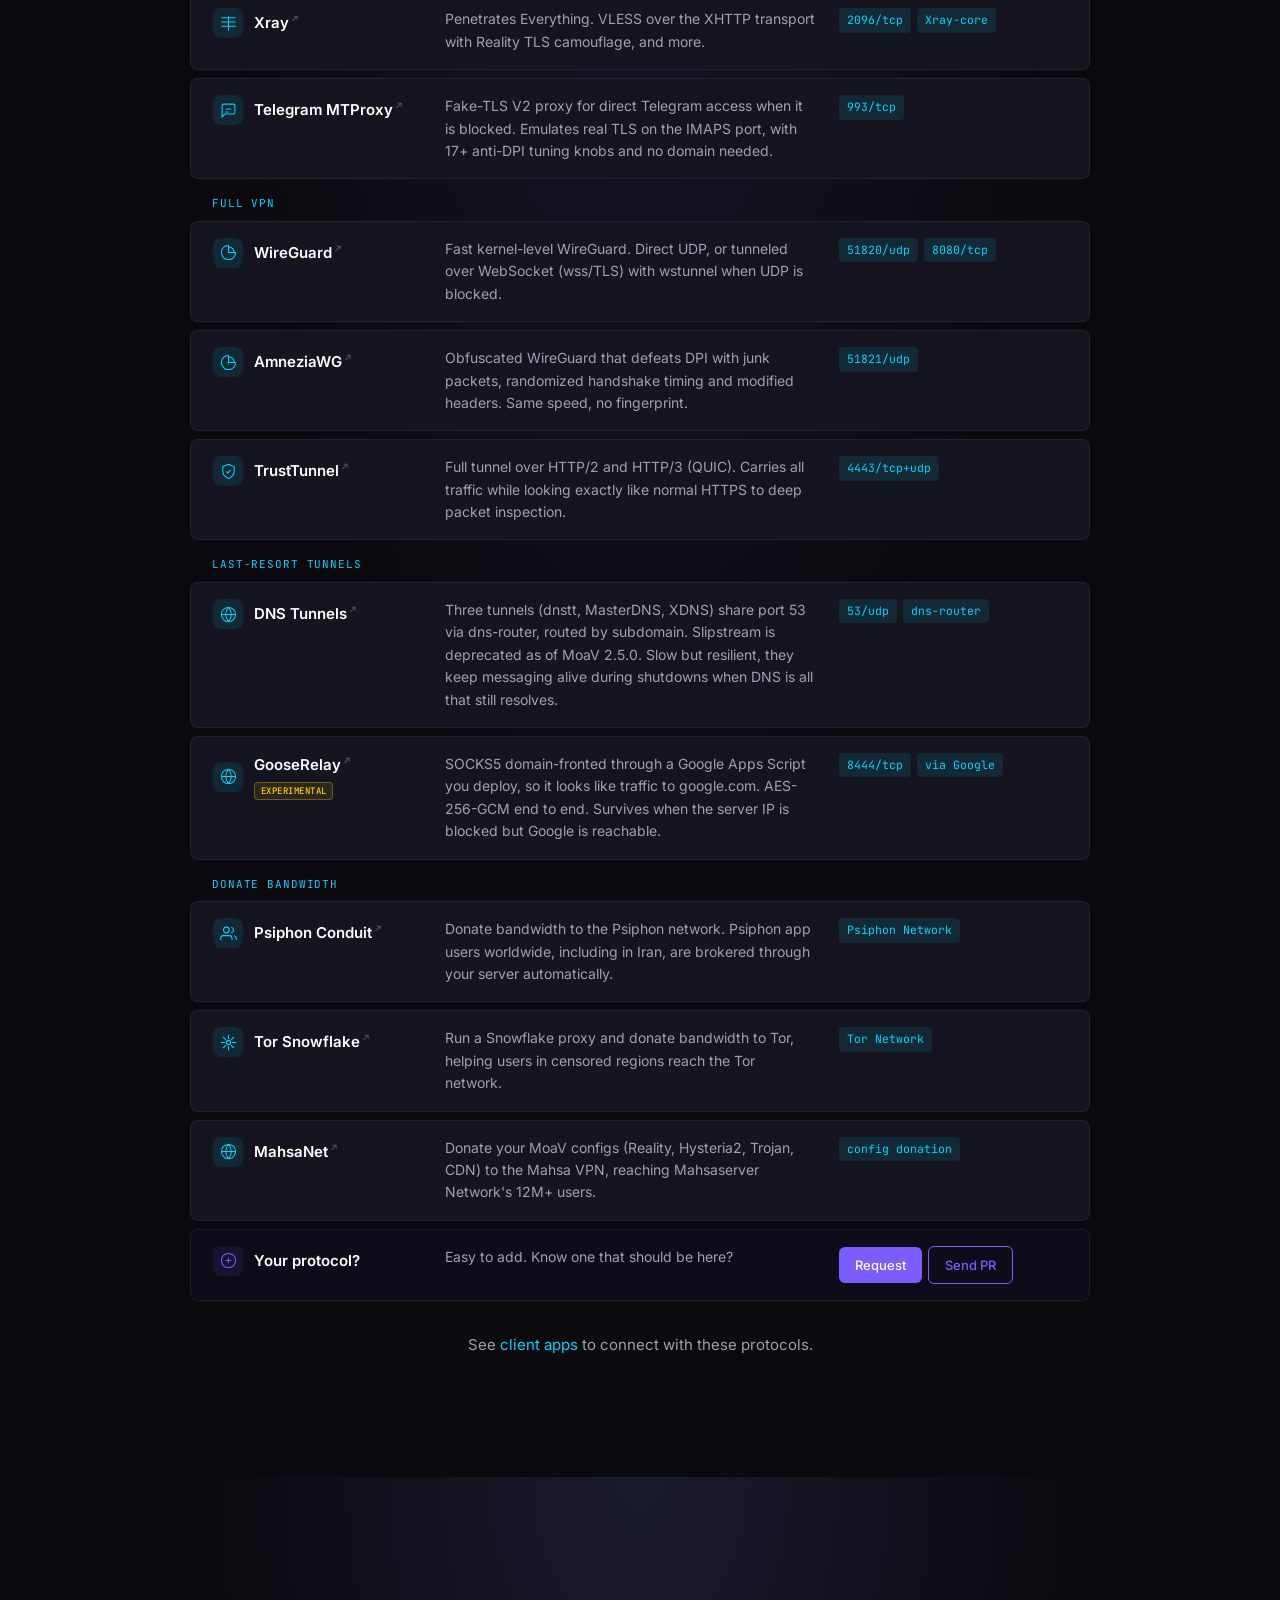
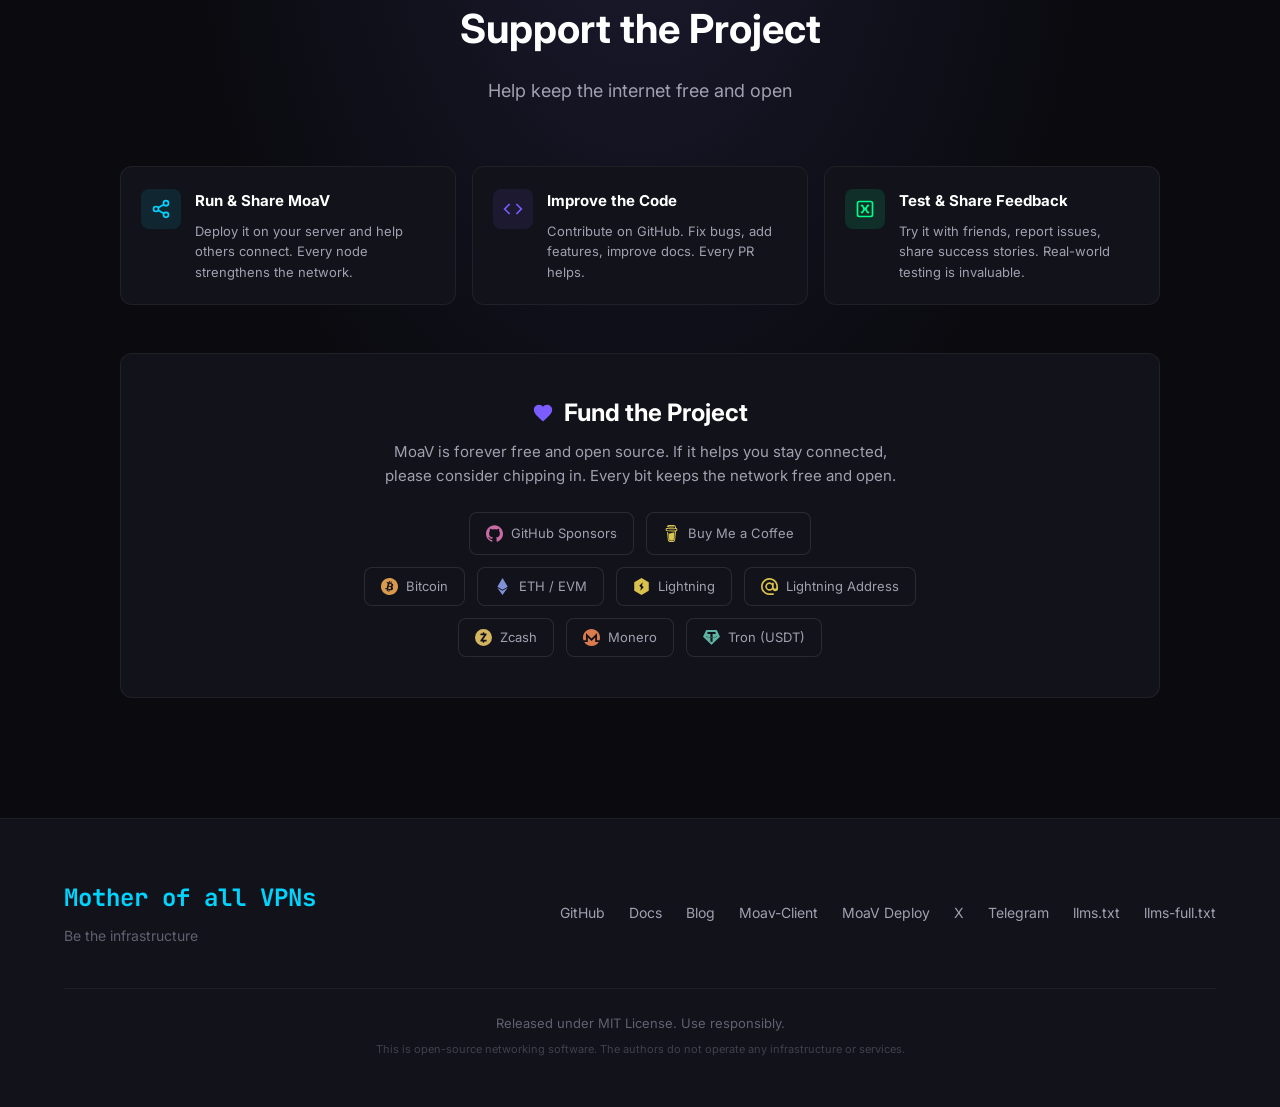
==== commit 7b00b9fc: "blog: add the MoaV 2.5.1 update to the 2.5.0 post; site version 2.5.1 Co-Authored-By: Claude Fable 5" ====
--- a/site/index.html
+++ b/site/index.html
@@ -46,7 +46,7 @@
         "url": "https://moav.sh",
         "applicationCategory": "NetworkApplication",
         "operatingSystem": "Linux, Docker",
-        "softwareVersion": "2.5.0",
+        "softwareVersion": "2.5.1",
         "license": "https://opensource.org/licenses/MIT",
         "isAccessibleForFree": true,
         "offers": {
